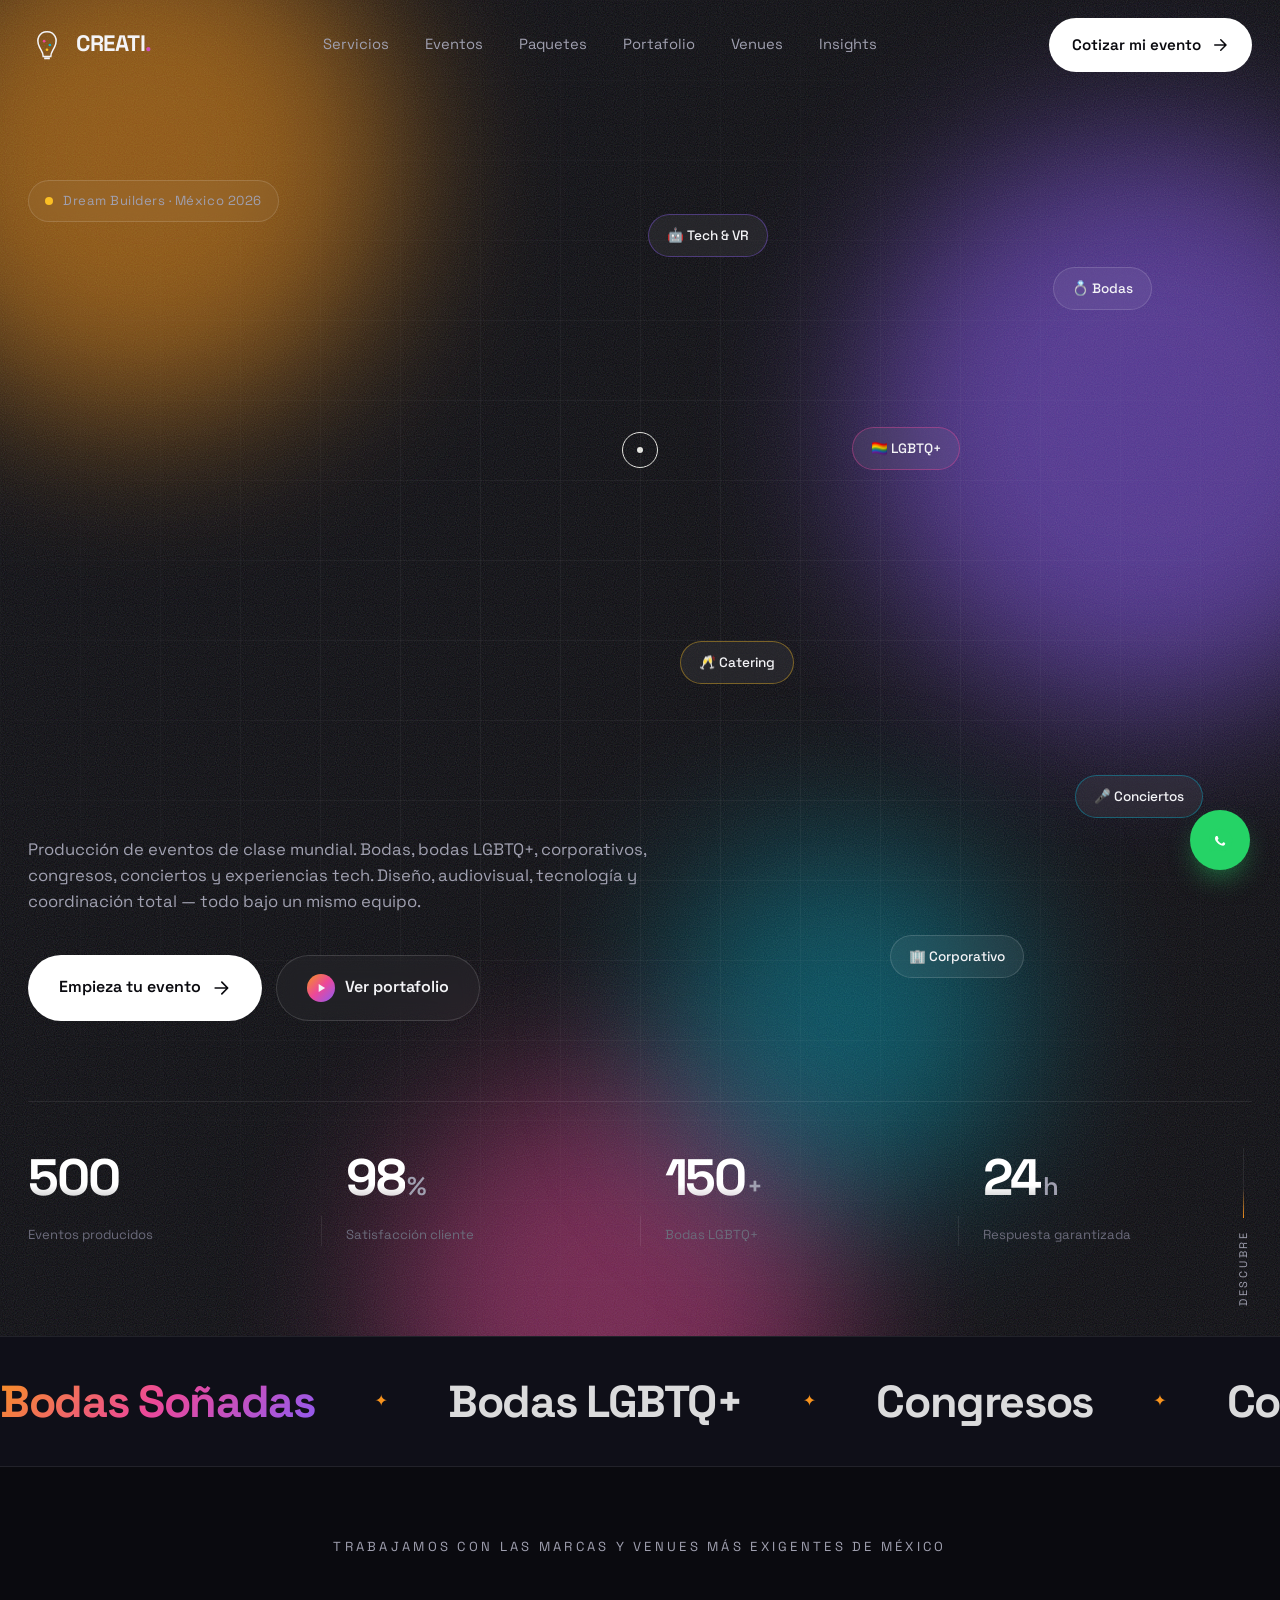
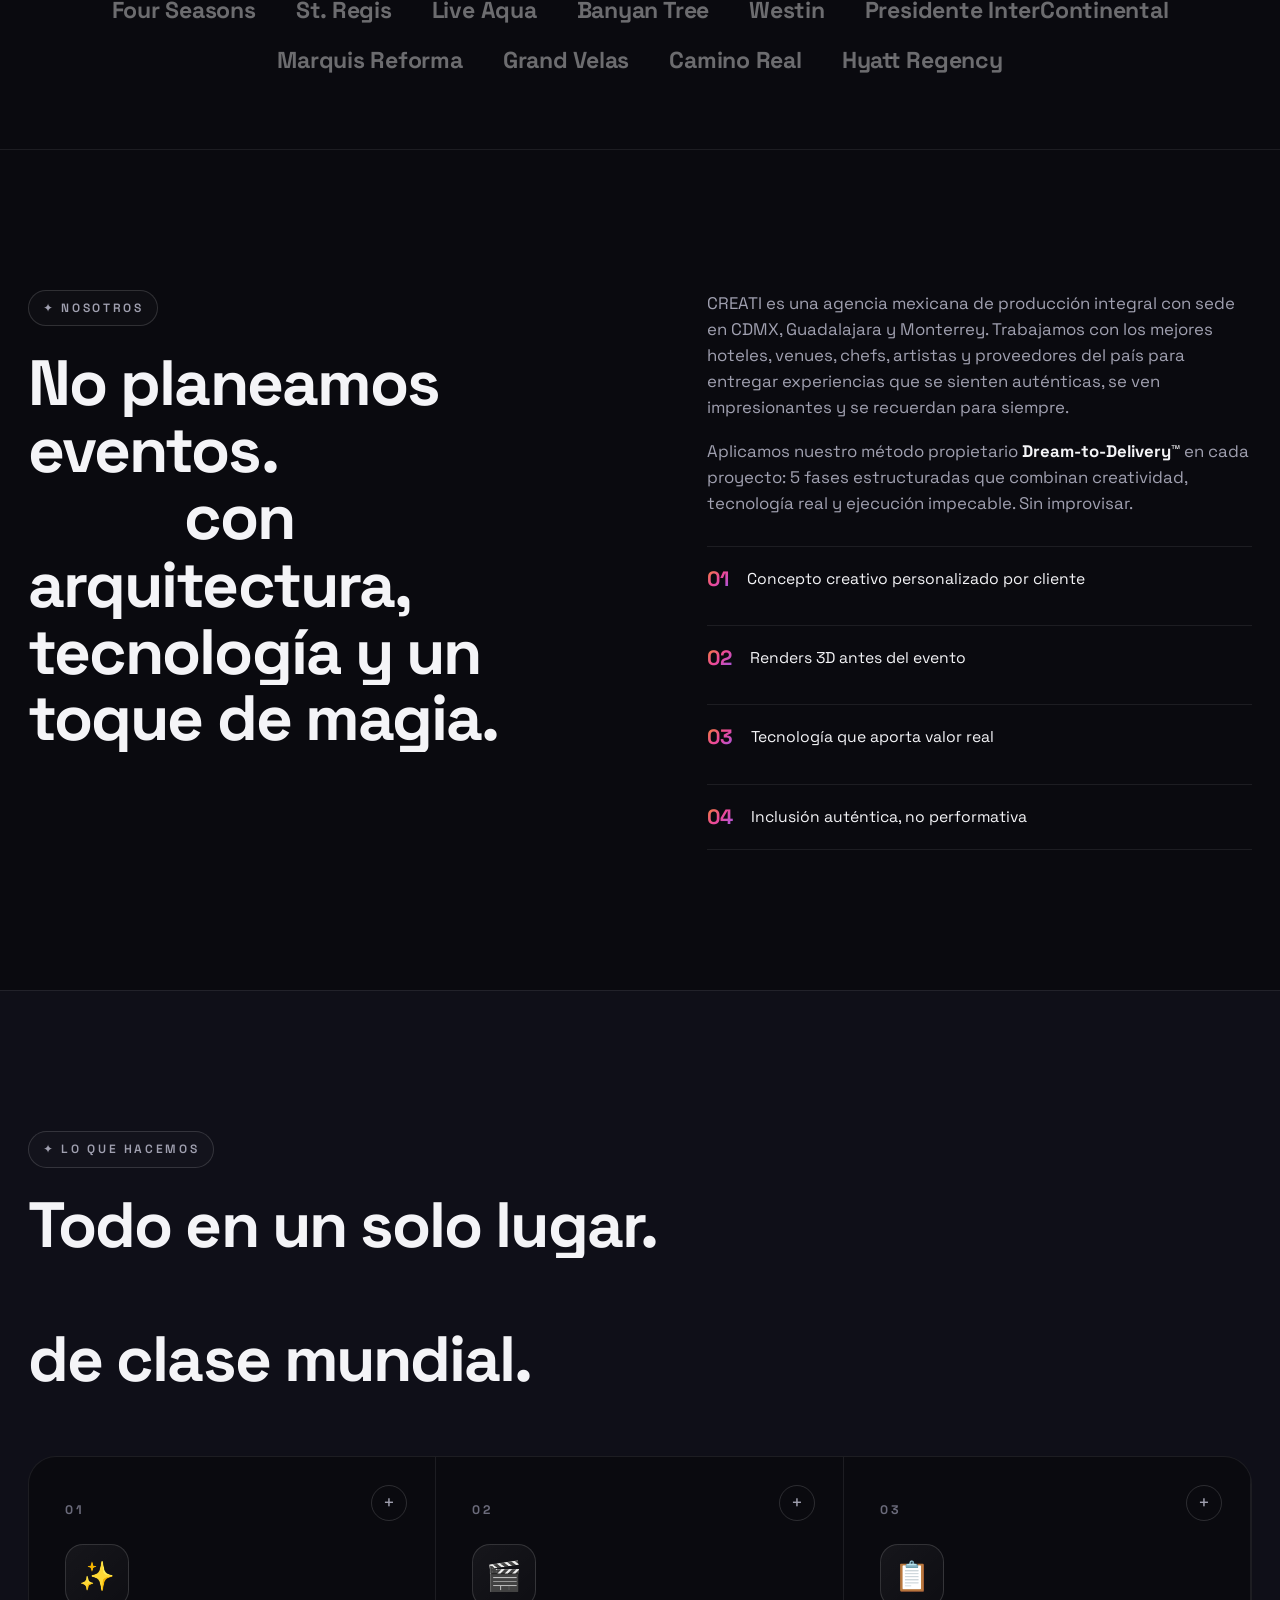
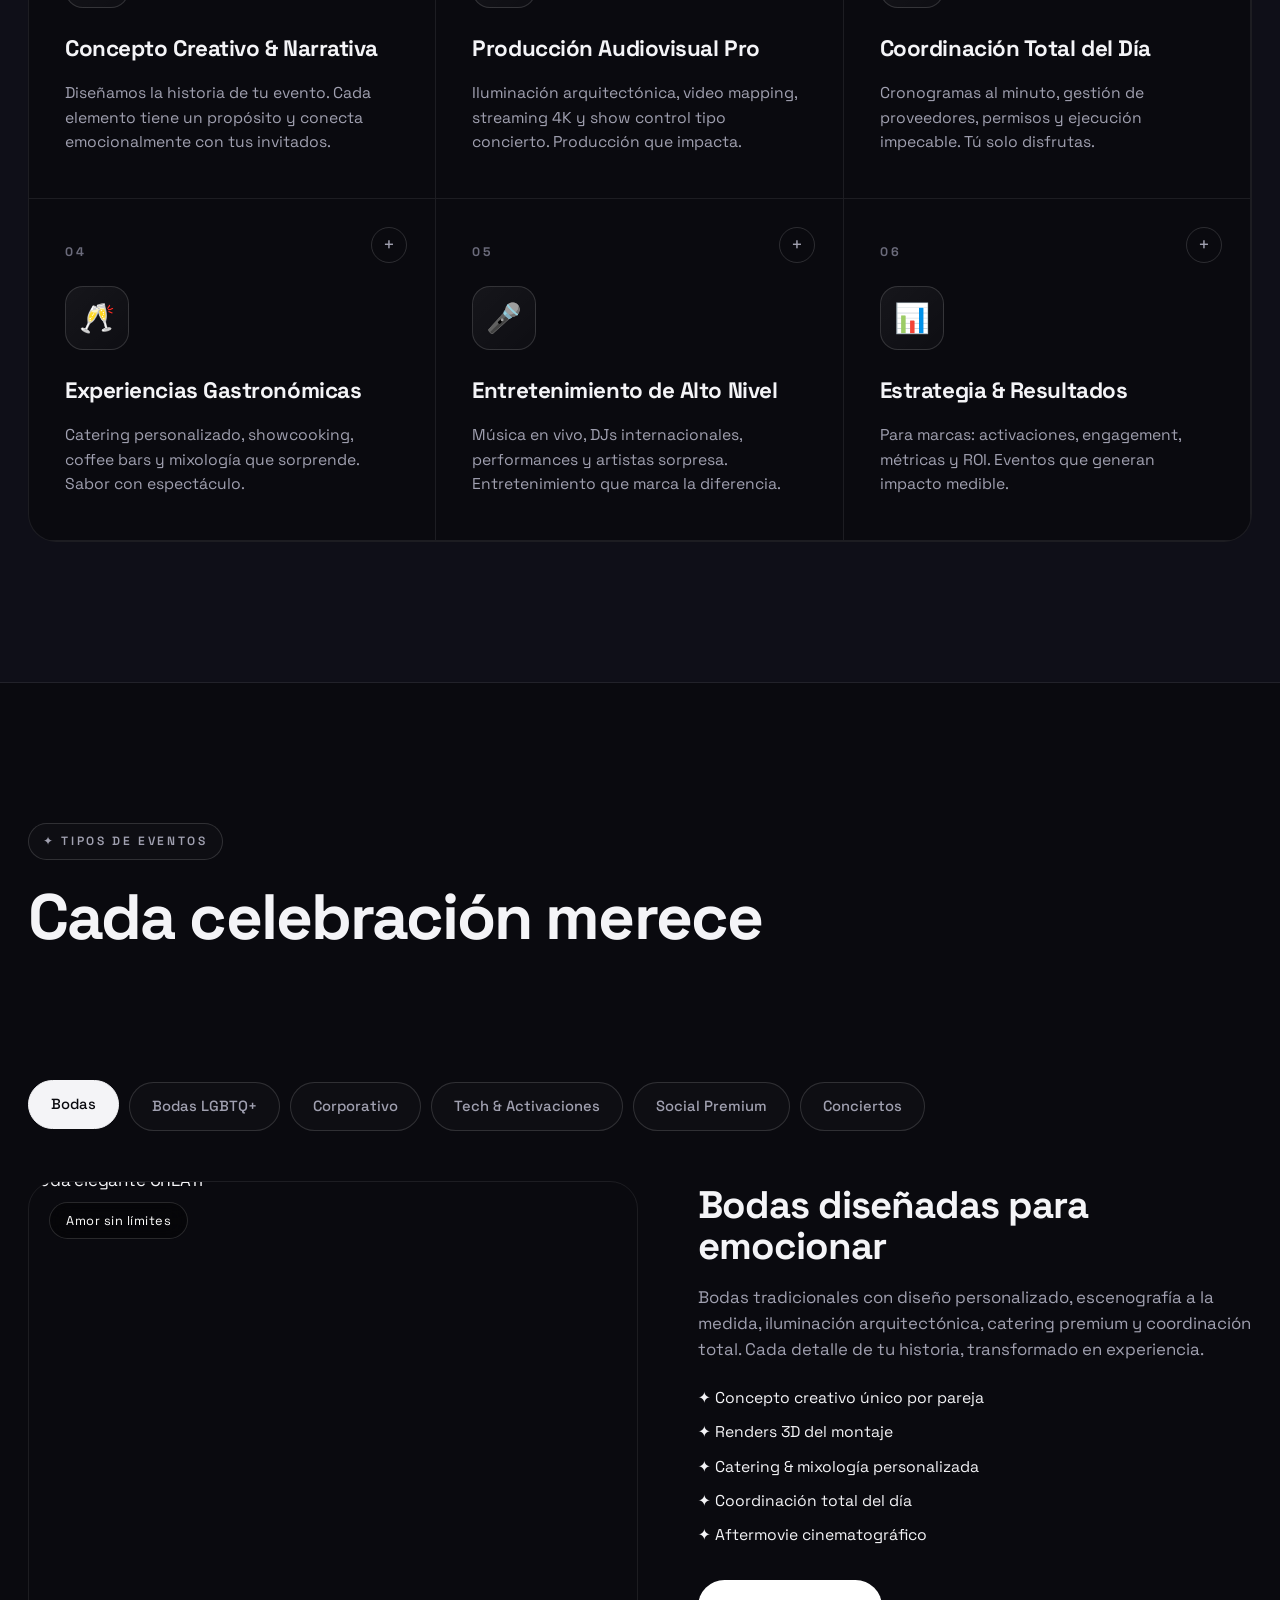
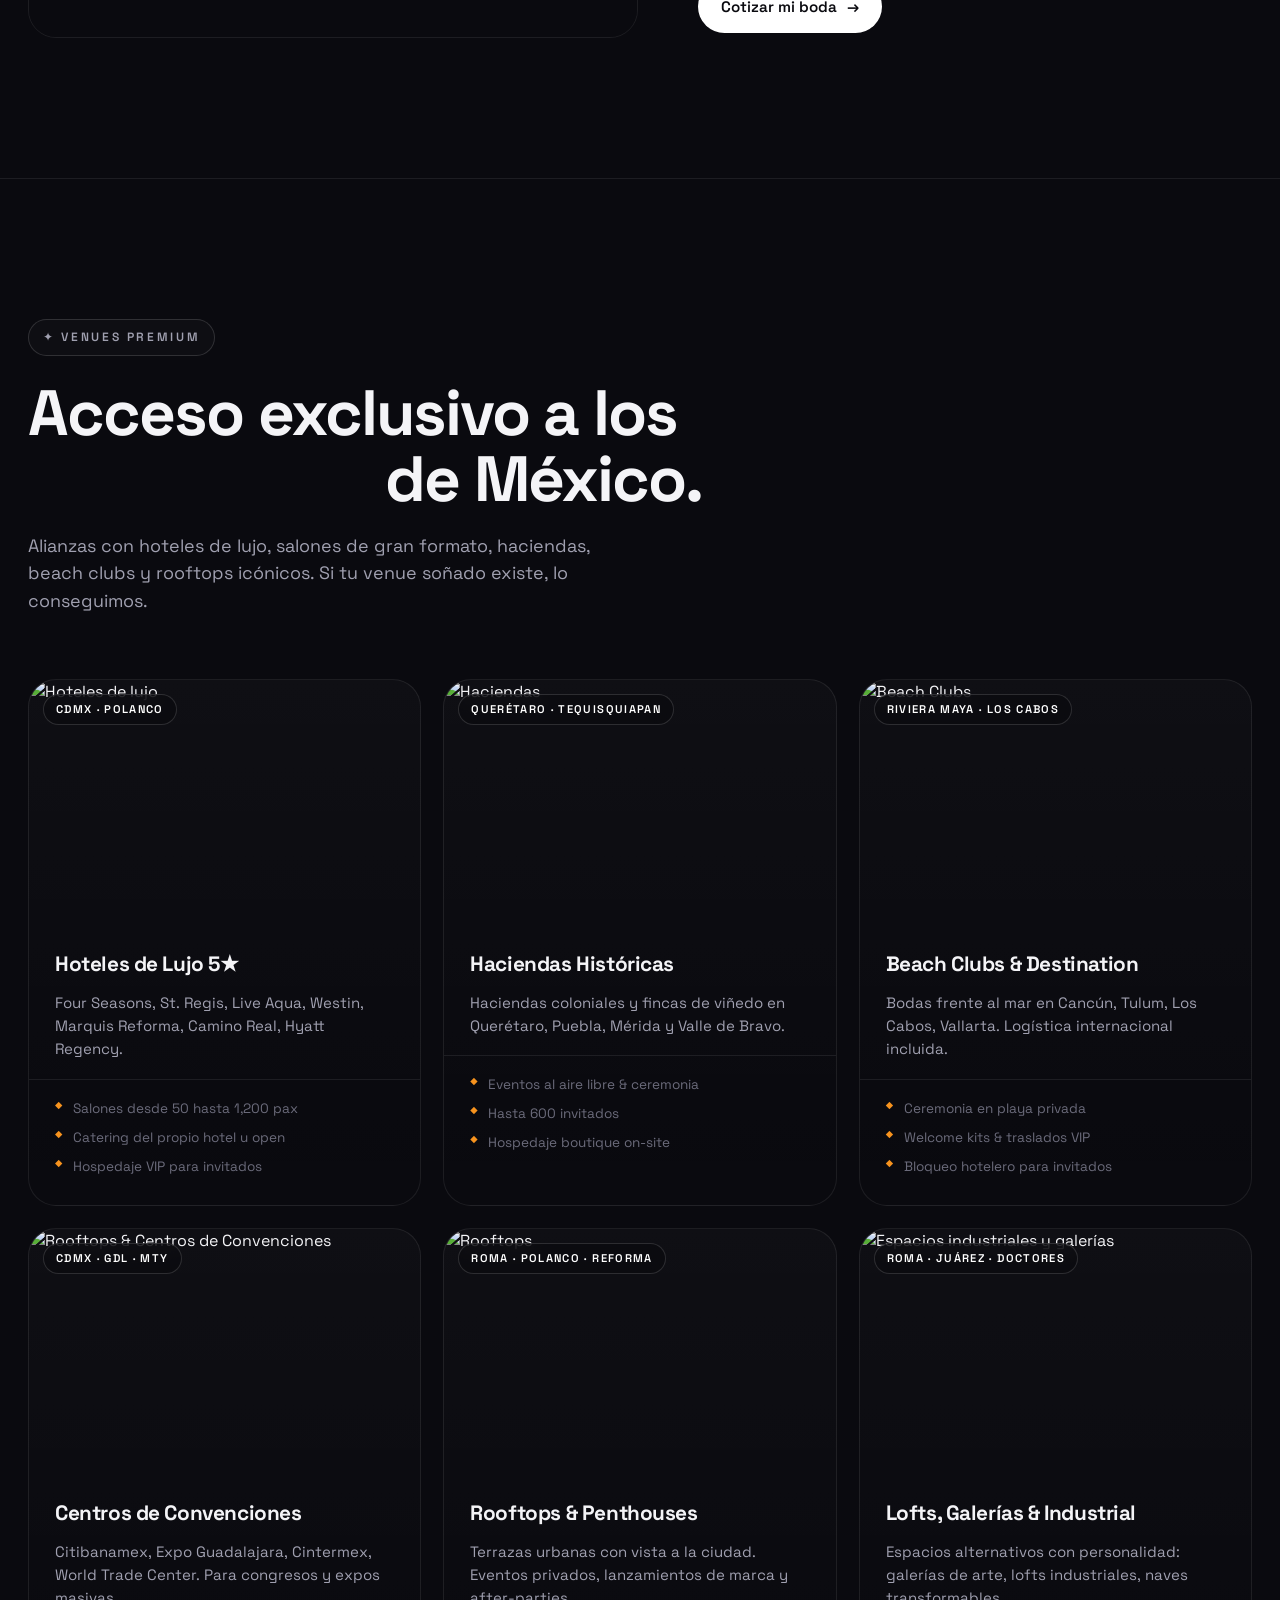
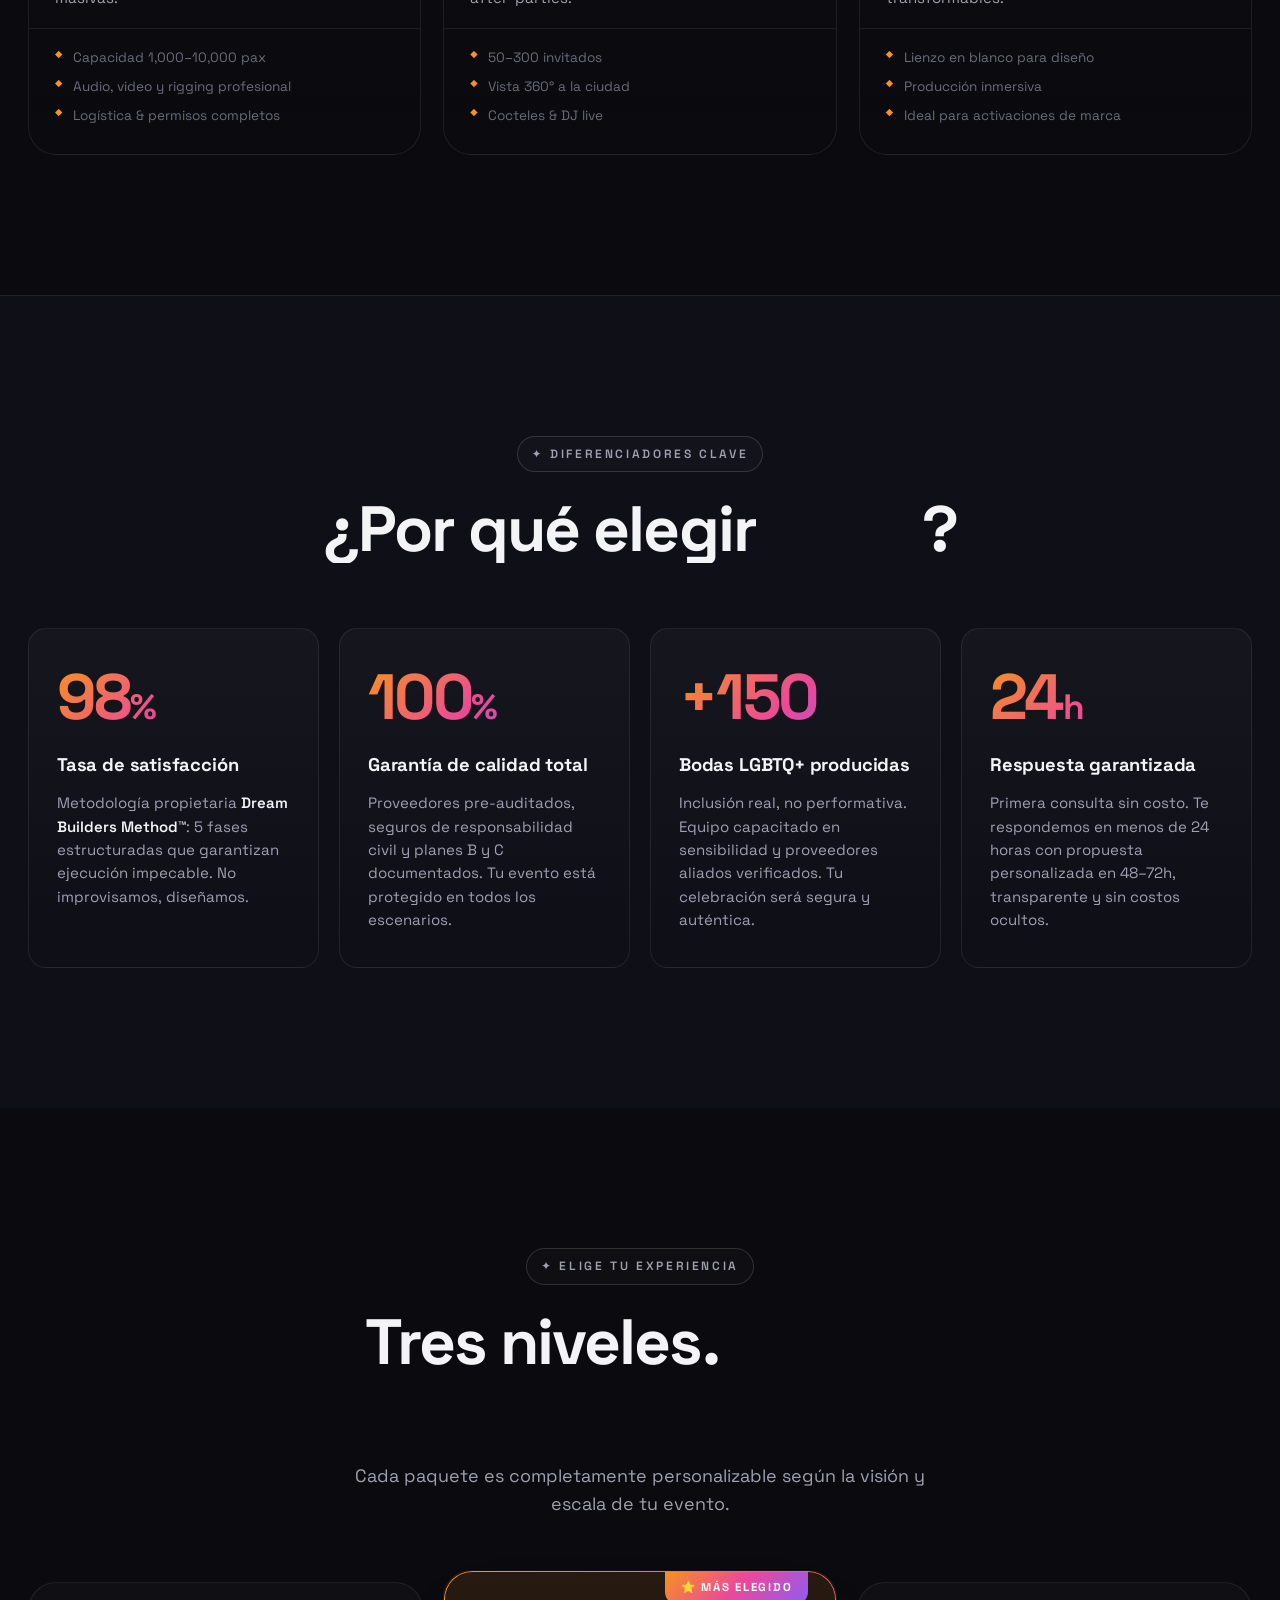
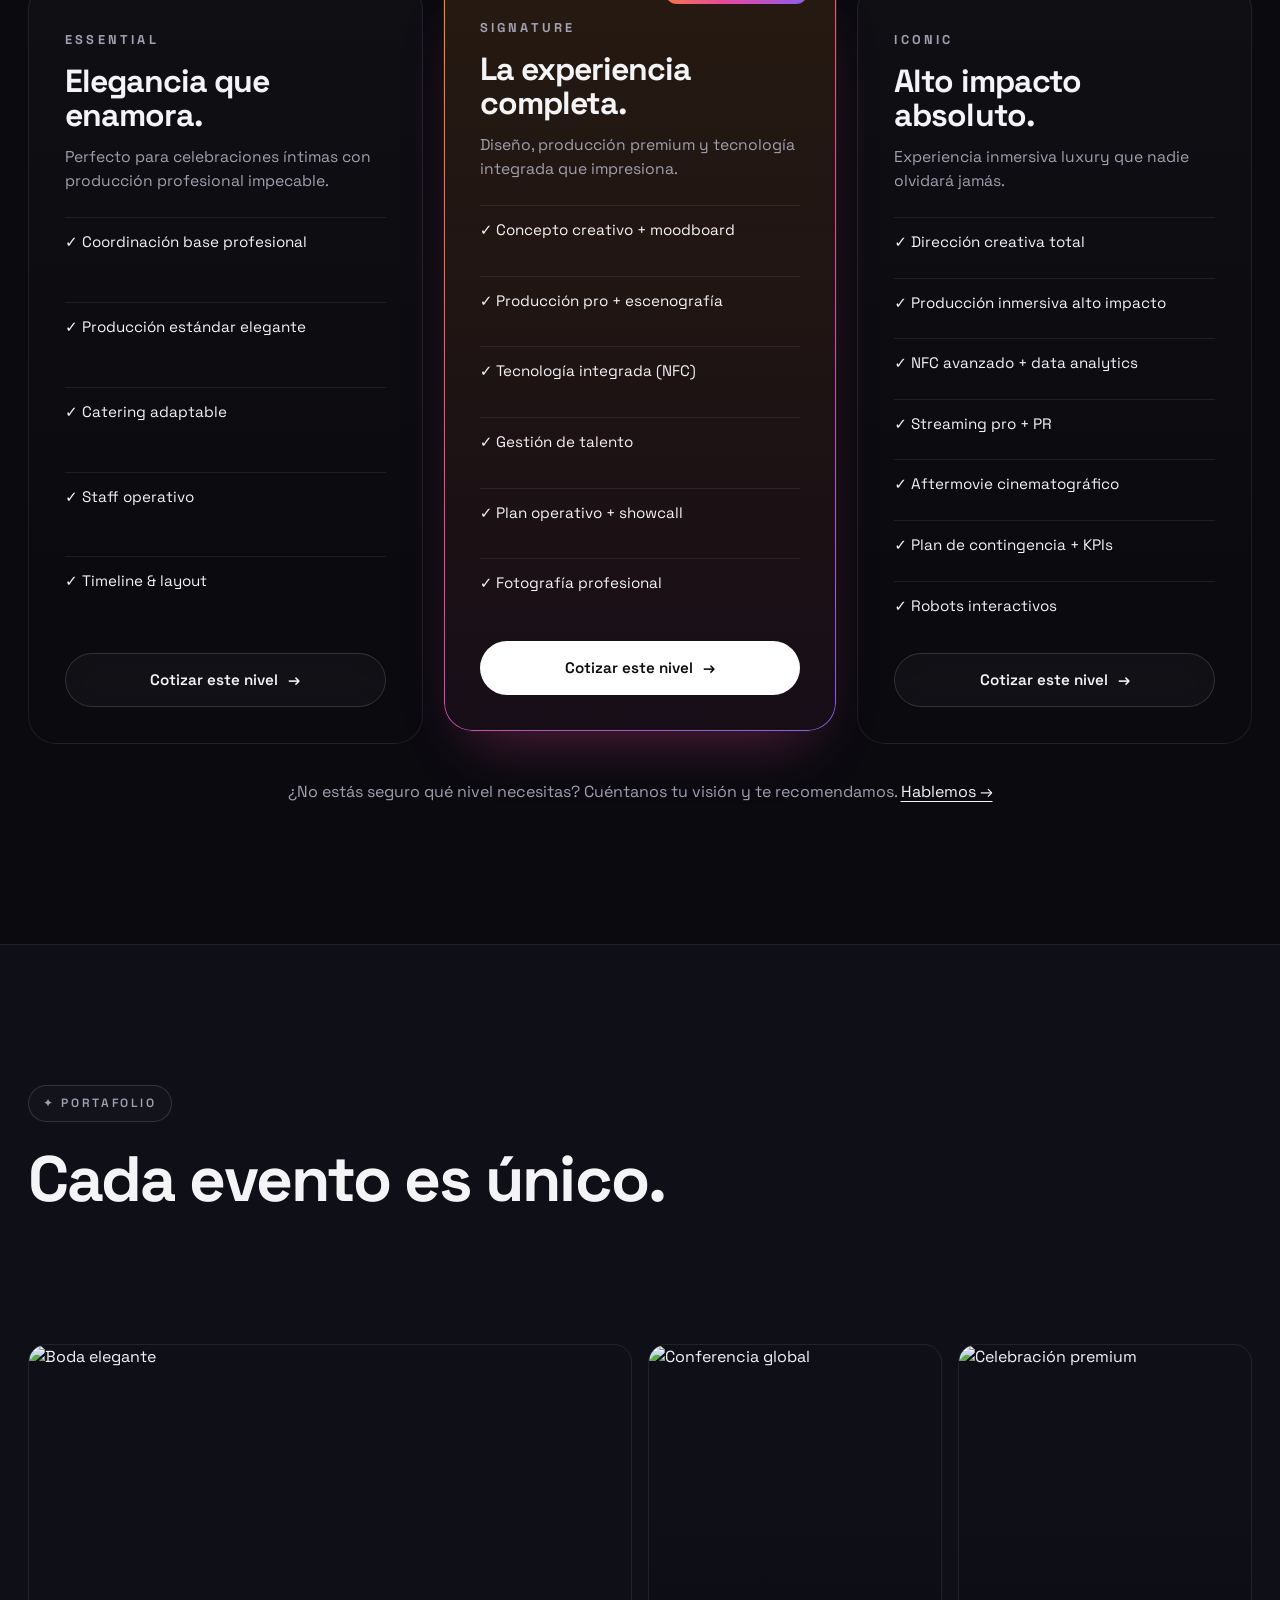
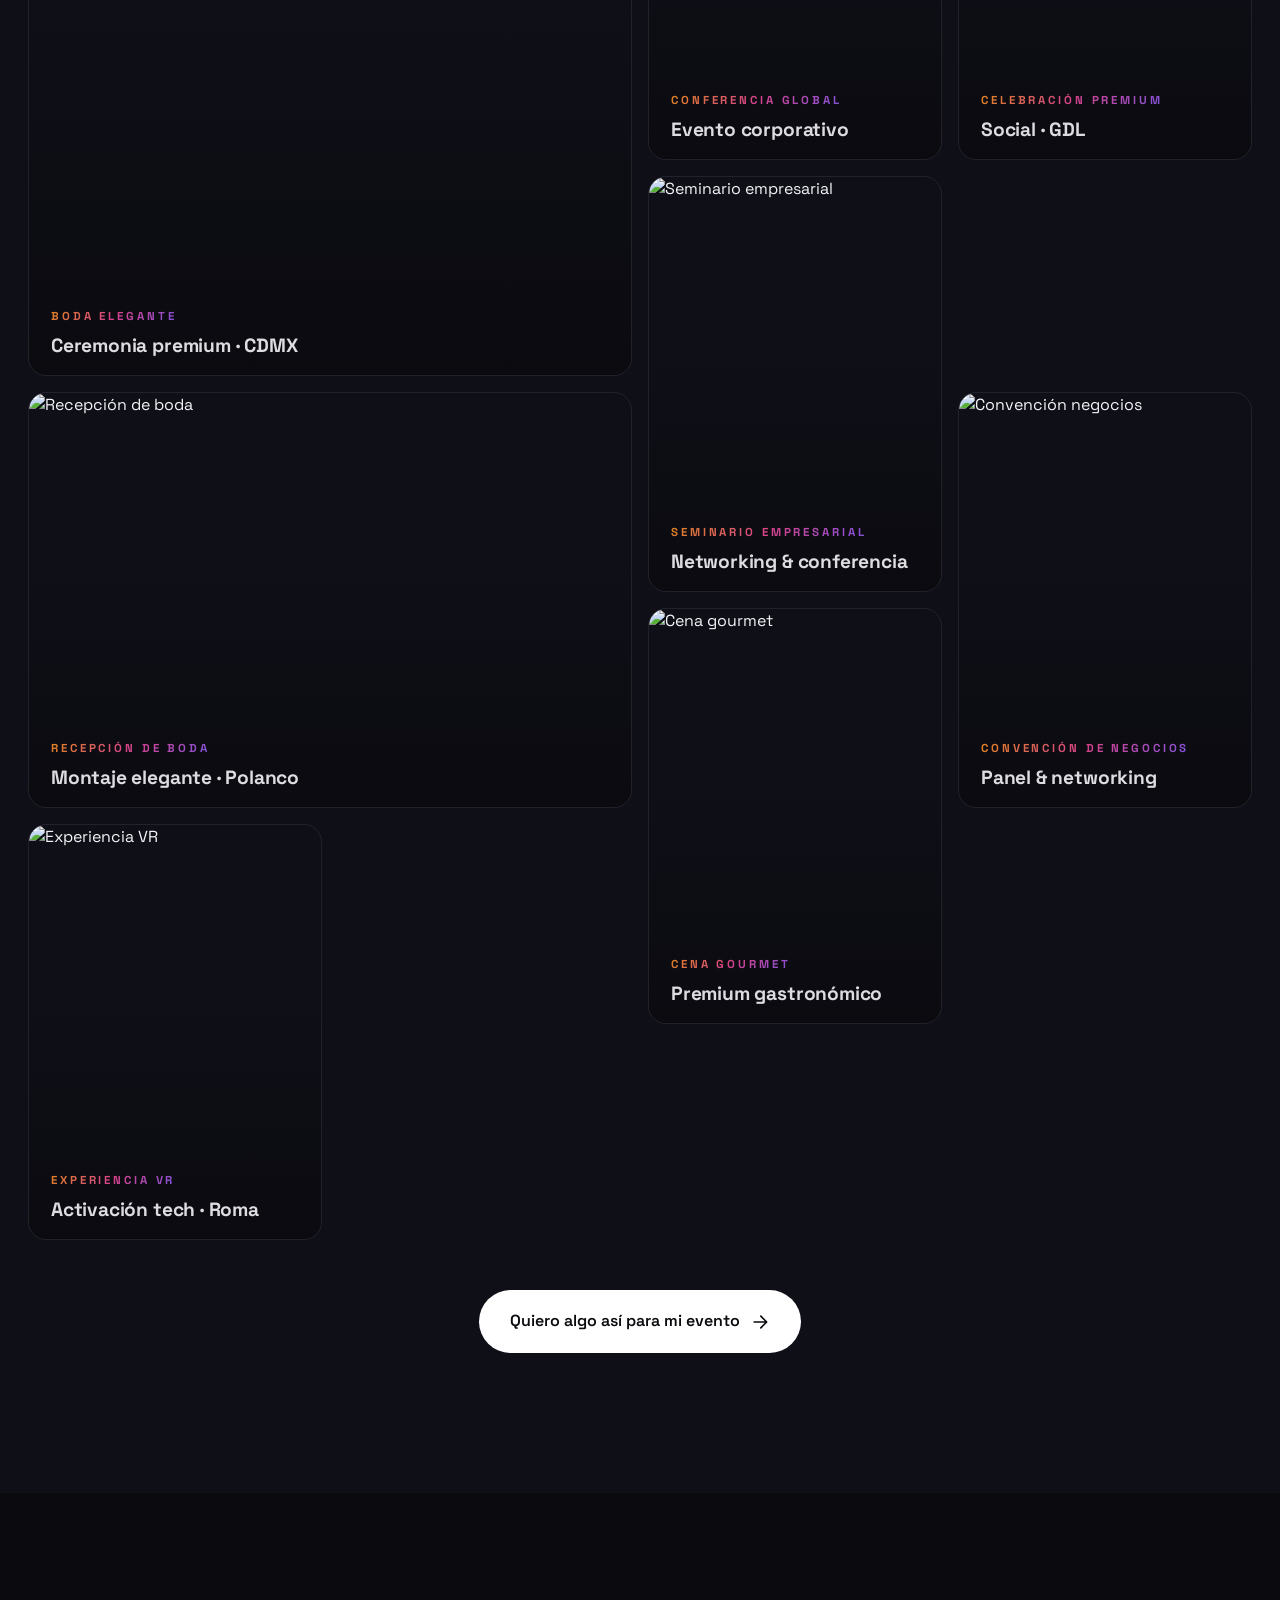
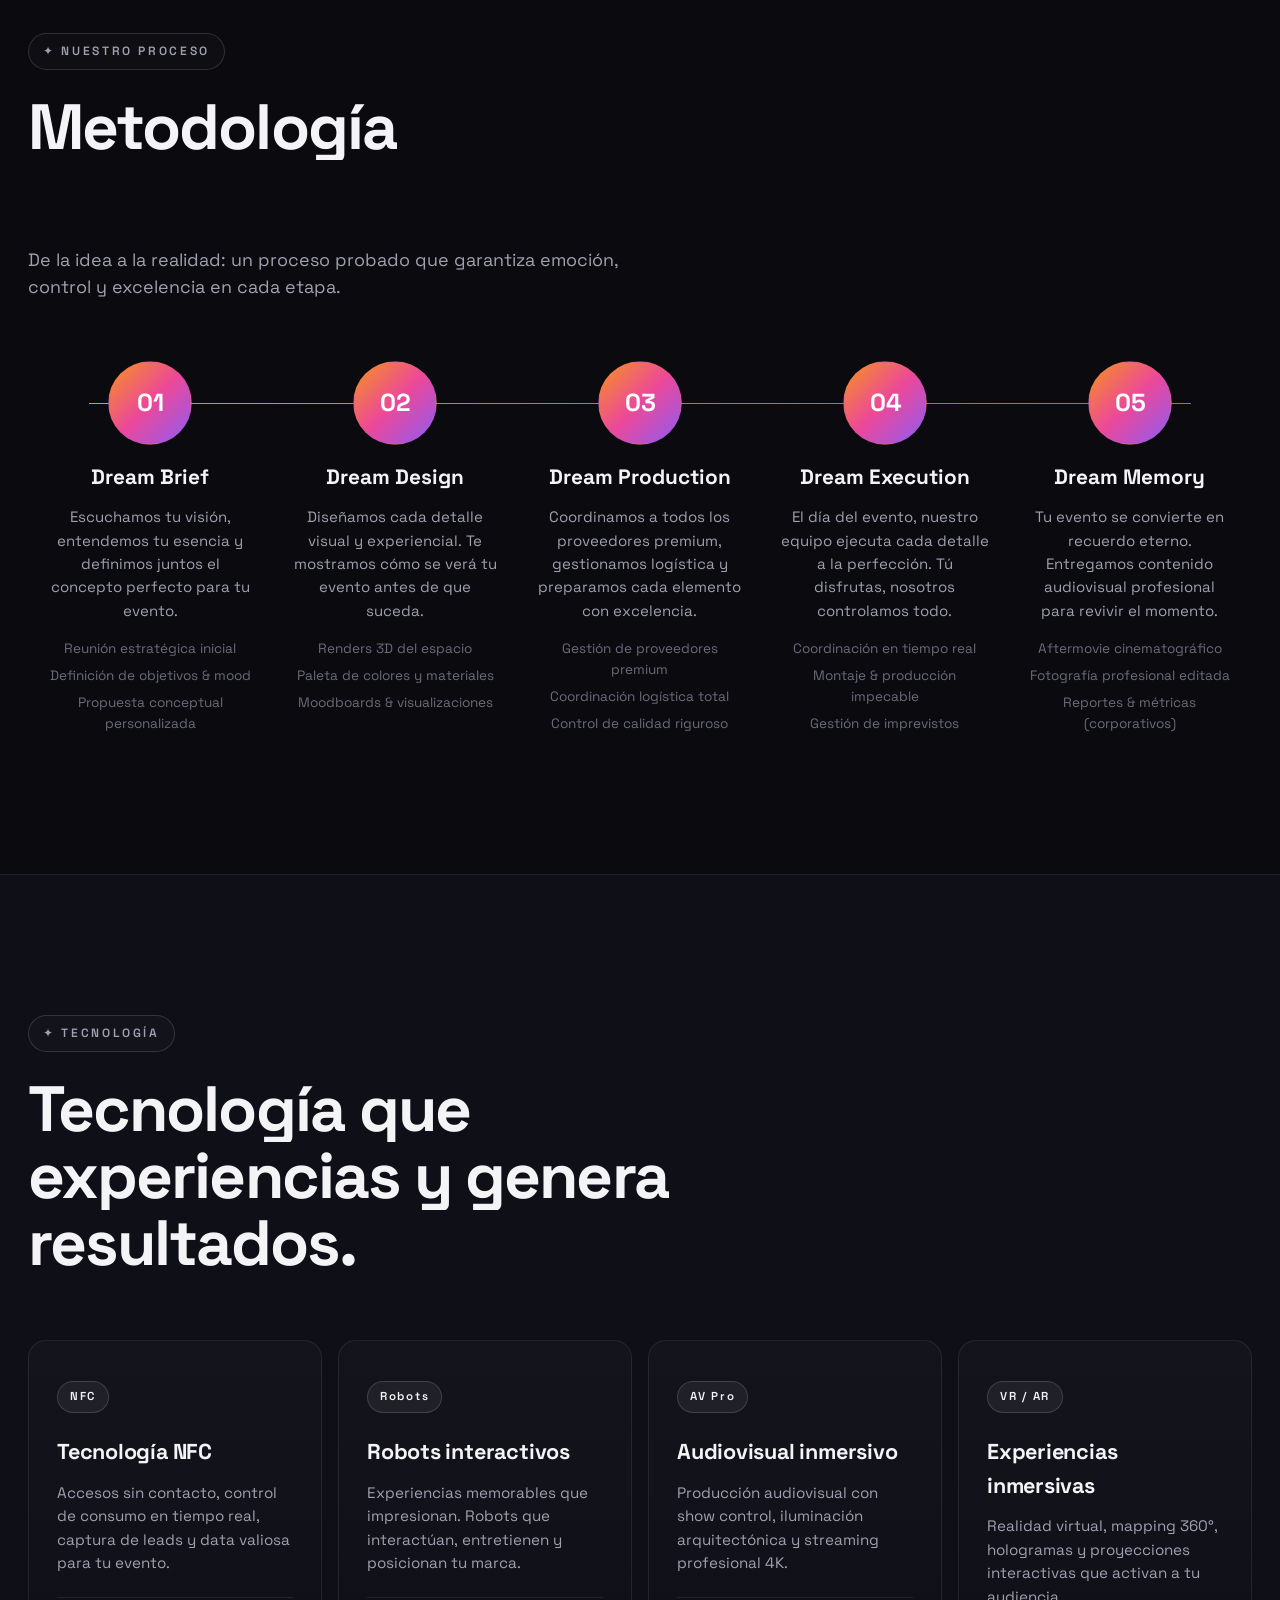
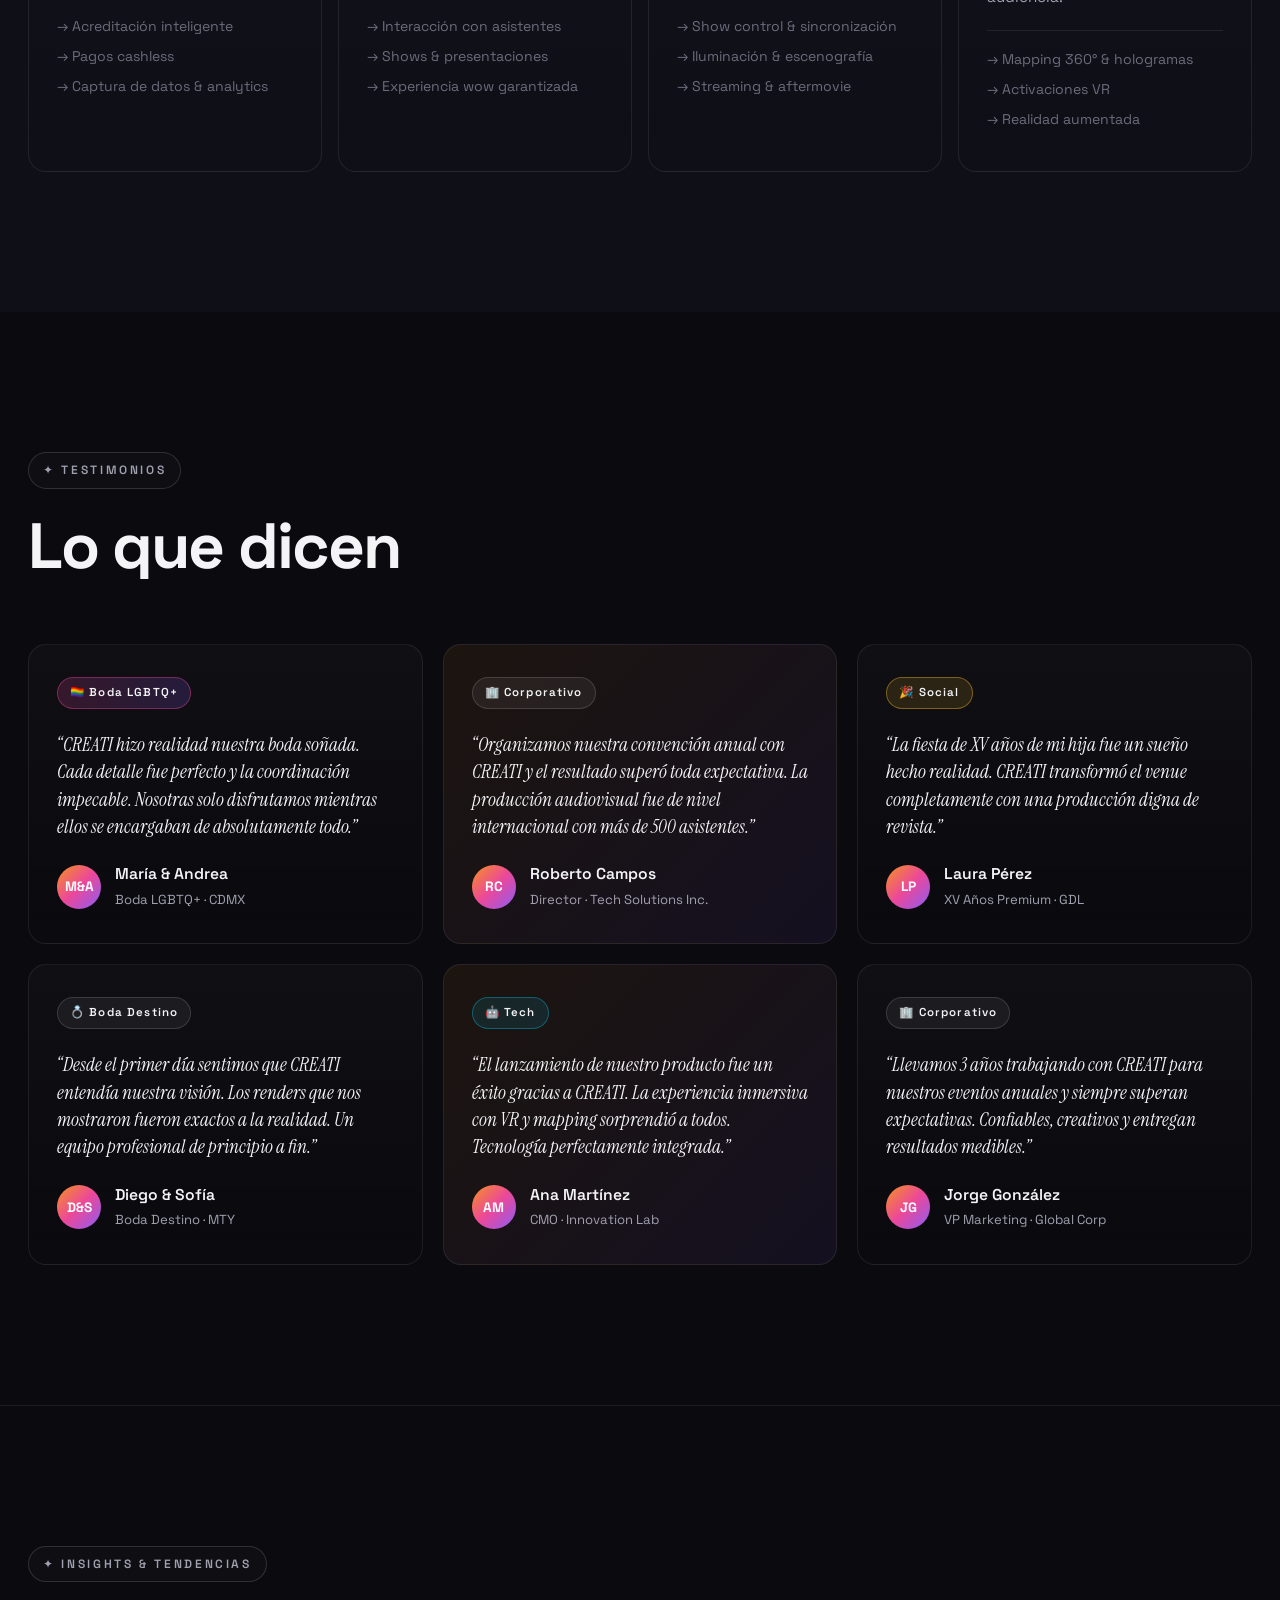
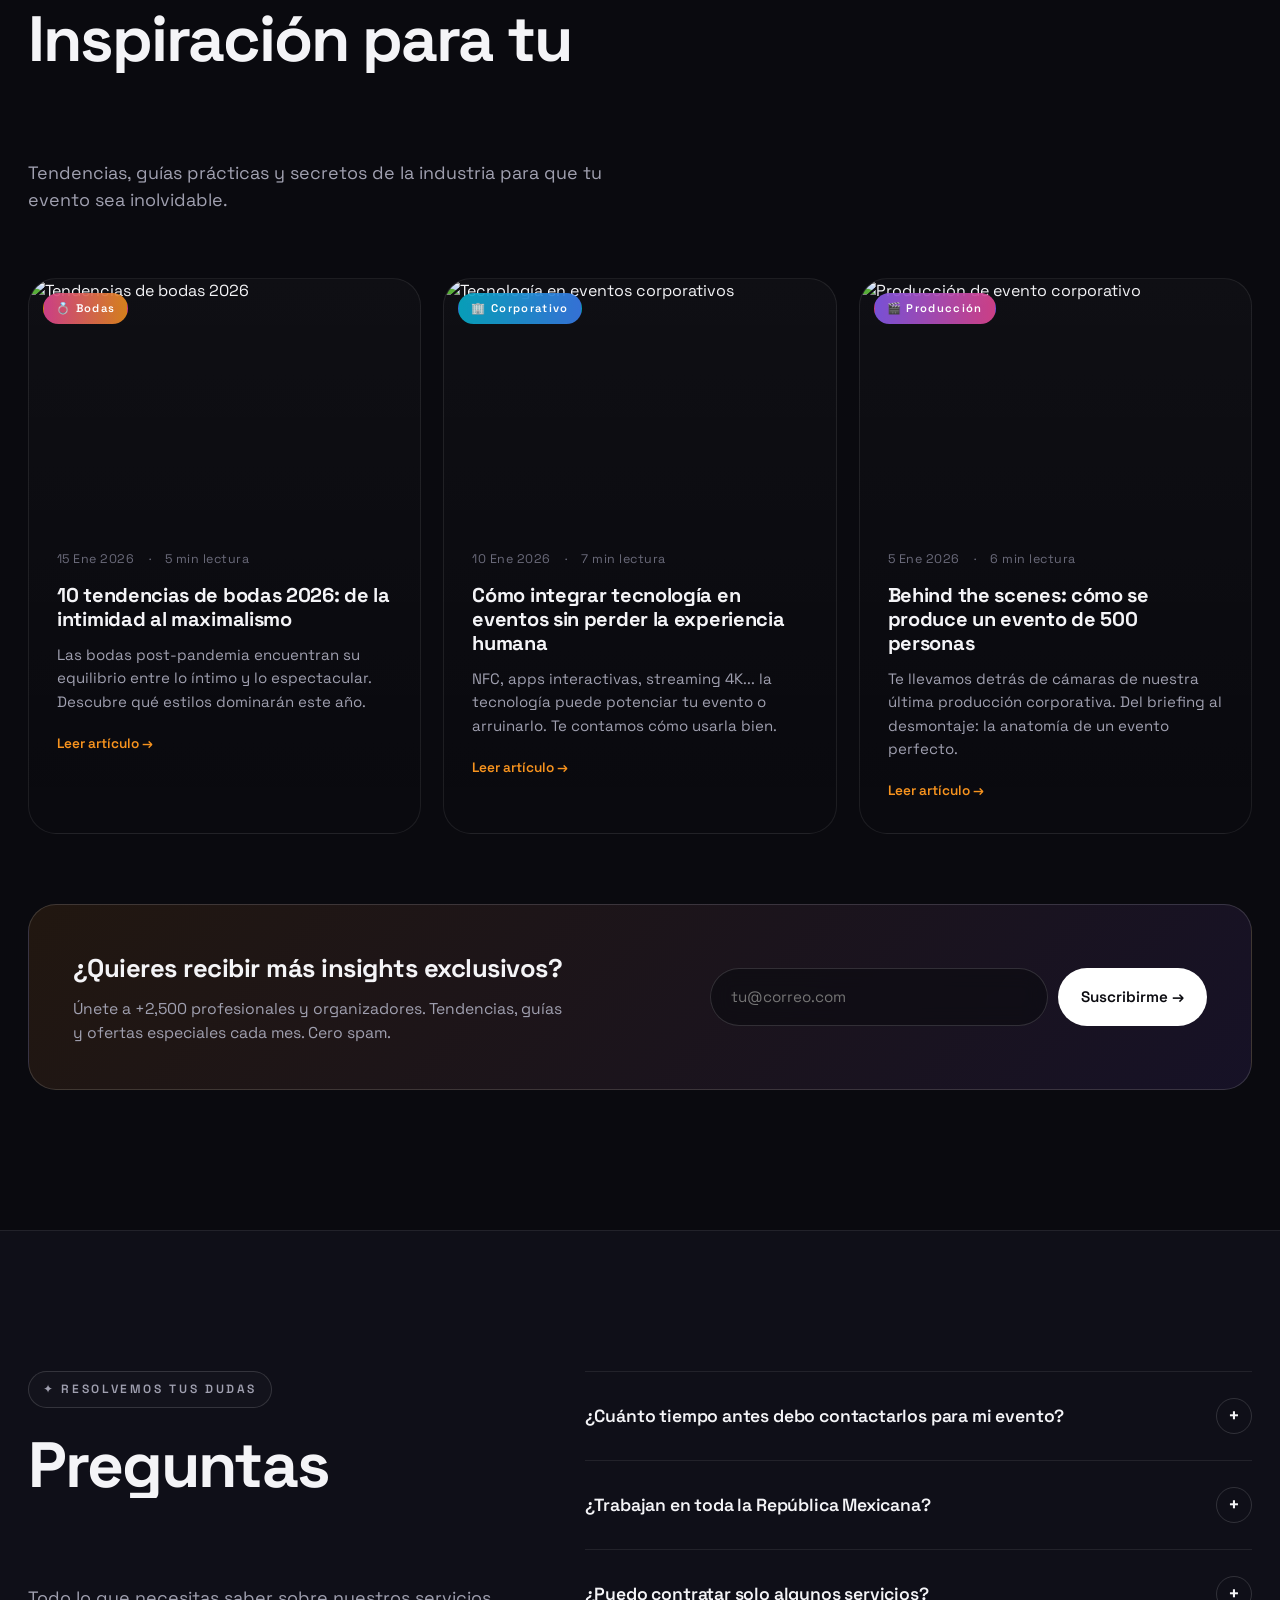
==== index.html @ 7d37e31e "feat: initial CREATI website World-class events agency website featuring: - Hero with parallax orbs," ====
<!DOCTYPE html>
<html lang="es">
<head>
  <meta charset="UTF-8" />
  <meta name="viewport" content="width=device-width, initial-scale=1.0" />
  <title>CREATI · Eventos, Congresos y Convenciones | Dream Builders México</title>
  <meta name="description" content="Producción de eventos de clase mundial en México. Bodas, bodas LGBTQ+, congresos, conciertos, corporativos. Tecnología, audiovisual, montaje y planeación premium." />
  <meta name="theme-color" content="#0A0A0F" />
  <meta name="keywords" content="eventos México, bodas, bodas LGBTQ, congresos, conciertos, producción de eventos, CDMX, Guadalajara, Monterrey, catering premium, audiovisual, video mapping, NFC, agencia de eventos" />
  <meta name="author" content="CREATI · Dream Builders" />
  <link rel="icon" type="image/svg+xml" href="/favicon.svg" />
  <link rel="apple-touch-icon" href="/favicon.svg" />
  <link rel="canonical" href="https://creati.mx/" />

  <!-- Open Graph -->
  <meta property="og:type" content="website" />
  <meta property="og:title" content="CREATI · Producción de Eventos de Clase Mundial en México" />
  <meta property="og:description" content="Bodas, bodas LGBTQ+, congresos, conciertos y experiencias tech. Diseño, audiovisual, tecnología y coordinación total. Dream Builders México." />
  <meta property="og:url" content="https://creati.mx/" />
  <meta property="og:image" content="https://creati.mx/og-image.jpg" />
  <meta property="og:locale" content="es_MX" />
  <meta property="og:site_name" content="CREATI" />

  <!-- Twitter -->
  <meta name="twitter:card" content="summary_large_image" />
  <meta name="twitter:title" content="CREATI · Producción de Eventos de Clase Mundial" />
  <meta name="twitter:description" content="Bodas, bodas LGBTQ+, congresos, conciertos y experiencias tech en México." />
  <meta name="twitter:image" content="https://creati.mx/og-image.jpg" />

  <!-- JSON-LD Schema -->
  <script type="application/ld+json">
  {
    "@context": "https://schema.org",
    "@type": "EventVenue",
    "name": "CREATI",
    "alternateName": "CREATI Dream Builders",
    "description": "Agencia mexicana de producción integral de eventos: bodas, bodas LGBTQ+, congresos, conciertos, corporativo y experiencias tech.",
    "url": "https://creati.mx",
    "telephone": "+52-55-1234-5678",
    "email": "hola@creati.mx",
    "address": [
      {"@type":"PostalAddress","addressLocality":"CDMX","addressCountry":"MX"},
      {"@type":"PostalAddress","addressLocality":"Guadalajara","addressCountry":"MX"},
      {"@type":"PostalAddress","addressLocality":"Monterrey","addressCountry":"MX"}
    ],
    "sameAs": ["https://instagram.com/creati.mx","https://tiktok.com/@creati.mx"],
    "aggregateRating": {"@type":"AggregateRating","ratingValue":"4.9","reviewCount":"500"}
  }
  </script>

  <link rel="preconnect" href="https://fonts.googleapis.com" />
  <link rel="preconnect" href="https://fonts.gstatic.com" crossorigin />
  <link href="https://fonts.googleapis.com/css2?family=Cabinet+Grotesk:wght@400;500;700;800;900&family=Instrument+Serif:ital@0;1&family=Space+Grotesk:wght@300;400;500;600;700&display=swap" rel="stylesheet" />
  <link rel="stylesheet" href="styles.css" />
  <script src="https://cdnjs.cloudflare.com/ajax/libs/gsap/3.12.5/gsap.min.js"></script>
  <script src="https://cdnjs.cloudflare.com/ajax/libs/gsap/3.12.5/ScrollTrigger.min.js"></script>
  <script src="https://cdnjs.cloudflare.com/ajax/libs/gsap/3.12.5/SplitText.min.js"></script>
  <script src="https://cdn.jsdelivr.net/npm/lenis@1.1.13/dist/lenis.min.js"></script>
</head>
<body>

  <!-- ╔══════════════════════════════════════ LOADER ══════════════════════════════════════╗ -->
  <div class="loader" id="loader">
    <div class="loader__inner">
      <div class="loader__bulb">
        <svg viewBox="0 0 100 140" xmlns="http://www.w3.org/2000/svg">
          <g class="bulb-rays">
            <line x1="50" y1="5" x2="50" y2="18" stroke="#F7931E" stroke-width="3" stroke-linecap="round"/>
            <line x1="20" y1="20" x2="28" y2="30" stroke="#EC4899" stroke-width="3" stroke-linecap="round"/>
            <line x1="80" y1="20" x2="72" y2="30" stroke="#06B6D4" stroke-width="3" stroke-linecap="round"/>
            <line x1="10" y1="50" x2="22" y2="50" stroke="#8B5CF6" stroke-width="3" stroke-linecap="round"/>
            <line x1="90" y1="50" x2="78" y2="50" stroke="#FBBF24" stroke-width="3" stroke-linecap="round"/>
          </g>
          <path d="M50 30 C 30 30, 22 50, 30 70 C 35 80, 40 85, 40 95 L60 95 C60 85, 65 80, 70 70 C 78 50, 70 30, 50 30 Z" fill="rgba(255,255,255,0.06)" stroke="#fff" stroke-width="1.5"/>
          <rect x="42" y="100" width="16" height="6" fill="#0A0A0F" stroke="#fff" stroke-width="1.5"/>
          <rect x="44" y="108" width="12" height="6" fill="#0A0A0F" stroke="#fff" stroke-width="1.5"/>
          <circle cx="42" cy="55" r="2" fill="#EC4899"/>
          <circle cx="58" cy="65" r="2" fill="#06B6D4"/>
          <circle cx="50" cy="78" r="2" fill="#FBBF24"/>
          <circle cx="38" cy="70" r="2" fill="#8B5CF6"/>
        </svg>
      </div>
      <div class="loader__bar"><span></span></div>
      <p class="loader__text">Encendiendo la magia<span class="dots"><i>.</i><i>.</i><i>.</i></span></p>
    </div>
  </div>

  <!-- ╔══════════════════════════════════════ CURSOR ══════════════════════════════════════╗ -->
  <div class="cursor" id="cursor"></div>
  <div class="cursor-dot" id="cursorDot"></div>

  <!-- ╔══════════════════════════════════════ NAV ══════════════════════════════════════╗ -->
  <header class="nav" id="nav">
    <div class="nav__inner">
      <a href="#top" class="nav__logo">
        <span class="logo-mark">
          <svg viewBox="0 0 40 40" xmlns="http://www.w3.org/2000/svg">
            <path d="M20 6 C 12 6, 8 14, 12 22 C 14 26, 16 28, 16 32 L24 32 C 24 28, 26 26, 28 22 C 32 14, 28 6, 20 6 Z" fill="none" stroke="currentColor" stroke-width="1.6"/>
            <rect x="17" y="33" width="6" height="2" fill="currentColor"/>
            <circle cx="17" cy="16" r="1.4" fill="#EC4899"/>
            <circle cx="23" cy="20" r="1.4" fill="#06B6D4"/>
            <circle cx="20" cy="25" r="1.4" fill="#FBBF24"/>
          </svg>
        </span>
        <span class="logo-text">CREATI<i>.</i></span>
      </a>

      <nav class="nav__links">
        <a href="#servicios" data-link>Servicios</a>
        <a href="#eventos" data-link>Eventos</a>
        <a href="#paquetes" data-link>Paquetes</a>
        <a href="#portafolio" data-link>Portafolio</a>
        <a href="#venues" data-link>Venues</a>
        <a href="#insights" data-link>Insights</a>
      </nav>

      <a href="#contacto" class="btn btn--primary nav__cta" data-magnetic>
        <span>Cotizar mi evento</span>
        <svg viewBox="0 0 24 24" width="18" height="18"><path d="M5 12h14M13 5l7 7-7 7" fill="none" stroke="currentColor" stroke-width="2" stroke-linecap="round" stroke-linejoin="round"/></svg>
      </a>

      <button class="nav__burger" id="burger" aria-label="Menú">
        <span></span><span></span>
      </button>
    </div>
  </header>

  <!-- Mobile menu -->
  <div class="mobile-menu" id="mobileMenu">
    <nav>
      <a href="#servicios">Servicios</a>
      <a href="#eventos">Eventos</a>
      <a href="#paquetes">Paquetes</a>
      <a href="#portafolio">Portafolio</a>
      <a href="#venues">Venues</a>
      <a href="#proceso">Proceso</a>
      <a href="#insights">Insights</a>
      <a href="#contacto">Contacto</a>
    </nav>
    <a href="#contacto" class="btn btn--primary">Cotizar mi evento →</a>
  </div>

  <main id="top">

    <!-- ╔══════════════════════════════════════ HERO ══════════════════════════════════════╗ -->
    <section class="hero">
      <div class="hero__bg">
        <div class="orb orb--1"></div>
        <div class="orb orb--2"></div>
        <div class="orb orb--3"></div>
        <div class="orb orb--4"></div>
        <div class="grid-overlay"></div>
        <div class="noise"></div>
      </div>

      <div class="hero__inner">
        <div class="hero__badge" data-reveal>
          <span class="pulse"></span>
          <span>Dream Builders · México 2026</span>
        </div>

        <h1 class="hero__title">
          <span class="line"><span>Diseñamos</span></span>
          <span class="line"><span>experiencias <em>extraordinarias</em></span></span>
          <span class="line"><span>que se quedan</span></span>
          <span class="line"><span>en la <span class="grad-text">memoria</span> para siempre.</span></span>
        </h1>

        <p class="hero__sub" data-reveal>
          Producción de eventos de clase mundial. Bodas, bodas LGBTQ+, corporativos, congresos, conciertos y experiencias tech. Diseño, audiovisual, tecnología y coordinación total — todo bajo un mismo equipo.
        </p>

        <div class="hero__ctas" data-reveal>
          <a href="#contacto" class="btn btn--primary btn--lg" data-magnetic>
            <span>Empieza tu evento</span>
            <svg viewBox="0 0 24 24" width="20" height="20"><path d="M5 12h14M13 5l7 7-7 7" fill="none" stroke="currentColor" stroke-width="2" stroke-linecap="round" stroke-linejoin="round"/></svg>
          </a>
          <a href="#portafolio" class="btn btn--ghost btn--lg" data-magnetic>
            <span class="play"><svg viewBox="0 0 24 24" width="14" height="14"><path d="M8 5v14l11-7z" fill="currentColor"/></svg></span>
            Ver portafolio
          </a>
        </div>

        <div class="hero__stats" data-reveal>
          <div><b data-count="500">0</b><span>Eventos producidos</span></div>
          <div class="div"></div>
          <div><b data-count="98">0</b><i>%</i><span>Satisfacción cliente</span></div>
          <div class="div"></div>
          <div><b data-count="150">0</b><i>+</i><span>Bodas LGBTQ+</span></div>
          <div class="div"></div>
          <div><b data-count="24">0</b><i>h</i><span>Respuesta garantizada</span></div>
        </div>

        <div class="hero__scroll">
          <span>Descubre</span>
          <div class="scroll-line"><div></div></div>
        </div>
      </div>

      <!-- Floating chips -->
      <div class="float-chips">
        <div class="chip chip--1">💍 Bodas</div>
        <div class="chip chip--2">🏳️‍🌈 LGBTQ+</div>
        <div class="chip chip--3">🎤 Conciertos</div>
        <div class="chip chip--4">🏢 Corporativo</div>
        <div class="chip chip--5">🤖 Tech & VR</div>
        <div class="chip chip--6">🥂 Catering</div>
      </div>
    </section>

    <!-- ╔══════════════════════════════════════ MARQUEE ══════════════════════════════════════╗ -->
    <section class="marquee">
      <div class="marquee__track">
        <div class="marquee__group">
          <span>Bodas Soñadas</span><i>✦</i>
          <span>Bodas LGBTQ+</span><i>✦</i>
          <span>Congresos</span><i>✦</i>
          <span>Conciertos</span><i>✦</i>
          <span>Activaciones de Marca</span><i>✦</i>
          <span>Tecnología NFC</span><i>✦</i>
          <span>Mapping 360°</span><i>✦</i>
          <span>Catering Premium</span><i>✦</i>
          <span>Iluminación Arquitectónica</span><i>✦</i>
        </div>
        <div class="marquee__group" aria-hidden="true">
          <span>Bodas Soñadas</span><i>✦</i>
          <span>Bodas LGBTQ+</span><i>✦</i>
          <span>Congresos</span><i>✦</i>
          <span>Conciertos</span><i>✦</i>
          <span>Activaciones de Marca</span><i>✦</i>
          <span>Tecnología NFC</span><i>✦</i>
          <span>Mapping 360°</span><i>✦</i>
          <span>Catering Premium</span><i>✦</i>
          <span>Iluminación Arquitectónica</span><i>✦</i>
        </div>
      </div>
    </section>

    <!-- ╔══════════════════════════════════════ TRUSTED BY ══════════════════════════════════════╗ -->
    <section class="trust">
      <div class="container">
        <p class="trust__title" data-reveal>Trabajamos con las marcas y venues más exigentes de México</p>
        <div class="trust__logos">
          <span>Four Seasons</span>
          <span>St. Regis</span>
          <span>Live Aqua</span>
          <span>Banyan Tree</span>
          <span>Westin</span>
          <span>Presidente InterContinental</span>
          <span>Marquis Reforma</span>
          <span>Grand Velas</span>
          <span>Camino Real</span>
          <span>Hyatt Regency</span>
        </div>
      </div>
    </section>

    <!-- ╔══════════════════════════════════════ INTRO / NOSOTROS ══════════════════════════════════════╗ -->
    <section class="intro" id="nosotros">
      <div class="container">
        <div class="intro__grid">
          <div>
            <span class="eyebrow" data-reveal>✦ Nosotros</span>
            <h2 class="h2" data-reveal-words>
              No planeamos eventos.
              <em>Construimos sueños</em> con arquitectura,
              tecnología y un toque de magia.
            </h2>
          </div>
          <div class="intro__copy">
            <p data-reveal>
              CREATI es una agencia mexicana de producción integral con sede en CDMX, Guadalajara y Monterrey. Trabajamos con los mejores hoteles, venues, chefs, artistas y proveedores del país para entregar experiencias que se sienten auténticas, se ven impresionantes y se recuerdan para siempre.
            </p>
            <p data-reveal>
              Aplicamos nuestro método propietario <b>Dream-to-Delivery™</b> en cada proyecto: 5 fases estructuradas que combinan creatividad, tecnología real y ejecución impecable. Sin improvisar.
            </p>
            <ul class="intro__list" data-reveal>
              <li><span>01</span> Concepto creativo personalizado por cliente</li>
              <li><span>02</span> Renders 3D antes del evento</li>
              <li><span>03</span> Tecnología que aporta valor real</li>
              <li><span>04</span> Inclusión auténtica, no performativa</li>
            </ul>
          </div>
        </div>
      </div>
    </section>

    <!-- ╔══════════════════════════════════════ SERVICIOS ══════════════════════════════════════╗ -->
    <section class="services" id="servicios">
      <div class="container">
        <header class="section-head">
          <span class="eyebrow" data-reveal>✦ Lo que hacemos</span>
          <h2 class="h2" data-reveal-words>
            Todo en un solo lugar.
            <em>Concepto, producción y ejecución</em> de clase mundial.
          </h2>
        </header>

        <div class="services__grid">
          <article class="service-card" data-tilt>
            <div class="service-card__num">01</div>
            <div class="service-card__icon"><span>✨</span></div>
            <h3>Concepto Creativo & Narrativa</h3>
            <p>Diseñamos la historia de tu evento. Cada elemento tiene un propósito y conecta emocionalmente con tus invitados.</p>
            <span class="service-card__plus">+</span>
          </article>

          <article class="service-card" data-tilt>
            <div class="service-card__num">02</div>
            <div class="service-card__icon"><span>🎬</span></div>
            <h3>Producción Audiovisual Pro</h3>
            <p>Iluminación arquitectónica, video mapping, streaming 4K y show control tipo concierto. Producción que impacta.</p>
            <span class="service-card__plus">+</span>
          </article>

          <article class="service-card" data-tilt>
            <div class="service-card__num">03</div>
            <div class="service-card__icon"><span>📋</span></div>
            <h3>Coordinación Total del Día</h3>
            <p>Cronogramas al minuto, gestión de proveedores, permisos y ejecución impecable. Tú solo disfrutas.</p>
            <span class="service-card__plus">+</span>
          </article>

          <article class="service-card" data-tilt>
            <div class="service-card__num">04</div>
            <div class="service-card__icon"><span>🥂</span></div>
            <h3>Experiencias Gastronómicas</h3>
            <p>Catering personalizado, showcooking, coffee bars y mixología que sorprende. Sabor con espectáculo.</p>
            <span class="service-card__plus">+</span>
          </article>

          <article class="service-card" data-tilt>
            <div class="service-card__num">05</div>
            <div class="service-card__icon"><span>🎤</span></div>
            <h3>Entretenimiento de Alto Nivel</h3>
            <p>Música en vivo, DJs internacionales, performances y artistas sorpresa. Entretenimiento que marca la diferencia.</p>
            <span class="service-card__plus">+</span>
          </article>

          <article class="service-card" data-tilt>
            <div class="service-card__num">06</div>
            <div class="service-card__icon"><span>📊</span></div>
            <h3>Estrategia & Resultados</h3>
            <p>Para marcas: activaciones, engagement, métricas y ROI. Eventos que generan impacto medible.</p>
            <span class="service-card__plus">+</span>
          </article>
        </div>
      </div>
    </section>

    <!-- ╔══════════════════════════════════════ TIPOS DE EVENTOS ══════════════════════════════════════╗ -->
    <section class="events" id="eventos">
      <div class="container">
        <header class="section-head">
          <span class="eyebrow" data-reveal>✦ Tipos de eventos</span>
          <h2 class="h2" data-reveal-words>
            Cada celebración merece <em>su propio universo.</em>
          </h2>
        </header>

        <div class="events__tabs" id="eventTabs">
          <button class="tab is-active" data-tab="bodas">Bodas</button>
          <button class="tab" data-tab="lgbt">Bodas LGBTQ+</button>
          <button class="tab" data-tab="corp">Corporativo</button>
          <button class="tab" data-tab="tech">Tech & Activaciones</button>
          <button class="tab" data-tab="social">Social Premium</button>
          <button class="tab" data-tab="conciertos">Conciertos</button>
        </div>

        <div class="events__panels">
          <div class="event-panel is-active" data-panel="bodas">
            <div class="event-panel__media">
              <img src="https://images.unsplash.com/photo-1519741497674-611481863552?w=1400&q=80" alt="Boda elegante CREATI" loading="lazy"/>
              <div class="event-panel__overlay"></div>
              <span class="event-panel__tag">Amor sin límites</span>
            </div>
            <div class="event-panel__copy">
              <h3>Bodas diseñadas para emocionar</h3>
              <p>Bodas tradicionales con diseño personalizado, escenografía a la medida, iluminación arquitectónica, catering premium y coordinación total. Cada detalle de tu historia, transformado en experiencia.</p>
              <ul>
                <li>✦ Concepto creativo único por pareja</li>
                <li>✦ Renders 3D del montaje</li>
                <li>✦ Catering & mixología personalizada</li>
                <li>✦ Coordinación total del día</li>
                <li>✦ Aftermovie cinematográfico</li>
              </ul>
              <a href="#contacto" class="btn btn--primary" data-magnetic><span>Cotizar mi boda</span> →</a>
            </div>
          </div>

          <div class="event-panel" data-panel="lgbt">
            <div class="event-panel__media">
              <img src="https://images.unsplash.com/photo-1583939003579-730e3918a45a?w=1400&q=80" alt="Boda LGBTQ+ CREATI" loading="lazy"/>
              <div class="event-panel__overlay"></div>
              <span class="event-panel__tag">🏳️‍🌈 Pride · Real Inclusion</span>
            </div>
            <div class="event-panel__copy">
              <h3>Bodas LGBTQ+ con orgullo y elegancia</h3>
              <p>+150 bodas LGBTQ+ producidas. Equipo capacitado en sensibilidad, proveedores aliados verificados y un ambiente seguro, celebratorio y auténtico para que cada invitado brille.</p>
              <ul>
                <li>✦ Equipo aliado certificado</li>
                <li>✦ Proveedores LGBTQ+ friendly verificados</li>
                <li>✦ Diseño que celebra su historia</li>
                <li>✦ Venues que reciben con orgullo</li>
                <li>✦ Cobertura editorial y aftermovie</li>
              </ul>
              <a href="#contacto" class="btn btn--primary" data-magnetic><span>Diseñar nuestra boda</span> →</a>
            </div>
          </div>

          <div class="event-panel" data-panel="corp">
            <div class="event-panel__media">
              <img src="https://images.unsplash.com/photo-1591115765373-5207764f72e7?w=1400&q=80" alt="Evento corporativo CREATI" loading="lazy"/>
              <div class="event-panel__overlay"></div>
              <span class="event-panel__tag">500+ asistentes</span>
            </div>
            <div class="event-panel__copy">
              <h3>Eventos que posicionan marcas</h3>
              <p>Congresos, convenciones, lanzamientos y experiencias internas con producción de nivel internacional. Streaming, mapping, escenarios a medida y métricas de engagement en tiempo real.</p>
              <ul>
                <li>✦ Pantallas LED & proyección mapping</li>
                <li>✦ Streaming multi-cámara 4K</li>
                <li>✦ Registro NFC & check-in inteligente</li>
                <li>✦ Gestión de speakers & talento</li>
                <li>✦ Reportes & data analytics</li>
              </ul>
              <a href="#contacto" class="btn btn--primary" data-magnetic><span>Cotizar evento corporativo</span> →</a>
            </div>
          </div>

          <div class="event-panel" data-panel="tech">
            <div class="event-panel__media">
              <img src="https://images.unsplash.com/photo-1626379953822-baec19c3accd?w=1400&q=80" alt="Experiencia tech VR" loading="lazy"/>
              <div class="event-panel__overlay"></div>
              <span class="event-panel__tag">Next Gen Experience</span>
            </div>
            <div class="event-panel__copy">
              <h3>Innovación que se vive</h3>
              <p>Robots interactivos, brazaletes NFC, realidad virtual, hologramas, mapping 360° y escenarios tipo festival. Tecnología real que amplifica la experiencia y deja huella.</p>
              <ul>
                <li>✦ Robots de bienvenida & bartender</li>
                <li>✦ Pagos cashless con NFC</li>
                <li>✦ Activaciones VR & AR inmersivas</li>
                <li>✦ Mapping 360° & hologramas</li>
                <li>✦ Heatmaps & analytics post-evento</li>
              </ul>
              <a href="#contacto" class="btn btn--primary" data-magnetic><span>Diseñar experiencia tech</span> →</a>
            </div>
          </div>

          <div class="event-panel" data-panel="social">
            <div class="event-panel__media">
              <img src="https://images.unsplash.com/photo-1530023367847-a683933f4172?w=1400&q=80" alt="Evento social premium" loading="lazy"/>
              <div class="event-panel__overlay"></div>
              <span class="event-panel__tag">Premium Social</span>
            </div>
            <div class="event-panel__copy">
              <h3>Celebraciones que marcan momentos</h3>
              <p>Graduaciones, cumpleaños premium, fiestas temáticas, XV años, aniversarios y eventos privados con dirección creativa, producción musical y experiencias interactivas que sorprenden.</p>
              <ul>
                <li>✦ Diseño temático 360°</li>
                <li>✦ DJs y bandas en vivo</li>
                <li>✦ Iluminación dinámica & efectos</li>
                <li>✦ Photobooth premium & activaciones</li>
                <li>✦ Aftermovie cinematográfico</li>
              </ul>
              <a href="#contacto" class="btn btn--primary" data-magnetic><span>Cotizar mi celebración</span> →</a>
            </div>
          </div>

          <div class="event-panel" data-panel="conciertos">
            <div class="event-panel__media">
              <img src="https://images.unsplash.com/photo-1470229722913-7c0e2dbbafd3?w=1400&q=80" alt="Conciertos CREATI" loading="lazy"/>
              <div class="event-panel__overlay"></div>
              <span class="event-panel__tag">Live Production</span>
            </div>
            <div class="event-panel__copy">
              <h3>Conciertos & festivales nivel internacional</h3>
              <p>Producción en vivo con escenario, line array, riggings, video walls, control de show y logística total. Manejamos desde shows íntimos hasta festivales de gran formato.</p>
              <ul>
                <li>✦ Escenarios modulares & rigging</li>
                <li>✦ Audio line array profesional</li>
                <li>✦ Video walls & cámaras IMAG</li>
                <li>✦ Booking & gestión de artistas</li>
                <li>✦ Permisos, seguridad & logística</li>
              </ul>
              <a href="#contacto" class="btn btn--primary" data-magnetic><span>Cotizar mi concierto</span> →</a>
            </div>
          </div>
        </div>
      </div>
    </section>

    <!-- ╔══════════════════════════════════════ VENUES ══════════════════════════════════════╗ -->
    <section class="venues" id="venues">
      <div class="container">
        <header class="section-head">
          <span class="eyebrow" data-reveal>✦ Venues premium</span>
          <h2 class="h2" data-reveal-words>
            Acceso exclusivo a los <em>mejores espacios</em> de México.
          </h2>
          <p class="lead" data-reveal>Alianzas con hoteles de lujo, salones de gran formato, haciendas, beach clubs y rooftops icónicos. Si tu venue soñado existe, lo conseguimos.</p>
        </header>

        <div class="venues__grid">
          <article class="venue" data-tilt>
            <div class="venue__img">
              <img src="https://images.unsplash.com/photo-1566073771259-6a8506099945?w=900&q=80" alt="Hoteles de lujo" loading="lazy"/>
              <span class="venue__loc">CDMX · Polanco</span>
            </div>
            <h3>Hoteles de Lujo 5★</h3>
            <p>Four Seasons, St. Regis, Live Aqua, Westin, Marquis Reforma, Camino Real, Hyatt Regency.</p>
            <ul>
              <li>Salones desde 50 hasta 1,200 pax</li>
              <li>Catering del propio hotel u open</li>
              <li>Hospedaje VIP para invitados</li>
            </ul>
          </article>

          <article class="venue" data-tilt>
            <div class="venue__img">
              <img src="https://images.unsplash.com/photo-1464366400600-7168b8af9bc3?w=900&q=80" alt="Haciendas" loading="lazy"/>
              <span class="venue__loc">Querétaro · Tequisquiapan</span>
            </div>
            <h3>Haciendas Históricas</h3>
            <p>Haciendas coloniales y fincas de viñedo en Querétaro, Puebla, Mérida y Valle de Bravo.</p>
            <ul>
              <li>Eventos al aire libre & ceremonia</li>
              <li>Hasta 600 invitados</li>
              <li>Hospedaje boutique on-site</li>
            </ul>
          </article>

          <article class="venue" data-tilt>
            <div class="venue__img">
              <img src="https://images.unsplash.com/photo-1571902943202-507ec2618e8f?w=900&q=80" alt="Beach Clubs" loading="lazy"/>
              <span class="venue__loc">Riviera Maya · Los Cabos</span>
            </div>
            <h3>Beach Clubs & Destination</h3>
            <p>Bodas frente al mar en Cancún, Tulum, Los Cabos, Vallarta. Logística internacional incluida.</p>
            <ul>
              <li>Ceremonia en playa privada</li>
              <li>Welcome kits & traslados VIP</li>
              <li>Bloqueo hotelero para invitados</li>
            </ul>
          </article>

          <article class="venue" data-tilt>
            <div class="venue__img">
              <img src="https://images.unsplash.com/photo-1517457373958-b7bdd4587205?w=900&q=80" alt="Rooftops & Centros de Convenciones" loading="lazy"/>
              <span class="venue__loc">CDMX · GDL · MTY</span>
            </div>
            <h3>Centros de Convenciones</h3>
            <p>Citibanamex, Expo Guadalajara, Cintermex, World Trade Center. Para congresos y expos masivas.</p>
            <ul>
              <li>Capacidad 1,000–10,000 pax</li>
              <li>Audio, video y rigging profesional</li>
              <li>Logística & permisos completos</li>
            </ul>
          </article>

          <article class="venue" data-tilt>
            <div class="venue__img">
              <img src="https://images.unsplash.com/photo-1519225421980-715cb0215aed?w=900&q=80" alt="Rooftops" loading="lazy"/>
              <span class="venue__loc">Roma · Polanco · Reforma</span>
            </div>
            <h3>Rooftops & Penthouses</h3>
            <p>Terrazas urbanas con vista a la ciudad. Eventos privados, lanzamientos de marca y after-parties.</p>
            <ul>
              <li>50–300 invitados</li>
              <li>Vista 360° a la ciudad</li>
              <li>Cocteles & DJ live</li>
            </ul>
          </article>

          <article class="venue" data-tilt>
            <div class="venue__img">
              <img src="https://images.unsplash.com/photo-1505236858219-8359eb29e329?w=900&q=80" alt="Espacios industriales y galerías" loading="lazy"/>
              <span class="venue__loc">Roma · Juárez · Doctores</span>
            </div>
            <h3>Lofts, Galerías & Industrial</h3>
            <p>Espacios alternativos con personalidad: galerías de arte, lofts industriales, naves transformables.</p>
            <ul>
              <li>Lienzo en blanco para diseño</li>
              <li>Producción inmersiva</li>
              <li>Ideal para activaciones de marca</li>
            </ul>
          </article>
        </div>
      </div>
    </section>

    <!-- ╔══════════════════════════════════════ DIFERENCIADORES ══════════════════════════════════════╗ -->
    <section class="diff">
      <div class="container">
        <header class="section-head section-head--center">
          <span class="eyebrow" data-reveal>✦ Diferenciadores clave</span>
          <h2 class="h2" data-reveal-words>
            ¿Por qué elegir <em>CREATI</em>?
          </h2>
        </header>

        <div class="diff__grid">
          <div class="diff-card">
            <div class="diff-card__num">98<i>%</i></div>
            <h3>Tasa de satisfacción</h3>
            <p>Metodología propietaria <b>Dream Builders Method™</b>: 5 fases estructuradas que garantizan ejecución impecable. No improvisamos, diseñamos.</p>
          </div>
          <div class="diff-card">
            <div class="diff-card__num">100<i>%</i></div>
            <h3>Garantía de calidad total</h3>
            <p>Proveedores pre-auditados, seguros de responsabilidad civil y planes B y C documentados. Tu evento está protegido en todos los escenarios.</p>
          </div>
          <div class="diff-card">
            <div class="diff-card__num">+150</div>
            <h3>Bodas LGBTQ+ producidas</h3>
            <p>Inclusión real, no performativa. Equipo capacitado en sensibilidad y proveedores aliados verificados. Tu celebración será segura y auténtica.</p>
          </div>
          <div class="diff-card">
            <div class="diff-card__num">24<i>h</i></div>
            <h3>Respuesta garantizada</h3>
            <p>Primera consulta sin costo. Te respondemos en menos de 24 horas con propuesta personalizada en 48–72h, transparente y sin costos ocultos.</p>
          </div>
        </div>
      </div>
    </section>

    <!-- ╔══════════════════════════════════════ PAQUETES ══════════════════════════════════════╗ -->
    <section class="packages" id="paquetes">
      <div class="container">
        <header class="section-head section-head--center">
          <span class="eyebrow" data-reveal>✦ Elige tu experiencia</span>
          <h2 class="h2" data-reveal-words>
            Tres niveles. <em>Infinitas posibilidades.</em>
          </h2>
          <p class="lead" data-reveal>Cada paquete es completamente personalizable según la visión y escala de tu evento.</p>
        </header>

        <div class="pkg-grid">

          <article class="pkg pkg--essential" data-tilt>
            <header>
              <span class="pkg__tag">Essential</span>
              <h3>Elegancia que enamora.</h3>
              <p>Perfecto para celebraciones íntimas con producción profesional impecable.</p>
            </header>
            <ul>
              <li>✓ Coordinación base profesional</li>
              <li>✓ Producción estándar elegante</li>
              <li>✓ Catering adaptable</li>
              <li>✓ Staff operativo</li>
              <li>✓ Timeline & layout</li>
            </ul>
            <a href="#contacto" class="btn btn--ghost" data-magnetic><span>Cotizar este nivel</span> →</a>
          </article>

          <article class="pkg pkg--signature" data-tilt>
            <div class="pkg__star">⭐ Más elegido</div>
            <header>
              <span class="pkg__tag">Signature</span>
              <h3>La experiencia completa.</h3>
              <p>Diseño, producción premium y tecnología integrada que impresiona.</p>
            </header>
            <ul>
              <li>✓ Concepto creativo + moodboard</li>
              <li>✓ Producción pro + escenografía</li>
              <li>✓ Tecnología integrada (NFC)</li>
              <li>✓ Gestión de talento</li>
              <li>✓ Plan operativo + showcall</li>
              <li>✓ Fotografía profesional</li>
            </ul>
            <a href="#contacto" class="btn btn--primary" data-magnetic><span>Cotizar este nivel</span> →</a>
          </article>

          <article class="pkg pkg--iconic" data-tilt>
            <header>
              <span class="pkg__tag">Iconic</span>
              <h3>Alto impacto absoluto.</h3>
              <p>Experiencia inmersiva luxury que nadie olvidará jamás.</p>
            </header>
            <ul>
              <li>✓ Dirección creativa total</li>
              <li>✓ Producción inmersiva alto impacto</li>
              <li>✓ NFC avanzado + data analytics</li>
              <li>✓ Streaming pro + PR</li>
              <li>✓ Aftermovie cinematográfico</li>
              <li>✓ Plan de contingencia + KPIs</li>
              <li>✓ Robots interactivos</li>
            </ul>
            <a href="#contacto" class="btn btn--ghost" data-magnetic><span>Cotizar este nivel</span> →</a>
          </article>
        </div>

        <p class="pkg-foot" data-reveal>¿No estás seguro qué nivel necesitas? Cuéntanos tu visión y te recomendamos. <a href="#contacto">Hablemos →</a></p>
      </div>
    </section>

    <!-- ╔══════════════════════════════════════ PORTAFOLIO ══════════════════════════════════════╗ -->
    <section class="portfolio" id="portafolio">
      <div class="container">
        <header class="section-head">
          <span class="eyebrow" data-reveal>✦ Portafolio</span>
          <h2 class="h2" data-reveal-words>
            Cada evento es único. <em>Cada experiencia es irrepetible.</em>
          </h2>
        </header>

        <div class="port-grid">
          <a class="port-item port-item--lg" href="#contacto" data-tilt>
            <img src="https://images.unsplash.com/photo-1519741497674-611481863552?w=1200&q=80" alt="Boda elegante" loading="lazy"/>
            <div class="port-item__info">
              <span>Boda Elegante</span>
              <h4>Ceremonia premium · CDMX</h4>
            </div>
          </a>
          <a class="port-item" href="#contacto" data-tilt>
            <img src="https://images.unsplash.com/photo-1591115765373-5207764f72e7?w=900&q=80" alt="Conferencia global" loading="lazy"/>
            <div class="port-item__info">
              <span>Conferencia Global</span>
              <h4>Evento corporativo</h4>
            </div>
          </a>
          <a class="port-item" href="#contacto" data-tilt>
            <img src="https://images.unsplash.com/photo-1530023367847-a683933f4172?w=900&q=80" alt="Celebración premium" loading="lazy"/>
            <div class="port-item__info">
              <span>Celebración Premium</span>
              <h4>Social · GDL</h4>
            </div>
          </a>
          <a class="port-item" href="#contacto" data-tilt>
            <img src="https://images.unsplash.com/photo-1540575467063-178a50c2df87?w=900&q=80" alt="Seminario empresarial" loading="lazy"/>
            <div class="port-item__info">
              <span>Seminario Empresarial</span>
              <h4>Networking & conferencia</h4>
            </div>
          </a>
          <a class="port-item port-item--md" href="#contacto" data-tilt>
            <img src="https://images.unsplash.com/photo-1511795409834-ef04bbd61622?w=1200&q=80" alt="Recepción de boda" loading="lazy"/>
            <div class="port-item__info">
              <span>Recepción de Boda</span>
              <h4>Montaje elegante · Polanco</h4>
            </div>
          </a>
          <a class="port-item" href="#contacto" data-tilt>
            <img src="https://images.unsplash.com/photo-1505373877841-8d25f7d46678?w=900&q=80" alt="Convención negocios" loading="lazy"/>
            <div class="port-item__info">
              <span>Convención de Negocios</span>
              <h4>Panel & networking</h4>
            </div>
          </a>
          <a class="port-item" href="#contacto" data-tilt>
            <img src="https://images.unsplash.com/photo-1414235077428-338989a2e8c0?w=900&q=80" alt="Cena gourmet" loading="lazy"/>
            <div class="port-item__info">
              <span>Cena Gourmet</span>
              <h4>Premium gastronómico</h4>
            </div>
          </a>
          <a class="port-item" href="#contacto" data-tilt>
            <img src="https://images.unsplash.com/photo-1626379953822-baec19c3accd?w=900&q=80" alt="Experiencia VR" loading="lazy"/>
            <div class="port-item__info">
              <span>Experiencia VR</span>
              <h4>Activación tech · Roma</h4>
            </div>
          </a>
        </div>

        <div class="portfolio__cta" data-reveal>
          <a href="#contacto" class="btn btn--primary btn--lg" data-magnetic>
            <span>Quiero algo así para mi evento</span>
            <svg viewBox="0 0 24 24" width="20" height="20"><path d="M5 12h14M13 5l7 7-7 7" fill="none" stroke="currentColor" stroke-width="2" stroke-linecap="round" stroke-linejoin="round"/></svg>
          </a>
        </div>
      </div>
    </section>

    <!-- ╔══════════════════════════════════════ PROCESO ══════════════════════════════════════╗ -->
    <section class="process" id="proceso">
      <div class="container">
        <header class="section-head">
          <span class="eyebrow" data-reveal>✦ Nuestro proceso</span>
          <h2 class="h2" data-reveal-words>
            Metodología <em>Dream-to-Delivery™</em>
          </h2>
          <p class="lead" data-reveal>De la idea a la realidad: un proceso probado que garantiza emoción, control y excelencia en cada etapa.</p>
        </header>

        <div class="process__timeline" id="processTL">
          <div class="process__bar"><span></span></div>

          <div class="step" data-step="1">
            <div class="step__num">01</div>
            <h3>Dream Brief</h3>
            <p>Escuchamos tu visión, entendemos tu esencia y definimos juntos el concepto perfecto para tu evento.</p>
            <ul>
              <li>Reunión estratégica inicial</li>
              <li>Definición de objetivos & mood</li>
              <li>Propuesta conceptual personalizada</li>
            </ul>
          </div>

          <div class="step" data-step="2">
            <div class="step__num">02</div>
            <h3>Dream Design</h3>
            <p>Diseñamos cada detalle visual y experiencial. Te mostramos cómo se verá tu evento antes de que suceda.</p>
            <ul>
              <li>Renders 3D del espacio</li>
              <li>Paleta de colores y materiales</li>
              <li>Moodboards & visualizaciones</li>
            </ul>
          </div>

          <div class="step" data-step="3">
            <div class="step__num">03</div>
            <h3>Dream Production</h3>
            <p>Coordinamos a todos los proveedores premium, gestionamos logística y preparamos cada elemento con excelencia.</p>
            <ul>
              <li>Gestión de proveedores premium</li>
              <li>Coordinación logística total</li>
              <li>Control de calidad riguroso</li>
            </ul>
          </div>

          <div class="step" data-step="4">
            <div class="step__num">04</div>
            <h3>Dream Execution</h3>
            <p>El día del evento, nuestro equipo ejecuta cada detalle a la perfección. Tú disfrutas, nosotros controlamos todo.</p>
            <ul>
              <li>Coordinación en tiempo real</li>
              <li>Montaje & producción impecable</li>
              <li>Gestión de imprevistos</li>
            </ul>
          </div>

          <div class="step" data-step="5">
            <div class="step__num">05</div>
            <h3>Dream Memory</h3>
            <p>Tu evento se convierte en recuerdo eterno. Entregamos contenido audiovisual profesional para revivir el momento.</p>
            <ul>
              <li>Aftermovie cinematográfico</li>
              <li>Fotografía profesional editada</li>
              <li>Reportes & métricas (corporativos)</li>
            </ul>
          </div>
        </div>
      </div>
    </section>

    <!-- ╔══════════════════════════════════════ TECNOLOGÍA ══════════════════════════════════════╗ -->
    <section class="tech">
      <div class="container">
        <header class="section-head">
          <span class="eyebrow" data-reveal>✦ Tecnología</span>
          <h2 class="h2" data-reveal-words>
            Tecnología que <em>transforma</em> experiencias y genera resultados.
          </h2>
        </header>

        <div class="tech__grid">
          <div class="tech-card" data-tilt>
            <span class="tech-card__chip">NFC</span>
            <h3>Tecnología NFC</h3>
            <p>Accesos sin contacto, control de consumo en tiempo real, captura de leads y data valiosa para tu evento.</p>
            <ul>
              <li>→ Acreditación inteligente</li>
              <li>→ Pagos cashless</li>
              <li>→ Captura de datos & analytics</li>
            </ul>
          </div>
          <div class="tech-card" data-tilt>
            <span class="tech-card__chip">Robots</span>
            <h3>Robots interactivos</h3>
            <p>Experiencias memorables que impresionan. Robots que interactúan, entretienen y posicionan tu marca.</p>
            <ul>
              <li>→ Interacción con asistentes</li>
              <li>→ Shows & presentaciones</li>
              <li>→ Experiencia wow garantizada</li>
            </ul>
          </div>
          <div class="tech-card" data-tilt>
            <span class="tech-card__chip">AV Pro</span>
            <h3>Audiovisual inmersivo</h3>
            <p>Producción audiovisual con show control, iluminación arquitectónica y streaming profesional 4K.</p>
            <ul>
              <li>→ Show control & sincronización</li>
              <li>→ Iluminación & escenografía</li>
              <li>→ Streaming & aftermovie</li>
            </ul>
          </div>
          <div class="tech-card" data-tilt>
            <span class="tech-card__chip">VR / AR</span>
            <h3>Experiencias inmersivas</h3>
            <p>Realidad virtual, mapping 360°, hologramas y proyecciones interactivas que activan a tu audiencia.</p>
            <ul>
              <li>→ Mapping 360° & hologramas</li>
              <li>→ Activaciones VR</li>
              <li>→ Realidad aumentada</li>
            </ul>
          </div>
        </div>
      </div>
    </section>

    <!-- ╔══════════════════════════════════════ TESTIMONIOS ══════════════════════════════════════╗ -->
    <section class="testimonials">
      <div class="container">
        <header class="section-head">
          <span class="eyebrow" data-reveal>✦ Testimonios</span>
          <h2 class="h2" data-reveal-words>
            Lo que dicen <em>nuestros clientes.</em>
          </h2>
        </header>

        <div class="t-grid">
          <article class="t-card">
            <span class="t-tag t-tag--lgbt">🏳️‍🌈 Boda LGBTQ+</span>
            <p>“CREATI hizo realidad nuestra boda soñada. Cada detalle fue perfecto y la coordinación impecable. Nosotras solo disfrutamos mientras ellos se encargaban de absolutamente todo.”</p>
            <footer>
              <div class="t-avatar">M&A</div>
              <div><b>María & Andrea</b><span>Boda LGBTQ+ · CDMX</span></div>
            </footer>
          </article>

          <article class="t-card t-card--featured">
            <span class="t-tag">🏢 Corporativo</span>
            <p>“Organizamos nuestra convención anual con CREATI y el resultado superó toda expectativa. La producción audiovisual fue de nivel internacional con más de 500 asistentes.”</p>
            <footer>
              <div class="t-avatar">RC</div>
              <div><b>Roberto Campos</b><span>Director · Tech Solutions Inc.</span></div>
            </footer>
          </article>

          <article class="t-card">
            <span class="t-tag t-tag--social">🎉 Social</span>
            <p>“La fiesta de XV años de mi hija fue un sueño hecho realidad. CREATI transformó el venue completamente con una producción digna de revista.”</p>
            <footer>
              <div class="t-avatar">LP</div>
              <div><b>Laura Pérez</b><span>XV Años Premium · GDL</span></div>
            </footer>
          </article>

          <article class="t-card">
            <span class="t-tag">💍 Boda Destino</span>
            <p>“Desde el primer día sentimos que CREATI entendía nuestra visión. Los renders que nos mostraron fueron exactos a la realidad. Un equipo profesional de principio a fin.”</p>
            <footer>
              <div class="t-avatar">D&S</div>
              <div><b>Diego & Sofía</b><span>Boda Destino · MTY</span></div>
            </footer>
          </article>

          <article class="t-card t-card--featured">
            <span class="t-tag t-tag--tech">🤖 Tech</span>
            <p>“El lanzamiento de nuestro producto fue un éxito gracias a CREATI. La experiencia inmersiva con VR y mapping sorprendió a todos. Tecnología perfectamente integrada.”</p>
            <footer>
              <div class="t-avatar">AM</div>
              <div><b>Ana Martínez</b><span>CMO · Innovation Lab</span></div>
            </footer>
          </article>

          <article class="t-card">
            <span class="t-tag">🏢 Corporativo</span>
            <p>“Llevamos 3 años trabajando con CREATI para nuestros eventos anuales y siempre superan expectativas. Confiables, creativos y entregan resultados medibles.”</p>
            <footer>
              <div class="t-avatar">JG</div>
              <div><b>Jorge González</b><span>VP Marketing · Global Corp</span></div>
            </footer>
          </article>
        </div>
      </div>
    </section>

    <!-- ╔══════════════════════════════════════ INSIGHTS / BLOG ══════════════════════════════════════╗ -->
    <section class="insights" id="insights">
      <div class="container">
        <header class="section-head">
          <span class="eyebrow" data-reveal>✦ Insights & tendencias</span>
          <h2 class="h2" data-reveal-words>
            Inspiración para tu <em>próximo evento.</em>
          </h2>
          <p class="lead" data-reveal>Tendencias, guías prácticas y secretos de la industria para que tu evento sea inolvidable.</p>
        </header>

        <div class="insights__grid">
          <a href="#contacto" class="insight" data-tilt>
            <div class="insight__media">
              <img src="https://images.unsplash.com/photo-1519225421980-715cb0215aed?w=900&q=80" alt="Tendencias de bodas 2026" loading="lazy"/>
              <span class="insight__cat insight__cat--bodas">💍 Bodas</span>
            </div>
            <div class="insight__body">
              <div class="insight__meta"><time>15 Ene 2026</time><span>5 min lectura</span></div>
              <h3>10 tendencias de bodas 2026: de la intimidad al maximalismo</h3>
              <p>Las bodas post-pandemia encuentran su equilibrio entre lo íntimo y lo espectacular. Descubre qué estilos dominarán este año.</p>
              <span class="insight__more">Leer artículo →</span>
            </div>
          </a>

          <a href="#contacto" class="insight" data-tilt>
            <div class="insight__media">
              <img src="https://images.unsplash.com/photo-1505236858219-8359eb29e329?w=900&q=80" alt="Tecnología en eventos corporativos" loading="lazy"/>
              <span class="insight__cat insight__cat--corp">🏢 Corporativo</span>
            </div>
            <div class="insight__body">
              <div class="insight__meta"><time>10 Ene 2026</time><span>7 min lectura</span></div>
              <h3>Cómo integrar tecnología en eventos sin perder la experiencia humana</h3>
              <p>NFC, apps interactivas, streaming 4K... la tecnología puede potenciar tu evento o arruinarlo. Te contamos cómo usarla bien.</p>
              <span class="insight__more">Leer artículo →</span>
            </div>
          </a>

          <a href="#contacto" class="insight" data-tilt>
            <div class="insight__media">
              <img src="https://images.unsplash.com/photo-1493225457124-a3eb161ffa5f?w=900&q=80" alt="Producción de evento corporativo" loading="lazy"/>
              <span class="insight__cat insight__cat--prod">🎬 Producción</span>
            </div>
            <div class="insight__body">
              <div class="insight__meta"><time>5 Ene 2026</time><span>6 min lectura</span></div>
              <h3>Behind the scenes: cómo se produce un evento de 500 personas</h3>
              <p>Te llevamos detrás de cámaras de nuestra última producción corporativa. Del briefing al desmontaje: la anatomía de un evento perfecto.</p>
              <span class="insight__more">Leer artículo →</span>
            </div>
          </a>
        </div>

        <div class="newsletter" data-reveal>
          <div>
            <h3>¿Quieres recibir más insights exclusivos?</h3>
            <p>Únete a +2,500 profesionales y organizadores. Tendencias, guías y ofertas especiales cada mes. Cero spam.</p>
          </div>
          <form class="newsletter__form" onsubmit="event.preventDefault(); alert('¡Gracias! Recibirás nuestro próximo insight.'); this.reset();">
            <input type="email" required placeholder="tu@correo.com" />
            <button type="submit" class="btn btn--primary" data-magnetic>Suscribirme →</button>
          </form>
        </div>
      </div>
    </section>

    <!-- ╔══════════════════════════════════════ FAQ ══════════════════════════════════════╗ -->
    <section class="faq" id="faq">
      <div class="container">
        <div class="faq__grid">
          <header>
            <span class="eyebrow" data-reveal>✦ Resolvemos tus dudas</span>
            <h2 class="h2" data-reveal-words>Preguntas <em>frecuentes</em></h2>
            <p class="lead">Todo lo que necesitas saber sobre nuestros servicios y proceso de producción.</p>
            <a href="#contacto" class="btn btn--primary" data-magnetic><span>Hablar con un asesor</span> →</a>
          </header>

          <div class="faq__list">
            <details>
              <summary>¿Cuánto tiempo antes debo contactarlos para mi evento?<span>+</span></summary>
              <div>Lo ideal es contactarnos con 6–12 meses de anticipación para eventos grandes (bodas, congresos, corporativos +200 personas). Para eventos más pequeños o sociales, 3–4 meses es suficiente. También manejamos producciones exprés según disponibilidad.</div>
            </details>
            <details>
              <summary>¿Trabajan en toda la República Mexicana?<span>+</span></summary>
              <div>Sí, producimos eventos en todo México. Bases principales en CDMX, Guadalajara y Monterrey, con red de proveedores certificados en destinos clave (Cancún, Los Cabos, Vallarta) y ciudades principales.</div>
            </details>
            <details>
              <summary>¿Puedo contratar solo algunos servicios?<span>+</span></summary>
              <div>Totalmente flexible. Puedes contratar módulos individuales (audiovisual, coordinación, diseño floral) o producción integral. Los paquetes Essential, Signature e Iconic son personalizables.</div>
            </details>
            <details>
              <summary>¿Cómo funciona el proceso de cotización?<span>+</span></summary>
              <div>1) Completas el formulario o nos contactas por WhatsApp. 2) Agendamos videollamada de diagnóstico (30 min). 3) Te enviamos propuesta personalizada en 48–72 h. 4) Refinamos detalles y cerramos contrato. Todo transparente, sin costos ocultos.</div>
            </details>
            <details>
              <summary>¿Qué incluye la coordinación el día del evento?<span>+</span></summary>
              <div>Coordinador general + asistentes según el tamaño, montaje y supervisión de proveedores, timeline ejecutivo al minuto, resolución de imprevistos en tiempo real y desmontaje supervisado. Tú disfrutas, nosotros ejecutamos.</div>
            </details>
            <details>
              <summary>¿Tienen experiencia con eventos LGBTQ+?<span>+</span></summary>
              <div>Absolutamente. +150 bodas y eventos LGBTQ+ producidos con sensibilidad, respeto y creatividad. Equipo capacitado en inclusión real y red de proveedores aliados verificados que garantizan un ambiente seguro y celebratorio.</div>
            </details>
          </div>
        </div>
      </div>
    </section>

    <!-- ╔══════════════════════════════════════ CTA / CONTACTO ══════════════════════════════════════╗ -->
    <section class="cta" id="contacto">
      <div class="container">
        <div class="cta__inner">
          <div class="cta__copy">
            <span class="eyebrow" data-reveal>✦ Tu momento es ahora</span>
            <h2 class="h2 h2--xl" data-reveal-words>
              Tu evento merece algo <em>extraordinario.</em>
            </h2>
            <p class="lead">Agenda hoy la planeación y comienza a diseñar una experiencia inolvidable. Primera consulta sin costo.</p>

            <div class="cta__contact">
              <a href="https://wa.me/525512345678" class="cta__contact-card" data-magnetic>
                <span class="ico">💬</span>
                <div><b>WhatsApp</b><i>+52 55 1234 5678</i></div>
              </a>
              <a href="mailto:hola@creati.mx" class="cta__contact-card" data-magnetic>
                <span class="ico">✉</span>
                <div><b>Email</b><i>hola@creati.mx</i></div>
              </a>
              <div class="cta__contact-card" data-magnetic>
                <span class="ico">📍</span>
                <div><b>Bases</b><i>CDMX · GDL · MTY</i></div>
              </div>
            </div>
          </div>

          <form class="quote-form" onsubmit="event.preventDefault(); alert('¡Gracias! Te contactaremos en menos de 24 horas.'); this.reset();">
            <h3>Cotiza en 2 minutos</h3>
            <div class="row">
              <label><input type="text" required placeholder=" "/><span>Nombre completo</span></label>
            </div>
            <div class="row row--2">
              <label><input type="email" required placeholder=" "/><span>Email</span></label>
              <label><input type="tel" required placeholder=" "/><span>WhatsApp</span></label>
            </div>
            <div class="row">
              <label class="select">
                <select required>
                  <option value="">Tipo de evento</option>
                  <option>Boda</option>
                  <option>Boda LGBTQ+</option>
                  <option>Corporativo / Congreso</option>
                  <option>Social / XV / Cumpleaños</option>
                  <option>Concierto / Festival</option>
                  <option>Tech / Activación de marca</option>
                </select>
                <span>Tipo de evento</span>
              </label>
            </div>
            <div class="row row--2">
              <label><input type="text" placeholder=" "/><span>Ciudad / venue</span></label>
              <label><input type="text" placeholder=" "/><span>Fecha aproximada</span></label>
            </div>
            <div class="row">
              <label><textarea rows="3" placeholder=" "></textarea><span>Cuéntanos tu visión</span></label>
            </div>
            <button class="btn btn--primary btn--lg" type="submit" data-magnetic>
              <span>Enviar cotización</span>
              <svg viewBox="0 0 24 24" width="20" height="20"><path d="M5 12h14M13 5l7 7-7 7" fill="none" stroke="currentColor" stroke-width="2" stroke-linecap="round" stroke-linejoin="round"/></svg>
            </button>
            <p class="form-note">🔒 Respuesta en menos de 24 horas. Cero spam.</p>
          </form>
        </div>
      </div>
    </section>
  </main>

  <!-- ╔══════════════════════════════════════ FOOTER ══════════════════════════════════════╗ -->
  <footer class="footer">
    <div class="container">
      <div class="footer__top">
        <h2 class="footer__big">
          <span>Construyamos</span>
          <span><em>juntos</em> tu próxima</span>
          <span>experiencia <i>extraordinaria.</i></span>
        </h2>
        <a href="#contacto" class="btn btn--primary btn--lg" data-magnetic>
          <span>Empezar ahora</span>
          <svg viewBox="0 0 24 24" width="20" height="20"><path d="M5 12h14M13 5l7 7-7 7" fill="none" stroke="currentColor" stroke-width="2" stroke-linecap="round" stroke-linejoin="round"/></svg>
        </a>
      </div>

      <div class="footer__grid">
        <div class="footer__brand">
          <a href="#top" class="nav__logo">
            <span class="logo-mark">
              <svg viewBox="0 0 40 40" xmlns="http://www.w3.org/2000/svg">
                <path d="M20 6 C 12 6, 8 14, 12 22 C 14 26, 16 28, 16 32 L24 32 C 24 28, 26 26, 28 22 C 32 14, 28 6, 20 6 Z" fill="none" stroke="currentColor" stroke-width="1.6"/>
                <rect x="17" y="33" width="6" height="2" fill="currentColor"/>
              </svg>
            </span>
            <span class="logo-text">CREATI<i>.</i></span>
          </a>
          <p>Dream Builders. Transformamos sueños en experiencias inolvidables con creatividad, estructura y tecnología.</p>
          <div class="socials">
            <a href="#" aria-label="Instagram"><svg viewBox="0 0 24 24" width="18" height="18"><rect x="3" y="3" width="18" height="18" rx="5" fill="none" stroke="currentColor" stroke-width="1.6"/><circle cx="12" cy="12" r="4" fill="none" stroke="currentColor" stroke-width="1.6"/><circle cx="17.5" cy="6.5" r="1" fill="currentColor"/></svg></a>
            <a href="#" aria-label="TikTok"><svg viewBox="0 0 24 24" width="18" height="18"><path d="M14 4v9.2a3.8 3.8 0 1 1-3.8-3.8h.8M14 4h3a4 4 0 0 0 4 4" fill="none" stroke="currentColor" stroke-width="1.6" stroke-linecap="round"/></svg></a>
            <a href="#" aria-label="YouTube"><svg viewBox="0 0 24 24" width="18" height="18"><rect x="2.5" y="6" width="19" height="12" rx="3" fill="none" stroke="currentColor" stroke-width="1.6"/><path d="M10 9.5v5l4.5-2.5z" fill="currentColor"/></svg></a>
            <a href="#" aria-label="LinkedIn"><svg viewBox="0 0 24 24" width="18" height="18"><rect x="3" y="3" width="18" height="18" rx="3" fill="none" stroke="currentColor" stroke-width="1.6"/><path d="M7 10v7M7 7v.01M11 17v-4a2 2 0 0 1 4 0v4M11 10v7" stroke="currentColor" stroke-width="1.6" stroke-linecap="round" fill="none"/></svg></a>
          </div>
        </div>

        <div class="footer__col">
          <h4>Navegación</h4>
          <a href="#servicios">Servicios</a>
          <a href="#eventos">Eventos</a>
          <a href="#paquetes">Paquetes</a>
          <a href="#portafolio">Portafolio</a>
          <a href="#proceso">Proceso</a>
        </div>
        <div class="footer__col">
          <h4>Eventos</h4>
          <a href="#eventos">Bodas</a>
          <a href="#eventos">Bodas LGBTQ+</a>
          <a href="#eventos">Corporativo</a>
          <a href="#eventos">Conciertos</a>
          <a href="#eventos">Tech & VR</a>
        </div>
        <div class="footer__col">
          <h4>Contacto</h4>
          <a href="mailto:hola@creati.mx">hola@creati.mx</a>
          <a href="tel:+525512345678">+52 55 1234 5678</a>
          <span>CDMX · GDL · MTY</span>
          <a href="https://wa.me/525512345678" class="wa">WhatsApp directo →</a>
        </div>
      </div>

      <div class="footer__bottom">
        <span>© 2026 CREATI. Todos los derechos reservados.</span>
        <span>Hecho con <span class="heart">♥</span> en México · Para crear experiencias extraordinarias</span>
      </div>
    </div>

    <div class="footer__big-bg" aria-hidden="true">CREATI</div>
  </footer>

  <!-- WhatsApp floating -->
  <a href="https://wa.me/525512345678" class="wa-float" aria-label="WhatsApp">
    <svg viewBox="0 0 32 32" width="28" height="28"><path d="M16 3C9.4 3 4 8.4 4 15c0 2.4.7 4.6 2 6.5L4 29l7.7-2c1.8 1 3.8 1.5 5.9 1.5h.4C24.6 28.5 30 23.1 30 16.5S24.6 4 16 4z" fill="#25D366"/><path d="M22.4 19.6c-.3-.2-1.9-.9-2.2-1-.3-.1-.5-.2-.7.2-.2.3-.8 1-1 1.2-.2.2-.4.2-.7.1-.3-.2-1.4-.5-2.6-1.6-.9-.8-1.6-1.9-1.8-2.2-.2-.3 0-.5.1-.6l.5-.5c.2-.2.2-.3.3-.5 0-.2 0-.4 0-.5l-.9-2.3c-.2-.5-.5-.5-.7-.5h-.6c-.2 0-.5.1-.8.4s-1 1-1 2.5 1 2.9 1.2 3.1c.1.2 2 3.1 4.9 4.4.7.3 1.2.5 1.6.6.7.2 1.3.2 1.8.1.5-.1 1.6-.7 1.8-1.3.2-.6.2-1.2.2-1.3-.1-.1-.3-.2-.6-.3z" fill="#fff"/></svg>
  </a>

  <script src="script.js"></script>
</body>
</html>
---- styles.css ----
/* ============================================================
   CREATI — World-class events agency
   Design system + interactions
   ============================================================ */

:root{
  /* brand */
  --orange: #F7931E;
  --orange-2: #FF6B35;
  --purple: #8B5CF6;
  --purple-2: #7B2CBF;
  --blue:   #06B6D4;
  --blue-2: #3B82F6;
  --pink:   #EC4899;
  --pink-2: #FF1493;
  --yellow: #FBBF24;

  /* base */
  --bg:      #0A0A0F;
  --bg-2:    #0F0F18;
  --bg-3:    #15151F;
  --line:    rgba(255,255,255,0.08);
  --line-2:  rgba(255,255,255,0.14);
  --text:    #F4F4F7;
  --muted:   #A0A0B0;
  --muted-2: #6B6B7B;

  /* typography */
  --font-display: 'Cabinet Grotesk','Space Grotesk', sans-serif;
  --font-sans:    'Space Grotesk', system-ui, sans-serif;
  --font-serif:   'Instrument Serif', Georgia, serif;

  /* layout */
  --container: 1320px;
  --radius:    18px;
  --radius-lg: 28px;

  /* gradients */
  --grad-1: linear-gradient(135deg, var(--orange) 0%, var(--pink) 50%, var(--purple) 100%);
  --grad-2: linear-gradient(135deg, var(--blue) 0%, var(--purple) 100%);
  --grad-3: linear-gradient(135deg, var(--yellow) 0%, var(--orange) 100%);
  --grad-mesh: radial-gradient(60% 60% at 30% 20%, rgba(247,147,30,.35), transparent 60%),
               radial-gradient(60% 60% at 80% 30%, rgba(236,72,153,.30), transparent 60%),
               radial-gradient(60% 60% at 50% 80%, rgba(139,92,246,.30), transparent 60%),
               radial-gradient(40% 40% at 80% 90%, rgba(6,182,212,.25), transparent 60%);
}

/* ============================== RESET ============================== */
*,*::before,*::after{ box-sizing: border-box; margin: 0; padding: 0; }
html,body{ background: var(--bg); color: var(--text); }
html{ scroll-behavior: smooth; }
body{
  font-family: var(--font-sans);
  font-size: 16px;
  line-height: 1.55;
  -webkit-font-smoothing: antialiased;
  text-rendering: optimizeLegibility;
  overflow-x: hidden;
  cursor: none;
}
@media (max-width: 900px){ body{ cursor: auto; } }
img{ max-width: 100%; display: block; }
a{ color: inherit; text-decoration: none; }
button{ font: inherit; color: inherit; background: none; border: 0; cursor: pointer; }
ul{ list-style: none; }
::selection{ background: var(--pink); color: #fff; }

/* ============================== UTILS ============================== */
.container{ max-width: var(--container); margin: 0 auto; padding: 0 28px; }
@media (max-width: 720px){ .container{ padding: 0 20px; } }

.eyebrow{
  display: inline-flex; align-items: center; gap: 8px;
  font-size: 12px; font-weight: 600; letter-spacing: .22em;
  text-transform: uppercase; color: var(--muted);
  padding: 8px 14px; border: 1px solid var(--line-2);
  border-radius: 999px; background: rgba(255,255,255,0.02);
  margin-bottom: 24px;
}
.h2{
  font-family: var(--font-display);
  font-weight: 800;
  font-size: clamp(2.2rem, 5vw, 4.4rem);
  line-height: 1.04;
  letter-spacing: -0.03em;
  color: var(--text);
  max-width: 18ch;
}
.h2 em{
  font-style: normal;
  background: var(--grad-1);
  -webkit-background-clip: text; background-clip: text;
  color: transparent;
  font-family: var(--font-serif); font-weight: 400; font-style: italic;
}
.h2--xl{ font-size: clamp(2.6rem, 7vw, 6rem); max-width: 16ch; }
.lead{ font-size: clamp(1rem, 1.4vw, 1.18rem); color: var(--muted); max-width: 56ch; margin-top: 18px; }
.grad-text{
  background: var(--grad-1);
  -webkit-background-clip: text; background-clip: text;
  color: transparent;
}

.section-head{ margin-bottom: 64px; }
.section-head--center{ text-align: center; display: flex; flex-direction: column; align-items: center; }
.section-head--center .h2{ margin-inline: auto; }

section{ padding: 140px 0; position: relative; }
@media (max-width: 720px){ section{ padding: 90px 0; } }

/* ============================== BUTTONS ============================== */
.btn{
  display: inline-flex; align-items: center; gap: 10px;
  padding: 14px 22px; border-radius: 999px;
  font-weight: 600; font-size: .95rem;
  position: relative; overflow: hidden;
  transition: transform .25s ease, color .25s ease, background .25s ease, border-color .25s ease;
  white-space: nowrap;
}
.btn--lg{ padding: 18px 30px; font-size: 1rem; }
.btn--primary{
  color: #0A0A0F;
  background: linear-gradient(135deg, #fff, #fff);
  border: 1px solid transparent;
}
.btn--primary::before{
  content: ''; position: absolute; inset: 0;
  background: var(--grad-1); opacity: 0; transition: opacity .35s ease;
}
.btn--primary:hover{ color: #fff; transform: translateY(-2px); }
.btn--primary:hover::before{ opacity: 1; }
.btn--primary > *{ position: relative; z-index: 1; }

.btn--ghost{
  color: var(--text);
  background: rgba(255,255,255,0.03);
  border: 1px solid var(--line-2);
  backdrop-filter: blur(10px);
}
.btn--ghost:hover{ background: rgba(255,255,255,0.08); transform: translateY(-2px); }
.btn--ghost .play{
  display: grid; place-items: center; width: 28px; height: 28px;
  background: var(--grad-1); border-radius: 50%;
}

/* ============================== LOADER ============================== */
.loader{
  position: fixed; inset: 0; z-index: 9999;
  background: var(--bg);
  display: grid; place-items: center;
  transition: opacity .6s ease, visibility .6s;
}
.loader.is-done{ opacity: 0; visibility: hidden; }
.loader__inner{ width: min(90vw, 360px); text-align: center; }
.loader__bulb svg{ width: 90px; margin: 0 auto 28px; display: block; }
.loader__bulb svg .bulb-rays line{
  transform-origin: 50px 50px;
  animation: rays 1.4s ease-in-out infinite alternate;
}
.loader__bulb svg .bulb-rays line:nth-child(1){ animation-delay: 0s; }
.loader__bulb svg .bulb-rays line:nth-child(2){ animation-delay: .1s; }
.loader__bulb svg .bulb-rays line:nth-child(3){ animation-delay: .2s; }
.loader__bulb svg .bulb-rays line:nth-child(4){ animation-delay: .3s; }
.loader__bulb svg .bulb-rays line:nth-child(5){ animation-delay: .4s; }
@keyframes rays{ from{opacity:.2; transform: scale(.85);} to{opacity:1; transform: scale(1.15);} }

.loader__bar{
  width: 100%; height: 2px; background: var(--line); border-radius: 99px; overflow: hidden;
}
.loader__bar span{
  display: block; height: 100%; width: 0%;
  background: var(--grad-1);
  animation: load 1.6s ease-out forwards;
}
@keyframes load{ to{ width: 100%; } }
.loader__text{
  margin-top: 18px; color: var(--muted); font-size: 13px; letter-spacing: .2em; text-transform: uppercase;
}
.dots i{ animation: dots 1.4s infinite; opacity: 0; }
.dots i:nth-child(2){ animation-delay: .15s; }
.dots i:nth-child(3){ animation-delay: .3s; }
@keyframes dots{ 0%,80%,100%{opacity:0;} 40%{opacity:1;} }

/* ============================== CURSOR ============================== */
.cursor, .cursor-dot{
  position: fixed; top: 0; left: 0; pointer-events: none; z-index: 10000;
  border-radius: 50%;
  transition: transform .22s cubic-bezier(.2,.8,.2,1), width .25s, height .25s, background .25s, border-color .25s;
  mix-blend-mode: difference;
}
.cursor{
  width: 36px; height: 36px;
  border: 1.5px solid #fff;
  transform: translate(-50%, -50%);
}
.cursor-dot{
  width: 6px; height: 6px;
  background: #fff;
  transform: translate(-50%, -50%);
}
.cursor.is-hover{ width: 64px; height: 64px; background: rgba(255,255,255,.12); border-color: transparent; }
.cursor.is-hidden{ opacity: 0; }
@media (max-width: 900px){ .cursor, .cursor-dot{ display: none; } }

/* ============================== NAV ============================== */
.nav{
  position: fixed; top: 0; left: 0; right: 0;
  z-index: 100; padding: 18px 0;
  transition: background .35s ease, backdrop-filter .35s ease, padding .35s ease, border-color .35s;
  border-bottom: 1px solid transparent;
}
.nav.is-scrolled{
  background: rgba(10,10,15,.7);
  backdrop-filter: blur(20px) saturate(180%);
  padding: 12px 0;
  border-bottom-color: var(--line);
}
.nav__inner{
  max-width: var(--container); margin: 0 auto; padding: 0 28px;
  display: flex; align-items: center; justify-content: space-between; gap: 20px;
}
.nav__logo{
  display: flex; align-items: center; gap: 10px;
  color: var(--text);
}
.logo-mark{ display: grid; place-items: center; width: 38px; height: 38px; }
.logo-mark svg{ width: 100%; height: 100%; }
.logo-text{
  font-family: var(--font-display);
  font-weight: 800; font-size: 1.4rem; letter-spacing: -0.02em;
}
.logo-text i{
  background: var(--grad-1);
  -webkit-background-clip: text; background-clip: text; color: transparent;
  font-style: normal;
}

.nav__links{
  display: flex; align-items: center; gap: 36px;
}
.nav__links a{
  position: relative; font-size: .92rem; color: var(--muted);
  transition: color .25s;
}
.nav__links a::after{
  content: ''; position: absolute; left: 0; bottom: -6px; width: 0; height: 1px;
  background: var(--grad-1); transition: width .35s cubic-bezier(.2,.8,.2,1);
}
.nav__links a:hover{ color: var(--text); }
.nav__links a:hover::after{ width: 100%; }

.nav__burger{
  display: none; width: 40px; height: 40px;
  flex-direction: column; align-items: center; justify-content: center; gap: 5px;
  border: 1px solid var(--line-2); border-radius: 50%;
}
.nav__burger span{ width: 16px; height: 1.5px; background: #fff; transition: transform .3s; }
.nav__burger.is-open span:first-child{ transform: translateY(3.5px) rotate(45deg); }
.nav__burger.is-open span:last-child{  transform: translateY(-3.5px) rotate(-45deg); }

@media (max-width: 1000px){
  .nav__links, .nav__cta{ display: none; }
  .nav__burger{ display: flex; }
}

/* mobile menu */
.mobile-menu{
  position: fixed; inset: 0; z-index: 90;
  background: rgba(10,10,15,.97);
  backdrop-filter: blur(20px);
  display: flex; flex-direction: column; align-items: center; justify-content: center;
  gap: 30px;
  opacity: 0; visibility: hidden; transition: opacity .35s, visibility .35s;
}
.mobile-menu.is-open{ opacity: 1; visibility: visible; }
.mobile-menu nav{ display: flex; flex-direction: column; gap: 18px; text-align: center; }
.mobile-menu nav a{
  font-family: var(--font-display); font-weight: 700;
  font-size: 2rem; letter-spacing: -.02em;
}

/* ============================== HERO ============================== */
.hero{
  position: relative; min-height: 100vh; padding: 0;
  display: flex; flex-direction: column; justify-content: flex-end;
  overflow: hidden;
}
.hero__bg{ position: absolute; inset: 0; z-index: 0; }
.orb{
  position: absolute; border-radius: 50%; filter: blur(80px);
  opacity: .55; will-change: transform;
}
.orb--1{ width: 520px; height: 520px; left: -120px; top: -100px; background: var(--orange); animation: float1 18s ease-in-out infinite; }
.orb--2{ width: 580px; height: 580px; right: -160px; top: 10%; background: var(--purple); animation: float2 22s ease-in-out infinite; }
.orb--3{ width: 460px; height: 460px; left: 30%; bottom: -200px; background: var(--pink); animation: float3 20s ease-in-out infinite; opacity: .45; }
.orb--4{ width: 360px; height: 360px; right: 20%; bottom: 10%; background: var(--blue); animation: float1 26s ease-in-out infinite reverse; opacity: .4; }
@keyframes float1{ 0%,100%{transform: translate(0,0) scale(1);} 50%{transform: translate(60px,40px) scale(1.1);} }
@keyframes float2{ 0%,100%{transform: translate(0,0) scale(1);} 50%{transform: translate(-80px,60px) scale(1.05);} }
@keyframes float3{ 0%,100%{transform: translate(0,0) scale(1);} 50%{transform: translate(40px,-50px) scale(1.08);} }

.grid-overlay{
  position: absolute; inset: 0;
  background-image:
    linear-gradient(rgba(255,255,255,.04) 1px, transparent 1px),
    linear-gradient(90deg, rgba(255,255,255,.04) 1px, transparent 1px);
  background-size: 80px 80px;
  mask-image: radial-gradient(circle at 50% 50%, #000 30%, transparent 80%);
}
.noise{
  position: absolute; inset: 0; opacity: .35; mix-blend-mode: overlay; pointer-events: none;
  background-image: url("data:image/svg+xml;utf8,<svg xmlns='http://www.w3.org/2000/svg' width='120' height='120'><filter id='n'><feTurbulence type='fractalNoise' baseFrequency='.9' numOctaves='2' stitchTiles='stitch'/></filter><rect width='100%' height='100%' filter='url(%23n)' opacity='.5'/></svg>");
}

.hero__inner{
  position: relative; z-index: 2;
  max-width: var(--container); width: 100%;
  margin: 0 auto; padding: 0 28px 90px;
  padding-top: 180px;
}
.hero__badge{
  display: inline-flex; align-items: center; gap: 10px;
  padding: 10px 16px; border-radius: 999px;
  background: rgba(255,255,255,0.04); border: 1px solid var(--line-2);
  backdrop-filter: blur(10px);
  font-size: .82rem; letter-spacing: .04em; color: var(--muted);
  margin-bottom: 32px;
}
.pulse{
  width: 8px; height: 8px; border-radius: 50%;
  background: var(--yellow);
  box-shadow: 0 0 0 0 rgba(251,191,36,.6);
  animation: pulse 1.8s ease-out infinite;
}
@keyframes pulse{
  0%{ box-shadow: 0 0 0 0 rgba(251,191,36,.6); }
  100%{ box-shadow: 0 0 0 16px rgba(251,191,36,0); }
}

.hero__title{
  font-family: var(--font-display);
  font-weight: 900;
  font-size: clamp(2.6rem, 7.5vw, 8rem);
  line-height: 0.95;
  letter-spacing: -0.045em;
  margin: 0 0 36px;
  max-width: 16ch;
}
.hero__title em{
  font-family: var(--font-serif); font-style: italic; font-weight: 400;
  background: var(--grad-1);
  -webkit-background-clip: text; background-clip: text; color: transparent;
  letter-spacing: -0.02em;
}
.hero__title .line{ display: block; overflow: hidden; }
.hero__title .line > span{ display: block; transform: translateY(110%); }

.hero__sub{
  max-width: 58ch; color: var(--muted);
  font-size: clamp(1rem, 1.3vw, 1.18rem);
  margin-bottom: 40px;
}

.hero__ctas{
  display: flex; gap: 14px; flex-wrap: wrap;
  margin-bottom: 80px;
}

.hero__stats{
  display: grid; grid-template-columns: 1fr auto 1fr auto 1fr auto 1fr;
  align-items: end; gap: 24px;
  padding-top: 36px; border-top: 1px solid var(--line);
}
.hero__stats > div:not(.div){ display: flex; align-items: baseline; flex-wrap: wrap; gap: 4px; }
.hero__stats b{
  font-family: var(--font-display); font-weight: 800;
  font-size: clamp(2.2rem, 4vw, 3.4rem);
  letter-spacing: -.04em;
  background: linear-gradient(180deg, #fff 0%, #fff 60%, rgba(255,255,255,.5) 100%);
  -webkit-background-clip: text; background-clip: text; color: transparent;
}
.hero__stats i{
  font-style: normal; font-size: 1.6rem; font-weight: 600; color: var(--muted);
  margin-left: -2px;
}
.hero__stats span{
  flex-basis: 100%; font-size: .82rem; color: var(--muted-2); margin-top: 4px;
}
.hero__stats .div{ width: 1px; height: 30px; background: var(--line); justify-self: center; }
@media (max-width: 900px){
  .hero__stats{ grid-template-columns: 1fr 1fr; gap: 30px; }
  .hero__stats .div{ display: none; }
}

.hero__scroll{
  position: absolute; bottom: 30px; right: 28px; display: flex; align-items: center; gap: 12px;
  font-size: 11px; color: var(--muted); letter-spacing: .25em; text-transform: uppercase;
  writing-mode: vertical-rl; transform: rotate(180deg);
}
.scroll-line{ width: 1px; height: 70px; background: var(--line); position: relative; overflow: hidden; }
.scroll-line div{
  position: absolute; left: 0; top: 0; width: 100%; height: 30px;
  background: linear-gradient(180deg, var(--orange), transparent);
  animation: scrollLine 1.8s ease-in-out infinite;
}
@keyframes scrollLine{
  0%{ transform: translateY(-100%); }
  100%{ transform: translateY(300%); }
}

/* floating chips */
.float-chips{
  position: absolute; inset: 0; pointer-events: none; z-index: 1;
}
.chip{
  position: absolute; padding: 10px 18px; border-radius: 999px;
  background: rgba(255,255,255,0.06); border: 1px solid var(--line-2);
  backdrop-filter: blur(20px);
  font-size: .85rem; font-weight: 500;
  white-space: nowrap;
  animation: floatChip 8s ease-in-out infinite;
}
.chip--1{ top: 20%; right: 10%; animation-delay: 0s; }
.chip--2{ top: 32%; right: 25%; animation-delay: .8s; border-color: rgba(236,72,153,.4); }
.chip--3{ top: 58%; right: 6%; animation-delay: 1.6s; border-color: rgba(6,182,212,.4); }
.chip--4{ top: 70%; right: 20%; animation-delay: 2.4s; }
.chip--5{ top: 16%; right: 40%; animation-delay: 3.2s; border-color: rgba(139,92,246,.4); }
.chip--6{ top: 48%; right: 38%; animation-delay: 1.2s; border-color: rgba(251,191,36,.4); }
@keyframes floatChip{
  0%,100%{ transform: translateY(0) rotate(-2deg); }
  50%{ transform: translateY(-14px) rotate(2deg); }
}
@media (max-width: 1100px){ .float-chips{ display: none; } }

/* ============================== MARQUEE ============================== */
.marquee{
  padding: 30px 0;
  border-top: 1px solid var(--line);
  border-bottom: 1px solid var(--line);
  background: var(--bg-2);
  overflow: hidden;
}
.marquee__track{ display: flex; width: max-content; animation: marquee 40s linear infinite; }
.marquee__group{ display: flex; align-items: center; gap: 60px; padding-right: 60px; }
.marquee__group span{
  font-family: var(--font-display); font-weight: 800;
  font-size: clamp(1.8rem, 3.5vw, 3rem); letter-spacing: -.03em;
  color: rgba(255,255,255,.85);
}
.marquee__group span:nth-child(1){ background: var(--grad-1); -webkit-background-clip: text; background-clip: text; color: transparent; }
.marquee__group i{ color: var(--orange); font-style: normal; }
@keyframes marquee{ to{ transform: translateX(-50%); } }

/* ============================== TRUST STRIP ============================== */
.trust{
  padding: 70px 0; background: var(--bg);
  border-bottom: 1px solid var(--line);
}
.trust__title{
  text-align: center; font-size: .82rem; letter-spacing: .25em; text-transform: uppercase;
  color: var(--muted); margin-bottom: 36px;
}
.trust__logos{
  display: flex; flex-wrap: wrap; justify-content: center; align-items: center;
  gap: 14px 40px;
}
.trust__logos span{
  font-family: var(--font-display); font-weight: 700;
  font-size: clamp(1.1rem, 1.8vw, 1.6rem);
  color: rgba(255,255,255,.4);
  letter-spacing: -.01em;
  transition: color .3s, transform .3s;
  cursor: default;
}
.trust__logos span:hover{ color: var(--text); transform: translateY(-3px); }

/* ============================== VENUES ============================== */
.venues{ background: var(--bg); border-top: 1px solid var(--line); }
.venues__grid{
  display: grid; grid-template-columns: repeat(3, 1fr); gap: 22px;
}
@media (max-width: 1000px){ .venues__grid{ grid-template-columns: repeat(2,1fr); } }
@media (max-width: 640px){ .venues__grid{ grid-template-columns: 1fr; } }
.venue{
  border: 1px solid var(--line); border-radius: var(--radius-lg);
  background: linear-gradient(180deg, rgba(255,255,255,.025), rgba(255,255,255,0));
  padding: 0 0 28px;
  overflow: hidden;
  transition: border-color .35s, transform .35s;
  display: flex; flex-direction: column;
}
.venue:hover{ border-color: var(--line-2); }
.venue__img{
  position: relative; aspect-ratio: 16/10; overflow: hidden;
}
.venue__img img{
  width: 100%; height: 100%; object-fit: cover;
  transition: transform 1s cubic-bezier(.2,.8,.2,1);
}
.venue:hover .venue__img img{ transform: scale(1.06); }
.venue__loc{
  position: absolute; top: 14px; left: 14px;
  padding: 6px 12px; border-radius: 99px;
  background: rgba(10,10,15,.7); backdrop-filter: blur(10px);
  border: 1px solid var(--line-2);
  font-size: .7rem; letter-spacing: .12em; text-transform: uppercase; color: #fff; font-weight: 600;
}
.venue h3{
  font-family: var(--font-display); font-weight: 700;
  font-size: 1.3rem; letter-spacing: -.02em;
  padding: 24px 26px 10px;
}
.venue p{
  padding: 0 26px 18px; color: var(--muted); font-size: .94rem;
}
.venue ul{
  padding: 18px 26px 0; border-top: 1px solid var(--line);
  display: grid; gap: 8px;
}
.venue ul li{
  font-size: .85rem; color: var(--muted-2); padding-left: 18px; position: relative;
}
.venue ul li::before{
  content: '◆'; position: absolute; left: 0; top: 0;
  color: var(--orange); font-size: .6rem; line-height: 1.6;
}

/* ============================== INSIGHTS / BLOG ============================== */
.insights{ background: var(--bg); border-top: 1px solid var(--line); }
.insights__grid{
  display: grid; grid-template-columns: repeat(3, 1fr); gap: 22px;
  margin-bottom: 70px;
}
@media (max-width: 1000px){ .insights__grid{ grid-template-columns: 1fr; } }
.insight{
  display: flex; flex-direction: column;
  border: 1px solid var(--line); border-radius: var(--radius-lg);
  overflow: hidden;
  background: linear-gradient(180deg, rgba(255,255,255,.025), rgba(255,255,255,0));
  transition: transform .35s, border-color .35s;
}
.insight:hover{ border-color: var(--line-2); }
.insight__media{
  position: relative; aspect-ratio: 16/10; overflow: hidden;
}
.insight__media img{
  width: 100%; height: 100%; object-fit: cover;
  transition: transform 1s cubic-bezier(.2,.8,.2,1);
}
.insight:hover .insight__media img{ transform: scale(1.06); }
.insight__cat{
  position: absolute; top: 14px; left: 14px;
  padding: 6px 12px; border-radius: 99px;
  background: rgba(10,10,15,.75); backdrop-filter: blur(10px);
  border: 1px solid var(--line-2);
  font-size: .7rem; letter-spacing: .12em; color: #fff; font-weight: 600;
}
.insight__cat--bodas{ background: linear-gradient(90deg, rgba(236,72,153,.85), rgba(247,147,30,.85)); border-color: transparent; }
.insight__cat--corp{ background: linear-gradient(90deg, rgba(6,182,212,.85), rgba(59,130,246,.85)); border-color: transparent; }
.insight__cat--prod{ background: linear-gradient(90deg, rgba(139,92,246,.85), rgba(236,72,153,.85)); border-color: transparent; }
.insight__body{ padding: 26px 28px 30px; }
.insight__meta{
  display: flex; gap: 14px; font-size: .78rem; color: var(--muted-2); margin-bottom: 14px;
  letter-spacing: .04em;
}
.insight__meta time::after{ content: '·'; margin-left: 14px; color: var(--muted-2); }
.insight h3{
  font-family: var(--font-display); font-weight: 700;
  font-size: 1.25rem; letter-spacing: -.015em; line-height: 1.2;
  margin-bottom: 12px;
}
.insight p{ color: var(--muted); font-size: .94rem; margin-bottom: 18px; }
.insight__more{
  font-size: .85rem; font-weight: 600; color: var(--orange);
  transition: gap .3s;
}
.insight:hover .insight__more{ color: var(--pink); }

/* Newsletter */
.newsletter{
  display: grid; grid-template-columns: 1.2fr 1fr; gap: 40px; align-items: center;
  padding: 44px;
  border-radius: var(--radius-lg);
  background: linear-gradient(135deg, rgba(247,147,30,.1), rgba(139,92,246,.1));
  border: 1px solid var(--line-2);
}
@media (max-width: 800px){ .newsletter{ grid-template-columns: 1fr; padding: 32px; } }
.newsletter h3{
  font-family: var(--font-display); font-weight: 800;
  font-size: 1.6rem; letter-spacing: -.02em; margin-bottom: 8px;
}
.newsletter p{ color: var(--muted); font-size: .98rem; max-width: 50ch; }
.newsletter__form{
  display: flex; gap: 10px;
}
.newsletter__form input{
  flex: 1;
  padding: 16px 20px;
  background: rgba(10,10,15,.6); backdrop-filter: blur(10px);
  border: 1px solid var(--line-2);
  border-radius: 99px;
  color: var(--text); font: inherit; font-size: .95rem;
  outline: none; transition: border-color .25s;
}
.newsletter__form input:focus{ border-color: var(--orange); }
@media (max-width: 540px){ .newsletter__form{ flex-direction: column; } .newsletter__form .btn{ justify-content: center; } }

/* ============================== INTRO / NOSOTROS ============================== */
.intro{ background: var(--bg); }
.intro__grid{
  display: grid; grid-template-columns: 1.1fr 1fr; gap: 80px; align-items: start;
}
@media (max-width: 900px){ .intro__grid{ grid-template-columns: 1fr; gap: 40px; } }
.intro__copy p{ color: var(--muted); margin-bottom: 18px; font-size: 1.05rem; max-width: 50ch; }
.intro__copy p b{ color: var(--text); }
.intro__list{ margin-top: 30px; display: grid; gap: 14px; }
.intro__list li{
  display: grid; grid-template-columns: auto 1fr; align-items: center; gap: 18px;
  padding: 16px 0; border-top: 1px solid var(--line);
  font-size: .98rem;
}
.intro__list li:last-child{ border-bottom: 1px solid var(--line); }
.intro__list li span{
  font-family: var(--font-display); font-weight: 700;
  background: var(--grad-1);
  -webkit-background-clip: text; background-clip: text; color: transparent;
  font-size: 1.3rem;
}

/* ============================== SERVICES ============================== */
.services{ background: var(--bg-2); border-top: 1px solid var(--line); border-bottom: 1px solid var(--line); }
.services__grid{
  display: grid; grid-template-columns: repeat(3, 1fr); gap: 0;
  border: 1px solid var(--line); border-radius: var(--radius-lg);
  overflow: hidden;
  background: var(--bg);
}
@media (max-width: 1000px){ .services__grid{ grid-template-columns: repeat(2,1fr); } }
@media (max-width: 640px){ .services__grid{ grid-template-columns: 1fr; } }

.service-card{
  position: relative;
  padding: 44px 36px;
  border-right: 1px solid var(--line);
  border-bottom: 1px solid var(--line);
  transition: background .35s ease;
  overflow: hidden;
  cursor: none;
}
.service-card:hover{ background: linear-gradient(135deg, rgba(247,147,30,.08), rgba(139,92,246,.08)); }
.service-card::before{
  content: ''; position: absolute; left: 0; right: 0; bottom: 0; height: 2px;
  background: var(--grad-1);
  transform: scaleX(0); transform-origin: left;
  transition: transform .5s cubic-bezier(.2,.8,.2,1);
}
.service-card:hover::before{ transform: scaleX(1); }
.service-card__num{
  font-family: var(--font-display); font-weight: 800;
  font-size: 0.78rem; letter-spacing: .25em;
  color: var(--muted-2); margin-bottom: 24px;
}
.service-card__icon{
  width: 64px; height: 64px; border-radius: 18px;
  display: grid; place-items: center;
  background: linear-gradient(135deg, rgba(255,255,255,.05), rgba(255,255,255,.02));
  border: 1px solid var(--line-2);
  font-size: 1.8rem; margin-bottom: 24px;
  transition: transform .4s, background .4s;
}
.service-card:hover .service-card__icon{ transform: rotate(-8deg) scale(1.05); }
.service-card h3{
  font-family: var(--font-display); font-weight: 700;
  font-size: 1.4rem; letter-spacing: -.02em;
  margin-bottom: 14px;
}
.service-card p{ color: var(--muted); font-size: .98rem; }
.service-card__plus{
  position: absolute; top: 28px; right: 28px;
  width: 36px; height: 36px; border-radius: 50%;
  display: grid; place-items: center;
  border: 1px solid var(--line-2);
  font-size: 1.2rem; color: var(--muted);
  transition: background .35s, color .35s, transform .35s, border-color .35s;
}
.service-card:hover .service-card__plus{ background: var(--text); color: var(--bg); border-color: var(--text); transform: rotate(90deg); }

/* ============================== EVENTS / TABS ============================== */
.events{ background: var(--bg); }
.events__tabs{
  display: flex; flex-wrap: wrap; gap: 10px; margin-bottom: 50px;
}
.tab{
  padding: 12px 22px; border-radius: 999px;
  border: 1px solid var(--line-2); background: rgba(255,255,255,.02);
  font-weight: 500; font-size: .92rem; color: var(--muted);
  transition: color .25s, background .25s, border-color .25s, transform .25s;
}
.tab:hover{ color: var(--text); }
.tab.is-active{
  background: var(--text); color: var(--bg); border-color: var(--text);
  transform: translateY(-2px);
}

.event-panel{
  display: none;
  grid-template-columns: 1.1fr 1fr;
  gap: 60px;
  align-items: center;
  animation: fadeIn .6s ease;
}
.event-panel.is-active{ display: grid; }
@media (max-width: 900px){ .event-panel{ grid-template-columns: 1fr; gap: 30px; } }
@keyframes fadeIn{ from{opacity:0; transform: translateY(20px);} to{opacity:1; transform: none;} }

.event-panel__media{
  position: relative; aspect-ratio: 4/3; border-radius: var(--radius-lg);
  overflow: hidden;
  border: 1px solid var(--line);
}
.event-panel__media img{
  width: 100%; height: 100%; object-fit: cover;
  transition: transform 1.2s cubic-bezier(.2,.8,.2,1);
}
.event-panel.is-active .event-panel__media img{ transform: scale(1.06); }
.event-panel__overlay{
  position: absolute; inset: 0;
  background: linear-gradient(180deg, transparent 50%, rgba(10,10,15,.85));
}
.event-panel__tag{
  position: absolute; top: 20px; left: 20px;
  padding: 8px 16px; border-radius: 999px;
  background: rgba(0,0,0,.4); backdrop-filter: blur(10px);
  border: 1px solid var(--line-2);
  font-size: .8rem; letter-spacing: .04em; color: #fff;
}
.event-panel__copy h3{
  font-family: var(--font-display); font-weight: 800;
  font-size: clamp(1.8rem, 3vw, 2.6rem);
  letter-spacing: -.025em; line-height: 1.05;
  margin-bottom: 18px;
}
.event-panel__copy p{ color: var(--muted); font-size: 1.05rem; max-width: 52ch; margin-bottom: 24px; }
.event-panel__copy ul{ display: grid; gap: 10px; margin-bottom: 32px; }
.event-panel__copy ul li{ color: var(--text); font-size: .98rem; }

/* ============================== DIFF ============================== */
.diff{ background: var(--bg-2); border-top: 1px solid var(--line); }
.diff__grid{
  display: grid; grid-template-columns: repeat(4, 1fr); gap: 20px;
}
@media (max-width: 1000px){ .diff__grid{ grid-template-columns: repeat(2,1fr); } }
@media (max-width: 640px){ .diff__grid{ grid-template-columns: 1fr; } }
.diff-card{
  padding: 36px 28px; border-radius: var(--radius);
  border: 1px solid var(--line);
  background: linear-gradient(180deg, rgba(255,255,255,.03), rgba(255,255,255,0));
  transition: transform .35s, border-color .35s;
}
.diff-card:hover{ transform: translateY(-6px); border-color: var(--line-2); }
.diff-card__num{
  font-family: var(--font-display); font-weight: 900;
  font-size: clamp(2.6rem, 5vw, 4rem);
  letter-spacing: -.04em; line-height: 1;
  background: var(--grad-1);
  -webkit-background-clip: text; background-clip: text; color: transparent;
  margin-bottom: 22px;
}
.diff-card__num i{ font-style: normal; font-size: .55em; }
.diff-card h3{
  font-family: var(--font-display); font-weight: 700;
  font-size: 1.15rem; margin-bottom: 12px; letter-spacing: -.01em;
}
.diff-card p{ color: var(--muted); font-size: .94rem; }
.diff-card p b{ color: var(--text); font-weight: 600; }

/* ============================== PACKAGES ============================== */
.packages{ background: var(--bg); }
.pkg-grid{
  display: grid; grid-template-columns: repeat(3, 1fr); gap: 20px;
  margin-top: 30px;
}
@media (max-width: 1000px){ .pkg-grid{ grid-template-columns: 1fr; } }

.pkg{
  position: relative;
  padding: 44px 36px 36px;
  border-radius: var(--radius-lg);
  border: 1px solid var(--line);
  background: linear-gradient(180deg, rgba(255,255,255,.025), rgba(255,255,255,0));
  display: flex; flex-direction: column; gap: 24px;
  transition: transform .35s, border-color .35s;
  overflow: hidden;
}
.pkg::before{
  content: ''; position: absolute; inset: -1px; border-radius: inherit;
  background: var(--grad-1);
  opacity: 0; transition: opacity .35s; z-index: -1;
}
.pkg:hover{ transform: translateY(-8px); }
.pkg__tag{
  display: inline-block; font-family: var(--font-display);
  font-weight: 800; font-size: .8rem; letter-spacing: .25em; text-transform: uppercase;
  color: var(--muted); margin-bottom: 16px;
}
.pkg h3{
  font-family: var(--font-display); font-weight: 800;
  font-size: 2rem; letter-spacing: -.03em; line-height: 1.05;
  margin-bottom: 12px;
}
.pkg header p{ color: var(--muted); font-size: .98rem; }
.pkg ul{ display: grid; gap: 12px; margin: 0; flex: 1; }
.pkg ul li{
  padding: 12px 0; border-top: 1px solid var(--line);
  font-size: .95rem; color: var(--text);
}
.pkg .btn{ align-self: stretch; justify-content: center; }

.pkg--signature{
  border-color: transparent;
  background: linear-gradient(180deg, rgba(247,147,30,.12), rgba(236,72,153,.06));
  position: relative;
  transform: translateY(-12px);
  box-shadow: 0 30px 60px -30px rgba(236,72,153,.4);
}
.pkg--signature::after{
  content: ''; position: absolute; inset: 0; border-radius: inherit;
  padding: 1px; background: var(--grad-1);
  -webkit-mask: linear-gradient(#fff 0 0) content-box, linear-gradient(#fff 0 0);
  -webkit-mask-composite: xor; mask-composite: exclude;
  pointer-events: none;
}
.pkg__star{
  position: absolute; top: 0; right: 28px;
  background: var(--grad-1);
  color: #fff; font-weight: 700; font-size: .72rem; letter-spacing: .15em; text-transform: uppercase;
  padding: 8px 16px; border-radius: 0 0 12px 12px;
}
.pkg-foot{
  text-align: center; margin-top: 36px; color: var(--muted);
}
.pkg-foot a{ color: var(--text); text-decoration: underline; text-underline-offset: 4px; }

/* ============================== PORTFOLIO ============================== */
.portfolio{ background: var(--bg-2); border-top: 1px solid var(--line); }
.port-grid{
  display: grid;
  grid-template-columns: repeat(4, 1fr);
  grid-auto-rows: 200px;
  gap: 16px;
}
@media (max-width: 900px){ .port-grid{ grid-template-columns: repeat(2,1fr); grid-auto-rows: 180px; } }
@media (max-width: 540px){ .port-grid{ grid-template-columns: 1fr; } }

.port-item{
  position: relative; overflow: hidden; border-radius: var(--radius);
  grid-row: span 2;
  cursor: none;
  border: 1px solid var(--line);
}
.port-item--lg{ grid-column: span 2; grid-row: span 3; }
.port-item--md{ grid-column: span 2; grid-row: span 2; }
@media (max-width: 900px){
  .port-item, .port-item--lg, .port-item--md{ grid-column: auto; grid-row: span 2; }
}
.port-item img{
  position: absolute; inset: 0; width: 100%; height: 100%; object-fit: cover;
  transition: transform .9s cubic-bezier(.2,.8,.2,1);
}
.port-item:hover img{ transform: scale(1.08); }
.port-item__info{
  position: absolute; left: 22px; right: 22px; bottom: 22px;
  z-index: 2;
  transform: translateY(8px); opacity: .9; transition: transform .4s, opacity .4s;
}
.port-item::before{
  content: ''; position: absolute; inset: 0;
  background: linear-gradient(180deg, transparent 40%, rgba(10,10,15,.92));
  z-index: 1;
}
.port-item:hover .port-item__info{ transform: translateY(0); opacity: 1; }
.port-item__info span{
  display: inline-block; font-size: .72rem; letter-spacing: .25em; text-transform: uppercase;
  background: var(--grad-1); -webkit-background-clip: text; background-clip: text; color: transparent;
  font-weight: 700; margin-bottom: 6px;
}
.port-item__info h4{
  font-family: var(--font-display); font-weight: 700;
  font-size: 1.2rem; letter-spacing: -.01em;
}
.portfolio__cta{ text-align: center; margin-top: 50px; }

/* ============================== PROCESS ============================== */
.process{ background: var(--bg); }
.process__timeline{
  position: relative;
  display: grid; grid-template-columns: repeat(5, 1fr); gap: 0;
  margin-top: 30px;
}
@media (max-width: 900px){ .process__timeline{ grid-template-columns: 1fr; } }

.process__bar{
  position: absolute; top: 38px; left: 5%; right: 5%; height: 1px;
  background: var(--line); z-index: 0;
}
.process__bar span{
  display: block; height: 100%; width: 0;
  background: var(--grad-1);
  transition: width 1s ease;
}
@media (max-width: 900px){ .process__bar{ display: none; } }

.step{
  position: relative; padding: 0 18px;
  text-align: center;
}
@media (max-width: 900px){ .step{ text-align: left; padding: 30px 0; border-top: 1px solid var(--line); } }
.step__num{
  position: relative; z-index: 1;
  width: 76px; height: 76px; margin: 0 auto 20px;
  display: grid; place-items: center;
  border-radius: 50%;
  background: var(--bg);
  border: 1px solid var(--line-2);
  font-family: var(--font-display); font-weight: 800;
  font-size: 1.4rem; letter-spacing: -.02em;
  color: var(--text);
  transition: background .4s, border-color .4s, transform .4s;
}
.step.is-active .step__num{
  background: var(--grad-1);
  border-color: transparent;
  color: #fff;
  transform: scale(1.1);
}
@media (max-width: 900px){ .step__num{ margin: 0 0 16px; } }
.step h3{
  font-family: var(--font-display); font-weight: 700;
  font-size: 1.3rem; margin-bottom: 12px;
}
.step p{ color: var(--muted); font-size: .94rem; max-width: 30ch; margin: 0 auto 16px; }
@media (max-width: 900px){ .step p{ margin: 0 0 16px; } }
.step ul{ display: grid; gap: 6px; font-size: .85rem; color: var(--muted-2); }

/* ============================== TECH ============================== */
.tech{ background: var(--bg-2); border-top: 1px solid var(--line); }
.tech__grid{
  display: grid; grid-template-columns: repeat(4, 1fr); gap: 16px;
}
@media (max-width: 1000px){ .tech__grid{ grid-template-columns: repeat(2,1fr); } }
@media (max-width: 600px){ .tech__grid{ grid-template-columns: 1fr; } }
.tech-card{
  position: relative; padding: 40px 28px;
  border-radius: var(--radius); border: 1px solid var(--line);
  background: linear-gradient(180deg, rgba(255,255,255,.025), rgba(255,255,255,0));
  transition: transform .35s, border-color .35s, background .35s;
  overflow: hidden;
}
.tech-card:hover{ transform: translateY(-6px); border-color: var(--line-2); }
.tech-card::before{
  content: ''; position: absolute; top: -1px; left: 0; right: 0; height: 2px;
  background: var(--grad-1); transform: scaleX(0); transform-origin: left; transition: transform .5s;
}
.tech-card:hover::before{ transform: scaleX(1); }
.tech-card__chip{
  display: inline-block; padding: 6px 12px; border-radius: 99px;
  background: rgba(255,255,255,.06); border: 1px solid var(--line-2);
  font-size: .72rem; letter-spacing: .15em; color: var(--text); font-weight: 600;
  margin-bottom: 22px;
}
.tech-card h3{
  font-family: var(--font-display); font-weight: 700;
  font-size: 1.35rem; letter-spacing: -.01em; margin-bottom: 12px;
}
.tech-card p{ color: var(--muted); font-size: .95rem; margin-bottom: 22px; }
.tech-card ul{ display: grid; gap: 8px; font-size: .88rem; color: var(--muted-2); border-top: 1px solid var(--line); padding-top: 18px; }

/* ============================== TESTIMONIALS ============================== */
.testimonials{ background: var(--bg); }
.t-grid{
  display: grid; grid-template-columns: repeat(3, 1fr); gap: 20px;
}
@media (max-width: 900px){ .t-grid{ grid-template-columns: 1fr; } }
.t-card{
  padding: 32px 28px; border-radius: var(--radius);
  border: 1px solid var(--line);
  background: linear-gradient(180deg, rgba(255,255,255,.025), rgba(255,255,255,0));
  transition: transform .35s, border-color .35s;
  display: flex; flex-direction: column; gap: 22px;
}
.t-card:hover{ transform: translateY(-6px); border-color: var(--line-2); }
.t-card--featured{
  background: linear-gradient(135deg, rgba(247,147,30,.08), rgba(139,92,246,.08));
}
.t-tag{
  display: inline-block; align-self: flex-start;
  padding: 6px 12px; border-radius: 99px;
  background: rgba(255,255,255,.06); border: 1px solid var(--line-2);
  font-size: .72rem; letter-spacing: .1em; font-weight: 600;
}
.t-tag--lgbt{ background: linear-gradient(90deg, rgba(236,72,153,.18), rgba(139,92,246,.18)); border-color: rgba(236,72,153,.4); }
.t-tag--social{ background: rgba(251,191,36,.12); border-color: rgba(251,191,36,.4); }
.t-tag--tech{ background: rgba(6,182,212,.12); border-color: rgba(6,182,212,.4); }
.t-card p{
  font-family: var(--font-serif); font-style: italic;
  font-size: 1.18rem; line-height: 1.45; color: var(--text);
  flex: 1;
}
.t-card footer{ display: flex; align-items: center; gap: 14px; }
.t-avatar{
  width: 44px; height: 44px; border-radius: 50%;
  display: grid; place-items: center;
  background: var(--grad-1);
  font-weight: 700; font-size: .85rem; color: #fff;
}
.t-card footer b{ display: block; font-weight: 600; font-size: .98rem; }
.t-card footer span{ font-size: .82rem; color: var(--muted); }

/* ============================== FAQ ============================== */
.faq{ background: var(--bg-2); border-top: 1px solid var(--line); }
.faq__grid{
  display: grid; grid-template-columns: 1fr 1.4fr; gap: 80px; align-items: start;
}
@media (max-width: 900px){ .faq__grid{ grid-template-columns: 1fr; gap: 40px; } }
.faq__grid header .btn{ margin-top: 30px; }
.faq__list details{
  border-top: 1px solid var(--line);
  overflow: hidden;
}
.faq__list details:last-child{ border-bottom: 1px solid var(--line); }
.faq__list summary{
  list-style: none;
  display: flex; align-items: center; justify-content: space-between; gap: 16px;
  padding: 26px 0; cursor: none;
  font-family: var(--font-display); font-weight: 600;
  font-size: 1.1rem; letter-spacing: -.01em;
  transition: color .25s;
}
.faq__list summary::-webkit-details-marker{ display: none; }
.faq__list summary span{
  width: 36px; height: 36px; border-radius: 50%; flex-shrink: 0;
  display: grid; place-items: center;
  border: 1px solid var(--line-2);
  font-size: 1.2rem; transition: background .35s, color .35s, transform .35s, border-color .35s;
}
.faq__list details[open] summary span{
  background: var(--text); color: var(--bg); border-color: var(--text); transform: rotate(45deg);
}
.faq__list details[open] summary{ color: var(--text); }
.faq__list details > div{
  padding-bottom: 26px; color: var(--muted); font-size: 1rem; max-width: 70ch;
}

/* ============================== CTA ============================== */
.cta{ background: var(--bg); position: relative; overflow: hidden; }
.cta::before{
  content: ''; position: absolute; inset: 0;
  background: var(--grad-mesh);
  opacity: .35;
}
.cta__inner{
  position: relative;
  display: grid; grid-template-columns: 1fr 1fr; gap: 80px;
  align-items: start;
}
@media (max-width: 900px){ .cta__inner{ grid-template-columns: 1fr; gap: 50px; } }

.cta__contact{ display: grid; gap: 12px; margin-top: 40px; }
.cta__contact-card{
  display: flex; align-items: center; gap: 16px;
  padding: 18px 22px; border-radius: var(--radius);
  border: 1px solid var(--line-2); background: rgba(10,10,15,.5);
  backdrop-filter: blur(10px);
  transition: background .25s, transform .25s, border-color .25s;
}
.cta__contact-card:hover{ background: rgba(10,10,15,.8); border-color: var(--text); transform: translateX(6px); }
.cta__contact-card .ico{
  width: 44px; height: 44px; border-radius: 12px;
  display: grid; place-items: center;
  background: rgba(255,255,255,.06); font-size: 1.2rem;
}
.cta__contact-card b{ display: block; font-weight: 600; font-size: .92rem; }
.cta__contact-card i{ font-style: normal; font-size: .82rem; color: var(--muted); }

.quote-form{
  padding: 36px;
  background: rgba(10,10,15,.6); backdrop-filter: blur(20px);
  border: 1px solid var(--line-2);
  border-radius: var(--radius-lg);
  display: grid; gap: 16px;
}
.quote-form h3{
  font-family: var(--font-display); font-weight: 800;
  font-size: 1.6rem; letter-spacing: -.02em; margin-bottom: 10px;
}
.row{ display: grid; gap: 16px; }
.row--2{ grid-template-columns: 1fr 1fr; }
@media (max-width: 600px){ .row--2{ grid-template-columns: 1fr; } }
.quote-form label{
  position: relative; display: block;
}
.quote-form input,
.quote-form select,
.quote-form textarea{
  width: 100%;
  padding: 18px 18px 8px;
  background: rgba(255,255,255,.03);
  border: 1px solid var(--line-2);
  border-radius: 12px;
  color: var(--text); font: inherit; font-size: .95rem;
  outline: none; transition: border-color .25s, background .25s;
}
.quote-form textarea{ resize: vertical; padding-top: 22px; }
.quote-form input:focus,
.quote-form select:focus,
.quote-form textarea:focus{ border-color: var(--orange); background: rgba(255,255,255,.06); }
.quote-form label > span{
  position: absolute; left: 18px; top: 18px;
  font-size: .95rem; color: var(--muted-2);
  pointer-events: none;
  transition: top .2s, font-size .2s, color .2s;
}
.quote-form input:focus + span,
.quote-form input:not(:placeholder-shown) + span,
.quote-form textarea:focus + span,
.quote-form textarea:not(:placeholder-shown) + span,
.quote-form select:focus + span,
.quote-form select:valid + span{
  top: 6px; font-size: .68rem; letter-spacing: .12em; text-transform: uppercase; color: var(--muted);
}
.quote-form select{
  appearance: none;
  background-image: url("data:image/svg+xml;utf8,<svg xmlns='http://www.w3.org/2000/svg' width='12' height='8' viewBox='0 0 12 8'><path d='M1 1l5 5 5-5' fill='none' stroke='%23A0A0B0' stroke-width='1.5' stroke-linecap='round'/></svg>");
  background-repeat: no-repeat; background-position: right 18px center;
  padding-right: 40px;
}
.form-note{ font-size: .78rem; color: var(--muted-2); text-align: center; margin-top: 6px; }

/* ============================== FOOTER ============================== */
.footer{
  background: var(--bg-2); border-top: 1px solid var(--line);
  position: relative; overflow: hidden;
  padding: 100px 0 30px;
}
.footer__top{
  display: grid; grid-template-columns: 1fr auto; align-items: end; gap: 40px;
  margin-bottom: 80px;
}
@media (max-width: 900px){ .footer__top{ grid-template-columns: 1fr; align-items: start; } }
.footer__big{
  font-family: var(--font-display); font-weight: 900;
  font-size: clamp(2.2rem, 5.5vw, 5rem);
  line-height: 1; letter-spacing: -.04em;
}
.footer__big span{ display: block; }
.footer__big em{
  font-family: var(--font-serif); font-style: italic; font-weight: 400;
  background: var(--grad-1);
  -webkit-background-clip: text; background-clip: text; color: transparent;
}
.footer__big i{ color: var(--orange); font-style: normal; }

.footer__grid{
  display: grid; grid-template-columns: 1.4fr 1fr 1fr 1fr; gap: 40px;
  padding: 50px 0; border-top: 1px solid var(--line); border-bottom: 1px solid var(--line);
}
@media (max-width: 900px){ .footer__grid{ grid-template-columns: 1fr 1fr; } }
@media (max-width: 540px){ .footer__grid{ grid-template-columns: 1fr; } }

.footer__brand p{ color: var(--muted); font-size: .94rem; max-width: 36ch; margin: 16px 0 24px; }
.socials{ display: flex; gap: 10px; }
.socials a{
  width: 40px; height: 40px; border-radius: 50%;
  display: grid; place-items: center;
  border: 1px solid var(--line-2); color: var(--muted);
  transition: background .25s, color .25s, border-color .25s, transform .25s;
}
.socials a:hover{ background: var(--text); color: var(--bg); border-color: var(--text); transform: translateY(-3px); }

.footer__col h4{
  font-family: var(--font-display); font-weight: 700;
  font-size: .82rem; letter-spacing: .25em; text-transform: uppercase;
  color: var(--muted); margin-bottom: 18px;
}
.footer__col a, .footer__col span{
  display: block; padding: 6px 0; color: var(--text); font-size: .94rem;
  transition: color .25s, transform .25s;
}
.footer__col a:hover{ color: var(--orange); transform: translateX(4px); }
.footer__col .wa{ color: var(--orange); margin-top: 6px; }

.footer__bottom{
  display: flex; justify-content: space-between; flex-wrap: wrap; gap: 20px;
  margin-top: 30px;
  font-size: .82rem; color: var(--muted-2);
}
.footer__bottom .heart{ color: var(--pink); }

.footer__big-bg{
  position: absolute; left: -2%; right: -2%; bottom: -5%; pointer-events: none;
  font-family: var(--font-display); font-weight: 900;
  font-size: clamp(8rem, 28vw, 28rem); line-height: .8; letter-spacing: -.05em;
  text-align: center;
  background: linear-gradient(180deg, rgba(255,255,255,.04), transparent);
  -webkit-background-clip: text; background-clip: text; color: transparent;
  user-select: none;
}

/* ============================== WhatsApp Float ============================== */
.wa-float{
  position: fixed; bottom: 30px; right: 30px; z-index: 80;
  width: 60px; height: 60px; border-radius: 50%;
  display: grid; place-items: center;
  background: #25D366;
  box-shadow: 0 12px 28px -8px rgba(37,211,102,.6);
  transition: transform .3s;
  animation: pulseWA 2.5s ease-in-out infinite;
}
.wa-float:hover{ transform: scale(1.08) rotate(-6deg); }
@keyframes pulseWA{
  0%,100%{ box-shadow: 0 12px 28px -8px rgba(37,211,102,.6), 0 0 0 0 rgba(37,211,102,.5); }
  50%{    box-shadow: 0 12px 28px -8px rgba(37,211,102,.6), 0 0 0 18px rgba(37,211,102,0); }
}

/* ============================== REVEAL ANIMATIONS ============================== */
[data-reveal]{ opacity: 0; transform: translateY(30px); transition: opacity .9s ease, transform .9s cubic-bezier(.2,.8,.2,1); }
[data-reveal].is-in{ opacity: 1; transform: none; }

[data-reveal-words]{ overflow: hidden; }
[data-reveal-words] .word{
  display: inline-block; transform: translateY(110%);
  transition: transform .9s cubic-bezier(.2,.8,.2,1);
}
[data-reveal-words].is-in .word{ transform: translateY(0); }

/* ============================== RESPONSIVE NAV TWEAKS ============================== */
@media (max-width: 1200px){
  .nav__links{ gap: 24px; }
}

/* ============================== MOTION REDUCED ============================== */
@media (prefers-reduced-motion: reduce){
  *{ animation-duration: .01ms !important; transition-duration: .01ms !important; }
}
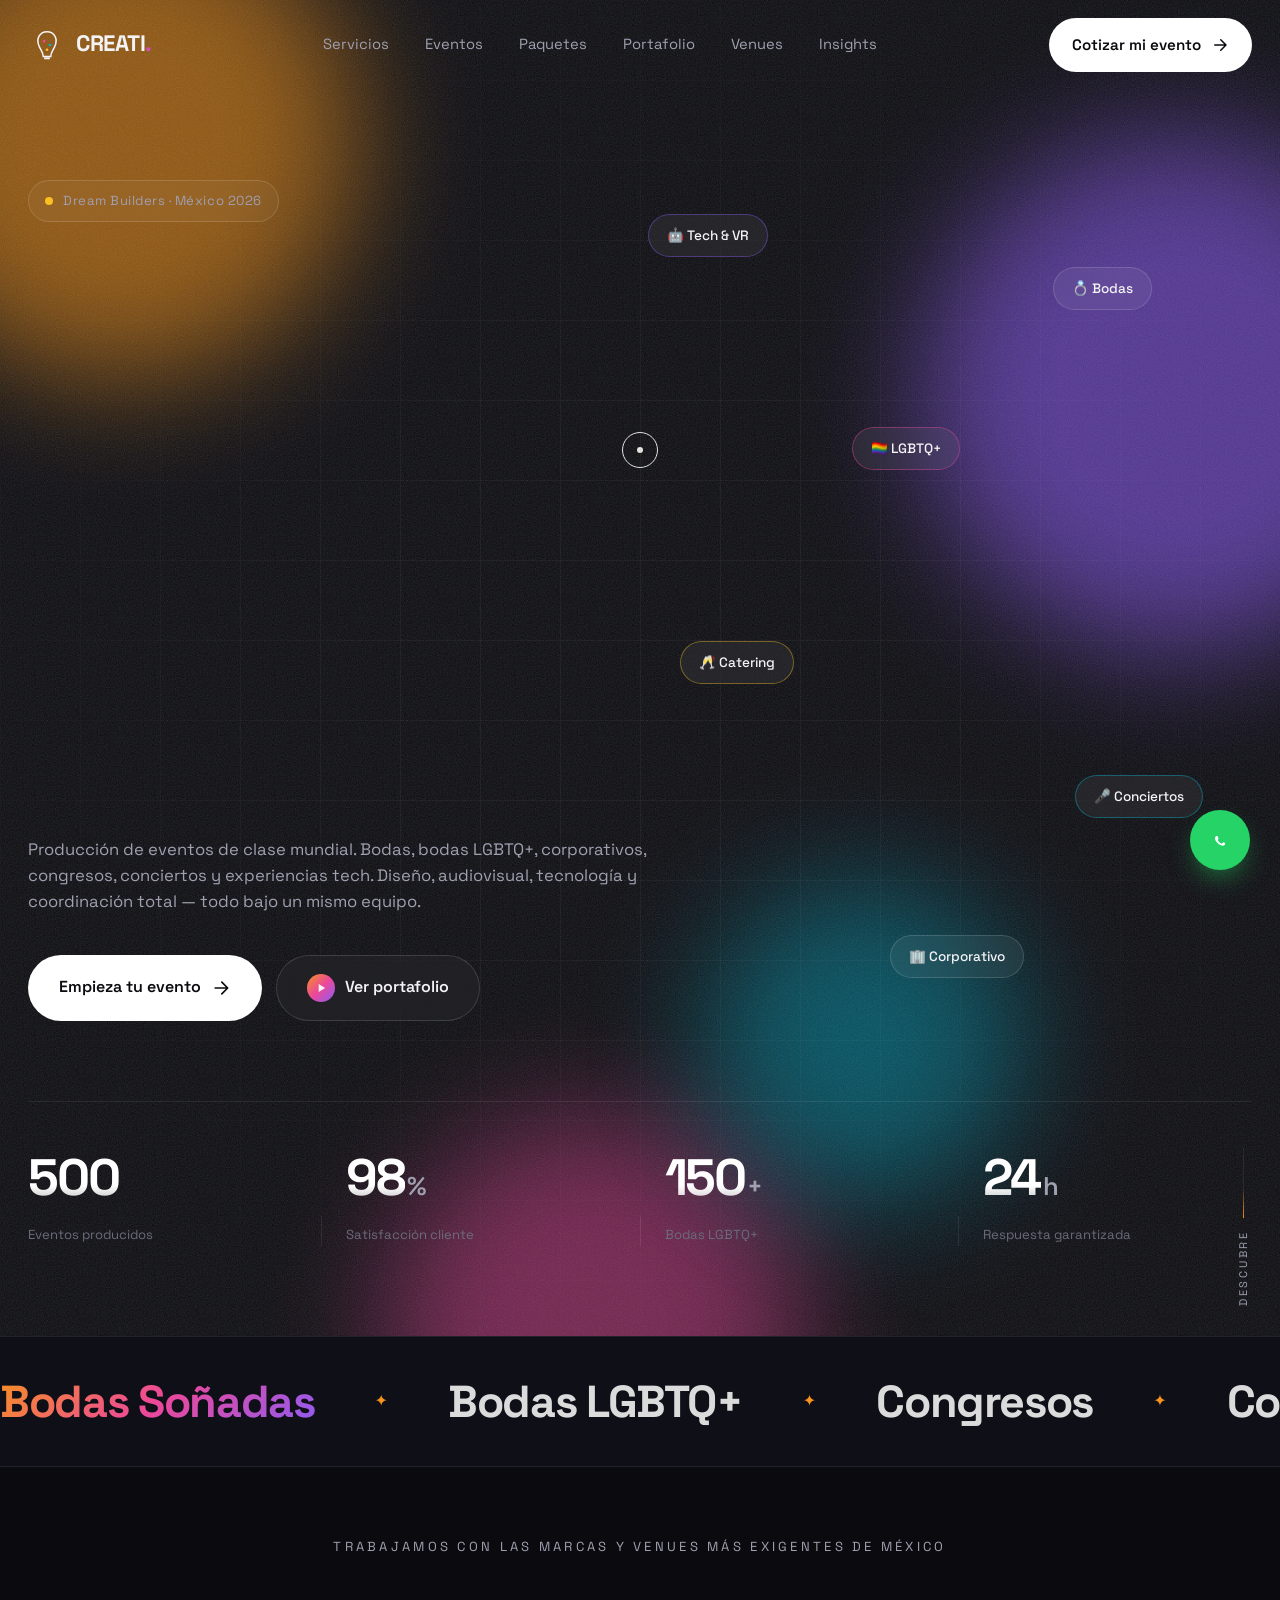
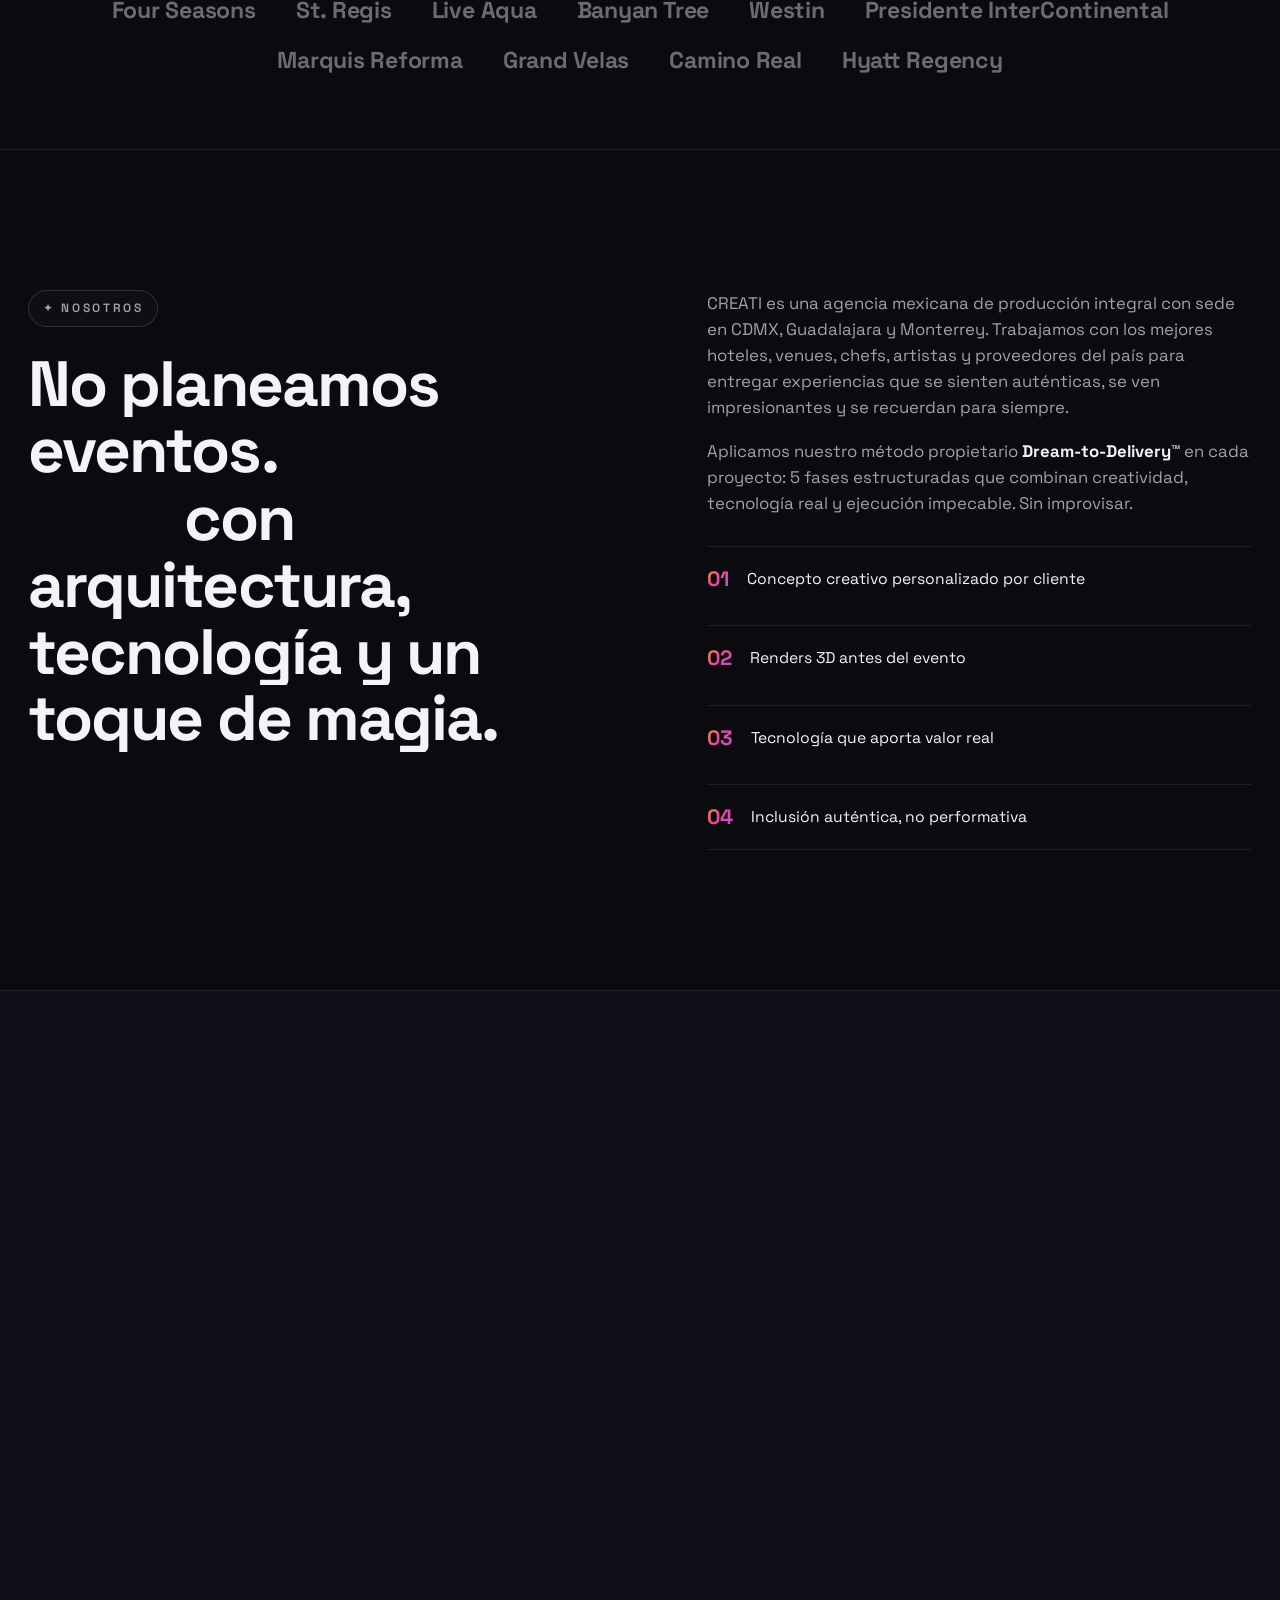
==== commit b904948d: "feat: massive content expansion + scroll perf + 2 new sections Performance - Lenis: switch from dura" ====
--- a/index.html
+++ b/index.html
@@ -301,7 +301,14 @@
             <div class="service-card__num">01</div>
             <div class="service-card__icon"><span>✨</span></div>
             <h3>Concepto Creativo & Narrativa</h3>
-            <p>Diseñamos la historia de tu evento. Cada elemento tiene un propósito y conecta emocionalmente con tus invitados.</p>
+            <p>Diseñamos la historia de tu evento. Cada elemento tiene un propósito narrativo y conecta emocionalmente con tus invitados.</p>
+            <ul class="service-card__bullets">
+              <li>Brief estratégico + investigación de marca</li>
+              <li>Moodboards & paletas conceptuales</li>
+              <li>Renders 3D fotorrealistas del montaje</li>
+              <li>Storytelling para invitaciones, save-the-date y RRSS</li>
+            </ul>
+            <div class="service-card__tag">Ideal para: bodas, lanzamientos, aniversarios</div>
             <span class="service-card__plus">+</span>
           </article>
 
@@ -309,7 +316,15 @@
             <div class="service-card__num">02</div>
             <div class="service-card__icon"><span>🎬</span></div>
             <h3>Producción Audiovisual Pro</h3>
-            <p>Iluminación arquitectónica, video mapping, streaming 4K y show control tipo concierto. Producción que impacta.</p>
+            <p>Iluminación arquitectónica, video mapping, streaming 4K, show control y rigging tipo concierto internacional.</p>
+            <ul class="service-card__bullets">
+              <li>Pantallas LED P2.6 / P3.9 indoor & outdoor</li>
+              <li>Iluminación robótica (Robe, Martin, Ayrton)</li>
+              <li>Video mapping & proyección 4K</li>
+              <li>Streaming multi-cámara, switcher ATEM</li>
+              <li>Audio line array L-Acoustics / d&b</li>
+            </ul>
+            <div class="service-card__tag">Ideal para: congresos, conciertos, lanzamientos</div>
             <span class="service-card__plus">+</span>
           </article>
 
@@ -317,7 +332,15 @@
             <div class="service-card__num">03</div>
             <div class="service-card__icon"><span>📋</span></div>
             <h3>Coordinación Total del Día</h3>
-            <p>Cronogramas al minuto, gestión de proveedores, permisos y ejecución impecable. Tú solo disfrutas.</p>
+            <p>Cronogramas al minuto, gestión de proveedores, permisos, seguridad y ejecución impecable. Tú solo disfrutas.</p>
+            <ul class="service-card__bullets">
+              <li>Showcall ejecutivo minuto a minuto</li>
+              <li>Coordinador líder + equipo de asistentes</li>
+              <li>Gestión de protección civil y permisos</li>
+              <li>Protocolo VIP & gestión de invitados</li>
+              <li>Plan de contingencia A, B y C documentado</li>
+            </ul>
+            <div class="service-card__tag">Incluido en: Essential · Signature · Iconic</div>
             <span class="service-card__plus">+</span>
           </article>
 
@@ -325,7 +348,15 @@
             <div class="service-card__num">04</div>
             <div class="service-card__icon"><span>🥂</span></div>
             <h3>Experiencias Gastronómicas</h3>
-            <p>Catering personalizado, showcooking, coffee bars y mixología que sorprende. Sabor con espectáculo.</p>
+            <p>Catering personalizado por chefs reconocidos, showcooking en vivo, coffee bars temáticos y mixología que sorprende.</p>
+            <ul class="service-card__bullets">
+              <li>Menús de autor diseñados con chef ejecutivo</li>
+              <li>Showcooking & estaciones temáticas</li>
+              <li>Bar de mixología premium con cocteles signature</li>
+              <li>Maridaje de vinos & sommelier dedicado</li>
+              <li>Opciones veganas, kosher, sin gluten y halal</li>
+            </ul>
+            <div class="service-card__tag">Aliados: chefs Michelin & Bocuse d'Or MX</div>
             <span class="service-card__plus">+</span>
           </article>
 
@@ -333,7 +364,15 @@
             <div class="service-card__num">05</div>
             <div class="service-card__icon"><span>🎤</span></div>
             <h3>Entretenimiento de Alto Nivel</h3>
-            <p>Música en vivo, DJs internacionales, performances y artistas sorpresa. Entretenimiento que marca la diferencia.</p>
+            <p>Música en vivo, DJs internacionales, performances y artistas sorpresa que conviertan tu evento en un show inolvidable.</p>
+            <ul class="service-card__bullets">
+              <li>Booking de DJs nacionales e internacionales</li>
+              <li>Bandas en vivo, mariachi, jazz, soul, electrónica</li>
+              <li>Performance: drag, danza, acrobacia aérea</li>
+              <li>Artistas sorpresa & cameos</li>
+              <li>Tributos exclusivos por encargo</li>
+            </ul>
+            <div class="service-card__tag">Catálogo de +200 artistas verificados</div>
             <span class="service-card__plus">+</span>
           </article>
 
@@ -341,7 +380,63 @@
             <div class="service-card__num">06</div>
             <div class="service-card__icon"><span>📊</span></div>
             <h3>Estrategia & Resultados</h3>
-            <p>Para marcas: activaciones, engagement, métricas y ROI. Eventos que generan impacto medible.</p>
+            <p>Para marcas: activaciones experienciales, engagement medible, captura de leads y reportes de ROI post-evento.</p>
+            <ul class="service-card__bullets">
+              <li>KPIs definidos antes del evento</li>
+              <li>Captura de leads vía NFC + integración a CRM</li>
+              <li>Heatmaps de zonas más visitadas</li>
+              <li>Engagement metrics: dwell time, interacciones</li>
+              <li>Reporte ejecutivo + recomendaciones</li>
+            </ul>
+            <div class="service-card__tag">Integración con HubSpot, Salesforce, Mailchimp</div>
+            <span class="service-card__plus">+</span>
+          </article>
+
+          <article class="service-card" data-tilt>
+            <div class="service-card__num">07</div>
+            <div class="service-card__icon"><span>📸</span></div>
+            <h3>Cobertura Editorial</h3>
+            <p>Fotografía, video, drone, aftermovie cinematográfico y reels editoriales listos para publicar al día siguiente.</p>
+            <ul class="service-card__bullets">
+              <li>Equipo de 2–6 fotógrafos / videógrafos</li>
+              <li>Drone & estabilizador Ronin</li>
+              <li>Aftermovie 60–90 seg con color grading</li>
+              <li>Reels verticales editados en 24 hrs</li>
+              <li>Galería privada online entregada en 7 días</li>
+            </ul>
+            <div class="service-card__tag">Ganadores PhotoMx · ISPWP</div>
+            <span class="service-card__plus">+</span>
+          </article>
+
+          <article class="service-card" data-tilt>
+            <div class="service-card__num">08</div>
+            <div class="service-card__icon"><span>🌿</span></div>
+            <h3>Diseño Floral & Escenografía</h3>
+            <p>Arquitectura floral a la medida con flor importada y nacional, instalaciones suspendidas y backdrops de gran formato.</p>
+            <ul class="service-card__bullets">
+              <li>Diseñadores florales internos</li>
+              <li>Flor de Holanda, Ecuador y nacional sustentable</li>
+              <li>Instalaciones suspendidas & arcos esculturales</li>
+              <li>Backdrops textiles y arquitectónicos</li>
+              <li>Plan de upcycling post-evento</li>
+            </ul>
+            <div class="service-card__tag">Sustentable · Donamos flor a hospitales</div>
+            <span class="service-card__plus">+</span>
+          </article>
+
+          <article class="service-card" data-tilt>
+            <div class="service-card__num">09</div>
+            <div class="service-card__icon"><span>🚐</span></div>
+            <h3>Logística & Hospitality</h3>
+            <p>Traslados VIP, hospedaje bloqueado, welcome kits, concierge dedicado y gestión integral de invitados internacionales.</p>
+            <ul class="service-card__bullets">
+              <li>Traslados aeropuerto–venue con flotilla premium</li>
+              <li>Bloqueo y negociación hotelera VIP</li>
+              <li>Welcome kits personalizados con regalos locales</li>
+              <li>Concierge bilingüe 24/7 durante el evento</li>
+              <li>Asistencia de visa & travel para invitados int.</li>
+            </ul>
+            <div class="service-card__tag">White Glove Service · 5★</div>
             <span class="service-card__plus">+</span>
           </article>
         </div>
@@ -376,14 +471,24 @@
             </div>
             <div class="event-panel__copy">
               <h3>Bodas diseñadas para emocionar</h3>
-              <p>Bodas tradicionales con diseño personalizado, escenografía a la medida, iluminación arquitectónica, catering premium y coordinación total. Cada detalle de tu historia, transformado en experiencia.</p>
+              <p>De la propuesta al brindis final: diseñamos bodas con personalidad. Trabajamos con cada pareja durante 6–12 meses para descubrir su historia y traducirla en una experiencia visual, gastronómica y emocional única, con renders 3D que te muestran exactamente cómo se verá cada rincón.</p>
+              <div class="event-panel__stats">
+                <div><b>50–500</b><span>Invitados típicos</span></div>
+                <div><b>6–12 meses</b><span>Planeación ideal</span></div>
+                <div><b>200+</b><span>Bodas producidas</span></div>
+              </div>
+              <h4>Qué incluye</h4>
               <ul>
-                <li>✦ Concepto creativo único por pareja</li>
-                <li>✦ Renders 3D del montaje</li>
-                <li>✦ Catering & mixología personalizada</li>
-                <li>✦ Coordinación total del día</li>
-                <li>✦ Aftermovie cinematográfico</li>
+                <li>Concepto creativo y dirección de arte personalizada</li>
+                <li>Renders 3D del venue en pre-producción</li>
+                <li>Diseño floral & escenografía premium</li>
+                <li>Catering de autor + mixología signature</li>
+                <li>Iluminación arquitectónica + DJ / banda en vivo</li>
+                <li>Coordinación total: ceremonia, recepción, despedida</li>
+                <li>Fotografía, video y aftermovie cinematográfico</li>
               </ul>
+              <h4>Ideal para</h4>
+              <p class="muted-line">Bodas tradicionales, civiles, religiosas, destination, intimate weddings y micro-bodas premium en CDMX, Riviera Maya, Los Cabos, Querétaro y Valle de Bravo.</p>
               <a href="#contacto" class="btn btn--primary" data-magnetic><span>Cotizar mi boda</span> →</a>
             </div>
           </div>
@@ -396,14 +501,24 @@
             </div>
             <div class="event-panel__copy">
               <h3>Bodas LGBTQ+ con orgullo y elegancia</h3>
-              <p>+150 bodas LGBTQ+ producidas. Equipo capacitado en sensibilidad, proveedores aliados verificados y un ambiente seguro, celebratorio y auténtico para que cada invitado brille.</p>
+              <p>+150 bodas LGBTQ+ producidas. Somos una de las pocas agencias en México con equipo entrenado en sensibilidad y red de proveedores aliados verificados — desde el florista hasta el meserx. Tu boda no es "como las demás con dos novias / dos novios": es <em>tu</em> boda, contada con tu voz.</p>
+              <div class="event-panel__stats">
+                <div><b>+150</b><span>Bodas LGBTQ+</span></div>
+                <div><b>100%</b><span>Proveedores aliados</span></div>
+                <div><b>0</b><span>Compromisos en inclusión</span></div>
+              </div>
+              <h4>Qué incluye</h4>
               <ul>
-                <li>✦ Equipo aliado certificado</li>
-                <li>✦ Proveedores LGBTQ+ friendly verificados</li>
-                <li>✦ Diseño que celebra su historia</li>
-                <li>✦ Venues que reciben con orgullo</li>
-                <li>✦ Cobertura editorial y aftermovie</li>
+                <li>Equipo planner aliado certificado en sensibilidad</li>
+                <li>Red de florerías, fotógrafxs, chefs y DJs LGBTQ+</li>
+                <li>Venues pre-validados que reciben con orgullo real</li>
+                <li>Diseño que celebra su historia, no la disfraza</li>
+                <li>Lenguaje neutro o gendered según su elección</li>
+                <li>Cobertura editorial respetuosa para RRSS</li>
+                <li>Asesoría legal para matrimonio igualitario por estado</li>
               </ul>
+              <h4>Nuestro compromiso</h4>
+              <p class="muted-line">No hacemos pinkwashing. Donamos parte de cada producción LGBTQ+ a Yaaj México y Casa Frida. Nuestra inclusión es estructural, no de marketing.</p>
               <a href="#contacto" class="btn btn--primary" data-magnetic><span>Diseñar nuestra boda</span> →</a>
             </div>
           </div>
@@ -415,15 +530,26 @@
               <span class="event-panel__tag">500+ asistentes</span>
             </div>
             <div class="event-panel__copy">
-              <h3>Eventos que posicionan marcas</h3>
-              <p>Congresos, convenciones, lanzamientos y experiencias internas con producción de nivel internacional. Streaming, mapping, escenarios a medida y métricas de engagement en tiempo real.</p>
+              <h3>Eventos corporativos que posicionan marcas</h3>
+              <p>Congresos, convenciones, lanzamientos de producto, kick-offs anuales, asambleas, town halls y experiencias internas con producción de nivel internacional. Tu marca merece una experiencia que tus clientes y empleados recuerden y compartan.</p>
+              <div class="event-panel__stats">
+                <div><b>50–10,000</b><span>Asistentes</span></div>
+                <div><b>4K</b><span>Streaming multi-cámara</span></div>
+                <div><b>NFC</b><span>Acreditación inteligente</span></div>
+              </div>
+              <h4>Qué incluye</h4>
               <ul>
-                <li>✦ Pantallas LED & proyección mapping</li>
-                <li>✦ Streaming multi-cámara 4K</li>
-                <li>✦ Registro NFC & check-in inteligente</li>
-                <li>✦ Gestión de speakers & talento</li>
-                <li>✦ Reportes & data analytics</li>
+                <li>Pantallas LED P2.6, mapping y proyección 4K</li>
+                <li>Streaming multi-cámara con switcher ATEM</li>
+                <li>Registro NFC, check-in en menos de 8 segundos</li>
+                <li>Plataforma híbrida (presencial + remoto)</li>
+                <li>Coordinación de speakers, talent y moderadores</li>
+                <li>App propia del evento (agenda, networking, polls)</li>
+                <li>Reportes de engagement, leads y ROI</li>
+                <li>Integración con HubSpot, Salesforce, Marketo</li>
               </ul>
+              <h4>Tipos de evento</h4>
+              <p class="muted-line">Congresos médicos, kick-offs comerciales, convenciones anuales, lanzamientos de producto, asambleas de socios, capacitaciones masivas, premiaciones, town halls y juntas de accionistas.</p>
               <a href="#contacto" class="btn btn--primary" data-magnetic><span>Cotizar evento corporativo</span> →</a>
             </div>
           </div>
@@ -436,14 +562,24 @@
             </div>
             <div class="event-panel__copy">
               <h3>Innovación que se vive</h3>
-              <p>Robots interactivos, brazaletes NFC, realidad virtual, hologramas, mapping 360° y escenarios tipo festival. Tecnología real que amplifica la experiencia y deja huella.</p>
+              <p>No es tecnología por tecnología. Integramos tech real que amplifica la experiencia y genera data: robots interactivos, brazaletes NFC, realidad virtual, hologramas, mapping 360° y dashboards en tiempo real. Tu marca posicionada como pionera, con métricas para demostrarlo.</p>
+              <div class="event-panel__stats">
+                <div><b>90%</b><span>Engagement vs evento tradicional</span></div>
+                <div><b>3x</b><span>Tiempo en activación</span></div>
+                <div><b>Real-time</b><span>Dashboard de métricas</span></div>
+              </div>
+              <h4>Qué incluye</h4>
               <ul>
-                <li>✦ Robots de bienvenida & bartender</li>
-                <li>✦ Pagos cashless con NFC</li>
-                <li>✦ Activaciones VR & AR inmersivas</li>
-                <li>✦ Mapping 360° & hologramas</li>
-                <li>✦ Heatmaps & analytics post-evento</li>
+                <li>Robots Pepper / NAO de bienvenida y bartender robots</li>
+                <li>Brazaletes NFC: pagos cashless + captura de leads</li>
+                <li>Activaciones VR Oculus / Meta Quest 3 inmersivas</li>
+                <li>Mapping 360° proyectado en domos y cilindros</li>
+                <li>Hologramas tipo Pepper's Ghost para keynotes</li>
+                <li>Heatmaps de zona y dwell time analytics</li>
+                <li>Dashboard ejecutivo en vivo durante el evento</li>
               </ul>
+              <h4>Casos de uso</h4>
+              <p class="muted-line">Lanzamientos de producto, activaciones de marca en festivales, ferias B2B, experiencias inmersivas para retail premium y galas con efecto wow.</p>
               <a href="#contacto" class="btn btn--primary" data-magnetic><span>Diseñar experiencia tech</span> →</a>
             </div>
           </div>
@@ -456,14 +592,24 @@
             </div>
             <div class="event-panel__copy">
               <h3>Celebraciones que marcan momentos</h3>
-              <p>Graduaciones, cumpleaños premium, fiestas temáticas, XV años, aniversarios y eventos privados con dirección creativa, producción musical y experiencias interactivas que sorprenden.</p>
+              <p>Graduaciones, XV años, cumpleaños premium, fiestas temáticas, baby showers, despedidas de soltera y aniversarios privados con dirección creativa, producción musical de festival y experiencias interactivas que tus invitados van a postear durante semanas.</p>
+              <div class="event-panel__stats">
+                <div><b>50–800</b><span>Invitados</span></div>
+                <div><b>360°</b><span>Diseño temático</span></div>
+                <div><b>Aftermovie</b><span>Listo en 7 días</span></div>
+              </div>
+              <h4>Qué incluye</h4>
               <ul>
-                <li>✦ Diseño temático 360°</li>
-                <li>✦ DJs y bandas en vivo</li>
-                <li>✦ Iluminación dinámica & efectos</li>
-                <li>✦ Photobooth premium & activaciones</li>
-                <li>✦ Aftermovie cinematográfico</li>
+                <li>Concepto temático 360° con diseño escenográfico</li>
+                <li>DJs y bandas en vivo, line-up curado</li>
+                <li>Iluminación dinámica + efectos especiales (CO₂, confeti, chispas frías)</li>
+                <li>Photobooth premium 360° + cabina de impresión</li>
+                <li>Estaciones de comida y mixología signature</li>
+                <li>Activaciones interactivas y elementos sorpresa</li>
+                <li>Aftermovie cinematográfico + reels para RRSS</li>
               </ul>
+              <h4>Eventos que producimos</h4>
+              <p class="muted-line">XV años premium, cumpleaños 30/40/50/60, graduaciones de prepa y universidad, fiestas temáticas (Met Gala, Gran Gatsby, Studio 54), baby showers, gender reveals, despedidas y aniversarios.</p>
               <a href="#contacto" class="btn btn--primary" data-magnetic><span>Cotizar mi celebración</span> →</a>
             </div>
           </div>
@@ -476,14 +622,25 @@
             </div>
             <div class="event-panel__copy">
               <h3>Conciertos & festivales nivel internacional</h3>
-              <p>Producción en vivo con escenario, line array, riggings, video walls, control de show y logística total. Manejamos desde shows íntimos hasta festivales de gran formato.</p>
+              <p>Producción en vivo con escenario modular, line array, riggings, video walls, cámaras IMAG, control de show y logística total — desde shows íntimos hasta festivales de gran formato. Trabajamos con productoras de tour internacional y conocemos los riders más exigentes.</p>
+              <div class="event-panel__stats">
+                <div><b>500–50K</b><span>Asistentes</span></div>
+                <div><b>L-Acoustics</b><span>K1 / K2 line array</span></div>
+                <div><b>Tier-1</b><span>Booking internacional</span></div>
+              </div>
+              <h4>Qué incluye</h4>
               <ul>
-                <li>✦ Escenarios modulares & rigging</li>
-                <li>✦ Audio line array profesional</li>
-                <li>✦ Video walls & cámaras IMAG</li>
-                <li>✦ Booking & gestión de artistas</li>
-                <li>✦ Permisos, seguridad & logística</li>
+                <li>Escenarios modulares Layher / Total Structures</li>
+                <li>Rigging certificado + ingeniería estructural</li>
+                <li>Audio line array L-Acoustics K1/K2 o d&b J/V</li>
+                <li>Video walls LED + cámaras IMAG broadcast</li>
+                <li>Booking, contratación y rider de artistas</li>
+                <li>Permisos, protección civil y seguridad privada</li>
+                <li>Boletera digital + control de aforos</li>
+                <li>Backstage hospitality nivel tour internacional</li>
               </ul>
+              <h4>Tipos de show</h4>
+              <p class="muted-line">Conciertos privados, festivales urbanos, shows acústicos curados, after-parties de premiere, conciertos corporativos para empleados y residencias VIP.</p>
               <a href="#contacto" class="btn btn--primary" data-magnetic><span>Cotizar mi concierto</span> →</a>
             </div>
           </div>
@@ -509,11 +666,12 @@
               <span class="venue__loc">CDMX · Polanco</span>
             </div>
             <h3>Hoteles de Lujo 5★</h3>
-            <p>Four Seasons, St. Regis, Live Aqua, Westin, Marquis Reforma, Camino Real, Hyatt Regency.</p>
-            <ul>
-              <li>Salones desde 50 hasta 1,200 pax</li>
-              <li>Catering del propio hotel u open</li>
-              <li>Hospedaje VIP para invitados</li>
+            <p>Salones de gran formato con servicios completos del hotel. Ideal cuando buscas elegancia clásica, hospedaje on-site y operación impecable.</p>
+            <ul>
+              <li><b>Capacidad:</b> 50–1,200 invitados</li>
+              <li><b>Aliados:</b> Four Seasons, St. Regis, Live Aqua, Westin, Marquis, Camino Real, Hyatt</li>
+              <li><b>Servicios:</b> catering propio, banquetes, valet</li>
+              <li><b>Bloqueo hotelero:</b> tarifas preferenciales para invitados</li>
             </ul>
           </article>
 
@@ -523,11 +681,12 @@
               <span class="venue__loc">Querétaro · Tequisquiapan</span>
             </div>
             <h3>Haciendas Históricas</h3>
-            <p>Haciendas coloniales y fincas de viñedo en Querétaro, Puebla, Mérida y Valle de Bravo.</p>
-            <ul>
-              <li>Eventos al aire libre & ceremonia</li>
-              <li>Hasta 600 invitados</li>
-              <li>Hospedaje boutique on-site</li>
+            <p>Haciendas coloniales del siglo XVI–XVIII y fincas de viñedo en Querétaro, Puebla, Mérida, Valle de Bravo y San Miguel de Allende.</p>
+            <ul>
+              <li><b>Capacidad:</b> hasta 600 invitados</li>
+              <li><b>Famoso por:</b> ceremonia outdoor con cielo abierto</li>
+              <li><b>Servicios:</b> hospedaje boutique on-site</li>
+              <li><b>Catas de vino & mezcal incluidas</b></li>
             </ul>
           </article>
 
@@ -537,25 +696,27 @@
               <span class="venue__loc">Riviera Maya · Los Cabos</span>
             </div>
             <h3>Beach Clubs & Destination</h3>
-            <p>Bodas frente al mar en Cancún, Tulum, Los Cabos, Vallarta. Logística internacional incluida.</p>
-            <ul>
-              <li>Ceremonia en playa privada</li>
-              <li>Welcome kits & traslados VIP</li>
-              <li>Bloqueo hotelero para invitados</li>
+            <p>Bodas frente al mar en Cancún, Tulum, Los Cabos, Vallarta y Holbox. Logística internacional completa para invitados extranjeros.</p>
+            <ul>
+              <li><b>Capacidad:</b> 30–400 invitados</li>
+              <li><b>Famoso por:</b> ceremonia en playa privada al atardecer</li>
+              <li><b>Welcome kits</b> con productos locales sustentables</li>
+              <li><b>Asistencia visa & travel</b> para invitados int.</li>
             </ul>
           </article>
 
           <article class="venue" data-tilt>
             <div class="venue__img">
-              <img src="https://images.unsplash.com/photo-1517457373958-b7bdd4587205?w=900&q=80" alt="Rooftops & Centros de Convenciones" loading="lazy"/>
+              <img src="https://images.unsplash.com/photo-1517457373958-b7bdd4587205?w=900&q=80" alt="Centros de Convenciones" loading="lazy"/>
               <span class="venue__loc">CDMX · GDL · MTY</span>
             </div>
             <h3>Centros de Convenciones</h3>
-            <p>Citibanamex, Expo Guadalajara, Cintermex, World Trade Center. Para congresos y expos masivas.</p>
-            <ul>
-              <li>Capacidad 1,000–10,000 pax</li>
-              <li>Audio, video y rigging profesional</li>
-              <li>Logística & permisos completos</li>
+            <p>Citibanamex, Expo Guadalajara, Cintermex, World Trade Center, Pepsi Center. Infraestructura de gran escala para congresos y expos masivas.</p>
+            <ul>
+              <li><b>Capacidad:</b> 1,000–10,000 invitados</li>
+              <li><b>Audio, video y rigging</b> de tour internacional</li>
+              <li><b>Permisos & logística:</b> incluidos</li>
+              <li><b>Gestión hotelera</b> para 500+ asistentes</li>
             </ul>
           </article>
 
@@ -565,11 +726,12 @@
               <span class="venue__loc">Roma · Polanco · Reforma</span>
             </div>
             <h3>Rooftops & Penthouses</h3>
-            <p>Terrazas urbanas con vista a la ciudad. Eventos privados, lanzamientos de marca y after-parties.</p>
-            <ul>
-              <li>50–300 invitados</li>
-              <li>Vista 360° a la ciudad</li>
-              <li>Cocteles & DJ live</li>
+            <p>Terrazas urbanas con vista 360° a la ciudad. Lanzamientos de marca, after-parties exclusivos, cenas íntimas y eventos editoriales.</p>
+            <ul>
+              <li><b>Capacidad:</b> 50–300 invitados</li>
+              <li><b>Famoso por:</b> golden hour con CDMX de fondo</li>
+              <li><b>Cocteles signature</b> y DJ live</li>
+              <li><b>Plan B:</b> carpa cristal para clima adverso</li>
             </ul>
           </article>
 
@@ -579,13 +741,49 @@
               <span class="venue__loc">Roma · Juárez · Doctores</span>
             </div>
             <h3>Lofts, Galerías & Industrial</h3>
-            <p>Espacios alternativos con personalidad: galerías de arte, lofts industriales, naves transformables.</p>
-            <ul>
-              <li>Lienzo en blanco para diseño</li>
-              <li>Producción inmersiva</li>
-              <li>Ideal para activaciones de marca</li>
-            </ul>
-          </article>
+            <p>Espacios alternativos con personalidad cruda: galerías de arte, lofts industriales y naves transformables. El lienzo perfecto para diseño 360°.</p>
+            <ul>
+              <li><b>Capacidad:</b> 80–500 invitados</li>
+              <li><b>Lienzo en blanco</b> para producción inmersiva</li>
+              <li><b>Ideal para:</b> activaciones de marca, lanzamientos</li>
+              <li><b>Permisos para alcohol & música</b> incluidos</li>
+            </ul>
+          </article>
+
+          <article class="venue" data-tilt>
+            <div class="venue__img">
+              <img src="https://images.unsplash.com/photo-1530103862676-de8c9debad1d?w=900&q=80" alt="Castillos & venues europeos" loading="lazy"/>
+              <span class="venue__loc">Europa · Caribe · Bali</span>
+            </div>
+            <h3>Destination Internacional</h3>
+            <p>Castillos europeos, villas en la Toscana, retreats en Bali y resorts privados. Para bodas destination de altísimo nivel y retreats corporativos exclusivos.</p>
+            <ul>
+              <li><b>Locaciones:</b> Italia, Francia, España, Bali, Marruecos</li>
+              <li><b>Coordinación trilingüe</b> on-ground</li>
+              <li><b>Concierge dedicado</b> 24/7 durante el viaje</li>
+              <li><b>Logística internacional</b> de proveedores</li>
+            </ul>
+          </article>
+
+          <article class="venue" data-tilt>
+            <div class="venue__img">
+              <img src="https://images.unsplash.com/photo-1519167758481-83f550bb49b3?w=900&q=80" alt="Jardines & espacios naturales" loading="lazy"/>
+              <span class="venue__loc">Valle · Avándaro · Tepoztlán</span>
+            </div>
+            <h3>Jardines & Reservas Naturales</h3>
+            <p>Jardines botánicos, reservas naturales y haciendas en bosque o montaña. Para ceremonias outdoor con foliage y luz mágica.</p>
+            <ul>
+              <li><b>Capacidad:</b> 60–350 invitados</li>
+              <li><b>Famoso por:</b> ceremonia entre árboles centenarios</li>
+              <li><b>Glamping</b> opcional para invitados</li>
+              <li><b>Plan de evento eco-friendly</b> certificado</li>
+            </ul>
+          </article>
+        </div>
+
+        <div class="venues__cta" data-reveal>
+          <p>¿Buscas un venue específico? Tenemos acceso a más de <b>+200 espacios</b> exclusivos en México y el extranjero. Si tu venue soñado existe, lo conseguimos.</p>
+          <a href="#contacto" class="btn btn--ghost" data-magnetic><span>Hablar con un asesor de venues</span> →</a>
         </div>
       </div>
     </section>
@@ -642,16 +840,24 @@
             <header>
               <span class="pkg__tag">Essential</span>
               <h3>Elegancia que enamora.</h3>
-              <p>Perfecto para celebraciones íntimas con producción profesional impecable.</p>
+              <p>Producción profesional impecable para celebraciones íntimas. Sin compromisos en calidad, optimizado en escala.</p>
             </header>
-            <ul>
-              <li>✓ Coordinación base profesional</li>
-              <li>✓ Producción estándar elegante</li>
-              <li>✓ Catering adaptable</li>
-              <li>✓ Staff operativo</li>
-              <li>✓ Timeline & layout</li>
-            </ul>
-            <a href="#contacto" class="btn btn--ghost" data-magnetic><span>Cotizar este nivel</span> →</a>
+            <div class="pkg__meta">
+              <div><span>Invitados</span><b>50–150</b></div>
+              <div><span>Planeación</span><b>3–4 meses</b></div>
+            </div>
+            <ul>
+              <li>Coordinación profesional el día del evento</li>
+              <li>Producción estándar con escenografía elegante</li>
+              <li>Catering personalizable + servicio de meseros</li>
+              <li>Audio profesional + iluminación base</li>
+              <li>Staff operativo capacitado</li>
+              <li>Timeline ejecutivo + layout del venue</li>
+              <li>Selección curada de proveedores</li>
+              <li>1 reunión presencial + 4 calls de seguimiento</li>
+            </ul>
+            <div class="pkg__ideal"><b>Ideal para:</b> bodas íntimas, cumpleaños premium, cenas privadas, eventos corporativos chicos.</div>
+            <a href="#contacto" class="btn btn--ghost" data-magnetic><span>Cotizar Essential</span> →</a>
           </article>
 
           <article class="pkg pkg--signature" data-tilt>
@@ -659,35 +865,53 @@
             <header>
               <span class="pkg__tag">Signature</span>
               <h3>La experiencia completa.</h3>
-              <p>Diseño, producción premium y tecnología integrada que impresiona.</p>
+              <p>Diseño conceptual, producción premium y tecnología integrada. La experiencia favorita de nuestros clientes.</p>
             </header>
-            <ul>
-              <li>✓ Concepto creativo + moodboard</li>
-              <li>✓ Producción pro + escenografía</li>
-              <li>✓ Tecnología integrada (NFC)</li>
-              <li>✓ Gestión de talento</li>
-              <li>✓ Plan operativo + showcall</li>
-              <li>✓ Fotografía profesional</li>
-            </ul>
-            <a href="#contacto" class="btn btn--primary" data-magnetic><span>Cotizar este nivel</span> →</a>
+            <div class="pkg__meta">
+              <div><span>Invitados</span><b>100–400</b></div>
+              <div><span>Planeación</span><b>6–9 meses</b></div>
+            </div>
+            <ul>
+              <li>Concepto creativo + moodboard + renders 3D</li>
+              <li>Producción audiovisual pro + escenografía a medida</li>
+              <li>Iluminación arquitectónica + DJ profesional</li>
+              <li>Catering de autor + bar de mixología signature</li>
+              <li>Tecnología NFC: acreditación y pagos cashless</li>
+              <li>Gestión de talento e invitados VIP</li>
+              <li>Plan operativo + showcall minuto a minuto</li>
+              <li>Fotografía profesional + reels editados</li>
+              <li>Plan B y C documentado</li>
+              <li>Reuniones ilimitadas + project manager dedicado</li>
+            </ul>
+            <div class="pkg__ideal"><b>Ideal para:</b> bodas premium, lanzamientos de marca, congresos medianos, XV años, eventos sociales de alto perfil.</div>
+            <a href="#contacto" class="btn btn--primary" data-magnetic><span>Cotizar Signature</span> →</a>
           </article>
 
           <article class="pkg pkg--iconic" data-tilt>
             <header>
               <span class="pkg__tag">Iconic</span>
               <h3>Alto impacto absoluto.</h3>
-              <p>Experiencia inmersiva luxury que nadie olvidará jamás.</p>
+              <p>Experiencia inmersiva luxury de nivel internacional. Para eventos que aspiran a entrar en la conversación cultural.</p>
             </header>
-            <ul>
-              <li>✓ Dirección creativa total</li>
-              <li>✓ Producción inmersiva alto impacto</li>
-              <li>✓ NFC avanzado + data analytics</li>
-              <li>✓ Streaming pro + PR</li>
-              <li>✓ Aftermovie cinematográfico</li>
-              <li>✓ Plan de contingencia + KPIs</li>
-              <li>✓ Robots interactivos</li>
-            </ul>
-            <a href="#contacto" class="btn btn--ghost" data-magnetic><span>Cotizar este nivel</span> →</a>
+            <div class="pkg__meta">
+              <div><span>Invitados</span><b>200–10,000</b></div>
+              <div><span>Planeación</span><b>9–12 meses</b></div>
+            </div>
+            <ul>
+              <li>Dirección creativa total con director artístico</li>
+              <li>Producción inmersiva con mapping 360° y FX</li>
+              <li>NFC avanzado + dashboard analytics en vivo</li>
+              <li>Streaming profesional 4K + estrategia PR</li>
+              <li>Aftermovie cinematográfico + reportaje editorial</li>
+              <li>Plan de contingencia documentado + seguros</li>
+              <li>Robots interactivos + activaciones VR / AR</li>
+              <li>Hospitality white-glove para invitados VIP</li>
+              <li>Concierge dedicado 24/7</li>
+              <li>Reportes ejecutivos + medición de KPIs y ROI</li>
+              <li>Equipo de hasta 30+ profesionales en sitio</li>
+            </ul>
+            <div class="pkg__ideal"><b>Ideal para:</b> bodas destination de alto perfil, galas corporativas, congresos masivos, lanzamientos globales, festivales privados.</div>
+            <a href="#contacto" class="btn btn--ghost" data-magnetic><span>Cotizar Iconic</span> →</a>
           </article>
         </div>
 
@@ -859,43 +1083,263 @@
           <div class="tech-card" data-tilt>
             <span class="tech-card__chip">NFC</span>
             <h3>Tecnología NFC</h3>
-            <p>Accesos sin contacto, control de consumo en tiempo real, captura de leads y data valiosa para tu evento.</p>
-            <ul>
-              <li>→ Acreditación inteligente</li>
-              <li>→ Pagos cashless</li>
-              <li>→ Captura de datos & analytics</li>
-            </ul>
-          </div>
+            <p>Brazaletes, pulseras y tarjetas NFC programables que reemplazan boletos, dinero y filas. Cada interacción es data accionable para tu marca.</p>
+            <ul>
+              <li>→ Acreditación inteligente: check-in en 8 segundos</li>
+              <li>→ Pagos cashless con recarga online</li>
+              <li>→ Captura de leads automática a tu CRM</li>
+              <li>→ Acceso por zona (VIP, backstage, niveles)</li>
+            </ul>
+            <div class="tech-card__use"><b>Caso real:</b> 3,200 invitados, 0 efectivo, +18% upsell en bar.</div>
+          </div>
+
           <div class="tech-card" data-tilt>
             <span class="tech-card__chip">Robots</span>
             <h3>Robots interactivos</h3>
-            <p>Experiencias memorables que impresionan. Robots que interactúan, entretienen y posicionan tu marca.</p>
-            <ul>
-              <li>→ Interacción con asistentes</li>
-              <li>→ Shows & presentaciones</li>
-              <li>→ Experiencia wow garantizada</li>
-            </ul>
-          </div>
+            <p>Robots Pepper, NAO y bartenders robóticos que reciben, entretienen, sirven y son contenido viral garantizado en RRSS.</p>
+            <ul>
+              <li>→ Robot host bilingüe en entrada</li>
+              <li>→ Bartender robótico con 80 cocteles</li>
+              <li>→ Performance coreografiado durante show</li>
+              <li>→ Branding personalizado en pantalla del robot</li>
+            </ul>
+            <div class="tech-card__use"><b>Caso real:</b> +320% impresiones orgánicas vs evento sin robot.</div>
+          </div>
+
           <div class="tech-card" data-tilt>
             <span class="tech-card__chip">AV Pro</span>
             <h3>Audiovisual inmersivo</h3>
-            <p>Producción audiovisual con show control, iluminación arquitectónica y streaming profesional 4K.</p>
-            <ul>
-              <li>→ Show control & sincronización</li>
-              <li>→ Iluminación & escenografía</li>
-              <li>→ Streaming & aftermovie</li>
-            </ul>
-          </div>
+            <p>Show control sincronizado al milisegundo: audio, luces, video y efectos especiales operando como un solo sistema. Calidad de festival internacional.</p>
+            <ul>
+              <li>→ Show control con timecode SMPTE</li>
+              <li>→ Iluminación robótica Robe / Martin / Ayrton</li>
+              <li>→ Pantallas LED P2.6 indoor / P3.9 outdoor</li>
+              <li>→ Streaming 4K multi-cámara con switcher ATEM</li>
+            </ul>
+            <div class="tech-card__use"><b>Stack:</b> grandMA3, Resolume, MadMapper, Notch.</div>
+          </div>
+
           <div class="tech-card" data-tilt>
             <span class="tech-card__chip">VR / AR</span>
-            <h3>Experiencias inmersivas</h3>
-            <p>Realidad virtual, mapping 360°, hologramas y proyecciones interactivas que activan a tu audiencia.</p>
-            <ul>
-              <li>→ Mapping 360° & hologramas</li>
-              <li>→ Activaciones VR</li>
-              <li>→ Realidad aumentada</li>
-            </ul>
-          </div>
+            <h3>Realidad inmersiva</h3>
+            <p>Realidad virtual con Meta Quest 3, mapping 360° en domos, hologramas Pepper's Ghost y filtros AR personalizados para tu marca.</p>
+            <ul>
+              <li>→ Estaciones VR colaborativas hasta 24 personas</li>
+              <li>→ Mapping 360° en domos geodésicos</li>
+              <li>→ Hologramas para keynotes y artistas</li>
+              <li>→ Filtros AR para Instagram & TikTok del evento</li>
+            </ul>
+            <div class="tech-card__use"><b>Casos:</b> lanzamiento auto, gala farmacéutica, Met-style.</div>
+          </div>
+
+          <div class="tech-card" data-tilt>
+            <span class="tech-card__chip">App</span>
+            <h3>App nativa del evento</h3>
+            <p>App white-label en iOS y Android con tu marca. Agenda, networking, polls en vivo, ponentes, mapas y notificaciones push.</p>
+            <ul>
+              <li>→ Agenda personalizada por asistente</li>
+              <li>→ Networking inteligente (matchmaking AI)</li>
+              <li>→ Polls, Q&A y encuestas en vivo</li>
+              <li>→ Mapa interactivo del venue</li>
+            </ul>
+            <div class="tech-card__use"><b>Tasa de adopción promedio:</b> 87% de asistentes.</div>
+          </div>
+
+          <div class="tech-card" data-tilt>
+            <span class="tech-card__chip">Data</span>
+            <h3>Analytics & Dashboard</h3>
+            <p>Dashboard ejecutivo en tiempo real durante el evento. Heatmaps, dwell time, engagement por activación y reporte ROI post-evento.</p>
+            <ul>
+              <li>→ Heatmap de zonas más visitadas</li>
+              <li>→ Dwell time por activación / stand</li>
+              <li>→ Engagement metrics y sentiment</li>
+              <li>→ Reporte ejecutivo + recomendaciones</li>
+            </ul>
+            <div class="tech-card__use"><b>Integraciones:</b> HubSpot, Salesforce, Marketo, Notion.</div>
+          </div>
+
+          <div class="tech-card" data-tilt>
+            <span class="tech-card__chip">Drone</span>
+            <h3>Cobertura aérea</h3>
+            <p>Drones cinematográficos para venues exteriores: tomas aéreas para aftermovie y light-shows con flotas sincronizadas.</p>
+            <ul>
+              <li>→ DJI Inspire 3 con cámara 8K</li>
+              <li>→ Pilotos certificados AFAC</li>
+              <li>→ Light-show con 100–500 drones</li>
+              <li>→ FPV racing drones para tomas íntimas</li>
+            </ul>
+            <div class="tech-card__use"><b>Wow factor:</b> light-show de drones reemplazando pirotecnia.</div>
+          </div>
+
+          <div class="tech-card" data-tilt>
+            <span class="tech-card__chip">FX</span>
+            <h3>Efectos especiales</h3>
+            <p>CO₂ jets, pirotecnia fría, confeti coreografiado, niebla baja, llamas controladas y géiseres de chispas — todo con permisos y operadores certificados.</p>
+            <ul>
+              <li>→ Cold sparks (chispas frías indoor)</li>
+              <li>→ CO₂ jets y cañones de confeti</li>
+              <li>→ Niebla baja (dry ice) para ceremonia</li>
+              <li>→ Pirotecnia exterior con aval Sedena</li>
+            </ul>
+            <div class="tech-card__use"><b>Permisos:</b> gestionamos todo trámite ante autoridades.</div>
+          </div>
+        </div>
+      </div>
+    </section>
+
+    <!-- ╔══════════════════════════════════════ ALIADOS / NETWORK ══════════════════════════════════════╗ -->
+    <section class="network">
+      <div class="container">
+        <header class="section-head">
+          <span class="eyebrow" data-reveal>✦ Red de aliados premium</span>
+          <h2 class="h2" data-reveal-words>
+            Lo mejor de cada gremio, <em>curado bajo un solo techo.</em>
+          </h2>
+          <p class="lead" data-reveal>Trabajamos con +400 proveedores pre-auditados: chefs reconocidos, DJs internacionales, fotógrafos editoriales, diseñadores florales, mixólogos y artistas. Tú no tienes que buscar a nadie — nosotros ya lo hicimos.</p>
+        </header>
+
+        <div class="network__grid">
+          <div class="net-card">
+            <span class="net-card__num">120+</span>
+            <div class="net-card__icon">👨‍🍳</div>
+            <h3>Chefs & Catering</h3>
+            <p>Chefs reconocidos en guías Michelin, Bocuse d'Or MX y 50 Best Latin America. Catering de autor con menús degustación de 5–9 tiempos.</p>
+            <div class="net-card__list">
+              <span>Cocina mexicana de autor</span>
+              <span>Mediterránea</span>
+              <span>Asiática contemporánea</span>
+              <span>Plant-based</span>
+              <span>Pastry de gala</span>
+            </div>
+          </div>
+
+          <div class="net-card">
+            <span class="net-card__num">80+</span>
+            <div class="net-card__icon">🎧</div>
+            <h3>DJs & Artistas</h3>
+            <p>DJs residentes en circuitos internacionales, bandas en vivo, mariachis premium, jazz combos y artistas tributo. Booking exclusivo para tu evento.</p>
+            <div class="net-card__list">
+              <span>House & techno</span>
+              <span>Latin & reggaetón</span>
+              <span>Jazz & soul</span>
+              <span>Mariachi premium</span>
+              <span>Tributos</span>
+            </div>
+          </div>
+
+          <div class="net-card">
+            <span class="net-card__num">60+</span>
+            <div class="net-card__icon">📷</div>
+            <h3>Fotografía & Video</h3>
+            <p>Equipos editoriales con publicaciones en Vogue, Elle, Vanity Fair y The Knot. Ganadores ISPWP, PhotoMx y Junebug Weddings.</p>
+            <div class="net-card__list">
+              <span>Editorial bodas</span>
+              <span>Reportaje corporativo</span>
+              <span>Aftermovie cinematográfico</span>
+              <span>Drone certificado</span>
+            </div>
+          </div>
+
+          <div class="net-card">
+            <span class="net-card__num">45+</span>
+            <div class="net-card__icon">🌸</div>
+            <h3>Diseño Floral</h3>
+            <p>Diseñadores florales con experiencia en NY Botanical, Chelsea Flower Show y bodas de alto perfil. Flor importada y sustentable nacional.</p>
+            <div class="net-card__list">
+              <span>Instalaciones suspendidas</span>
+              <span>Arcos esculturales</span>
+              <span>Centros de mesa hand-built</span>
+              <span>Upcycling post-evento</span>
+            </div>
+          </div>
+
+          <div class="net-card">
+            <span class="net-card__num">35+</span>
+            <div class="net-card__icon">🍸</div>
+            <h3>Mixología & Bar</h3>
+            <p>Mixólogos premiados (World's 50 Best Bars MX). Cocteles signature creados para tu evento, bar de mezcal de autor, sommeliers dedicados.</p>
+            <div class="net-card__list">
+              <span>Cocteles signature</span>
+              <span>Bar de mezcal</span>
+              <span>Carta de vinos curada</span>
+              <span>Bar de café especialidad</span>
+            </div>
+          </div>
+
+          <div class="net-card">
+            <span class="net-card__num">90+</span>
+            <div class="net-card__icon">🎨</div>
+            <h3>Diseño & Branding</h3>
+            <p>Estudios de diseño que crean tu identidad visual del evento: invitaciones, save-the-dates, señalética, branding de venue y kits VIP.</p>
+            <div class="net-card__list">
+              <span>Invitaciones letterpress</span>
+              <span>Identidad visual</span>
+              <span>Señalética arquitectónica</span>
+              <span>Welcome kits</span>
+            </div>
+          </div>
+        </div>
+      </div>
+    </section>
+
+    <!-- ╔══════════════════════════════════════ INCLUSIÓN & SUSTENTABILIDAD ══════════════════════════════════════╗ -->
+    <section class="values">
+      <div class="container">
+        <header class="section-head">
+          <span class="eyebrow" data-reveal>✦ Nuestros valores</span>
+          <h2 class="h2" data-reveal-words>
+            Eventos con propósito, <em>no solo con presupuesto.</em>
+          </h2>
+        </header>
+
+        <div class="values__grid">
+          <article class="value-card value-card--lgbt">
+            <div class="value-card__icon">🏳️‍🌈</div>
+            <h3>Inclusión real, no performativa</h3>
+            <p>+150 bodas LGBTQ+ producidas. Equipo certificado en sensibilidad. Red de proveedores aliados verificados. Lenguaje neutro o gendered según tu elección.</p>
+            <ul>
+              <li>Capacitación interna anual en sensibilidad LGBTQ+</li>
+              <li>Proveedores aliados pre-validados</li>
+              <li>Donamos % de cada producción a Yaaj México y Casa Frida</li>
+              <li>Asesoría legal en matrimonio igualitario por estado</li>
+              <li>Cobertura editorial respetuosa para RRSS</li>
+            </ul>
+            <div class="value-card__quote">
+              <em>"No celebramos la diversidad porque está de moda. La celebramos porque es la realidad de nuestro equipo y de México."</em>
+            </div>
+          </article>
+
+          <article class="value-card value-card--eco">
+            <div class="value-card__icon">🌱</div>
+            <h3>Sustentabilidad sin sacrificar lujo</h3>
+            <p>Eventos con huella reducida sin bajar el nivel. Medimos CO₂, compensamos y donamos sobrante. Producción responsable certificada.</p>
+            <ul>
+              <li>Cálculo de huella de carbono por evento</li>
+              <li>Compensación con reforestación en México</li>
+              <li>Proveedores locales y de temporada</li>
+              <li>Plan zero-waste: donación de comida y flor</li>
+              <li>Eliminación total de plástico de un solo uso</li>
+            </ul>
+            <div class="value-card__quote">
+              <em>"Donamos flor a hospitales geriátricos y comida sobrante a refugios. Cero al basurero."</em>
+            </div>
+          </article>
+
+          <article class="value-card value-card--quality">
+            <div class="value-card__icon">🛡️</div>
+            <h3>Garantía de calidad total</h3>
+            <p>Plan de contingencia documentado. Seguro de responsabilidad civil. Proveedores con auditoría anual. Tu evento está protegido en todos los escenarios.</p>
+            <ul>
+              <li>Plan A, B y C documentado para clima e imprevistos</li>
+              <li>Seguro de responsabilidad civil hasta $5M MXN</li>
+              <li>Auditoría anual a proveedores premium</li>
+              <li>Protocolo de emergencias con protección civil</li>
+              <li>Backup de equipos críticos in-situ</li>
+            </ul>
+            <div class="value-card__quote">
+              <em>"Si llueve, tenemos carpa. Si falla audio, tenemos respaldo. Si pasa algo imposible, ya lo previmos."</em>
+            </div>
+          </article>
         </div>
       </div>
     </section>
--- a/styles.css
+++ b/styles.css
@@ -48,7 +48,7 @@
 /* ============================== RESET ============================== */
 *,*::before,*::after{ box-sizing: border-box; margin: 0; padding: 0; }
 html,body{ background: var(--bg); color: var(--text); }
-html{ scroll-behavior: smooth; }
+html{ scroll-behavior: auto; } /* Lenis maneja el smooth scroll */
 body{
   font-family: var(--font-sans);
   font-size: 16px;
@@ -56,9 +56,16 @@
   -webkit-font-smoothing: antialiased;
   text-rendering: optimizeLegibility;
   overflow-x: hidden;
-  cursor: none;
-}
-@media (max-width: 900px){ body{ cursor: auto; } }
+  /* Performance hints */
+  text-size-adjust: 100%;
+}
+/* Cursor solo en interactivos en desktop */
+@media (min-width: 901px){
+  body, a, button, [data-magnetic], summary{ cursor: none; }
+}
+
+/* Aislar repintado por sección — clave para scroll fluido */
+section{ contain: layout style paint; content-visibility: auto; contain-intrinsic-size: auto 800px; }
 img{ max-width: 100%; display: block; }
 a{ color: inherit; text-decoration: none; }
 button{ font: inherit; color: inherit; background: none; border: 0; cursor: pointer; }
@@ -185,8 +192,9 @@
 .cursor, .cursor-dot{
   position: fixed; top: 0; left: 0; pointer-events: none; z-index: 10000;
   border-radius: 50%;
-  transition: transform .22s cubic-bezier(.2,.8,.2,1), width .25s, height .25s, background .25s, border-color .25s;
+  transition: width .25s, height .25s, background .25s, border-color .25s;
   mix-blend-mode: difference;
+  will-change: transform;
 }
 .cursor{
   width: 36px; height: 36px;
@@ -287,13 +295,16 @@
 }
 .hero__bg{ position: absolute; inset: 0; z-index: 0; }
 .orb{
-  position: absolute; border-radius: 50%; filter: blur(80px);
-  opacity: .55; will-change: transform;
-}
-.orb--1{ width: 520px; height: 520px; left: -120px; top: -100px; background: var(--orange); animation: float1 18s ease-in-out infinite; }
-.orb--2{ width: 580px; height: 580px; right: -160px; top: 10%; background: var(--purple); animation: float2 22s ease-in-out infinite; }
-.orb--3{ width: 460px; height: 460px; left: 30%; bottom: -200px; background: var(--pink); animation: float3 20s ease-in-out infinite; opacity: .45; }
-.orb--4{ width: 360px; height: 360px; right: 20%; bottom: 10%; background: var(--blue); animation: float1 26s ease-in-out infinite reverse; opacity: .4; }
+  position: absolute; border-radius: 50%;
+  filter: blur(60px);
+  opacity: .55;
+  will-change: transform;
+  transform: translateZ(0); /* promueve a capa GPU */
+}
+.orb--1{ width: 480px; height: 480px; left: -120px; top: -100px; background: var(--orange); animation: float1 18s ease-in-out infinite; }
+.orb--2{ width: 520px; height: 520px; right: -160px; top: 10%; background: var(--purple); animation: float2 22s ease-in-out infinite; }
+.orb--3{ width: 420px; height: 420px; left: 30%; bottom: -200px; background: var(--pink); animation: float3 20s ease-in-out infinite; opacity: .45; }
+.orb--4{ width: 320px; height: 320px; right: 20%; bottom: 10%; background: var(--blue); animation: float1 26s ease-in-out infinite reverse; opacity: .4; }
 @keyframes float1{ 0%,100%{transform: translate(0,0) scale(1);} 50%{transform: translate(60px,40px) scale(1.1);} }
 @keyframes float2{ 0%,100%{transform: translate(0,0) scale(1);} 50%{transform: translate(-80px,60px) scale(1.05);} }
 @keyframes float3{ 0%,100%{transform: translate(0,0) scale(1);} 50%{transform: translate(40px,-50px) scale(1.08);} }
@@ -523,6 +534,18 @@
   content: '◆'; position: absolute; left: 0; top: 0;
   color: var(--orange); font-size: .6rem; line-height: 1.6;
 }
+.venue ul li b{ color: var(--text); font-weight: 600; margin-right: 4px; }
+
+.venues__cta{
+  margin-top: 48px;
+  padding: 32px 36px;
+  border-radius: var(--radius);
+  background: linear-gradient(135deg, rgba(247,147,30,.08), rgba(139,92,246,.08));
+  border: 1px solid var(--line-2);
+  display: flex; flex-wrap: wrap; align-items: center; justify-content: space-between; gap: 20px;
+}
+.venues__cta p{ color: var(--muted); max-width: 60ch; font-size: .98rem; }
+.venues__cta b{ color: var(--text); }
 
 /* ============================== INSIGHTS / BLOG ============================== */
 .insights{ background: var(--bg); border-top: 1px solid var(--line); }
@@ -683,6 +706,63 @@
   transition: background .35s, color .35s, transform .35s, border-color .35s;
 }
 .service-card:hover .service-card__plus{ background: var(--text); color: var(--bg); border-color: var(--text); transform: rotate(90deg); }
+
+.service-card__bullets{
+  margin-top: 20px; display: grid; gap: 8px;
+  border-top: 1px solid var(--line); padding-top: 18px;
+}
+.service-card__bullets li{
+  position: relative; padding-left: 18px;
+  font-size: .88rem; color: var(--muted);
+  line-height: 1.5;
+}
+.service-card__bullets li::before{
+  content: ''; position: absolute; left: 0; top: 9px;
+  width: 8px; height: 1px; background: var(--orange);
+}
+.service-card__tag{
+  margin-top: 20px;
+  font-size: .72rem; letter-spacing: .12em; text-transform: uppercase;
+  color: var(--muted-2); font-weight: 600;
+  padding: 8px 12px; border-radius: 8px;
+  background: rgba(255,255,255,.03);
+  border: 1px solid var(--line);
+  display: inline-block;
+}
+
+/* Event panel — extra blocks */
+.event-panel__stats{
+  display: grid; grid-template-columns: repeat(3, 1fr);
+  gap: 18px; margin: 22px 0 28px;
+  padding: 22px 0;
+  border-top: 1px solid var(--line);
+  border-bottom: 1px solid var(--line);
+}
+.event-panel__stats > div{ display: flex; flex-direction: column; gap: 4px; }
+.event-panel__stats b{
+  font-family: var(--font-display); font-weight: 800;
+  font-size: 1.4rem; letter-spacing: -.02em;
+  background: var(--grad-1);
+  -webkit-background-clip: text; background-clip: text; color: transparent;
+}
+.event-panel__stats span{ font-size: .72rem; color: var(--muted); letter-spacing: .04em; }
+@media (max-width: 600px){ .event-panel__stats{ grid-template-columns: 1fr 1fr; } }
+
+.event-panel__copy h4{
+  font-family: var(--font-display); font-weight: 700;
+  font-size: .82rem; letter-spacing: .2em; text-transform: uppercase;
+  color: var(--muted); margin: 18px 0 12px;
+}
+.event-panel__copy h4:first-of-type{ margin-top: 0; }
+.event-panel__copy p.muted-line{
+  font-size: .92rem; color: var(--muted);
+  margin-bottom: 28px;
+}
+.event-panel__copy em{
+  font-style: italic; font-family: var(--font-serif);
+  background: var(--grad-1);
+  -webkit-background-clip: text; background-clip: text; color: transparent;
+}
 
 /* ============================== EVENTS / TABS ============================== */
 .events{ background: var(--bg); }
@@ -808,11 +888,43 @@
   margin-bottom: 12px;
 }
 .pkg header p{ color: var(--muted); font-size: .98rem; }
-.pkg ul{ display: grid; gap: 12px; margin: 0; flex: 1; }
+.pkg__meta{
+  display: grid; grid-template-columns: 1fr 1fr; gap: 14px;
+  padding: 16px 18px;
+  background: rgba(0,0,0,.25);
+  border-radius: 12px;
+  border: 1px solid var(--line);
+}
+.pkg__meta > div{ display: flex; flex-direction: column; gap: 4px; }
+.pkg__meta span{ font-size: .68rem; color: var(--muted); letter-spacing: .15em; text-transform: uppercase; }
+.pkg__meta b{
+  font-family: var(--font-display); font-weight: 800;
+  font-size: 1.15rem; letter-spacing: -.02em;
+  background: var(--grad-1);
+  -webkit-background-clip: text; background-clip: text; color: transparent;
+}
+
+.pkg ul{ display: grid; gap: 0; margin: 0; flex: 1; }
 .pkg ul li{
-  padding: 12px 0; border-top: 1px solid var(--line);
-  font-size: .95rem; color: var(--text);
-}
+  padding: 11px 0 11px 22px; border-top: 1px solid var(--line);
+  font-size: .92rem; color: var(--text);
+  position: relative; line-height: 1.4;
+}
+.pkg ul li::before{
+  content: '✓';
+  position: absolute; left: 0; top: 11px;
+  font-weight: 700;
+  background: var(--grad-1);
+  -webkit-background-clip: text; background-clip: text; color: transparent;
+}
+.pkg__ideal{
+  font-size: .82rem; color: var(--muted); line-height: 1.5;
+  padding: 14px 16px;
+  background: rgba(247,147,30,.05);
+  border: 1px solid rgba(247,147,30,.18);
+  border-radius: 10px;
+}
+.pkg__ideal b{ color: var(--text); font-weight: 600; }
 .pkg .btn{ align-self: stretch; justify-content: center; }
 
 .pkg--signature{
@@ -972,7 +1084,139 @@
   font-size: 1.35rem; letter-spacing: -.01em; margin-bottom: 12px;
 }
 .tech-card p{ color: var(--muted); font-size: .95rem; margin-bottom: 22px; }
-.tech-card ul{ display: grid; gap: 8px; font-size: .88rem; color: var(--muted-2); border-top: 1px solid var(--line); padding-top: 18px; }
+.tech-card ul{ display: grid; gap: 8px; font-size: .88rem; color: var(--muted-2); border-top: 1px solid var(--line); padding-top: 18px; margin-bottom: 18px; }
+.tech-card__use{
+  font-size: .8rem; color: var(--muted);
+  padding: 12px 14px; border-radius: 10px;
+  background: rgba(247,147,30,.06);
+  border: 1px solid rgba(247,147,30,.2);
+  line-height: 1.5;
+}
+.tech-card__use b{ color: var(--orange); font-weight: 700; }
+
+/* ============================== NETWORK / ALIADOS ============================== */
+.network{ background: var(--bg); border-top: 1px solid var(--line); }
+.network__grid{
+  display: grid; grid-template-columns: repeat(3, 1fr); gap: 18px;
+}
+@media (max-width: 1000px){ .network__grid{ grid-template-columns: 1fr 1fr; } }
+@media (max-width: 600px){ .network__grid{ grid-template-columns: 1fr; } }
+
+.net-card{
+  position: relative;
+  padding: 32px 28px;
+  border: 1px solid var(--line);
+  border-radius: var(--radius);
+  background: linear-gradient(180deg, rgba(255,255,255,.025), rgba(255,255,255,0));
+  transition: border-color .35s, transform .35s;
+  overflow: hidden;
+}
+.net-card::before{
+  content: ''; position: absolute; left: 0; top: 0; bottom: 0; width: 2px;
+  background: var(--grad-1);
+  transform: scaleY(0); transform-origin: top;
+  transition: transform .5s cubic-bezier(.2,.8,.2,1);
+}
+.net-card:hover{ border-color: var(--line-2); transform: translateY(-4px); }
+.net-card:hover::before{ transform: scaleY(1); }
+.net-card__num{
+  position: absolute; top: 24px; right: 24px;
+  font-family: var(--font-display); font-weight: 800;
+  font-size: 1rem; letter-spacing: -.02em;
+  background: var(--grad-1);
+  -webkit-background-clip: text; background-clip: text; color: transparent;
+}
+.net-card__icon{
+  font-size: 1.8rem; margin-bottom: 18px;
+  width: 56px; height: 56px;
+  display: grid; place-items: center;
+  border-radius: 14px;
+  background: rgba(255,255,255,.04);
+  border: 1px solid var(--line-2);
+}
+.net-card h3{
+  font-family: var(--font-display); font-weight: 700;
+  font-size: 1.2rem; letter-spacing: -.01em;
+  margin-bottom: 10px;
+}
+.net-card p{ color: var(--muted); font-size: .9rem; margin-bottom: 18px; }
+.net-card__list{
+  display: flex; flex-wrap: wrap; gap: 6px;
+  padding-top: 16px; border-top: 1px solid var(--line);
+}
+.net-card__list span{
+  padding: 5px 11px; border-radius: 99px;
+  background: rgba(255,255,255,.04);
+  border: 1px solid var(--line-2);
+  font-size: .74rem; color: var(--muted);
+}
+
+/* ============================== VALUES ============================== */
+.values{ background: var(--bg-2); border-top: 1px solid var(--line); }
+.values__grid{
+  display: grid; grid-template-columns: repeat(3, 1fr); gap: 22px;
+}
+@media (max-width: 1000px){ .values__grid{ grid-template-columns: 1fr; } }
+
+.value-card{
+  position: relative;
+  padding: 38px 32px;
+  border: 1px solid var(--line);
+  border-radius: var(--radius-lg);
+  background: linear-gradient(180deg, rgba(255,255,255,.03), rgba(255,255,255,0));
+  display: flex; flex-direction: column; gap: 20px;
+  overflow: hidden;
+  transition: transform .35s, border-color .35s;
+}
+.value-card:hover{ transform: translateY(-6px); border-color: var(--line-2); }
+.value-card--lgbt{
+  background: linear-gradient(160deg, rgba(236,72,153,.08), rgba(139,92,246,.08), rgba(6,182,212,.06));
+}
+.value-card--eco{
+  background: linear-gradient(160deg, rgba(34,197,94,.08), rgba(251,191,36,.06));
+}
+.value-card--quality{
+  background: linear-gradient(160deg, rgba(247,147,30,.08), rgba(236,72,153,.04));
+}
+.value-card__icon{
+  font-size: 2.4rem; line-height: 1;
+}
+.value-card h3{
+  font-family: var(--font-display); font-weight: 800;
+  font-size: 1.5rem; letter-spacing: -.02em; line-height: 1.15;
+}
+.value-card p{ color: var(--muted); font-size: .98rem; line-height: 1.55; }
+.value-card ul{
+  display: grid; gap: 10px;
+  padding-top: 18px; border-top: 1px solid var(--line);
+  flex: 1;
+}
+.value-card ul li{
+  position: relative; padding-left: 22px;
+  font-size: .9rem; color: var(--text);
+  line-height: 1.5;
+}
+.value-card ul li::before{
+  content: '✓';
+  position: absolute; left: 0; top: 0;
+  font-weight: 700;
+  background: var(--grad-1);
+  -webkit-background-clip: text; background-clip: text; color: transparent;
+}
+.value-card__quote{
+  margin-top: auto;
+  padding: 18px 20px;
+  background: rgba(0,0,0,.25);
+  border-left: 2px solid var(--orange);
+  border-radius: 0 12px 12px 0;
+}
+.value-card__quote em{
+  font-family: var(--font-serif);
+  font-style: italic;
+  font-size: .98rem;
+  color: var(--text);
+  line-height: 1.45;
+}
 
 /* ============================== TESTIMONIALS ============================== */
 .testimonials{ background: var(--bg); }
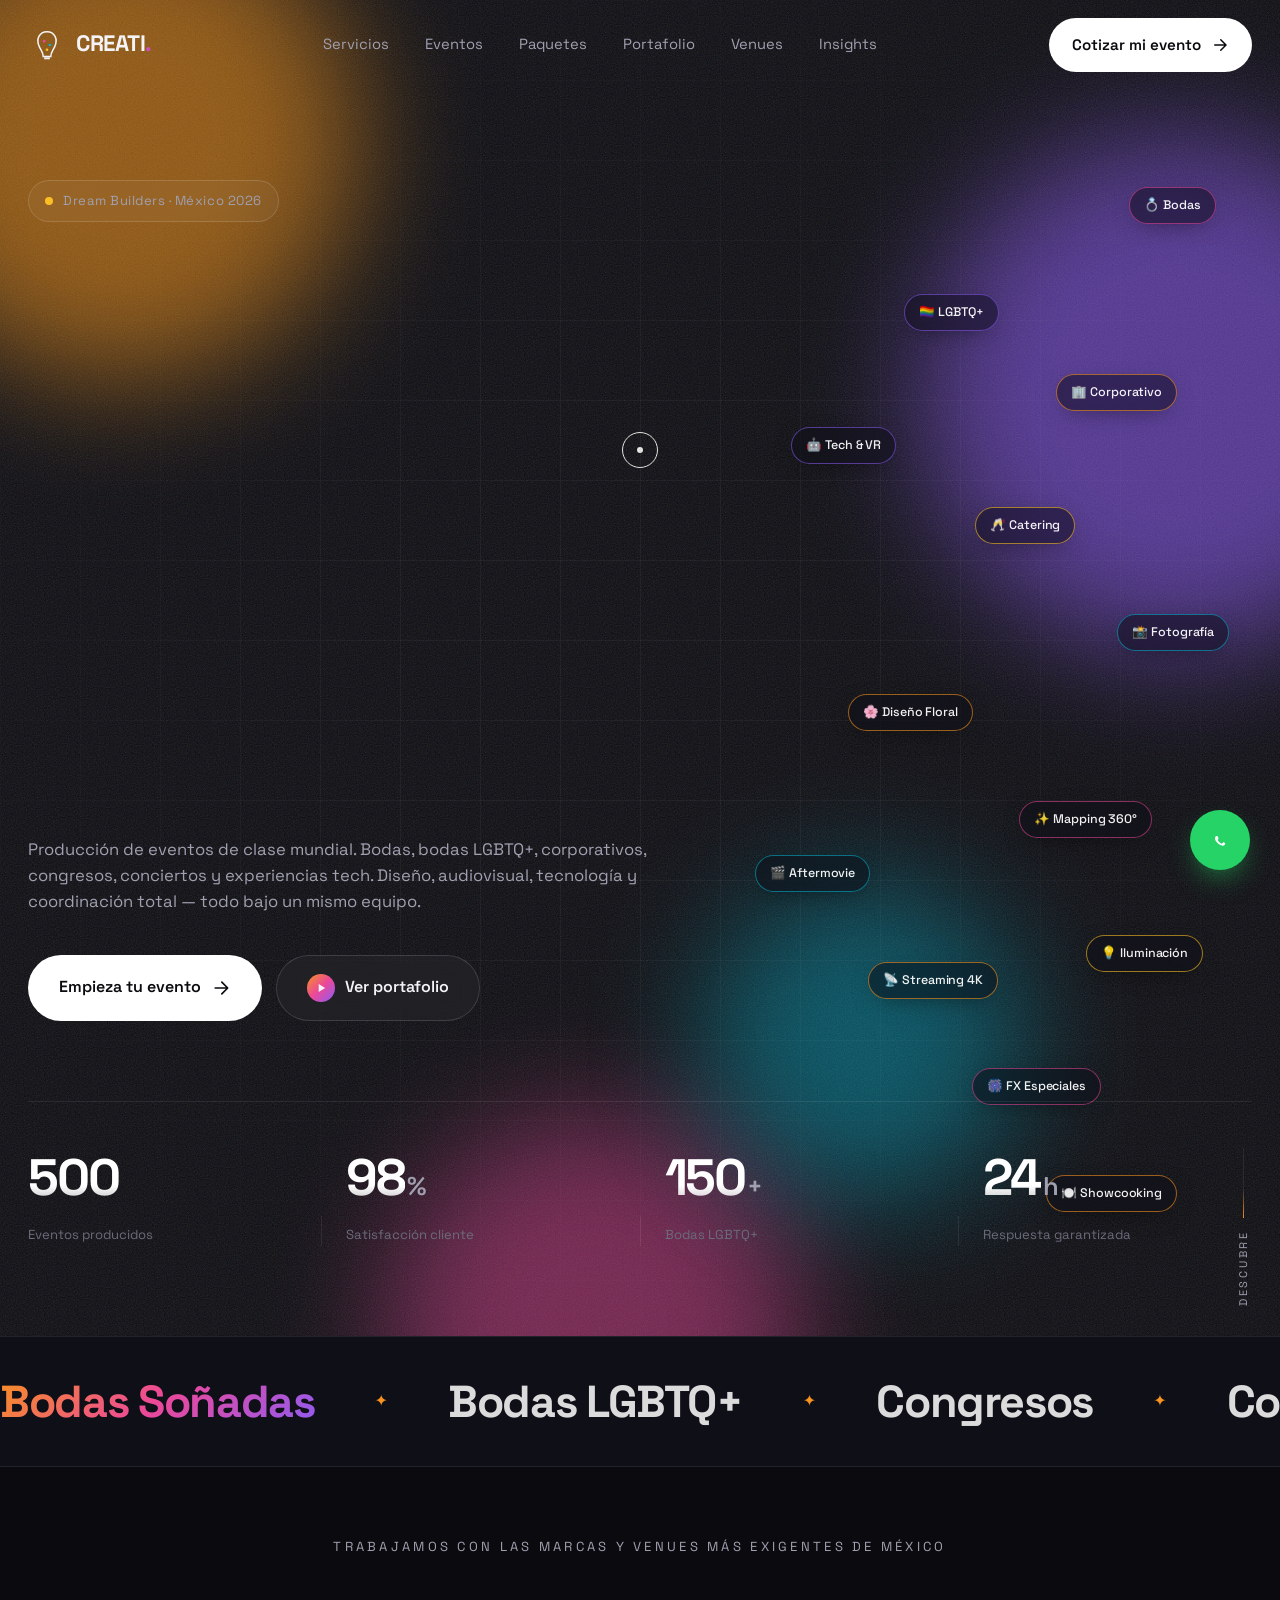
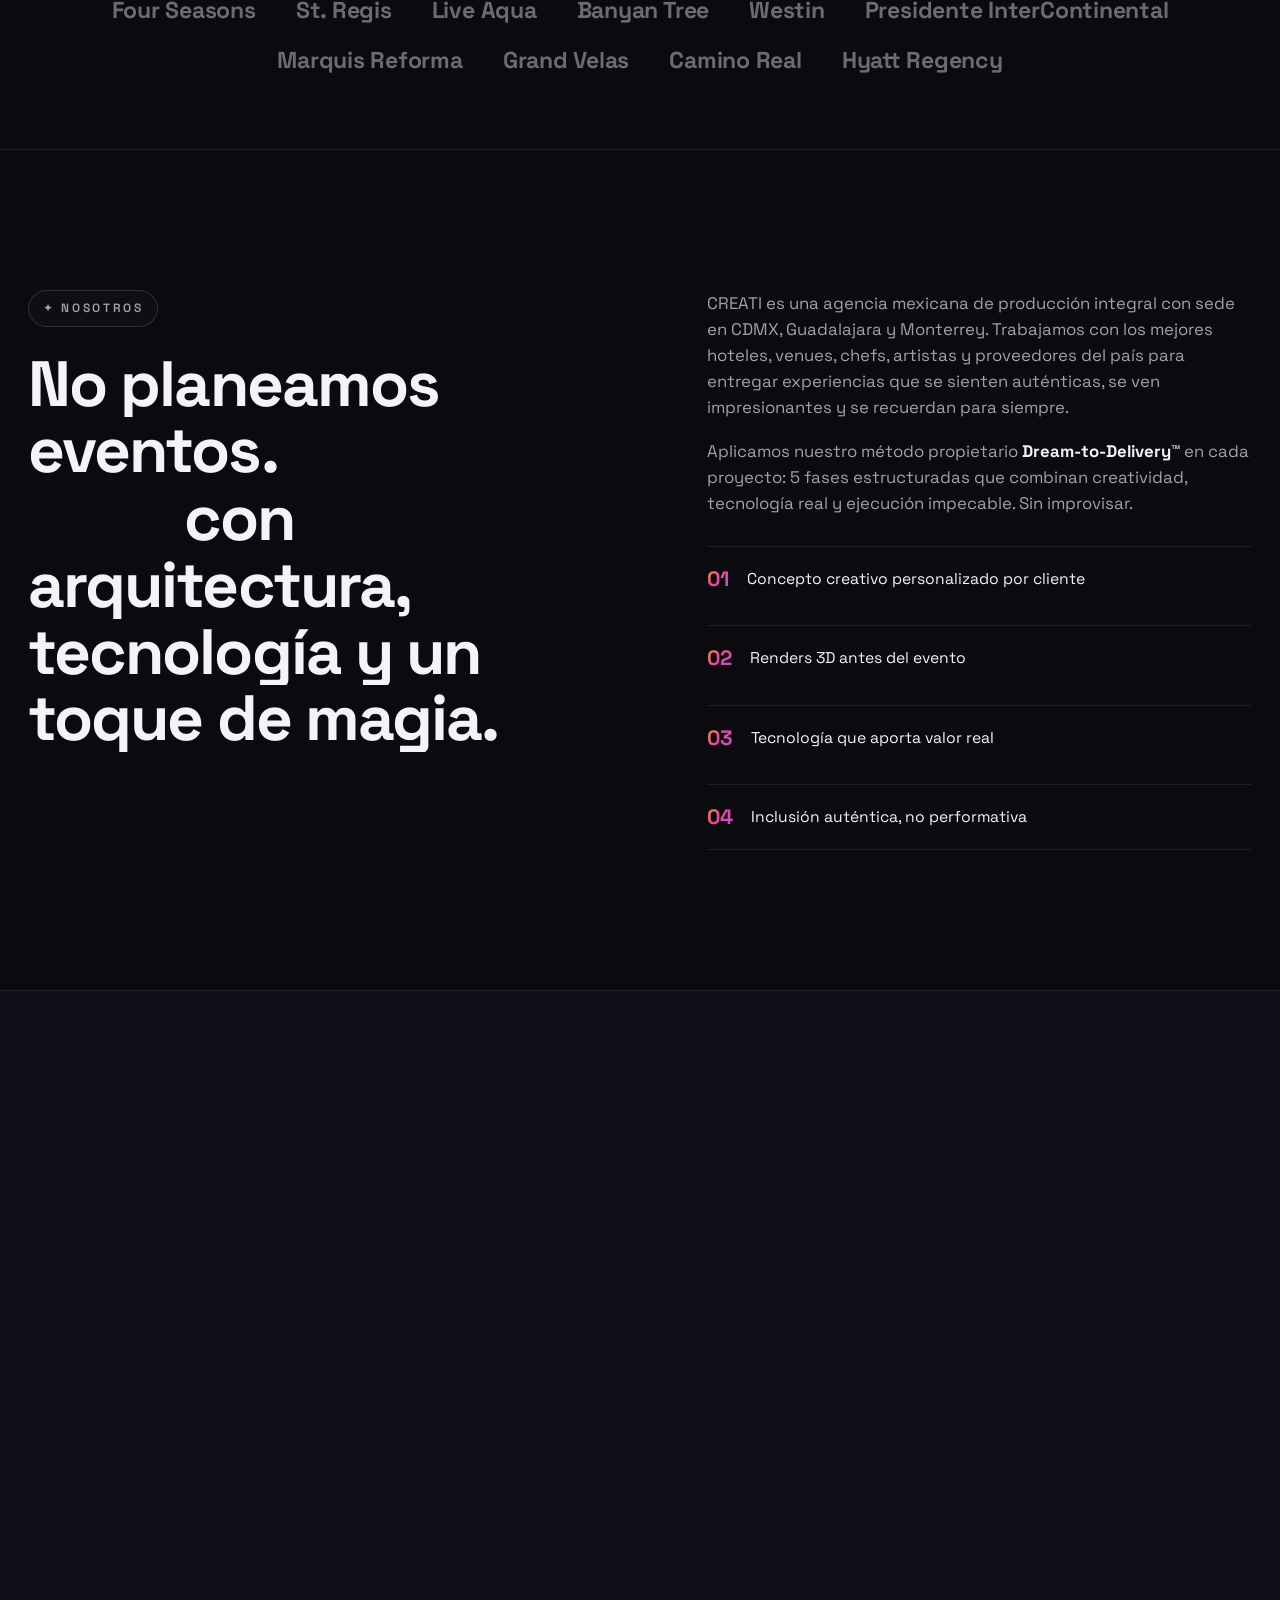
==== commit e1f18e3c: "feat(hero): expand floating chips 6→18 with full service list - Adds DJ, Fotografía, Floral, Mixolog" ====
--- a/index.html
+++ b/index.html
@@ -203,8 +203,20 @@
         <div class="chip chip--2">🏳️‍🌈 LGBTQ+</div>
         <div class="chip chip--3">🎤 Conciertos</div>
         <div class="chip chip--4">🏢 Corporativo</div>
-        <div class="chip chip--5">🤖 Tech & VR</div>
+        <div class="chip chip--5">🤖 Tech &amp; VR</div>
         <div class="chip chip--6">🥂 Catering</div>
+        <div class="chip chip--7">🎧 DJ &amp; Música</div>
+        <div class="chip chip--8">📸 Fotografía</div>
+        <div class="chip chip--9">🌸 Diseño Floral</div>
+        <div class="chip chip--10">🍸 Mixología</div>
+        <div class="chip chip--11">✨ Mapping 360°</div>
+        <div class="chip chip--12">🎬 Aftermovie</div>
+        <div class="chip chip--13">💡 Iluminación</div>
+        <div class="chip chip--14">📡 Streaming 4K</div>
+        <div class="chip chip--15">🚁 Drones</div>
+        <div class="chip chip--16">🎆 FX Especiales</div>
+        <div class="chip chip--17">🎭 Performance</div>
+        <div class="chip chip--18">🍽️ Showcooking</div>
       </div>
     </section>
 
--- a/styles.css
+++ b/styles.css
@@ -423,22 +423,55 @@
   position: absolute; inset: 0; pointer-events: none; z-index: 1;
 }
 .chip{
-  position: absolute; padding: 10px 18px; border-radius: 999px;
-  background: rgba(255,255,255,0.06); border: 1px solid var(--line-2);
-  backdrop-filter: blur(20px);
-  font-size: .85rem; font-weight: 500;
+  --chip-color: rgba(255,255,255,.4);
+  position: absolute;
+  padding: 9px 16px;
+  border-radius: 999px;
+  background: rgba(15,15,24,.55);
+  border: 1px solid var(--chip-color);
+  backdrop-filter: blur(20px) saturate(140%);
+  -webkit-backdrop-filter: blur(20px) saturate(140%);
+  font-size: .82rem; font-weight: 500;
+  letter-spacing: -.005em;
   white-space: nowrap;
-  animation: floatChip 8s ease-in-out infinite;
-}
-.chip--1{ top: 20%; right: 10%; animation-delay: 0s; }
-.chip--2{ top: 32%; right: 25%; animation-delay: .8s; border-color: rgba(236,72,153,.4); }
-.chip--3{ top: 58%; right: 6%; animation-delay: 1.6s; border-color: rgba(6,182,212,.4); }
-.chip--4{ top: 70%; right: 20%; animation-delay: 2.4s; }
-.chip--5{ top: 16%; right: 40%; animation-delay: 3.2s; border-color: rgba(139,92,246,.4); }
-.chip--6{ top: 48%; right: 38%; animation-delay: 1.2s; border-color: rgba(251,191,36,.4); }
+  color: rgba(255,255,255,.94);
+  box-shadow: 0 6px 24px -10px rgba(0,0,0,.6),
+              0 0 0 0 var(--chip-color);
+  animation: floatChip 9s ease-in-out infinite;
+  will-change: transform;
+  transform: translateZ(0);
+}
+
+/* Posiciones — distribuidas en el lado derecho del hero,
+   evitando el área de título (izquierda) y stats (centro-bajo) */
+.chip--1 { top: 14%; right: 5%;  --chip-color: rgba(236,72,153,.55);  animation-delay: 0s;    }
+.chip--2 { top: 22%; right: 22%; --chip-color: rgba(139,92,246,.55);  animation-delay: 1.1s;  }
+.chip--3 { top: 18%; right: 39%; --chip-color: rgba(6,182,212,.55);   animation-delay: 2.2s;  }
+.chip--4 { top: 28%; right: 8%;  --chip-color: rgba(247,147,30,.6);   animation-delay: 3.3s;  }
+.chip--5 { top: 32%; right: 30%; --chip-color: rgba(139,92,246,.55);  animation-delay: .6s;   }
+.chip--6 { top: 38%; right: 16%; --chip-color: rgba(251,191,36,.6);   animation-delay: 1.7s;  }
+.chip--7 { top: 42%; right: 36%; --chip-color: rgba(236,72,153,.55);  animation-delay: 2.8s;  }
+.chip--8 { top: 46%; right: 4%;  --chip-color: rgba(6,182,212,.55);   animation-delay: 4s;    }
+.chip--9 { top: 52%; right: 24%; --chip-color: rgba(247,147,30,.6);   animation-delay: 1.4s;  }
+.chip--10{ top: 56%; right: 42%; --chip-color: rgba(139,92,246,.55);  animation-delay: 2.5s;  }
+.chip--11{ top: 60%; right: 10%; --chip-color: rgba(236,72,153,.55);  animation-delay: 3.6s;  }
+.chip--12{ top: 64%; right: 32%; --chip-color: rgba(6,182,212,.55);   animation-delay: .9s;   }
+.chip--13{ top: 70%; right: 6%;  --chip-color: rgba(251,191,36,.6);   animation-delay: 2s;    }
+.chip--14{ top: 72%; right: 22%; --chip-color: rgba(247,147,30,.6);   animation-delay: 3.1s;  }
+.chip--15{ top: 76%; right: 40%; --chip-color: rgba(139,92,246,.55);  animation-delay: 4.2s;  }
+.chip--16{ top: 80%; right: 14%; --chip-color: rgba(236,72,153,.55);  animation-delay: 1.3s;  }
+.chip--17{ top: 84%; right: 30%; --chip-color: rgba(6,182,212,.55);   animation-delay: 2.4s;  }
+.chip--18{ top: 88%; right: 8%;  --chip-color: rgba(247,147,30,.6);   animation-delay: 3.5s;  }
+
 @keyframes floatChip{
-  0%,100%{ transform: translateY(0) rotate(-2deg); }
-  50%{ transform: translateY(-14px) rotate(2deg); }
+  0%,100%{ transform: translateY(0) rotate(-1.5deg); }
+  50%    { transform: translateY(-12px) rotate(1.5deg); }
+}
+
+@media (max-width: 1280px){
+  /* Pantallas medianas: ocultamos los más cercanos al título */
+  .chip--3, .chip--7, .chip--10, .chip--15, .chip--17{ display: none; }
+  .chip{ font-size: .78rem; padding: 8px 14px; }
 }
 @media (max-width: 1100px){ .float-chips{ display: none; } }
 
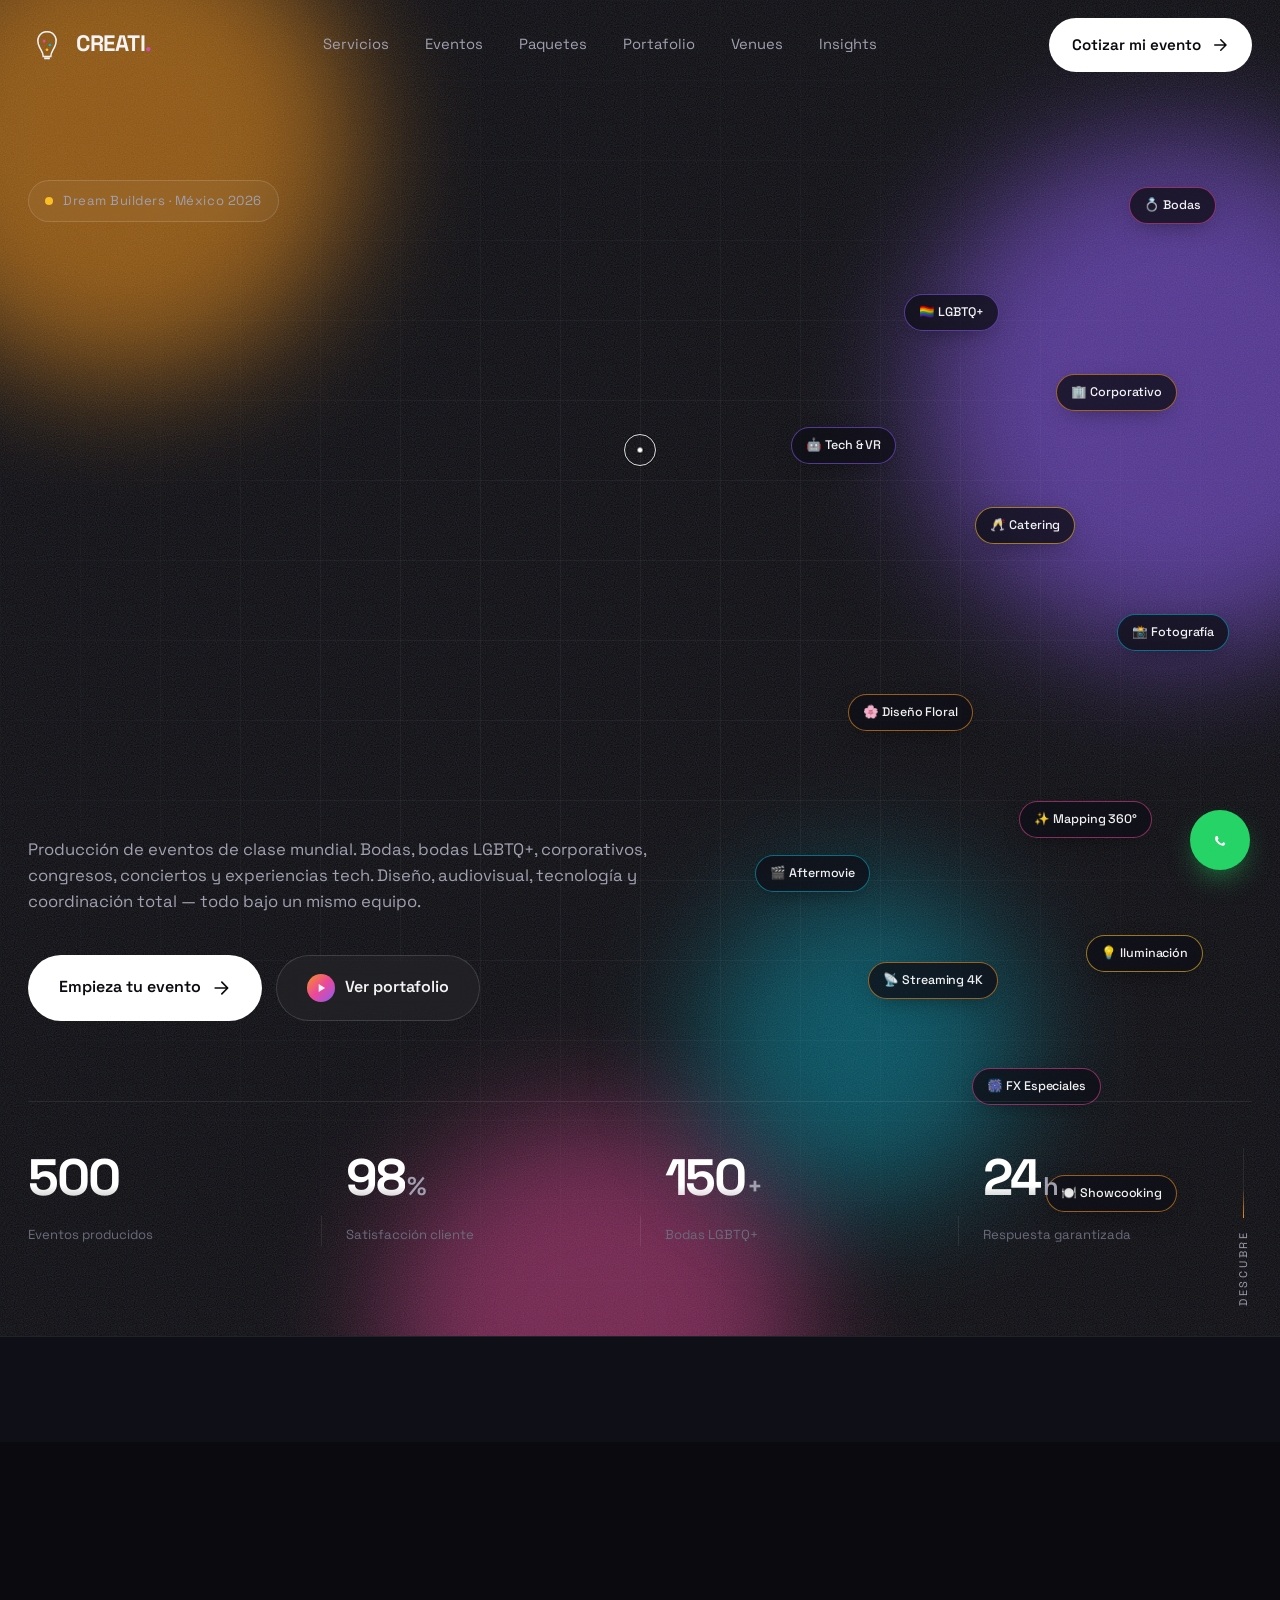
==== commit a06e315c: "feat: real articles + scroll perf overhaul Performance — root causes of scroll lag: - Removed mix-bl" ====
--- a/index.html
+++ b/index.html
@@ -1436,7 +1436,7 @@
         </header>
 
         <div class="insights__grid">
-          <a href="#contacto" class="insight" data-tilt>
+          <a href="/articulos/tendencias-bodas-2026" class="insight" data-tilt>
             <div class="insight__media">
               <img src="https://images.unsplash.com/photo-1519225421980-715cb0215aed?w=900&q=80" alt="Tendencias de bodas 2026" loading="lazy"/>
               <span class="insight__cat insight__cat--bodas">💍 Bodas</span>
@@ -1449,7 +1449,7 @@
             </div>
           </a>
 
-          <a href="#contacto" class="insight" data-tilt>
+          <a href="/articulos/tecnologia-eventos-corporativos" class="insight" data-tilt>
             <div class="insight__media">
               <img src="https://images.unsplash.com/photo-1505236858219-8359eb29e329?w=900&q=80" alt="Tecnología en eventos corporativos" loading="lazy"/>
               <span class="insight__cat insight__cat--corp">🏢 Corporativo</span>
@@ -1462,7 +1462,7 @@
             </div>
           </a>
 
-          <a href="#contacto" class="insight" data-tilt>
+          <a href="/articulos/produccion-evento-500-personas" class="insight" data-tilt>
             <div class="insight__media">
               <img src="https://images.unsplash.com/photo-1493225457124-a3eb161ffa5f?w=900&q=80" alt="Producción de evento corporativo" loading="lazy"/>
               <span class="insight__cat insight__cat--prod">🎬 Producción</span>
--- a/styles.css
+++ b/styles.css
@@ -64,8 +64,10 @@
   body, a, button, [data-magnetic], summary{ cursor: none; }
 }
 
-/* Aislar repintado por sección — clave para scroll fluido */
-section{ contain: layout style paint; content-visibility: auto; contain-intrinsic-size: auto 800px; }
+/* Aislar repintado por sección — clave para scroll fluido.
+   intrinsic-size más grande evita "salto" del scrollbar al renderizar al vuelo. */
+section{ contain: layout paint; content-visibility: auto; contain-intrinsic-size: auto 1400px; }
+.hero{ content-visibility: visible; } /* hero siempre renderizado: evita pop-in al cargar */
 img{ max-width: 100%; display: block; }
 a{ color: inherit; text-decoration: none; }
 button{ font: inherit; color: inherit; background: none; border: 0; cursor: pointer; }
@@ -189,24 +191,26 @@
 @keyframes dots{ 0%,80%,100%{opacity:0;} 40%{opacity:1;} }
 
 /* ============================== CURSOR ============================== */
+/* Cursor: sin mix-blend-mode (causaba repaint del viewport en cada movimiento) */
 .cursor, .cursor-dot{
   position: fixed; top: 0; left: 0; pointer-events: none; z-index: 10000;
   border-radius: 50%;
-  transition: width .25s, height .25s, background .25s, border-color .25s;
-  mix-blend-mode: difference;
+  transition: width .25s, height .25s, background .25s, border-color .25s, opacity .2s;
   will-change: transform;
 }
 .cursor{
-  width: 36px; height: 36px;
-  border: 1.5px solid #fff;
+  width: 32px; height: 32px;
+  border: 1.5px solid rgba(255,255,255,.85);
   transform: translate(-50%, -50%);
+  box-shadow: 0 0 0 1px rgba(0,0,0,.25);
 }
 .cursor-dot{
-  width: 6px; height: 6px;
+  width: 5px; height: 5px;
   background: #fff;
   transform: translate(-50%, -50%);
-}
-.cursor.is-hover{ width: 64px; height: 64px; background: rgba(255,255,255,.12); border-color: transparent; }
+  box-shadow: 0 0 0 1px rgba(0,0,0,.4);
+}
+.cursor.is-hover{ width: 56px; height: 56px; background: rgba(255,255,255,.1); border-color: rgba(255,255,255,.95); }
 .cursor.is-hidden{ opacity: 0; }
 @media (max-width: 900px){ .cursor, .cursor-dot{ display: none; } }
 
@@ -427,16 +431,14 @@
   position: absolute;
   padding: 9px 16px;
   border-radius: 999px;
-  background: rgba(15,15,24,.55);
+  /* sin backdrop-filter: con 18 chips eran 18 capas de composite ⇒ scroll lag */
+  background: rgba(15,15,24,.78);
   border: 1px solid var(--chip-color);
-  backdrop-filter: blur(20px) saturate(140%);
-  -webkit-backdrop-filter: blur(20px) saturate(140%);
   font-size: .82rem; font-weight: 500;
   letter-spacing: -.005em;
   white-space: nowrap;
   color: rgba(255,255,255,.94);
-  box-shadow: 0 6px 24px -10px rgba(0,0,0,.6),
-              0 0 0 0 var(--chip-color);
+  box-shadow: 0 6px 24px -10px rgba(0,0,0,.6);
   animation: floatChip 9s ease-in-out infinite;
   will-change: transform;
   transform: translateZ(0);
@@ -1480,6 +1482,7 @@
   background: linear-gradient(180deg, rgba(255,255,255,.04), transparent);
   -webkit-background-clip: text; background-clip: text; color: transparent;
   user-select: none;
+  will-change: transform;
 }
 
 /* ============================== WhatsApp Float ============================== */
@@ -1518,3 +1521,255 @@
 @media (prefers-reduced-motion: reduce){
   *{ animation-duration: .01ms !important; transition-duration: .01ms !important; }
 }
+
+/* ============================== ARTICLE PAGES ============================== */
+.container--narrow{ max-width: 820px; }
+
+/* Hero del artículo */
+.article-hero{
+  position: relative;
+  padding: 160px 0 60px;
+  border-bottom: 1px solid var(--line);
+  background: var(--bg);
+}
+.article-hero::before{
+  content: ''; position: absolute; inset: 0; pointer-events: none;
+  background: radial-gradient(60% 60% at 30% 0%, rgba(247,147,30,.18), transparent 70%),
+              radial-gradient(50% 50% at 80% 0%, rgba(139,92,246,.18), transparent 70%);
+  opacity: .8;
+}
+.article-hero > .container{ position: relative; z-index: 1; }
+
+.breadcrumb{
+  display: flex; flex-wrap: wrap; align-items: center; gap: 8px;
+  font-size: .82rem; color: var(--muted); letter-spacing: .04em;
+  margin-bottom: 28px;
+}
+.breadcrumb a{ color: var(--muted); transition: color .25s; }
+.breadcrumb a:hover{ color: var(--orange); }
+.breadcrumb span.sep{ color: var(--muted-2); }
+
+.article-cat{
+  display: inline-block;
+  padding: 7px 14px; border-radius: 999px;
+  font-size: .76rem; font-weight: 700; letter-spacing: .12em;
+  color: #fff;
+  margin-bottom: 28px;
+}
+.article-cat--bodas{ background: linear-gradient(90deg, #EC4899, #F7931E); }
+.article-cat--corp{  background: linear-gradient(90deg, #06B6D4, #3B82F6); }
+.article-cat--prod{  background: linear-gradient(90deg, #8B5CF6, #EC4899); }
+
+.article-hero h1{
+  font-family: var(--font-display); font-weight: 900;
+  font-size: clamp(2rem, 5vw, 3.6rem);
+  letter-spacing: -.035em; line-height: 1.05;
+  margin-bottom: 28px;
+}
+.article-hero h1 em{
+  font-family: var(--font-serif); font-style: italic; font-weight: 400;
+  background: var(--grad-1);
+  -webkit-background-clip: text; background-clip: text; color: transparent;
+}
+
+.article-meta{
+  display: flex; flex-wrap: wrap; gap: 18px;
+  padding: 22px 0;
+  border-top: 1px solid var(--line);
+  border-bottom: 1px solid var(--line);
+  font-size: .85rem; color: var(--muted);
+  margin-bottom: 40px;
+}
+.article-meta > div{ display: flex; align-items: center; gap: 10px; }
+.article-meta b{ color: var(--text); font-weight: 600; }
+.article-meta__author{
+  display: flex; align-items: center; gap: 12px;
+  margin-right: auto;
+}
+.article-meta__avatar{
+  width: 36px; height: 36px; border-radius: 50%;
+  background: var(--grad-1);
+  display: grid; place-items: center;
+  font-weight: 700; font-size: .82rem; color: #fff;
+}
+
+.article-cover{
+  margin: 0 0 0; padding: 0;
+  border-radius: var(--radius-lg);
+  overflow: hidden;
+  border: 1px solid var(--line);
+}
+.article-cover img{ width: 100%; height: auto; display: block; aspect-ratio: 16/9; object-fit: cover; }
+.article-cover figcaption{
+  padding: 14px 22px; font-size: .8rem; color: var(--muted-2);
+  background: var(--bg-2);
+  border-top: 1px solid var(--line);
+}
+
+/* Body */
+.article-body{ padding: 80px 0 100px; background: var(--bg); }
+.article-body .lead{
+  font-family: var(--font-serif); font-style: italic;
+  font-size: clamp(1.15rem, 1.6vw, 1.45rem); line-height: 1.5;
+  color: var(--text);
+  border-left: 2px solid var(--orange);
+  padding: 4px 0 4px 22px;
+  margin: 0 0 40px;
+}
+.article-body h2{
+  font-family: var(--font-display); font-weight: 800;
+  font-size: clamp(1.6rem, 3vw, 2.2rem);
+  letter-spacing: -.02em; line-height: 1.15;
+  margin: 56px 0 18px;
+  scroll-margin-top: 100px;
+}
+.article-body h2 .num{
+  display: inline-block;
+  background: var(--grad-1);
+  -webkit-background-clip: text; background-clip: text; color: transparent;
+  margin-right: 12px; font-weight: 900;
+}
+.article-body h3{
+  font-family: var(--font-display); font-weight: 700;
+  font-size: 1.35rem; letter-spacing: -.015em;
+  margin: 36px 0 14px;
+}
+.article-body p{
+  font-size: 1.06rem; line-height: 1.7;
+  color: var(--text);
+  margin: 0 0 18px;
+}
+.article-body p strong{ color: #fff; font-weight: 600; }
+.article-body p em{
+  font-family: var(--font-serif); font-style: italic;
+  background: var(--grad-1);
+  -webkit-background-clip: text; background-clip: text; color: transparent;
+}
+.article-body a{ color: var(--orange); text-decoration: underline; text-underline-offset: 4px; }
+.article-body a:hover{ color: var(--pink); }
+.article-body ul, .article-body ol{
+  margin: 12px 0 24px;
+  padding-left: 0;
+  display: grid; gap: 8px;
+}
+.article-body ul li, .article-body ol li{
+  position: relative; padding-left: 26px;
+  font-size: 1.02rem; line-height: 1.6; color: var(--text);
+  list-style: none;
+}
+.article-body ul li::before{
+  content: '◆'; position: absolute; left: 4px; top: 6px;
+  color: var(--orange); font-size: .65rem;
+}
+.article-body ol{ counter-reset: ol; }
+.article-body ol li{ counter-increment: ol; }
+.article-body ol li::before{
+  content: counter(ol);
+  position: absolute; left: 0; top: 0;
+  font-family: var(--font-display); font-weight: 800;
+  font-size: .8rem;
+  color: var(--orange);
+  width: 20px; text-align: right;
+}
+.article-body blockquote{
+  margin: 32px 0;
+  padding: 28px 32px;
+  border-radius: var(--radius);
+  background: linear-gradient(135deg, rgba(247,147,30,.08), rgba(139,92,246,.08));
+  border-left: 3px solid var(--orange);
+  font-family: var(--font-serif); font-style: italic;
+  font-size: 1.18rem; line-height: 1.5;
+  color: var(--text);
+}
+.article-body blockquote cite{
+  display: block; margin-top: 14px;
+  font-family: var(--font-sans); font-style: normal;
+  font-size: .85rem; color: var(--muted); letter-spacing: .04em;
+}
+.article-body figure{
+  margin: 36px 0;
+  border-radius: var(--radius);
+  overflow: hidden;
+  border: 1px solid var(--line);
+}
+.article-body figure img{ width: 100%; aspect-ratio: 16/9; object-fit: cover; display: block; }
+.article-body figcaption{
+  padding: 14px 22px; font-size: .85rem; color: var(--muted);
+  background: var(--bg-2);
+  border-top: 1px solid var(--line);
+}
+
+/* Callout box */
+.callout{
+  margin: 32px 0;
+  padding: 24px 28px;
+  border-radius: var(--radius);
+  background: rgba(247,147,30,.06);
+  border: 1px solid rgba(247,147,30,.25);
+}
+.callout h4{
+  font-family: var(--font-display); font-weight: 700;
+  font-size: 1rem; letter-spacing: -.01em; margin-bottom: 8px;
+  color: var(--orange);
+}
+.callout p{ font-size: .98rem; margin-bottom: 0; }
+
+/* Share */
+.article-share{
+  display: flex; align-items: center; gap: 14px;
+  margin-top: 60px;
+  padding: 22px 0;
+  border-top: 1px solid var(--line);
+  border-bottom: 1px solid var(--line);
+}
+.article-share span{ font-size: .82rem; color: var(--muted); letter-spacing: .12em; text-transform: uppercase; }
+.article-share a{
+  width: 38px; height: 38px; border-radius: 50%;
+  display: grid; place-items: center;
+  border: 1px solid var(--line-2); color: var(--muted);
+  transition: background .25s, color .25s, border-color .25s, transform .25s;
+}
+.article-share a:hover{ background: var(--text); color: var(--bg); border-color: var(--text); transform: translateY(-3px); }
+
+/* Related articles */
+.article-related{
+  background: var(--bg-2); padding: 80px 0;
+  border-top: 1px solid var(--line);
+}
+.article-related h2{
+  font-family: var(--font-display); font-weight: 800;
+  font-size: clamp(1.5rem, 3vw, 2.2rem); letter-spacing: -.02em;
+  margin-bottom: 32px;
+}
+.article-related__grid{
+  display: grid; grid-template-columns: 1fr 1fr; gap: 22px;
+}
+@media (max-width: 800px){ .article-related__grid{ grid-template-columns: 1fr; } }
+
+/* Article CTA */
+.article-cta{
+  position: relative;
+  padding: 80px 0;
+  background: var(--bg);
+  border-top: 1px solid var(--line);
+}
+.article-cta::before{
+  content: ''; position: absolute; inset: 0; pointer-events: none;
+  background: var(--grad-mesh); opacity: .3;
+}
+.article-cta__inner{
+  position: relative; text-align: center;
+  display: flex; flex-direction: column; align-items: center; gap: 26px;
+}
+.article-cta h2{
+  font-family: var(--font-display); font-weight: 800;
+  font-size: clamp(1.8rem, 4vw, 3rem);
+  letter-spacing: -.02em; line-height: 1.1;
+  max-width: 22ch;
+}
+.article-cta h2 em{
+  font-family: var(--font-serif); font-style: italic; font-weight: 400;
+  background: var(--grad-1);
+  -webkit-background-clip: text; background-clip: text; color: transparent;
+}
+.article-cta p{ color: var(--muted); max-width: 50ch; font-size: 1.05rem; }
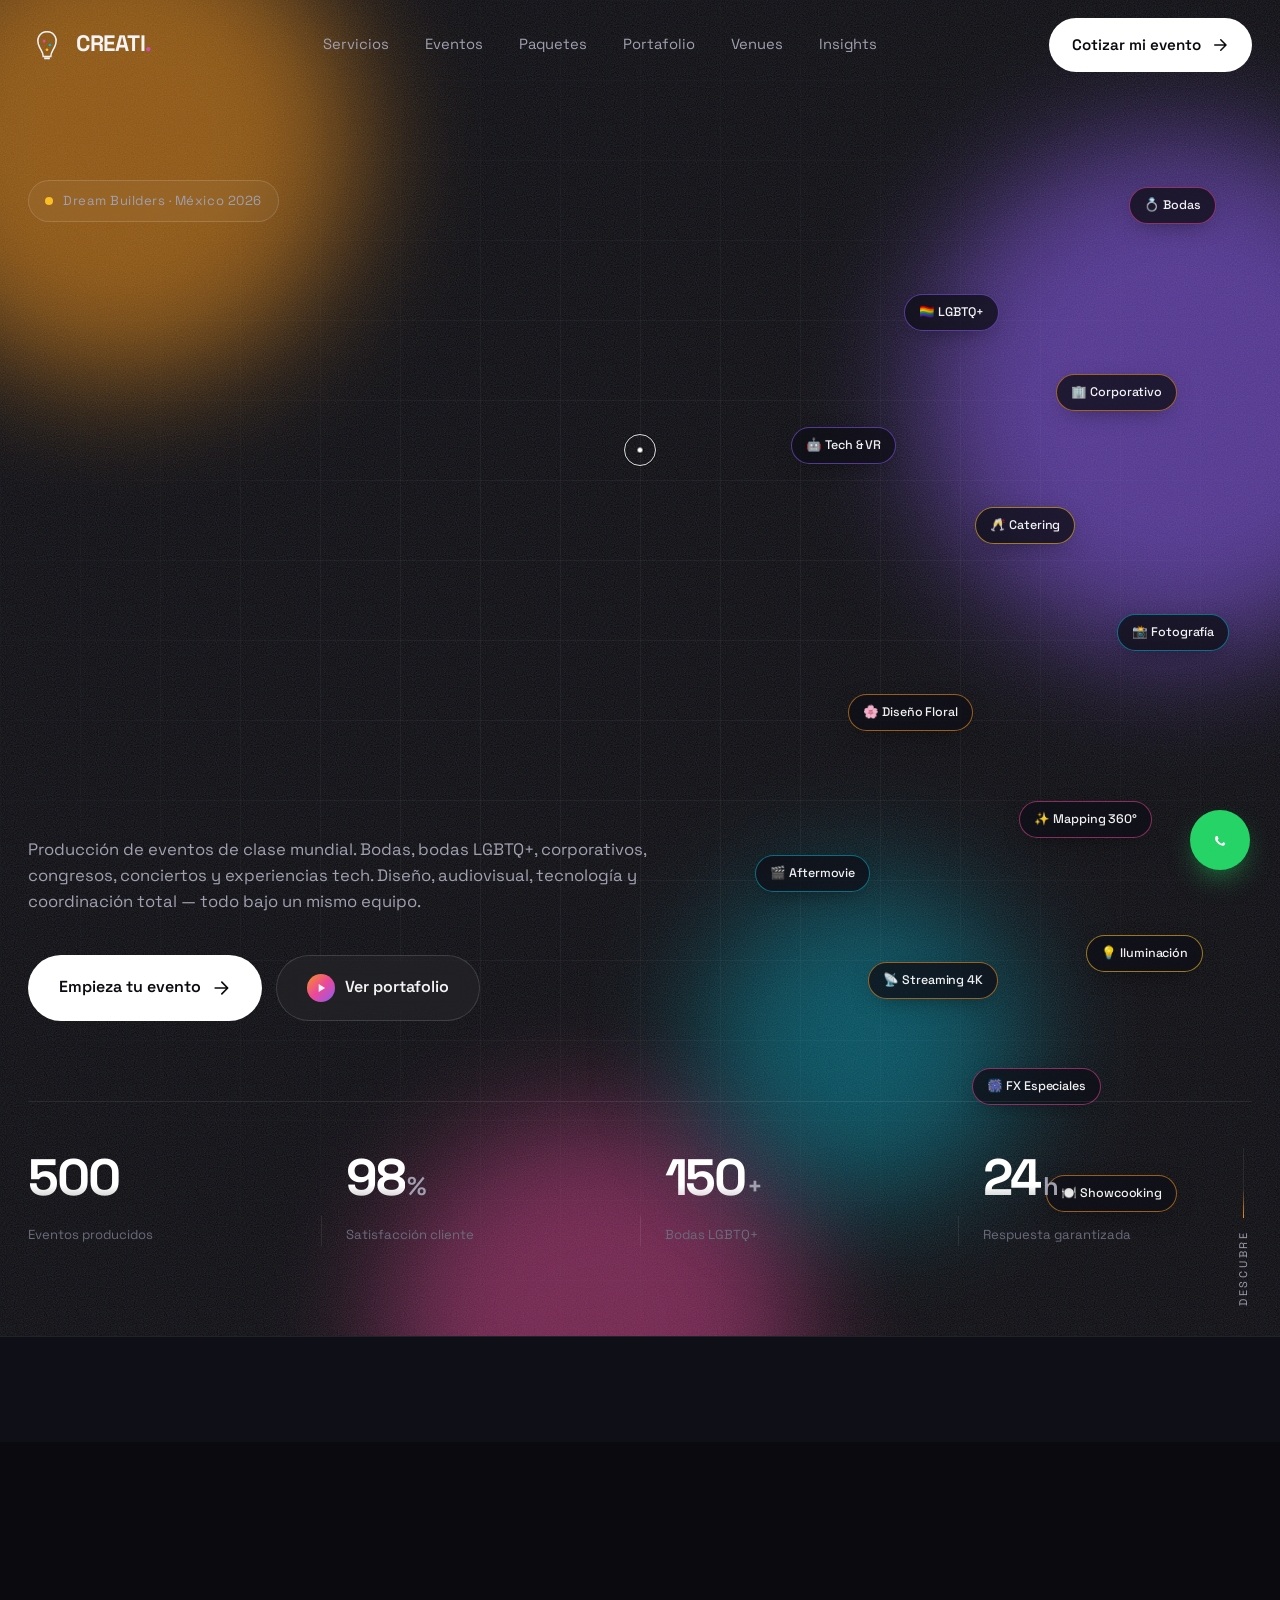
==== commit 673cc973: "refactor: reduce text 60%, add image-first design across all sections UX rationale: people don't rea" ====
--- a/index.html
+++ b/index.html
@@ -275,22 +275,15 @@
             <span class="eyebrow" data-reveal>✦ Nosotros</span>
             <h2 class="h2" data-reveal-words>
               No planeamos eventos.
-              <em>Construimos sueños</em> con arquitectura,
-              tecnología y un toque de magia.
+              <em>Construimos sueños.</em>
             </h2>
           </div>
           <div class="intro__copy">
-            <p data-reveal>
-              CREATI es una agencia mexicana de producción integral con sede en CDMX, Guadalajara y Monterrey. Trabajamos con los mejores hoteles, venues, chefs, artistas y proveedores del país para entregar experiencias que se sienten auténticas, se ven impresionantes y se recuerdan para siempre.
-            </p>
-            <p data-reveal>
-              Aplicamos nuestro método propietario <b>Dream-to-Delivery™</b> en cada proyecto: 5 fases estructuradas que combinan creatividad, tecnología real y ejecución impecable. Sin improvisar.
-            </p>
+            <p data-reveal>Agencia mexicana de producción integral. Sede en CDMX, Guadalajara y Monterrey. Método propietario <b>Dream-to-Delivery™</b>: 5 fases que combinan creatividad, tecnología real y ejecución impecable.</p>
             <ul class="intro__list" data-reveal>
-              <li><span>01</span> Concepto creativo personalizado por cliente</li>
-              <li><span>02</span> Renders 3D antes del evento</li>
-              <li><span>03</span> Tecnología que aporta valor real</li>
-              <li><span>04</span> Inclusión auténtica, no performativa</li>
+              <li><span>01</span> Renders 3D antes del evento</li>
+              <li><span>02</span> Tecnología con valor medible</li>
+              <li><span>03</span> Inclusión real, no performativa</li>
             </ul>
           </div>
         </div>
@@ -308,149 +301,72 @@
           </h2>
         </header>
 
-        <div class="services__grid">
-          <article class="service-card" data-tilt>
-            <div class="service-card__num">01</div>
-            <div class="service-card__icon"><span>✨</span></div>
-            <h3>Concepto Creativo & Narrativa</h3>
-            <p>Diseñamos la historia de tu evento. Cada elemento tiene un propósito narrativo y conecta emocionalmente con tus invitados.</p>
-            <ul class="service-card__bullets">
-              <li>Brief estratégico + investigación de marca</li>
-              <li>Moodboards & paletas conceptuales</li>
-              <li>Renders 3D fotorrealistas del montaje</li>
-              <li>Storytelling para invitaciones, save-the-date y RRSS</li>
-            </ul>
-            <div class="service-card__tag">Ideal para: bodas, lanzamientos, aniversarios</div>
-            <span class="service-card__plus">+</span>
-          </article>
-
-          <article class="service-card" data-tilt>
-            <div class="service-card__num">02</div>
-            <div class="service-card__icon"><span>🎬</span></div>
-            <h3>Producción Audiovisual Pro</h3>
-            <p>Iluminación arquitectónica, video mapping, streaming 4K, show control y rigging tipo concierto internacional.</p>
-            <ul class="service-card__bullets">
-              <li>Pantallas LED P2.6 / P3.9 indoor & outdoor</li>
-              <li>Iluminación robótica (Robe, Martin, Ayrton)</li>
-              <li>Video mapping & proyección 4K</li>
-              <li>Streaming multi-cámara, switcher ATEM</li>
-              <li>Audio line array L-Acoustics / d&b</li>
-            </ul>
-            <div class="service-card__tag">Ideal para: congresos, conciertos, lanzamientos</div>
-            <span class="service-card__plus">+</span>
-          </article>
-
-          <article class="service-card" data-tilt>
-            <div class="service-card__num">03</div>
-            <div class="service-card__icon"><span>📋</span></div>
-            <h3>Coordinación Total del Día</h3>
-            <p>Cronogramas al minuto, gestión de proveedores, permisos, seguridad y ejecución impecable. Tú solo disfrutas.</p>
-            <ul class="service-card__bullets">
-              <li>Showcall ejecutivo minuto a minuto</li>
-              <li>Coordinador líder + equipo de asistentes</li>
-              <li>Gestión de protección civil y permisos</li>
-              <li>Protocolo VIP & gestión de invitados</li>
-              <li>Plan de contingencia A, B y C documentado</li>
-            </ul>
-            <div class="service-card__tag">Incluido en: Essential · Signature · Iconic</div>
-            <span class="service-card__plus">+</span>
-          </article>
-
-          <article class="service-card" data-tilt>
-            <div class="service-card__num">04</div>
-            <div class="service-card__icon"><span>🥂</span></div>
-            <h3>Experiencias Gastronómicas</h3>
-            <p>Catering personalizado por chefs reconocidos, showcooking en vivo, coffee bars temáticos y mixología que sorprende.</p>
-            <ul class="service-card__bullets">
-              <li>Menús de autor diseñados con chef ejecutivo</li>
-              <li>Showcooking & estaciones temáticas</li>
-              <li>Bar de mixología premium con cocteles signature</li>
-              <li>Maridaje de vinos & sommelier dedicado</li>
-              <li>Opciones veganas, kosher, sin gluten y halal</li>
-            </ul>
-            <div class="service-card__tag">Aliados: chefs Michelin & Bocuse d'Or MX</div>
-            <span class="service-card__plus">+</span>
-          </article>
-
-          <article class="service-card" data-tilt>
-            <div class="service-card__num">05</div>
-            <div class="service-card__icon"><span>🎤</span></div>
-            <h3>Entretenimiento de Alto Nivel</h3>
-            <p>Música en vivo, DJs internacionales, performances y artistas sorpresa que conviertan tu evento en un show inolvidable.</p>
-            <ul class="service-card__bullets">
-              <li>Booking de DJs nacionales e internacionales</li>
-              <li>Bandas en vivo, mariachi, jazz, soul, electrónica</li>
-              <li>Performance: drag, danza, acrobacia aérea</li>
-              <li>Artistas sorpresa & cameos</li>
-              <li>Tributos exclusivos por encargo</li>
-            </ul>
-            <div class="service-card__tag">Catálogo de +200 artistas verificados</div>
-            <span class="service-card__plus">+</span>
-          </article>
-
-          <article class="service-card" data-tilt>
-            <div class="service-card__num">06</div>
-            <div class="service-card__icon"><span>📊</span></div>
-            <h3>Estrategia & Resultados</h3>
-            <p>Para marcas: activaciones experienciales, engagement medible, captura de leads y reportes de ROI post-evento.</p>
-            <ul class="service-card__bullets">
-              <li>KPIs definidos antes del evento</li>
-              <li>Captura de leads vía NFC + integración a CRM</li>
-              <li>Heatmaps de zonas más visitadas</li>
-              <li>Engagement metrics: dwell time, interacciones</li>
-              <li>Reporte ejecutivo + recomendaciones</li>
-            </ul>
-            <div class="service-card__tag">Integración con HubSpot, Salesforce, Mailchimp</div>
-            <span class="service-card__plus">+</span>
-          </article>
-
-          <article class="service-card" data-tilt>
-            <div class="service-card__num">07</div>
-            <div class="service-card__icon"><span>📸</span></div>
-            <h3>Cobertura Editorial</h3>
-            <p>Fotografía, video, drone, aftermovie cinematográfico y reels editoriales listos para publicar al día siguiente.</p>
-            <ul class="service-card__bullets">
-              <li>Equipo de 2–6 fotógrafos / videógrafos</li>
-              <li>Drone & estabilizador Ronin</li>
-              <li>Aftermovie 60–90 seg con color grading</li>
-              <li>Reels verticales editados en 24 hrs</li>
-              <li>Galería privada online entregada en 7 días</li>
-            </ul>
-            <div class="service-card__tag">Ganadores PhotoMx · ISPWP</div>
-            <span class="service-card__plus">+</span>
-          </article>
-
-          <article class="service-card" data-tilt>
-            <div class="service-card__num">08</div>
-            <div class="service-card__icon"><span>🌿</span></div>
-            <h3>Diseño Floral & Escenografía</h3>
-            <p>Arquitectura floral a la medida con flor importada y nacional, instalaciones suspendidas y backdrops de gran formato.</p>
-            <ul class="service-card__bullets">
-              <li>Diseñadores florales internos</li>
-              <li>Flor de Holanda, Ecuador y nacional sustentable</li>
-              <li>Instalaciones suspendidas & arcos esculturales</li>
-              <li>Backdrops textiles y arquitectónicos</li>
-              <li>Plan de upcycling post-evento</li>
-            </ul>
-            <div class="service-card__tag">Sustentable · Donamos flor a hospitales</div>
-            <span class="service-card__plus">+</span>
-          </article>
-
-          <article class="service-card" data-tilt>
-            <div class="service-card__num">09</div>
-            <div class="service-card__icon"><span>🚐</span></div>
-            <h3>Logística & Hospitality</h3>
-            <p>Traslados VIP, hospedaje bloqueado, welcome kits, concierge dedicado y gestión integral de invitados internacionales.</p>
-            <ul class="service-card__bullets">
-              <li>Traslados aeropuerto–venue con flotilla premium</li>
-              <li>Bloqueo y negociación hotelera VIP</li>
-              <li>Welcome kits personalizados con regalos locales</li>
-              <li>Concierge bilingüe 24/7 durante el evento</li>
-              <li>Asistencia de visa & travel para invitados int.</li>
-            </ul>
-            <div class="service-card__tag">White Glove Service · 5★</div>
-            <span class="service-card__plus">+</span>
-          </article>
+        <div class="srv-grid">
+          <a href="#contacto" class="srv">
+            <div class="srv__img">
+              <img src="https://images.unsplash.com/photo-1517245386807-bb43f82c33c4?w=800&q=80" alt="Concepto creativo & moodboards" loading="lazy"/>
+            </div>
+            <div class="srv__body">
+              <span class="srv__num">01</span>
+              <h3>Concepto Creativo</h3>
+              <p>Tu historia, traducida en diseño. Moodboards y renders 3D antes de empezar.</p>
+            </div>
+          </a>
+
+          <a href="#contacto" class="srv">
+            <div class="srv__img">
+              <img src="https://images.unsplash.com/photo-1470229722913-7c0e2dbbafd3?w=800&q=80" alt="Producción audiovisual con luces de concierto" loading="lazy"/>
+            </div>
+            <div class="srv__body">
+              <span class="srv__num">02</span>
+              <h3>Producción Audiovisual</h3>
+              <p>Pantallas LED, mapping, streaming 4K. Calidad de festival internacional.</p>
+            </div>
+          </a>
+
+          <a href="#contacto" class="srv">
+            <div class="srv__img">
+              <img src="https://images.unsplash.com/photo-1414235077428-338989a2e8c0?w=800&q=80" alt="Catering gourmet" loading="lazy"/>
+            </div>
+            <div class="srv__body">
+              <span class="srv__num">03</span>
+              <h3>Catering & Mixología</h3>
+              <p>Chefs reconocidos, menús de autor y cocteles signature. Sabor con espectáculo.</p>
+            </div>
+          </a>
+
+          <a href="#contacto" class="srv">
+            <div class="srv__img">
+              <img src="https://images.unsplash.com/photo-1571266028243-d220c6a52415?w=800&q=80" alt="DJ y entretenimiento en vivo" loading="lazy"/>
+            </div>
+            <div class="srv__body">
+              <span class="srv__num">04</span>
+              <h3>Entretenimiento</h3>
+              <p>+200 DJs, bandas y artistas verificados. Booking nacional e internacional.</p>
+            </div>
+          </a>
+
+          <a href="#contacto" class="srv">
+            <div class="srv__img">
+              <img src="https://images.unsplash.com/photo-1464366400600-7168b8af9bc3?w=800&q=80" alt="Diseño floral premium" loading="lazy"/>
+            </div>
+            <div class="srv__body">
+              <span class="srv__num">05</span>
+              <h3>Diseño Floral</h3>
+              <p>Instalaciones suspendidas y arquitectura floral a la medida.</p>
+            </div>
+          </a>
+
+          <a href="#contacto" class="srv">
+            <div class="srv__img">
+              <img src="https://images.unsplash.com/photo-1492691527719-9d1e07e534b4?w=800&q=80" alt="Cobertura editorial fotografía y video" loading="lazy"/>
+            </div>
+            <div class="srv__body">
+              <span class="srv__num">06</span>
+              <h3>Foto, Video & Aftermovie</h3>
+              <p>Cobertura editorial. Reels en 24 hrs, aftermovie cinematográfico en 7 días.</p>
+            </div>
+          </a>
         </div>
       </div>
     </section>
@@ -483,24 +399,21 @@
             </div>
             <div class="event-panel__copy">
               <h3>Bodas diseñadas para emocionar</h3>
-              <p>De la propuesta al brindis final: diseñamos bodas con personalidad. Trabajamos con cada pareja durante 6–12 meses para descubrir su historia y traducirla en una experiencia visual, gastronómica y emocional única, con renders 3D que te muestran exactamente cómo se verá cada rincón.</p>
+              <p>Tu historia, traducida en diseño. Renders 3D antes del día. Coordinación total para que solo disfrutes.</p>
               <div class="event-panel__stats">
-                <div><b>50–500</b><span>Invitados típicos</span></div>
-                <div><b>6–12 meses</b><span>Planeación ideal</span></div>
-                <div><b>200+</b><span>Bodas producidas</span></div>
+                <div><b>50–500</b><span>Invitados</span></div>
+                <div><b>6–12 m</b><span>Planeación</span></div>
+                <div><b>200+</b><span>Bodas</span></div>
               </div>
-              <h4>Qué incluye</h4>
-              <ul>
-                <li>Concepto creativo y dirección de arte personalizada</li>
-                <li>Renders 3D del venue en pre-producción</li>
-                <li>Diseño floral & escenografía premium</li>
-                <li>Catering de autor + mixología signature</li>
-                <li>Iluminación arquitectónica + DJ / banda en vivo</li>
-                <li>Coordinación total: ceremonia, recepción, despedida</li>
-                <li>Fotografía, video y aftermovie cinematográfico</li>
-              </ul>
-              <h4>Ideal para</h4>
-              <p class="muted-line">Bodas tradicionales, civiles, religiosas, destination, intimate weddings y micro-bodas premium en CDMX, Riviera Maya, Los Cabos, Querétaro y Valle de Bravo.</p>
+              <div class="ev-pills">
+                <span>Concepto creativo</span>
+                <span>Renders 3D</span>
+                <span>Diseño floral</span>
+                <span>Catering de autor</span>
+                <span>Mixología signature</span>
+                <span>Iluminación arq.</span>
+                <span>Aftermovie</span>
+              </div>
               <a href="#contacto" class="btn btn--primary" data-magnetic><span>Cotizar mi boda</span> →</a>
             </div>
           </div>
@@ -512,25 +425,20 @@
               <span class="event-panel__tag">🏳️‍🌈 Pride · Real Inclusion</span>
             </div>
             <div class="event-panel__copy">
-              <h3>Bodas LGBTQ+ con orgullo y elegancia</h3>
-              <p>+150 bodas LGBTQ+ producidas. Somos una de las pocas agencias en México con equipo entrenado en sensibilidad y red de proveedores aliados verificados — desde el florista hasta el meserx. Tu boda no es "como las demás con dos novias / dos novios": es <em>tu</em> boda, contada con tu voz.</p>
+              <h3>Bodas LGBTQ+ con orgullo</h3>
+              <p>+150 bodas LGBTQ+ producidas. Equipo y proveedores aliados verificados. Inclusión real, no performativa.</p>
               <div class="event-panel__stats">
                 <div><b>+150</b><span>Bodas LGBTQ+</span></div>
-                <div><b>100%</b><span>Proveedores aliados</span></div>
-                <div><b>0</b><span>Compromisos en inclusión</span></div>
+                <div><b>100%</b><span>Aliados</span></div>
+                <div><b>Yaaj MX</b><span>Donamos a</span></div>
               </div>
-              <h4>Qué incluye</h4>
-              <ul>
-                <li>Equipo planner aliado certificado en sensibilidad</li>
-                <li>Red de florerías, fotógrafxs, chefs y DJs LGBTQ+</li>
-                <li>Venues pre-validados que reciben con orgullo real</li>
-                <li>Diseño que celebra su historia, no la disfraza</li>
-                <li>Lenguaje neutro o gendered según su elección</li>
-                <li>Cobertura editorial respetuosa para RRSS</li>
-                <li>Asesoría legal para matrimonio igualitario por estado</li>
-              </ul>
-              <h4>Nuestro compromiso</h4>
-              <p class="muted-line">No hacemos pinkwashing. Donamos parte de cada producción LGBTQ+ a Yaaj México y Casa Frida. Nuestra inclusión es estructural, no de marketing.</p>
+              <div class="ev-pills">
+                <span>Equipo aliado certificado</span>
+                <span>Proveedores LGBTQ+ friendly</span>
+                <span>Lenguaje neutro o gendered</span>
+                <span>Asesoría legal por estado</span>
+                <span>Cobertura editorial</span>
+              </div>
               <a href="#contacto" class="btn btn--primary" data-magnetic><span>Diseñar nuestra boda</span> →</a>
             </div>
           </div>
@@ -542,26 +450,21 @@
               <span class="event-panel__tag">500+ asistentes</span>
             </div>
             <div class="event-panel__copy">
-              <h3>Eventos corporativos que posicionan marcas</h3>
-              <p>Congresos, convenciones, lanzamientos de producto, kick-offs anuales, asambleas, town halls y experiencias internas con producción de nivel internacional. Tu marca merece una experiencia que tus clientes y empleados recuerden y compartan.</p>
+              <h3>Eventos que posicionan marcas</h3>
+              <p>Congresos, lanzamientos y kick-offs con producción internacional. Streaming 4K, NFC y métricas de ROI en vivo.</p>
               <div class="event-panel__stats">
-                <div><b>50–10,000</b><span>Asistentes</span></div>
-                <div><b>4K</b><span>Streaming multi-cámara</span></div>
-                <div><b>NFC</b><span>Acreditación inteligente</span></div>
+                <div><b>50–10K</b><span>Asistentes</span></div>
+                <div><b>4K</b><span>Streaming</span></div>
+                <div><b>NFC</b><span>Check-in 8s</span></div>
               </div>
-              <h4>Qué incluye</h4>
-              <ul>
-                <li>Pantallas LED P2.6, mapping y proyección 4K</li>
-                <li>Streaming multi-cámara con switcher ATEM</li>
-                <li>Registro NFC, check-in en menos de 8 segundos</li>
-                <li>Plataforma híbrida (presencial + remoto)</li>
-                <li>Coordinación de speakers, talent y moderadores</li>
-                <li>App propia del evento (agenda, networking, polls)</li>
-                <li>Reportes de engagement, leads y ROI</li>
-                <li>Integración con HubSpot, Salesforce, Marketo</li>
-              </ul>
-              <h4>Tipos de evento</h4>
-              <p class="muted-line">Congresos médicos, kick-offs comerciales, convenciones anuales, lanzamientos de producto, asambleas de socios, capacitaciones masivas, premiaciones, town halls y juntas de accionistas.</p>
+              <div class="ev-pills">
+                <span>Pantallas LED P2.6</span>
+                <span>Streaming multi-cámara</span>
+                <span>App nativa del evento</span>
+                <span>Captura de leads NFC</span>
+                <span>Reporte ROI</span>
+                <span>Integración CRM</span>
+              </div>
               <a href="#contacto" class="btn btn--primary" data-magnetic><span>Cotizar evento corporativo</span> →</a>
             </div>
           </div>
@@ -574,24 +477,19 @@
             </div>
             <div class="event-panel__copy">
               <h3>Innovación que se vive</h3>
-              <p>No es tecnología por tecnología. Integramos tech real que amplifica la experiencia y genera data: robots interactivos, brazaletes NFC, realidad virtual, hologramas, mapping 360° y dashboards en tiempo real. Tu marca posicionada como pionera, con métricas para demostrarlo.</p>
+              <p>Robots, NFC, VR, mapping 360° y hologramas. Tech real que amplifica la experiencia y deja métricas.</p>
               <div class="event-panel__stats">
-                <div><b>90%</b><span>Engagement vs evento tradicional</span></div>
-                <div><b>3x</b><span>Tiempo en activación</span></div>
-                <div><b>Real-time</b><span>Dashboard de métricas</span></div>
+                <div><b>+90%</b><span>Engagement</span></div>
+                <div><b>3x</b><span>Dwell time</span></div>
+                <div><b>Live</b><span>Dashboard</span></div>
               </div>
-              <h4>Qué incluye</h4>
-              <ul>
-                <li>Robots Pepper / NAO de bienvenida y bartender robots</li>
-                <li>Brazaletes NFC: pagos cashless + captura de leads</li>
-                <li>Activaciones VR Oculus / Meta Quest 3 inmersivas</li>
-                <li>Mapping 360° proyectado en domos y cilindros</li>
-                <li>Hologramas tipo Pepper's Ghost para keynotes</li>
-                <li>Heatmaps de zona y dwell time analytics</li>
-                <li>Dashboard ejecutivo en vivo durante el evento</li>
-              </ul>
-              <h4>Casos de uso</h4>
-              <p class="muted-line">Lanzamientos de producto, activaciones de marca en festivales, ferias B2B, experiencias inmersivas para retail premium y galas con efecto wow.</p>
+              <div class="ev-pills">
+                <span>Robots Pepper / NAO</span>
+                <span>VR Meta Quest 3</span>
+                <span>Mapping 360° en domos</span>
+                <span>Hologramas Pepper's Ghost</span>
+                <span>Heatmaps & analytics</span>
+              </div>
               <a href="#contacto" class="btn btn--primary" data-magnetic><span>Diseñar experiencia tech</span> →</a>
             </div>
           </div>
@@ -603,25 +501,20 @@
               <span class="event-panel__tag">Premium Social</span>
             </div>
             <div class="event-panel__copy">
-              <h3>Celebraciones que marcan momentos</h3>
-              <p>Graduaciones, XV años, cumpleaños premium, fiestas temáticas, baby showers, despedidas de soltera y aniversarios privados con dirección creativa, producción musical de festival y experiencias interactivas que tus invitados van a postear durante semanas.</p>
+              <h3>Celebraciones que marcan</h3>
+              <p>XV años, cumpleaños premium, graduaciones y fiestas temáticas. Producción de festival, dirección creativa y aftermovie viral.</p>
               <div class="event-panel__stats">
                 <div><b>50–800</b><span>Invitados</span></div>
-                <div><b>360°</b><span>Diseño temático</span></div>
-                <div><b>Aftermovie</b><span>Listo en 7 días</span></div>
+                <div><b>360°</b><span>Diseño</span></div>
+                <div><b>7 días</b><span>Aftermovie</span></div>
               </div>
-              <h4>Qué incluye</h4>
-              <ul>
-                <li>Concepto temático 360° con diseño escenográfico</li>
-                <li>DJs y bandas en vivo, line-up curado</li>
-                <li>Iluminación dinámica + efectos especiales (CO₂, confeti, chispas frías)</li>
-                <li>Photobooth premium 360° + cabina de impresión</li>
-                <li>Estaciones de comida y mixología signature</li>
-                <li>Activaciones interactivas y elementos sorpresa</li>
-                <li>Aftermovie cinematográfico + reels para RRSS</li>
-              </ul>
-              <h4>Eventos que producimos</h4>
-              <p class="muted-line">XV años premium, cumpleaños 30/40/50/60, graduaciones de prepa y universidad, fiestas temáticas (Met Gala, Gran Gatsby, Studio 54), baby showers, gender reveals, despedidas y aniversarios.</p>
+              <div class="ev-pills">
+                <span>Diseño temático 360°</span>
+                <span>DJs & bandas curados</span>
+                <span>FX: CO₂, confeti, sparks</span>
+                <span>Photobooth 360°</span>
+                <span>Mixología signature</span>
+              </div>
               <a href="#contacto" class="btn btn--primary" data-magnetic><span>Cotizar mi celebración</span> →</a>
             </div>
           </div>
@@ -633,26 +526,21 @@
               <span class="event-panel__tag">Live Production</span>
             </div>
             <div class="event-panel__copy">
-              <h3>Conciertos & festivales nivel internacional</h3>
-              <p>Producción en vivo con escenario modular, line array, riggings, video walls, cámaras IMAG, control de show y logística total — desde shows íntimos hasta festivales de gran formato. Trabajamos con productoras de tour internacional y conocemos los riders más exigentes.</p>
+              <h3>Conciertos & festivales</h3>
+              <p>De shows íntimos a festivales masivos. Escenario, line array, video walls y booking internacional.</p>
               <div class="event-panel__stats">
                 <div><b>500–50K</b><span>Asistentes</span></div>
-                <div><b>L-Acoustics</b><span>K1 / K2 line array</span></div>
-                <div><b>Tier-1</b><span>Booking internacional</span></div>
+                <div><b>K1/K2</b><span>L-Acoustics</span></div>
+                <div><b>Tier-1</b><span>Booking</span></div>
               </div>
-              <h4>Qué incluye</h4>
-              <ul>
-                <li>Escenarios modulares Layher / Total Structures</li>
-                <li>Rigging certificado + ingeniería estructural</li>
-                <li>Audio line array L-Acoustics K1/K2 o d&b J/V</li>
-                <li>Video walls LED + cámaras IMAG broadcast</li>
-                <li>Booking, contratación y rider de artistas</li>
-                <li>Permisos, protección civil y seguridad privada</li>
-                <li>Boletera digital + control de aforos</li>
-                <li>Backstage hospitality nivel tour internacional</li>
-              </ul>
-              <h4>Tipos de show</h4>
-              <p class="muted-line">Conciertos privados, festivales urbanos, shows acústicos curados, after-parties de premiere, conciertos corporativos para empleados y residencias VIP.</p>
+              <div class="ev-pills">
+                <span>Escenarios modulares</span>
+                <span>Rigging certificado</span>
+                <span>Video walls + cámaras IMAG</span>
+                <span>Booking & rider</span>
+                <span>Protección civil</span>
+                <span>Boletera digital</span>
+              </div>
               <a href="#contacto" class="btn btn--primary" data-magnetic><span>Cotizar mi concierto</span> →</a>
             </div>
           </div>
@@ -672,130 +560,70 @@
         </header>
 
         <div class="venues__grid">
-          <article class="venue" data-tilt>
+          <article class="venue">
             <div class="venue__img">
-              <img src="https://images.unsplash.com/photo-1566073771259-6a8506099945?w=900&q=80" alt="Hoteles de lujo" loading="lazy"/>
+              <img src="https://images.unsplash.com/photo-1566073771259-6a8506099945?w=900&q=80" alt="Hoteles de lujo 5 estrellas" loading="lazy"/>
               <span class="venue__loc">CDMX · Polanco</span>
             </div>
-            <h3>Hoteles de Lujo 5★</h3>
-            <p>Salones de gran formato con servicios completos del hotel. Ideal cuando buscas elegancia clásica, hospedaje on-site y operación impecable.</p>
-            <ul>
-              <li><b>Capacidad:</b> 50–1,200 invitados</li>
-              <li><b>Aliados:</b> Four Seasons, St. Regis, Live Aqua, Westin, Marquis, Camino Real, Hyatt</li>
-              <li><b>Servicios:</b> catering propio, banquetes, valet</li>
-              <li><b>Bloqueo hotelero:</b> tarifas preferenciales para invitados</li>
-            </ul>
-          </article>
-
-          <article class="venue" data-tilt>
+            <h3>Hoteles 5★</h3>
+            <p>Four Seasons, St. Regis, Live Aqua, Westin, Marquis.</p>
+            <span class="venue__cap">50–1,200 invitados</span>
+          </article>
+
+          <article class="venue">
             <div class="venue__img">
-              <img src="https://images.unsplash.com/photo-1464366400600-7168b8af9bc3?w=900&q=80" alt="Haciendas" loading="lazy"/>
-              <span class="venue__loc">Querétaro · Tequisquiapan</span>
+              <img src="https://images.unsplash.com/photo-1464366400600-7168b8af9bc3?w=900&q=80" alt="Hacienda histórica para bodas" loading="lazy"/>
+              <span class="venue__loc">Querétaro · SMA · Mérida</span>
             </div>
             <h3>Haciendas Históricas</h3>
-            <p>Haciendas coloniales del siglo XVI–XVIII y fincas de viñedo en Querétaro, Puebla, Mérida, Valle de Bravo y San Miguel de Allende.</p>
-            <ul>
-              <li><b>Capacidad:</b> hasta 600 invitados</li>
-              <li><b>Famoso por:</b> ceremonia outdoor con cielo abierto</li>
-              <li><b>Servicios:</b> hospedaje boutique on-site</li>
-              <li><b>Catas de vino & mezcal incluidas</b></li>
-            </ul>
-          </article>
-
-          <article class="venue" data-tilt>
+            <p>Coloniales con hospedaje boutique on-site.</p>
+            <span class="venue__cap">Hasta 600 invitados</span>
+          </article>
+
+          <article class="venue">
             <div class="venue__img">
-              <img src="https://images.unsplash.com/photo-1571902943202-507ec2618e8f?w=900&q=80" alt="Beach Clubs" loading="lazy"/>
+              <img src="https://images.unsplash.com/photo-1571902943202-507ec2618e8f?w=900&q=80" alt="Boda en playa beach club" loading="lazy"/>
               <span class="venue__loc">Riviera Maya · Los Cabos</span>
             </div>
-            <h3>Beach Clubs & Destination</h3>
-            <p>Bodas frente al mar en Cancún, Tulum, Los Cabos, Vallarta y Holbox. Logística internacional completa para invitados extranjeros.</p>
-            <ul>
-              <li><b>Capacidad:</b> 30–400 invitados</li>
-              <li><b>Famoso por:</b> ceremonia en playa privada al atardecer</li>
-              <li><b>Welcome kits</b> con productos locales sustentables</li>
-              <li><b>Asistencia visa & travel</b> para invitados int.</li>
-            </ul>
-          </article>
-
-          <article class="venue" data-tilt>
+            <h3>Beach Clubs Destination</h3>
+            <p>Ceremonia frente al mar al atardecer.</p>
+            <span class="venue__cap">30–400 invitados</span>
+          </article>
+
+          <article class="venue">
             <div class="venue__img">
-              <img src="https://images.unsplash.com/photo-1517457373958-b7bdd4587205?w=900&q=80" alt="Centros de Convenciones" loading="lazy"/>
+              <img src="https://images.unsplash.com/photo-1517457373958-b7bdd4587205?w=900&q=80" alt="Centro de convenciones" loading="lazy"/>
               <span class="venue__loc">CDMX · GDL · MTY</span>
             </div>
             <h3>Centros de Convenciones</h3>
-            <p>Citibanamex, Expo Guadalajara, Cintermex, World Trade Center, Pepsi Center. Infraestructura de gran escala para congresos y expos masivas.</p>
-            <ul>
-              <li><b>Capacidad:</b> 1,000–10,000 invitados</li>
-              <li><b>Audio, video y rigging</b> de tour internacional</li>
-              <li><b>Permisos & logística:</b> incluidos</li>
-              <li><b>Gestión hotelera</b> para 500+ asistentes</li>
-            </ul>
-          </article>
-
-          <article class="venue" data-tilt>
+            <p>Citibanamex, Expo GDL, Cintermex, WTC.</p>
+            <span class="venue__cap">1K–10K asistentes</span>
+          </article>
+
+          <article class="venue">
             <div class="venue__img">
-              <img src="https://images.unsplash.com/photo-1519225421980-715cb0215aed?w=900&q=80" alt="Rooftops" loading="lazy"/>
-              <span class="venue__loc">Roma · Polanco · Reforma</span>
+              <img src="https://images.unsplash.com/photo-1519225421980-715cb0215aed?w=900&q=80" alt="Rooftop con vista urbana" loading="lazy"/>
+              <span class="venue__loc">Roma · Polanco</span>
             </div>
             <h3>Rooftops & Penthouses</h3>
-            <p>Terrazas urbanas con vista 360° a la ciudad. Lanzamientos de marca, after-parties exclusivos, cenas íntimas y eventos editoriales.</p>
-            <ul>
-              <li><b>Capacidad:</b> 50–300 invitados</li>
-              <li><b>Famoso por:</b> golden hour con CDMX de fondo</li>
-              <li><b>Cocteles signature</b> y DJ live</li>
-              <li><b>Plan B:</b> carpa cristal para clima adverso</li>
-            </ul>
-          </article>
-
-          <article class="venue" data-tilt>
+            <p>Vista 360° a CDMX en golden hour.</p>
+            <span class="venue__cap">50–300 invitados</span>
+          </article>
+
+          <article class="venue">
             <div class="venue__img">
-              <img src="https://images.unsplash.com/photo-1505236858219-8359eb29e329?w=900&q=80" alt="Espacios industriales y galerías" loading="lazy"/>
-              <span class="venue__loc">Roma · Juárez · Doctores</span>
-            </div>
-            <h3>Lofts, Galerías & Industrial</h3>
-            <p>Espacios alternativos con personalidad cruda: galerías de arte, lofts industriales y naves transformables. El lienzo perfecto para diseño 360°.</p>
-            <ul>
-              <li><b>Capacidad:</b> 80–500 invitados</li>
-              <li><b>Lienzo en blanco</b> para producción inmersiva</li>
-              <li><b>Ideal para:</b> activaciones de marca, lanzamientos</li>
-              <li><b>Permisos para alcohol & música</b> incluidos</li>
-            </ul>
-          </article>
-
-          <article class="venue" data-tilt>
-            <div class="venue__img">
-              <img src="https://images.unsplash.com/photo-1530103862676-de8c9debad1d?w=900&q=80" alt="Castillos & venues europeos" loading="lazy"/>
-              <span class="venue__loc">Europa · Caribe · Bali</span>
-            </div>
-            <h3>Destination Internacional</h3>
-            <p>Castillos europeos, villas en la Toscana, retreats en Bali y resorts privados. Para bodas destination de altísimo nivel y retreats corporativos exclusivos.</p>
-            <ul>
-              <li><b>Locaciones:</b> Italia, Francia, España, Bali, Marruecos</li>
-              <li><b>Coordinación trilingüe</b> on-ground</li>
-              <li><b>Concierge dedicado</b> 24/7 durante el viaje</li>
-              <li><b>Logística internacional</b> de proveedores</li>
-            </ul>
-          </article>
-
-          <article class="venue" data-tilt>
-            <div class="venue__img">
-              <img src="https://images.unsplash.com/photo-1519167758481-83f550bb49b3?w=900&q=80" alt="Jardines & espacios naturales" loading="lazy"/>
-              <span class="venue__loc">Valle · Avándaro · Tepoztlán</span>
-            </div>
-            <h3>Jardines & Reservas Naturales</h3>
-            <p>Jardines botánicos, reservas naturales y haciendas en bosque o montaña. Para ceremonias outdoor con foliage y luz mágica.</p>
-            <ul>
-              <li><b>Capacidad:</b> 60–350 invitados</li>
-              <li><b>Famoso por:</b> ceremonia entre árboles centenarios</li>
-              <li><b>Glamping</b> opcional para invitados</li>
-              <li><b>Plan de evento eco-friendly</b> certificado</li>
-            </ul>
+              <img src="https://images.unsplash.com/photo-1505236858219-8359eb29e329?w=900&q=80" alt="Loft industrial para evento" loading="lazy"/>
+              <span class="venue__loc">Roma · Juárez</span>
+            </div>
+            <h3>Lofts & Galerías</h3>
+            <p>Lienzo en blanco para producción inmersiva.</p>
+            <span class="venue__cap">80–500 invitados</span>
           </article>
         </div>
 
         <div class="venues__cta" data-reveal>
-          <p>¿Buscas un venue específico? Tenemos acceso a más de <b>+200 espacios</b> exclusivos en México y el extranjero. Si tu venue soñado existe, lo conseguimos.</p>
-          <a href="#contacto" class="btn btn--ghost" data-magnetic><span>Hablar con un asesor de venues</span> →</a>
+          <p>+200 espacios exclusivos en México y el extranjero. Si tu venue soñado existe, lo conseguimos.</p>
+          <a href="#contacto" class="btn btn--ghost" data-magnetic><span>Hablar con un asesor</span> →</a>
         </div>
       </div>
     </section>
@@ -852,23 +680,20 @@
             <header>
               <span class="pkg__tag">Essential</span>
               <h3>Elegancia que enamora.</h3>
-              <p>Producción profesional impecable para celebraciones íntimas. Sin compromisos en calidad, optimizado en escala.</p>
+              <p>Producción impecable para celebraciones íntimas.</p>
             </header>
             <div class="pkg__meta">
               <div><span>Invitados</span><b>50–150</b></div>
               <div><span>Planeación</span><b>3–4 meses</b></div>
             </div>
             <ul>
-              <li>Coordinación profesional el día del evento</li>
-              <li>Producción estándar con escenografía elegante</li>
-              <li>Catering personalizable + servicio de meseros</li>
-              <li>Audio profesional + iluminación base</li>
-              <li>Staff operativo capacitado</li>
-              <li>Timeline ejecutivo + layout del venue</li>
-              <li>Selección curada de proveedores</li>
-              <li>1 reunión presencial + 4 calls de seguimiento</li>
+              <li>Coordinación profesional</li>
+              <li>Escenografía & iluminación base</li>
+              <li>Catering + meseros</li>
+              <li>Timeline & layout</li>
+              <li>Proveedores curados</li>
             </ul>
-            <div class="pkg__ideal"><b>Ideal para:</b> bodas íntimas, cumpleaños premium, cenas privadas, eventos corporativos chicos.</div>
+            <div class="pkg__ideal"><b>Para:</b> bodas íntimas, cumpleaños, cenas privadas.</div>
             <a href="#contacto" class="btn btn--ghost" data-magnetic><span>Cotizar Essential</span> →</a>
           </article>
 
@@ -877,25 +702,21 @@
             <header>
               <span class="pkg__tag">Signature</span>
               <h3>La experiencia completa.</h3>
-              <p>Diseño conceptual, producción premium y tecnología integrada. La experiencia favorita de nuestros clientes.</p>
+              <p>Diseño, producción premium y tecnología integrada.</p>
             </header>
             <div class="pkg__meta">
               <div><span>Invitados</span><b>100–400</b></div>
               <div><span>Planeación</span><b>6–9 meses</b></div>
             </div>
             <ul>
-              <li>Concepto creativo + moodboard + renders 3D</li>
-              <li>Producción audiovisual pro + escenografía a medida</li>
-              <li>Iluminación arquitectónica + DJ profesional</li>
-              <li>Catering de autor + bar de mixología signature</li>
-              <li>Tecnología NFC: acreditación y pagos cashless</li>
-              <li>Gestión de talento e invitados VIP</li>
-              <li>Plan operativo + showcall minuto a minuto</li>
-              <li>Fotografía profesional + reels editados</li>
-              <li>Plan B y C documentado</li>
-              <li>Reuniones ilimitadas + project manager dedicado</li>
+              <li>Concepto + renders 3D</li>
+              <li>Producción AV pro + escenografía</li>
+              <li>Catering de autor + mixología</li>
+              <li>NFC + showcall ejecutivo</li>
+              <li>Fotografía pro + reels</li>
+              <li>Project manager dedicado</li>
             </ul>
-            <div class="pkg__ideal"><b>Ideal para:</b> bodas premium, lanzamientos de marca, congresos medianos, XV años, eventos sociales de alto perfil.</div>
+            <div class="pkg__ideal"><b>Para:</b> bodas premium, congresos, XV años, lanzamientos.</div>
             <a href="#contacto" class="btn btn--primary" data-magnetic><span>Cotizar Signature</span> →</a>
           </article>
 
@@ -903,26 +724,21 @@
             <header>
               <span class="pkg__tag">Iconic</span>
               <h3>Alto impacto absoluto.</h3>
-              <p>Experiencia inmersiva luxury de nivel internacional. Para eventos que aspiran a entrar en la conversación cultural.</p>
+              <p>Experiencia inmersiva luxury de nivel internacional.</p>
             </header>
             <div class="pkg__meta">
-              <div><span>Invitados</span><b>200–10,000</b></div>
+              <div><span>Invitados</span><b>200–10K</b></div>
               <div><span>Planeación</span><b>9–12 meses</b></div>
             </div>
             <ul>
-              <li>Dirección creativa total con director artístico</li>
-              <li>Producción inmersiva con mapping 360° y FX</li>
-              <li>NFC avanzado + dashboard analytics en vivo</li>
-              <li>Streaming profesional 4K + estrategia PR</li>
-              <li>Aftermovie cinematográfico + reportaje editorial</li>
-              <li>Plan de contingencia documentado + seguros</li>
-              <li>Robots interactivos + activaciones VR / AR</li>
-              <li>Hospitality white-glove para invitados VIP</li>
-              <li>Concierge dedicado 24/7</li>
-              <li>Reportes ejecutivos + medición de KPIs y ROI</li>
-              <li>Equipo de hasta 30+ profesionales en sitio</li>
+              <li>Dirección creativa total</li>
+              <li>Mapping 360° + FX inmersivos</li>
+              <li>Streaming 4K + estrategia PR</li>
+              <li>Robots & VR/AR</li>
+              <li>White-glove hospitality 24/7</li>
+              <li>Aftermovie cinematográfico</li>
             </ul>
-            <div class="pkg__ideal"><b>Ideal para:</b> bodas destination de alto perfil, galas corporativas, congresos masivos, lanzamientos globales, festivales privados.</div>
+            <div class="pkg__ideal"><b>Para:</b> bodas destination, galas, congresos masivos, festivales.</div>
             <a href="#contacto" class="btn btn--ghost" data-magnetic><span>Cotizar Iconic</span> →</a>
           </article>
         </div>
@@ -1025,57 +841,32 @@
 
           <div class="step" data-step="1">
             <div class="step__num">01</div>
-            <h3>Dream Brief</h3>
-            <p>Escuchamos tu visión, entendemos tu esencia y definimos juntos el concepto perfecto para tu evento.</p>
-            <ul>
-              <li>Reunión estratégica inicial</li>
-              <li>Definición de objetivos & mood</li>
-              <li>Propuesta conceptual personalizada</li>
-            </ul>
+            <h3>Brief</h3>
+            <p>Escuchamos tu visión y definimos el concepto.</p>
           </div>
 
           <div class="step" data-step="2">
             <div class="step__num">02</div>
-            <h3>Dream Design</h3>
-            <p>Diseñamos cada detalle visual y experiencial. Te mostramos cómo se verá tu evento antes de que suceda.</p>
-            <ul>
-              <li>Renders 3D del espacio</li>
-              <li>Paleta de colores y materiales</li>
-              <li>Moodboards & visualizaciones</li>
-            </ul>
+            <h3>Design</h3>
+            <p>Renders 3D y moodboards antes de que suceda.</p>
           </div>
 
           <div class="step" data-step="3">
             <div class="step__num">03</div>
-            <h3>Dream Production</h3>
-            <p>Coordinamos a todos los proveedores premium, gestionamos logística y preparamos cada elemento con excelencia.</p>
-            <ul>
-              <li>Gestión de proveedores premium</li>
-              <li>Coordinación logística total</li>
-              <li>Control de calidad riguroso</li>
-            </ul>
+            <h3>Production</h3>
+            <p>Proveedores premium y logística sin fallas.</p>
           </div>
 
           <div class="step" data-step="4">
             <div class="step__num">04</div>
-            <h3>Dream Execution</h3>
-            <p>El día del evento, nuestro equipo ejecuta cada detalle a la perfección. Tú disfrutas, nosotros controlamos todo.</p>
-            <ul>
-              <li>Coordinación en tiempo real</li>
-              <li>Montaje & producción impecable</li>
-              <li>Gestión de imprevistos</li>
-            </ul>
+            <h3>Execution</h3>
+            <p>El día del evento nosotros controlamos todo.</p>
           </div>
 
           <div class="step" data-step="5">
             <div class="step__num">05</div>
-            <h3>Dream Memory</h3>
-            <p>Tu evento se convierte en recuerdo eterno. Entregamos contenido audiovisual profesional para revivir el momento.</p>
-            <ul>
-              <li>Aftermovie cinematográfico</li>
-              <li>Fotografía profesional editada</li>
-              <li>Reportes & métricas (corporativos)</li>
-            </ul>
+            <h3>Memory</h3>
+            <p>Aftermovie y reportes para revivir el momento.</p>
           </div>
         </div>
       </div>
@@ -1091,110 +882,48 @@
           </h2>
         </header>
 
-        <div class="tech__grid">
-          <div class="tech-card" data-tilt>
-            <span class="tech-card__chip">NFC</span>
-            <h3>Tecnología NFC</h3>
-            <p>Brazaletes, pulseras y tarjetas NFC programables que reemplazan boletos, dinero y filas. Cada interacción es data accionable para tu marca.</p>
-            <ul>
-              <li>→ Acreditación inteligente: check-in en 8 segundos</li>
-              <li>→ Pagos cashless con recarga online</li>
-              <li>→ Captura de leads automática a tu CRM</li>
-              <li>→ Acceso por zona (VIP, backstage, niveles)</li>
-            </ul>
-            <div class="tech-card__use"><b>Caso real:</b> 3,200 invitados, 0 efectivo, +18% upsell en bar.</div>
-          </div>
-
-          <div class="tech-card" data-tilt>
-            <span class="tech-card__chip">Robots</span>
+        <div class="tech-grid">
+          <article class="tk">
+            <div class="tk__img"><img src="https://images.unsplash.com/photo-1556761175-5973dc0f32e7?w=800&q=80" alt="Brazaletes NFC para eventos" loading="lazy"/></div>
+            <span class="tk__chip">NFC</span>
+            <h3>Acceso & pagos cashless</h3>
+            <p>Check-in en 8 segundos. Captura de leads automática.</p>
+          </article>
+
+          <article class="tk">
+            <div class="tk__img"><img src="https://images.unsplash.com/photo-1535378917042-10a22c95931a?w=800&q=80" alt="Robot interactivo" loading="lazy"/></div>
+            <span class="tk__chip">Robots</span>
             <h3>Robots interactivos</h3>
-            <p>Robots Pepper, NAO y bartenders robóticos que reciben, entretienen, sirven y son contenido viral garantizado en RRSS.</p>
-            <ul>
-              <li>→ Robot host bilingüe en entrada</li>
-              <li>→ Bartender robótico con 80 cocteles</li>
-              <li>→ Performance coreografiado durante show</li>
-              <li>→ Branding personalizado en pantalla del robot</li>
-            </ul>
-            <div class="tech-card__use"><b>Caso real:</b> +320% impresiones orgánicas vs evento sin robot.</div>
-          </div>
-
-          <div class="tech-card" data-tilt>
-            <span class="tech-card__chip">AV Pro</span>
-            <h3>Audiovisual inmersivo</h3>
-            <p>Show control sincronizado al milisegundo: audio, luces, video y efectos especiales operando como un solo sistema. Calidad de festival internacional.</p>
-            <ul>
-              <li>→ Show control con timecode SMPTE</li>
-              <li>→ Iluminación robótica Robe / Martin / Ayrton</li>
-              <li>→ Pantallas LED P2.6 indoor / P3.9 outdoor</li>
-              <li>→ Streaming 4K multi-cámara con switcher ATEM</li>
-            </ul>
-            <div class="tech-card__use"><b>Stack:</b> grandMA3, Resolume, MadMapper, Notch.</div>
-          </div>
-
-          <div class="tech-card" data-tilt>
-            <span class="tech-card__chip">VR / AR</span>
+            <p>Hosts, bartenders y performers que se vuelven contenido viral.</p>
+          </article>
+
+          <article class="tk">
+            <div class="tk__img"><img src="https://images.unsplash.com/photo-1492691527719-9d1e07e534b4?w=800&q=80" alt="Iluminación profesional y mapping" loading="lazy"/></div>
+            <span class="tk__chip">AV Pro</span>
+            <h3>Mapping & show control</h3>
+            <p>Audio, luces y video sincronizados al milisegundo.</p>
+          </article>
+
+          <article class="tk">
+            <div class="tk__img"><img src="https://images.unsplash.com/photo-1626379953822-baec19c3accd?w=800&q=80" alt="Realidad virtual VR" loading="lazy"/></div>
+            <span class="tk__chip">VR / AR</span>
             <h3>Realidad inmersiva</h3>
-            <p>Realidad virtual con Meta Quest 3, mapping 360° en domos, hologramas Pepper's Ghost y filtros AR personalizados para tu marca.</p>
-            <ul>
-              <li>→ Estaciones VR colaborativas hasta 24 personas</li>
-              <li>→ Mapping 360° en domos geodésicos</li>
-              <li>→ Hologramas para keynotes y artistas</li>
-              <li>→ Filtros AR para Instagram & TikTok del evento</li>
-            </ul>
-            <div class="tech-card__use"><b>Casos:</b> lanzamiento auto, gala farmacéutica, Met-style.</div>
-          </div>
-
-          <div class="tech-card" data-tilt>
-            <span class="tech-card__chip">App</span>
-            <h3>App nativa del evento</h3>
-            <p>App white-label en iOS y Android con tu marca. Agenda, networking, polls en vivo, ponentes, mapas y notificaciones push.</p>
-            <ul>
-              <li>→ Agenda personalizada por asistente</li>
-              <li>→ Networking inteligente (matchmaking AI)</li>
-              <li>→ Polls, Q&A y encuestas en vivo</li>
-              <li>→ Mapa interactivo del venue</li>
-            </ul>
-            <div class="tech-card__use"><b>Tasa de adopción promedio:</b> 87% de asistentes.</div>
-          </div>
-
-          <div class="tech-card" data-tilt>
-            <span class="tech-card__chip">Data</span>
-            <h3>Analytics & Dashboard</h3>
-            <p>Dashboard ejecutivo en tiempo real durante el evento. Heatmaps, dwell time, engagement por activación y reporte ROI post-evento.</p>
-            <ul>
-              <li>→ Heatmap de zonas más visitadas</li>
-              <li>→ Dwell time por activación / stand</li>
-              <li>→ Engagement metrics y sentiment</li>
-              <li>→ Reporte ejecutivo + recomendaciones</li>
-            </ul>
-            <div class="tech-card__use"><b>Integraciones:</b> HubSpot, Salesforce, Marketo, Notion.</div>
-          </div>
-
-          <div class="tech-card" data-tilt>
-            <span class="tech-card__chip">Drone</span>
-            <h3>Cobertura aérea</h3>
-            <p>Drones cinematográficos para venues exteriores: tomas aéreas para aftermovie y light-shows con flotas sincronizadas.</p>
-            <ul>
-              <li>→ DJI Inspire 3 con cámara 8K</li>
-              <li>→ Pilotos certificados AFAC</li>
-              <li>→ Light-show con 100–500 drones</li>
-              <li>→ FPV racing drones para tomas íntimas</li>
-            </ul>
-            <div class="tech-card__use"><b>Wow factor:</b> light-show de drones reemplazando pirotecnia.</div>
-          </div>
-
-          <div class="tech-card" data-tilt>
-            <span class="tech-card__chip">FX</span>
+            <p>VR colaborativo, mapping 360°, hologramas y filtros AR.</p>
+          </article>
+
+          <article class="tk">
+            <div class="tk__img"><img src="https://images.unsplash.com/photo-1473073898421-bdeb27aab8c2?w=800&q=80" alt="Drone aéreo cinematográfico" loading="lazy"/></div>
+            <span class="tk__chip">Drone</span>
+            <h3>Cobertura aérea & light-shows</h3>
+            <p>DJI Inspire 8K. Light-shows con 100–500 drones.</p>
+          </article>
+
+          <article class="tk">
+            <div class="tk__img"><img src="https://images.unsplash.com/photo-1551269901-5c5e14c25df7?w=800&q=80" alt="Efectos especiales en escenario" loading="lazy"/></div>
+            <span class="tk__chip">FX</span>
             <h3>Efectos especiales</h3>
-            <p>CO₂ jets, pirotecnia fría, confeti coreografiado, niebla baja, llamas controladas y géiseres de chispas — todo con permisos y operadores certificados.</p>
-            <ul>
-              <li>→ Cold sparks (chispas frías indoor)</li>
-              <li>→ CO₂ jets y cañones de confeti</li>
-              <li>→ Niebla baja (dry ice) para ceremonia</li>
-              <li>→ Pirotecnia exterior con aval Sedena</li>
-            </ul>
-            <div class="tech-card__use"><b>Permisos:</b> gestionamos todo trámite ante autoridades.</div>
-          </div>
+            <p>Cold sparks, CO₂ jets, confeti y pirotecnia con permisos.</p>
+          </article>
         </div>
       </div>
     </section>
@@ -1215,80 +944,37 @@
             <span class="net-card__num">120+</span>
             <div class="net-card__icon">👨‍🍳</div>
             <h3>Chefs & Catering</h3>
-            <p>Chefs reconocidos en guías Michelin, Bocuse d'Or MX y 50 Best Latin America. Catering de autor con menús degustación de 5–9 tiempos.</p>
-            <div class="net-card__list">
-              <span>Cocina mexicana de autor</span>
-              <span>Mediterránea</span>
-              <span>Asiática contemporánea</span>
-              <span>Plant-based</span>
-              <span>Pastry de gala</span>
-            </div>
-          </div>
-
+            <p>Michelin, Bocuse d'Or, 50 Best Latin America.</p>
+          </div>
           <div class="net-card">
             <span class="net-card__num">80+</span>
             <div class="net-card__icon">🎧</div>
             <h3>DJs & Artistas</h3>
-            <p>DJs residentes en circuitos internacionales, bandas en vivo, mariachis premium, jazz combos y artistas tributo. Booking exclusivo para tu evento.</p>
-            <div class="net-card__list">
-              <span>House & techno</span>
-              <span>Latin & reggaetón</span>
-              <span>Jazz & soul</span>
-              <span>Mariachi premium</span>
-              <span>Tributos</span>
-            </div>
-          </div>
-
+            <p>Booking nacional e internacional. Bandas, mariachi, electrónica.</p>
+          </div>
           <div class="net-card">
             <span class="net-card__num">60+</span>
             <div class="net-card__icon">📷</div>
             <h3>Fotografía & Video</h3>
-            <p>Equipos editoriales con publicaciones en Vogue, Elle, Vanity Fair y The Knot. Ganadores ISPWP, PhotoMx y Junebug Weddings.</p>
-            <div class="net-card__list">
-              <span>Editorial bodas</span>
-              <span>Reportaje corporativo</span>
-              <span>Aftermovie cinematográfico</span>
-              <span>Drone certificado</span>
-            </div>
-          </div>
-
+            <p>Publicados en Vogue, Vanity Fair y The Knot.</p>
+          </div>
           <div class="net-card">
             <span class="net-card__num">45+</span>
             <div class="net-card__icon">🌸</div>
             <h3>Diseño Floral</h3>
-            <p>Diseñadores florales con experiencia en NY Botanical, Chelsea Flower Show y bodas de alto perfil. Flor importada y sustentable nacional.</p>
-            <div class="net-card__list">
-              <span>Instalaciones suspendidas</span>
-              <span>Arcos esculturales</span>
-              <span>Centros de mesa hand-built</span>
-              <span>Upcycling post-evento</span>
-            </div>
-          </div>
-
+            <p>Instalaciones suspendidas y flor sustentable.</p>
+          </div>
           <div class="net-card">
             <span class="net-card__num">35+</span>
             <div class="net-card__icon">🍸</div>
             <h3>Mixología & Bar</h3>
-            <p>Mixólogos premiados (World's 50 Best Bars MX). Cocteles signature creados para tu evento, bar de mezcal de autor, sommeliers dedicados.</p>
-            <div class="net-card__list">
-              <span>Cocteles signature</span>
-              <span>Bar de mezcal</span>
-              <span>Carta de vinos curada</span>
-              <span>Bar de café especialidad</span>
-            </div>
-          </div>
-
+            <p>World's 50 Best Bars MX. Cocteles signature.</p>
+          </div>
           <div class="net-card">
             <span class="net-card__num">90+</span>
             <div class="net-card__icon">🎨</div>
             <h3>Diseño & Branding</h3>
-            <p>Estudios de diseño que crean tu identidad visual del evento: invitaciones, save-the-dates, señalética, branding de venue y kits VIP.</p>
-            <div class="net-card__list">
-              <span>Invitaciones letterpress</span>
-              <span>Identidad visual</span>
-              <span>Señalética arquitectónica</span>
-              <span>Welcome kits</span>
-            </div>
+            <p>Invitaciones, señalética y welcome kits.</p>
           </div>
         </div>
       </div>
@@ -1307,50 +993,20 @@
         <div class="values__grid">
           <article class="value-card value-card--lgbt">
             <div class="value-card__icon">🏳️‍🌈</div>
-            <h3>Inclusión real, no performativa</h3>
-            <p>+150 bodas LGBTQ+ producidas. Equipo certificado en sensibilidad. Red de proveedores aliados verificados. Lenguaje neutro o gendered según tu elección.</p>
-            <ul>
-              <li>Capacitación interna anual en sensibilidad LGBTQ+</li>
-              <li>Proveedores aliados pre-validados</li>
-              <li>Donamos % de cada producción a Yaaj México y Casa Frida</li>
-              <li>Asesoría legal en matrimonio igualitario por estado</li>
-              <li>Cobertura editorial respetuosa para RRSS</li>
-            </ul>
-            <div class="value-card__quote">
-              <em>"No celebramos la diversidad porque está de moda. La celebramos porque es la realidad de nuestro equipo y de México."</em>
-            </div>
+            <h3>Inclusión real</h3>
+            <p>+150 bodas LGBTQ+ producidas. Equipo y proveedores aliados certificados. No hacemos pinkwashing.</p>
           </article>
 
           <article class="value-card value-card--eco">
             <div class="value-card__icon">🌱</div>
-            <h3>Sustentabilidad sin sacrificar lujo</h3>
-            <p>Eventos con huella reducida sin bajar el nivel. Medimos CO₂, compensamos y donamos sobrante. Producción responsable certificada.</p>
-            <ul>
-              <li>Cálculo de huella de carbono por evento</li>
-              <li>Compensación con reforestación en México</li>
-              <li>Proveedores locales y de temporada</li>
-              <li>Plan zero-waste: donación de comida y flor</li>
-              <li>Eliminación total de plástico de un solo uso</li>
-            </ul>
-            <div class="value-card__quote">
-              <em>"Donamos flor a hospitales geriátricos y comida sobrante a refugios. Cero al basurero."</em>
-            </div>
+            <h3>Sustentabilidad</h3>
+            <p>Cálculo de huella, compensación con reforestación, donación de flor y comida. Cero plástico.</p>
           </article>
 
           <article class="value-card value-card--quality">
             <div class="value-card__icon">🛡️</div>
-            <h3>Garantía de calidad total</h3>
-            <p>Plan de contingencia documentado. Seguro de responsabilidad civil. Proveedores con auditoría anual. Tu evento está protegido en todos los escenarios.</p>
-            <ul>
-              <li>Plan A, B y C documentado para clima e imprevistos</li>
-              <li>Seguro de responsabilidad civil hasta $5M MXN</li>
-              <li>Auditoría anual a proveedores premium</li>
-              <li>Protocolo de emergencias con protección civil</li>
-              <li>Backup de equipos críticos in-situ</li>
-            </ul>
-            <div class="value-card__quote">
-              <em>"Si llueve, tenemos carpa. Si falla audio, tenemos respaldo. Si pasa algo imposible, ya lo previmos."</em>
-            </div>
+            <h3>Garantía total</h3>
+            <p>Plan A, B y C documentado. Seguro de RC hasta $5M MXN. Auditoría anual a proveedores.</p>
           </article>
         </div>
       </div>
--- a/styles.css
+++ b/styles.css
@@ -110,12 +110,12 @@
   color: transparent;
 }
 
-.section-head{ margin-bottom: 64px; }
+.section-head{ margin-bottom: 48px; }
 .section-head--center{ text-align: center; display: flex; flex-direction: column; align-items: center; }
 .section-head--center .h2{ margin-inline: auto; }
 
-section{ padding: 140px 0; position: relative; }
-@media (max-width: 720px){ section{ padding: 90px 0; } }
+section{ padding: 110px 0; position: relative; }
+@media (max-width: 720px){ section{ padding: 70px 0; } }
 
 /* ============================== BUTTONS ============================== */
 .btn{
@@ -553,23 +553,20 @@
 .venue h3{
   font-family: var(--font-display); font-weight: 700;
   font-size: 1.3rem; letter-spacing: -.02em;
-  padding: 24px 26px 10px;
+  padding: 22px 26px 6px;
 }
 .venue p{
-  padding: 0 26px 18px; color: var(--muted); font-size: .94rem;
-}
-.venue ul{
-  padding: 18px 26px 0; border-top: 1px solid var(--line);
-  display: grid; gap: 8px;
-}
-.venue ul li{
-  font-size: .85rem; color: var(--muted-2); padding-left: 18px; position: relative;
-}
-.venue ul li::before{
-  content: '◆'; position: absolute; left: 0; top: 0;
-  color: var(--orange); font-size: .6rem; line-height: 1.6;
-}
-.venue ul li b{ color: var(--text); font-weight: 600; margin-right: 4px; }
+  padding: 0 26px 14px; color: var(--muted); font-size: .92rem; line-height: 1.5;
+}
+.venue__cap{
+  display: inline-block;
+  margin: 0 26px 22px;
+  padding: 6px 12px;
+  border-radius: 99px;
+  background: rgba(247,147,30,.08);
+  border: 1px solid rgba(247,147,30,.25);
+  font-size: .76rem; font-weight: 600; color: var(--orange);
+}
 
 .venues__cta{
   margin-top: 48px;
@@ -799,6 +796,49 @@
   -webkit-background-clip: text; background-clip: text; color: transparent;
 }
 
+/* ============================== SERVICIOS · imagen-first ============================== */
+.srv-grid{
+  display: grid; grid-template-columns: repeat(3, 1fr); gap: 22px;
+}
+@media (max-width: 1000px){ .srv-grid{ grid-template-columns: 1fr 1fr; } }
+@media (max-width: 600px){ .srv-grid{ grid-template-columns: 1fr; } }
+
+.srv{
+  display: flex; flex-direction: column;
+  border-radius: var(--radius-lg);
+  overflow: hidden;
+  border: 1px solid var(--line);
+  background: var(--bg-2);
+  transition: transform .35s, border-color .35s;
+}
+.srv:hover{ transform: translateY(-6px); border-color: var(--line-2); }
+.srv__img{
+  position: relative; aspect-ratio: 4/3; overflow: hidden;
+}
+.srv__img::after{
+  content: ''; position: absolute; inset: 0;
+  background: linear-gradient(180deg, transparent 60%, rgba(10,10,15,.4));
+}
+.srv__img img{
+  width: 100%; height: 100%; object-fit: cover;
+  transition: transform .9s cubic-bezier(.2,.8,.2,1);
+}
+.srv:hover .srv__img img{ transform: scale(1.06); }
+.srv__body{
+  padding: 22px 24px 26px;
+  display: flex; flex-direction: column; gap: 10px;
+}
+.srv__num{
+  font-size: .72rem; font-weight: 700; letter-spacing: .25em;
+  background: var(--grad-1);
+  -webkit-background-clip: text; background-clip: text; color: transparent;
+}
+.srv h3{
+  font-family: var(--font-display); font-weight: 700;
+  font-size: 1.2rem; letter-spacing: -.01em; line-height: 1.2;
+}
+.srv p{ color: var(--muted); font-size: .9rem; line-height: 1.5; }
+
 /* ============================== EVENTS / TABS ============================== */
 .events{ background: var(--bg); }
 .events__tabs{
@@ -857,6 +897,20 @@
 .event-panel__copy p{ color: var(--muted); font-size: 1.05rem; max-width: 52ch; margin-bottom: 24px; }
 .event-panel__copy ul{ display: grid; gap: 10px; margin-bottom: 32px; }
 .event-panel__copy ul li{ color: var(--text); font-size: .98rem; }
+
+/* Pills visuales para reemplazar listas largas */
+.ev-pills{
+  display: flex; flex-wrap: wrap; gap: 8px;
+  margin: 6px 0 28px;
+}
+.ev-pills span{
+  padding: 8px 14px; border-radius: 999px;
+  background: rgba(255,255,255,.04);
+  border: 1px solid var(--line-2);
+  font-size: .82rem; color: var(--text); font-weight: 500;
+  transition: background .25s, border-color .25s;
+}
+.ev-pills span:hover{ background: rgba(247,147,30,.08); border-color: rgba(247,147,30,.5); }
 
 /* ============================== DIFF ============================== */
 .diff{ background: var(--bg-2); border-top: 1px solid var(--line); }
@@ -1088,46 +1142,50 @@
 @media (max-width: 900px){ .step p{ margin: 0 0 16px; } }
 .step ul{ display: grid; gap: 6px; font-size: .85rem; color: var(--muted-2); }
 
-/* ============================== TECH ============================== */
+/* ============================== TECH · imagen-first ============================== */
 .tech{ background: var(--bg-2); border-top: 1px solid var(--line); }
-.tech__grid{
-  display: grid; grid-template-columns: repeat(4, 1fr); gap: 16px;
-}
-@media (max-width: 1000px){ .tech__grid{ grid-template-columns: repeat(2,1fr); } }
-@media (max-width: 600px){ .tech__grid{ grid-template-columns: 1fr; } }
-.tech-card{
-  position: relative; padding: 40px 28px;
-  border-radius: var(--radius); border: 1px solid var(--line);
-  background: linear-gradient(180deg, rgba(255,255,255,.025), rgba(255,255,255,0));
-  transition: transform .35s, border-color .35s, background .35s;
+.tech-grid{
+  display: grid; grid-template-columns: repeat(3, 1fr); gap: 18px;
+}
+@media (max-width: 1000px){ .tech-grid{ grid-template-columns: 1fr 1fr; } }
+@media (max-width: 600px){ .tech-grid{ grid-template-columns: 1fr; } }
+
+.tk{
+  position: relative;
+  border-radius: var(--radius);
   overflow: hidden;
-}
-.tech-card:hover{ transform: translateY(-6px); border-color: var(--line-2); }
-.tech-card::before{
-  content: ''; position: absolute; top: -1px; left: 0; right: 0; height: 2px;
-  background: var(--grad-1); transform: scaleX(0); transform-origin: left; transition: transform .5s;
-}
-.tech-card:hover::before{ transform: scaleX(1); }
-.tech-card__chip{
-  display: inline-block; padding: 6px 12px; border-radius: 99px;
-  background: rgba(255,255,255,.06); border: 1px solid var(--line-2);
-  font-size: .72rem; letter-spacing: .15em; color: var(--text); font-weight: 600;
-  margin-bottom: 22px;
-}
-.tech-card h3{
+  border: 1px solid var(--line);
+  background: var(--bg);
+  transition: transform .35s, border-color .35s;
+  display: flex; flex-direction: column;
+}
+.tk:hover{ transform: translateY(-6px); border-color: var(--line-2); }
+.tk__img{
+  position: relative; aspect-ratio: 16/10; overflow: hidden;
+}
+.tk__img::after{
+  content: ''; position: absolute; inset: 0;
+  background: linear-gradient(180deg, transparent 40%, rgba(10,10,15,.85));
+}
+.tk__img img{
+  width: 100%; height: 100%; object-fit: cover;
+  transition: transform .9s cubic-bezier(.2,.8,.2,1);
+}
+.tk:hover .tk__img img{ transform: scale(1.06); }
+.tk__chip{
+  position: absolute; top: 14px; left: 14px; z-index: 2;
+  padding: 6px 12px; border-radius: 99px;
+  background: rgba(10,10,15,.7); backdrop-filter: blur(10px);
+  border: 1px solid var(--line-2);
+  font-size: .68rem; letter-spacing: .18em; font-weight: 700;
+  color: #fff;
+}
+.tk h3{
   font-family: var(--font-display); font-weight: 700;
-  font-size: 1.35rem; letter-spacing: -.01em; margin-bottom: 12px;
-}
-.tech-card p{ color: var(--muted); font-size: .95rem; margin-bottom: 22px; }
-.tech-card ul{ display: grid; gap: 8px; font-size: .88rem; color: var(--muted-2); border-top: 1px solid var(--line); padding-top: 18px; margin-bottom: 18px; }
-.tech-card__use{
-  font-size: .8rem; color: var(--muted);
-  padding: 12px 14px; border-radius: 10px;
-  background: rgba(247,147,30,.06);
-  border: 1px solid rgba(247,147,30,.2);
-  line-height: 1.5;
-}
-.tech-card__use b{ color: var(--orange); font-weight: 700; }
+  font-size: 1.15rem; letter-spacing: -.01em; line-height: 1.2;
+  padding: 18px 22px 6px;
+}
+.tk p{ color: var(--muted); font-size: .88rem; line-height: 1.5; padding: 0 22px 22px; }
 
 /* ============================== NETWORK / ALIADOS ============================== */
 .network{ background: var(--bg); border-top: 1px solid var(--line); }
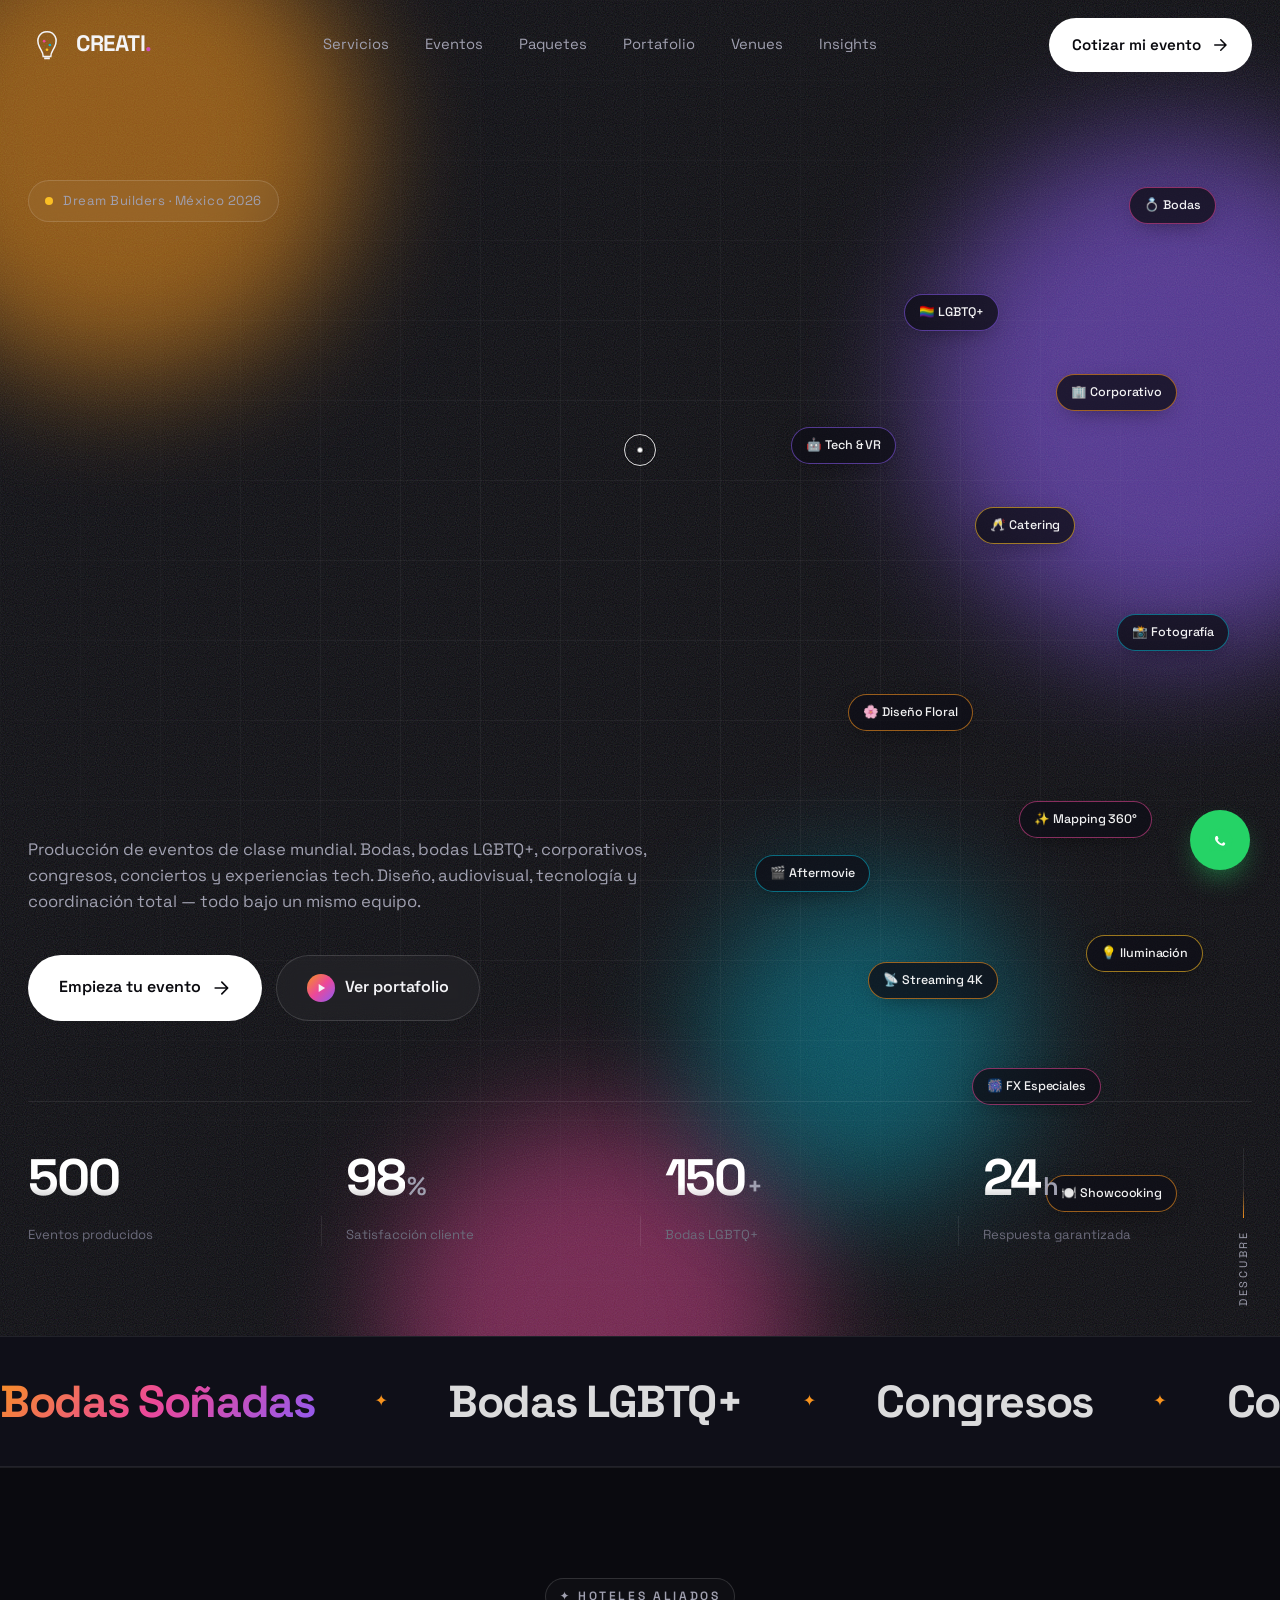
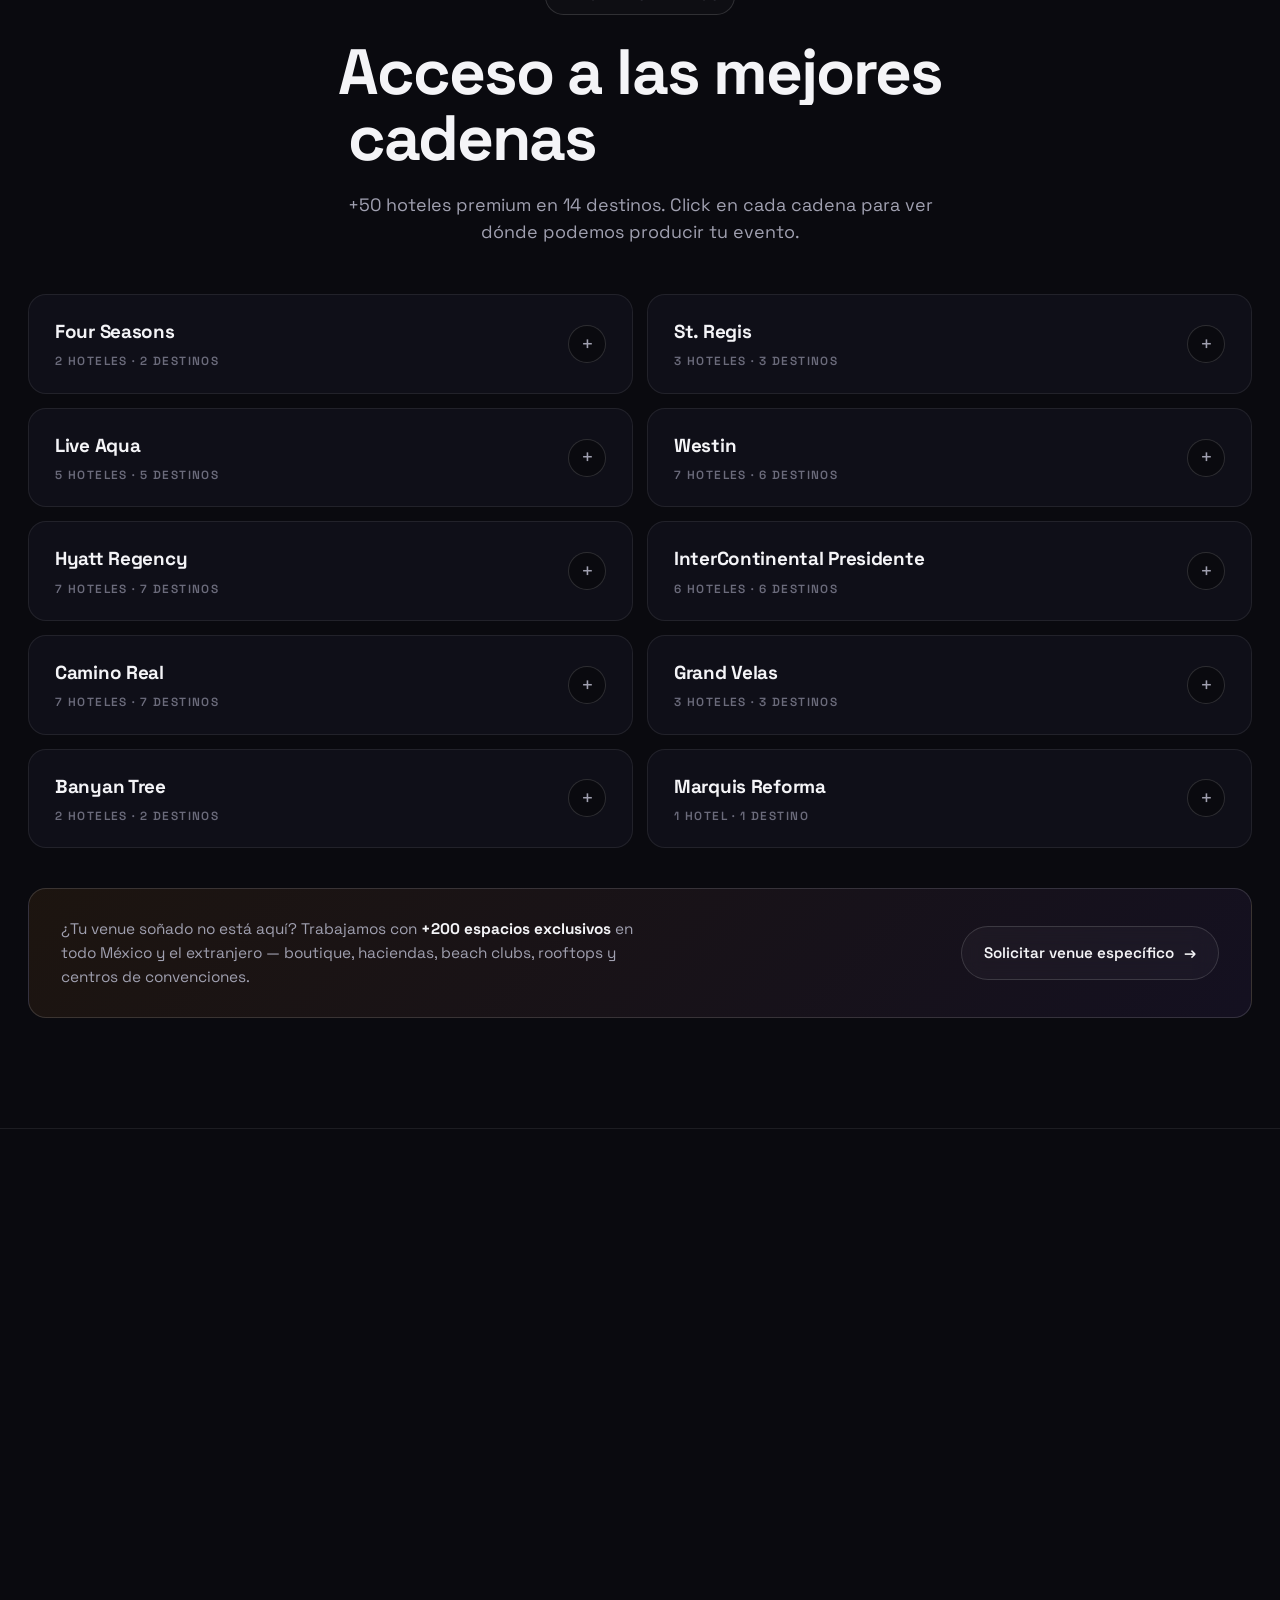
==== commit eefa7673: "redesign: editorial Nosotros + expandable hotel chains + bento Servicios User feedback: page lost de" ====
--- a/index.html
+++ b/index.html
@@ -248,44 +248,246 @@
       </div>
     </section>
 
-    <!-- ╔══════════════════════════════════════ TRUSTED BY ══════════════════════════════════════╗ -->
-    <section class="trust">
+    <!-- ╔══════════════════════════════════════ CADENAS HOTELERAS ══════════════════════════════════════╗ -->
+    <section class="chains" id="cadenas">
       <div class="container">
-        <p class="trust__title" data-reveal>Trabajamos con las marcas y venues más exigentes de México</p>
-        <div class="trust__logos">
-          <span>Four Seasons</span>
-          <span>St. Regis</span>
-          <span>Live Aqua</span>
-          <span>Banyan Tree</span>
-          <span>Westin</span>
-          <span>Presidente InterContinental</span>
-          <span>Marquis Reforma</span>
-          <span>Grand Velas</span>
-          <span>Camino Real</span>
-          <span>Hyatt Regency</span>
+        <header class="section-head section-head--center">
+          <span class="eyebrow" data-reveal>✦ Hoteles aliados</span>
+          <h2 class="h2" data-reveal-words>
+            Acceso a las mejores cadenas <em>en todo México.</em>
+          </h2>
+          <p class="lead" data-reveal>+50 hoteles premium en 14 destinos. Click en cada cadena para ver dónde podemos producir tu evento.</p>
+        </header>
+
+        <div class="chains__grid">
+
+          <details class="chain">
+            <summary>
+              <div class="chain__head">
+                <span class="chain__name">Four Seasons</span>
+                <span class="chain__count">2 hoteles · 2 destinos</span>
+              </div>
+              <span class="chain__plus">+</span>
+            </summary>
+            <ul class="chain__list">
+              <li><b>Four Seasons Hotel Mexico City</b><span>📍 CDMX · Reforma</span></li>
+              <li><b>Four Seasons Resort Punta Mita</b><span>📍 Nayarit · Riviera Nayarit</span></li>
+            </ul>
+          </details>
+
+          <details class="chain">
+            <summary>
+              <div class="chain__head">
+                <span class="chain__name">St. Regis</span>
+                <span class="chain__count">3 hoteles · 3 destinos</span>
+              </div>
+              <span class="chain__plus">+</span>
+            </summary>
+            <ul class="chain__list">
+              <li><b>The St. Regis Mexico City</b><span>📍 CDMX · Reforma</span></li>
+              <li><b>The St. Regis Punta Mita Resort</b><span>📍 Nayarit</span></li>
+              <li><b>The St. Regis Kanai Resort</b><span>📍 Quintana Roo · Riviera Maya</span></li>
+            </ul>
+          </details>
+
+          <details class="chain">
+            <summary>
+              <div class="chain__head">
+                <span class="chain__name">Live Aqua</span>
+                <span class="chain__count">5 hoteles · 5 destinos</span>
+              </div>
+              <span class="chain__plus">+</span>
+            </summary>
+            <ul class="chain__list">
+              <li><b>Live Aqua Beach Resort Cancún</b><span>📍 Quintana Roo · Cancún</span></li>
+              <li><b>Live Aqua Boutique Resort Playa del Carmen</b><span>📍 Quintana Roo</span></li>
+              <li><b>Live Aqua San Miguel de Allende</b><span>📍 Guanajuato · SMA</span></li>
+              <li><b>Live Aqua Urban Resort México</b><span>📍 CDMX · Polanco</span></li>
+              <li><b>Live Aqua Urban Resort Monterrey</b><span>📍 Nuevo León</span></li>
+            </ul>
+          </details>
+
+          <details class="chain">
+            <summary>
+              <div class="chain__head">
+                <span class="chain__name">Westin</span>
+                <span class="chain__count">7 hoteles · 6 destinos</span>
+              </div>
+              <span class="chain__plus">+</span>
+            </summary>
+            <ul class="chain__list">
+              <li><b>The Westin Mexico City Santa Fe</b><span>📍 CDMX · Santa Fe</span></li>
+              <li><b>The Westin Resort & Spa Cancún</b><span>📍 Quintana Roo</span></li>
+              <li><b>The Westin Lagunamar Ocean Resort</b><span>📍 Cancún</span></li>
+              <li><b>The Westin Resort & Spa Los Cabos</b><span>📍 BCS · Cabo San Lucas</span></li>
+              <li><b>The Westin Resort & Spa Puerto Vallarta</b><span>📍 Jalisco</span></li>
+              <li><b>The Westin Guadalajara</b><span>📍 Jalisco · GDL</span></li>
+              <li><b>The Westin Monterrey Valle</b><span>📍 Nuevo León</span></li>
+            </ul>
+          </details>
+
+          <details class="chain">
+            <summary>
+              <div class="chain__head">
+                <span class="chain__name">Hyatt Regency</span>
+                <span class="chain__count">7 hoteles · 7 destinos</span>
+              </div>
+              <span class="chain__plus">+</span>
+            </summary>
+            <ul class="chain__list">
+              <li><b>Hyatt Regency Mexico City</b><span>📍 CDMX · Polanco</span></li>
+              <li><b>Hyatt Regency Insurgentes Mexico City</b><span>📍 CDMX</span></li>
+              <li><b>Hyatt Regency Andares Guadalajara</b><span>📍 Jalisco</span></li>
+              <li><b>Hyatt Regency Cancún</b><span>📍 Quintana Roo</span></li>
+              <li><b>Hyatt Regency Mérida</b><span>📍 Yucatán</span></li>
+              <li><b>Hyatt Regency Villahermosa</b><span>📍 Tabasco</span></li>
+              <li><b>Park Hyatt Los Cabos</b><span>📍 BCS</span></li>
+            </ul>
+          </details>
+
+          <details class="chain">
+            <summary>
+              <div class="chain__head">
+                <span class="chain__name">InterContinental Presidente</span>
+                <span class="chain__count">6 hoteles · 6 destinos</span>
+              </div>
+              <span class="chain__plus">+</span>
+            </summary>
+            <ul class="chain__list">
+              <li><b>InterContinental Presidente Mexico City</b><span>📍 CDMX · Polanco</span></li>
+              <li><b>InterContinental Presidente Cancún</b><span>📍 Quintana Roo</span></li>
+              <li><b>InterContinental Presidente Cozumel Resort</b><span>📍 Quintana Roo</span></li>
+              <li><b>InterContinental Presidente Guadalajara</b><span>📍 Jalisco</span></li>
+              <li><b>InterContinental Presidente Mérida</b><span>📍 Yucatán</span></li>
+              <li><b>InterContinental Presidente Monterrey</b><span>📍 Nuevo León</span></li>
+            </ul>
+          </details>
+
+          <details class="chain">
+            <summary>
+              <div class="chain__head">
+                <span class="chain__name">Camino Real</span>
+                <span class="chain__count">7 hoteles · 7 destinos</span>
+              </div>
+              <span class="chain__plus">+</span>
+            </summary>
+            <ul class="chain__list">
+              <li><b>Camino Real Polanco México</b><span>📍 CDMX · Polanco</span></li>
+              <li><b>Camino Real Pedregal</b><span>📍 CDMX · Pedregal</span></li>
+              <li><b>Camino Real Monterrey</b><span>📍 Nuevo León</span></li>
+              <li><b>Camino Real Cancún</b><span>📍 Quintana Roo</span></li>
+              <li><b>Camino Real Acapulco Diamante</b><span>📍 Guerrero</span></li>
+              <li><b>Camino Real Saltillo</b><span>📍 Coahuila</span></li>
+              <li><b>Camino Real Puebla Centro Histórico</b><span>📍 Puebla</span></li>
+            </ul>
+          </details>
+
+          <details class="chain">
+            <summary>
+              <div class="chain__head">
+                <span class="chain__name">Grand Velas</span>
+                <span class="chain__count">3 hoteles · 3 destinos</span>
+              </div>
+              <span class="chain__plus">+</span>
+            </summary>
+            <ul class="chain__list">
+              <li><b>Grand Velas Riviera Nayarit</b><span>📍 Nayarit · Nuevo Vallarta</span></li>
+              <li><b>Grand Velas Riviera Maya</b><span>📍 Quintana Roo · Playa del Carmen</span></li>
+              <li><b>Grand Velas Los Cabos</b><span>📍 BCS</span></li>
+            </ul>
+          </details>
+
+          <details class="chain">
+            <summary>
+              <div class="chain__head">
+                <span class="chain__name">Banyan Tree</span>
+                <span class="chain__count">2 hoteles · 2 destinos</span>
+              </div>
+              <span class="chain__plus">+</span>
+            </summary>
+            <ul class="chain__list">
+              <li><b>Banyan Tree Cabo Marqués</b><span>📍 Guerrero · Acapulco</span></li>
+              <li><b>Banyan Tree Mayakoba</b><span>📍 Quintana Roo · Riviera Maya</span></li>
+            </ul>
+          </details>
+
+          <details class="chain">
+            <summary>
+              <div class="chain__head">
+                <span class="chain__name">Marquis Reforma</span>
+                <span class="chain__count">1 hotel · 1 destino</span>
+              </div>
+              <span class="chain__plus">+</span>
+            </summary>
+            <ul class="chain__list">
+              <li><b>Marquis Reforma Hotel & Spa</b><span>📍 CDMX · Reforma</span></li>
+            </ul>
+          </details>
+
+        </div>
+
+        <div class="chains__foot" data-reveal>
+          <p>¿Tu venue soñado no está aquí? Trabajamos con <b>+200 espacios exclusivos</b> en todo México y el extranjero — boutique, haciendas, beach clubs, rooftops y centros de convenciones.</p>
+          <a href="#contacto" class="btn btn--ghost" data-magnetic><span>Solicitar venue específico</span> →</a>
         </div>
       </div>
     </section>
 
     <!-- ╔══════════════════════════════════════ INTRO / NOSOTROS ══════════════════════════════════════╗ -->
-    <section class="intro" id="nosotros">
+    <section class="about" id="nosotros">
       <div class="container">
-        <div class="intro__grid">
-          <div>
-            <span class="eyebrow" data-reveal>✦ Nosotros</span>
+        <div class="about__grid">
+          <!-- Image column with floating badges -->
+          <div class="about__visual">
+            <figure class="about__main-img">
+              <img src="https://images.unsplash.com/photo-1511795409834-ef04bbd61622?w=1200&q=85" alt="Producción de evento elegante por CREATI" loading="lazy"/>
+            </figure>
+            <figure class="about__sub-img">
+              <img src="https://images.unsplash.com/photo-1519671482749-fd09be7ccebf?w=600&q=85" alt="Detalle floral CREATI" loading="lazy"/>
+            </figure>
+            <div class="about__badge">
+              <span class="about__badge-mark">✦</span>
+              <div>
+                <b>Dream-to-Delivery™</b>
+                <i>Método propietario · 5 fases</i>
+              </div>
+            </div>
+            <div class="about__chip">
+              <span class="dot"></span>
+              <span>Activo en producción</span>
+            </div>
+          </div>
+
+          <!-- Editorial copy -->
+          <div class="about__copy">
+            <span class="eyebrow" data-reveal>✦ Sobre CREATI</span>
             <h2 class="h2" data-reveal-words>
-              No planeamos eventos.
-              <em>Construimos sueños.</em>
+              No planeamos eventos.<br/>
+              <em>Construimos sueños</em> con arquitectura.
             </h2>
-          </div>
-          <div class="intro__copy">
-            <p data-reveal>Agencia mexicana de producción integral. Sede en CDMX, Guadalajara y Monterrey. Método propietario <b>Dream-to-Delivery™</b>: 5 fases que combinan creatividad, tecnología real y ejecución impecable.</p>
-            <ul class="intro__list" data-reveal>
-              <li><span>01</span> Renders 3D antes del evento</li>
-              <li><span>02</span> Tecnología con valor medible</li>
-              <li><span>03</span> Inclusión real, no performativa</li>
-            </ul>
-          </div>
+            <p class="about__lead" data-reveal>Agencia mexicana de producción integral. Bases en <b>CDMX, Guadalajara y Monterrey</b>, alianzas con los mejores hoteles, chefs y artistas del país.</p>
+            <p data-reveal>Cada proyecto pasa por 5 fases estructuradas que combinan <b>creatividad, tecnología real y ejecución impecable</b>. Renders 3D antes del evento. Cero improvisación.</p>
+
+            <div class="about__stats">
+              <div><b data-count="500">500</b><i>+</i><span>Eventos<br/>producidos</span></div>
+              <div><b data-count="98">98</b><i>%</i><span>Satisfacción<br/>cliente</span></div>
+              <div><b data-count="150">150</b><i>+</i><span>Bodas<br/>LGBTQ+</span></div>
+              <div><b data-count="24">24</b><i>h</i><span>Tiempo de<br/>respuesta</span></div>
+            </div>
+          </div>
+        </div>
+
+        <!-- Method strip horizontal -->
+        <div class="method-strip" data-reveal>
+          <div class="ms"><span>01</span><b>Brief</b><i>Escuchamos tu visión</i></div>
+          <div class="ms__sep">→</div>
+          <div class="ms"><span>02</span><b>Design</b><i>Renders 3D del evento</i></div>
+          <div class="ms__sep">→</div>
+          <div class="ms"><span>03</span><b>Production</b><i>Logística sin fallas</i></div>
+          <div class="ms__sep">→</div>
+          <div class="ms"><span>04</span><b>Execution</b><i>Tú disfrutas</i></div>
+          <div class="ms__sep">→</div>
+          <div class="ms"><span>05</span><b>Memory</b><i>Aftermovie cinematográfico</i></div>
         </div>
       </div>
     </section>
@@ -301,71 +503,89 @@
           </h2>
         </header>
 
-        <div class="srv-grid">
+        <div class="bento">
+          <a href="#contacto" class="srv srv--featured">
+            <div class="srv__img">
+              <img src="https://images.unsplash.com/photo-1530023367847-a683933f4172?w=1400&q=85" alt="Concepto creativo y dirección de arte para evento" loading="lazy"/>
+            </div>
+            <div class="srv__body">
+              <span class="srv__num">01 · Diseño</span>
+              <h3>Concepto creativo &amp; dirección de arte</h3>
+              <p>Tu historia, traducida en diseño. Brief estratégico, moodboards y renders 3D fotorrealistas antes de empezar la producción.</p>
+              <div class="srv__pills">
+                <span>Moodboards</span>
+                <span>Renders 3D</span>
+                <span>Brief</span>
+                <span>Storytelling</span>
+              </div>
+            </div>
+            <span class="srv__arrow">→</span>
+          </a>
+
           <a href="#contacto" class="srv">
             <div class="srv__img">
-              <img src="https://images.unsplash.com/photo-1517245386807-bb43f82c33c4?w=800&q=80" alt="Concepto creativo & moodboards" loading="lazy"/>
+              <img src="https://images.unsplash.com/photo-1470229722913-7c0e2dbbafd3?w=900&q=85" alt="Iluminación de concierto y producción audiovisual" loading="lazy"/>
             </div>
             <div class="srv__body">
-              <span class="srv__num">01</span>
-              <h3>Concepto Creativo</h3>
-              <p>Tu historia, traducida en diseño. Moodboards y renders 3D antes de empezar.</p>
-            </div>
+              <span class="srv__num">02</span>
+              <h3>Producción AV</h3>
+              <p>LED, mapping, streaming 4K. Calidad festival.</p>
+            </div>
+            <span class="srv__arrow">→</span>
           </a>
 
           <a href="#contacto" class="srv">
             <div class="srv__img">
-              <img src="https://images.unsplash.com/photo-1470229722913-7c0e2dbbafd3?w=800&q=80" alt="Producción audiovisual con luces de concierto" loading="lazy"/>
+              <img src="https://images.unsplash.com/photo-1414235077428-338989a2e8c0?w=900&q=85" alt="Catering gourmet plato de autor" loading="lazy"/>
             </div>
             <div class="srv__body">
-              <span class="srv__num">02</span>
-              <h3>Producción Audiovisual</h3>
-              <p>Pantallas LED, mapping, streaming 4K. Calidad de festival internacional.</p>
-            </div>
+              <span class="srv__num">03</span>
+              <h3>Catering &amp; Mixología</h3>
+              <p>Chefs reconocidos. Cocteles signature.</p>
+            </div>
+            <span class="srv__arrow">→</span>
+          </a>
+
+          <a href="#contacto" class="srv srv--wide">
+            <div class="srv__img">
+              <img src="https://images.unsplash.com/photo-1571266028243-d220c6a52415?w=1400&q=85" alt="DJ tocando en vivo en evento" loading="lazy"/>
+            </div>
+            <div class="srv__body">
+              <span class="srv__num">04 · Entretenimiento</span>
+              <h3>DJs, bandas &amp; performers</h3>
+              <p>+200 artistas verificados. Booking nacional e internacional, mariachi premium, jazz combos, electrónica de circuito.</p>
+              <div class="srv__pills">
+                <span>DJs internacionales</span>
+                <span>Bandas en vivo</span>
+                <span>Mariachi premium</span>
+                <span>Performance</span>
+              </div>
+            </div>
+            <span class="srv__arrow">→</span>
           </a>
 
           <a href="#contacto" class="srv">
             <div class="srv__img">
-              <img src="https://images.unsplash.com/photo-1414235077428-338989a2e8c0?w=800&q=80" alt="Catering gourmet" loading="lazy"/>
-            </div>
-            <div class="srv__body">
-              <span class="srv__num">03</span>
-              <h3>Catering & Mixología</h3>
-              <p>Chefs reconocidos, menús de autor y cocteles signature. Sabor con espectáculo.</p>
-            </div>
-          </a>
-
-          <a href="#contacto" class="srv">
-            <div class="srv__img">
-              <img src="https://images.unsplash.com/photo-1571266028243-d220c6a52415?w=800&q=80" alt="DJ y entretenimiento en vivo" loading="lazy"/>
-            </div>
-            <div class="srv__body">
-              <span class="srv__num">04</span>
-              <h3>Entretenimiento</h3>
-              <p>+200 DJs, bandas y artistas verificados. Booking nacional e internacional.</p>
-            </div>
-          </a>
-
-          <a href="#contacto" class="srv">
-            <div class="srv__img">
-              <img src="https://images.unsplash.com/photo-1464366400600-7168b8af9bc3?w=800&q=80" alt="Diseño floral premium" loading="lazy"/>
+              <img src="https://images.unsplash.com/photo-1464366400600-7168b8af9bc3?w=900&q=85" alt="Arco floral suspendido para boda" loading="lazy"/>
             </div>
             <div class="srv__body">
               <span class="srv__num">05</span>
               <h3>Diseño Floral</h3>
-              <p>Instalaciones suspendidas y arquitectura floral a la medida.</p>
-            </div>
+              <p>Instalaciones suspendidas a la medida.</p>
+            </div>
+            <span class="srv__arrow">→</span>
           </a>
 
           <a href="#contacto" class="srv">
             <div class="srv__img">
-              <img src="https://images.unsplash.com/photo-1492691527719-9d1e07e534b4?w=800&q=80" alt="Cobertura editorial fotografía y video" loading="lazy"/>
+              <img src="https://images.unsplash.com/photo-1492691527719-9d1e07e534b4?w=900&q=85" alt="Fotógrafo profesional cubriendo evento" loading="lazy"/>
             </div>
             <div class="srv__body">
               <span class="srv__num">06</span>
-              <h3>Foto, Video & Aftermovie</h3>
-              <p>Cobertura editorial. Reels en 24 hrs, aftermovie cinematográfico en 7 días.</p>
-            </div>
+              <h3>Foto, Video &amp; Aftermovie</h3>
+              <p>Reels en 24 hrs. Aftermovie en 7 días.</p>
+            </div>
+            <span class="srv__arrow">→</span>
           </a>
         </div>
       </div>
--- a/styles.css
+++ b/styles.css
@@ -796,48 +796,341 @@
   -webkit-background-clip: text; background-clip: text; color: transparent;
 }
 
-/* ============================== SERVICIOS · imagen-first ============================== */
-.srv-grid{
-  display: grid; grid-template-columns: repeat(3, 1fr); gap: 22px;
-}
-@media (max-width: 1000px){ .srv-grid{ grid-template-columns: 1fr 1fr; } }
-@media (max-width: 600px){ .srv-grid{ grid-template-columns: 1fr; } }
+/* ============================== SERVICIOS · BENTO ==============================
+   Grid asimétrico tipo bento (Apple-inspired) con featured card grande,
+   wide card horizontal y normales. Image-overlay style con texto en bottom. */
+.bento{
+  display: grid;
+  grid-template-columns: repeat(4, 1fr);
+  grid-auto-rows: 230px;
+  gap: 14px;
+}
+@media (max-width: 1100px){ .bento{ grid-template-columns: repeat(2, 1fr); grid-auto-rows: 260px; } }
+@media (max-width: 540px){ .bento{ grid-template-columns: 1fr; grid-auto-rows: 280px; } }
 
 .srv{
-  display: flex; flex-direction: column;
+  position: relative; overflow: hidden;
+  border-radius: var(--radius-lg);
+  border: 1px solid var(--line);
+  background: var(--bg-2);
+  transition: transform .4s cubic-bezier(.2,.8,.2,1), border-color .35s;
+  display: block; color: inherit;
+}
+.srv:hover{ transform: translateY(-6px); border-color: var(--line-2); }
+
+/* Bento spans */
+.srv--featured{ grid-column: span 2; grid-row: span 2; }
+.srv--wide{ grid-column: span 2; }
+@media (max-width: 1100px){
+  .srv--featured{ grid-column: span 2; grid-row: span 2; }
+  .srv--wide{ grid-column: span 2; grid-row: span 1; }
+}
+@media (max-width: 540px){
+  .srv--featured, .srv--wide{ grid-column: span 1; grid-row: span 1; }
+}
+
+.srv__img{
+  position: absolute; inset: 0; z-index: 0;
+}
+.srv__img img{
+  width: 100%; height: 100%; object-fit: cover;
+  transition: transform 1.1s cubic-bezier(.2,.8,.2,1);
+}
+.srv:hover .srv__img img{ transform: scale(1.05); }
+.srv__img::after{
+  content: ''; position: absolute; inset: 0;
+  background: linear-gradient(180deg, rgba(10,10,15,0) 30%, rgba(10,10,15,.55) 60%, rgba(10,10,15,.95));
+}
+
+.srv__body{
+  position: relative; z-index: 1;
+  padding: 22px 24px;
+  height: 100%;
+  display: flex; flex-direction: column; justify-content: flex-end;
+  gap: 8px;
+}
+.srv__num{
+  font-size: .68rem; font-weight: 700; letter-spacing: .22em;
+  background: var(--grad-1);
+  -webkit-background-clip: text; background-clip: text; color: transparent;
+}
+.srv h3{
+  font-family: var(--font-display); font-weight: 700;
+  font-size: 1.18rem; letter-spacing: -.01em; line-height: 1.15;
+  color: #fff;
+}
+.srv--featured h3{ font-size: clamp(1.6rem, 2.2vw, 2rem); line-height: 1.05; }
+.srv--wide h3{ font-size: 1.5rem; line-height: 1.1; }
+.srv p{
+  color: rgba(255,255,255,.78);
+  font-size: .9rem; line-height: 1.5;
+  max-width: 50ch;
+}
+.srv:not(.srv--featured):not(.srv--wide) p{ display: none; }
+
+.srv__pills{ display: flex; flex-wrap: wrap; gap: 6px; margin-top: 10px; }
+.srv__pills span{
+  padding: 5px 11px; border-radius: 99px;
+  background: rgba(255,255,255,.1);
+  border: 1px solid rgba(255,255,255,.2);
+  font-size: .72rem; color: rgba(255,255,255,.92); font-weight: 500;
+  backdrop-filter: blur(6px);
+}
+
+.srv__arrow{
+  position: absolute; top: 20px; right: 20px; z-index: 2;
+  width: 42px; height: 42px; border-radius: 50%;
+  display: grid; place-items: center;
+  background: rgba(255,255,255,.12);
+  backdrop-filter: blur(10px);
+  border: 1px solid rgba(255,255,255,.22);
+  font-size: 1.3rem; color: #fff;
+  transition: background .3s, transform .35s, border-color .3s;
+}
+.srv:hover .srv__arrow{
+  background: var(--orange); border-color: var(--orange);
+  transform: rotate(-45deg) scale(1.05);
+}
+
+/* ============================== ABOUT · EDITORIAL ============================== */
+.about{ background: var(--bg); }
+.about__grid{
+  display: grid; grid-template-columns: 1fr 1.05fr;
+  gap: 70px; align-items: stretch;
+  margin-bottom: 90px;
+}
+@media (max-width: 1000px){ .about__grid{ grid-template-columns: 1fr; gap: 50px; margin-bottom: 60px; } }
+
+.about__visual{
+  position: relative; min-height: 520px;
+}
+@media (max-width: 1000px){ .about__visual{ min-height: 460px; } }
+
+.about__main-img{
+  position: absolute; left: 0; top: 0;
+  width: 78%; height: 88%;
   border-radius: var(--radius-lg);
   overflow: hidden;
   border: 1px solid var(--line);
+}
+.about__main-img img{ width: 100%; height: 100%; object-fit: cover; }
+
+.about__sub-img{
+  position: absolute; right: 0; bottom: 0;
+  width: 52%; height: 56%;
+  border-radius: var(--radius-lg);
+  overflow: hidden;
+  border: 4px solid var(--bg);
+  box-shadow: 0 30px 60px -20px rgba(0,0,0,.5);
+}
+.about__sub-img img{ width: 100%; height: 100%; object-fit: cover; }
+
+.about__badge{
+  position: absolute; left: 0; bottom: 0;
+  display: flex; align-items: center; gap: 14px;
+  padding: 16px 22px;
+  border-radius: 14px;
+  background: rgba(10,10,15,.92); backdrop-filter: blur(20px);
+  border: 1px solid var(--line-2);
+  z-index: 2;
+}
+.about__badge-mark{
+  width: 36px; height: 36px; border-radius: 50%;
+  display: grid; place-items: center;
+  background: var(--grad-1);
+  font-size: 1rem; color: #fff;
+}
+.about__badge b{
+  display: block;
+  font-family: var(--font-display); font-weight: 700;
+  font-size: .92rem; letter-spacing: -.01em;
+  margin-bottom: 2px;
+}
+.about__badge i{
+  font-style: normal; font-size: .72rem; color: var(--muted);
+  letter-spacing: .04em;
+}
+
+.about__chip{
+  position: absolute; right: 12px; top: 14px;
+  display: flex; align-items: center; gap: 8px;
+  padding: 8px 14px; border-radius: 999px;
+  background: rgba(10,10,15,.85); backdrop-filter: blur(20px);
+  border: 1px solid var(--line-2);
+  font-size: .72rem; letter-spacing: .12em; color: var(--text); font-weight: 600; text-transform: uppercase;
+  z-index: 2;
+}
+.about__chip .dot{
+  width: 7px; height: 7px; border-radius: 50%;
+  background: #22c55e;
+  box-shadow: 0 0 0 0 rgba(34,197,94,.6);
+  animation: pulse 1.8s ease-out infinite;
+}
+
+.about__copy{
+  display: flex; flex-direction: column; justify-content: center;
+}
+.about__copy h2{ margin: 22px 0 28px; max-width: 18ch; }
+.about__lead{
+  font-family: var(--font-serif); font-style: italic;
+  font-size: clamp(1.15rem, 1.5vw, 1.35rem); line-height: 1.5;
+  color: var(--text);
+  margin-bottom: 18px;
+  border-left: 2px solid var(--orange);
+  padding-left: 22px;
+}
+.about__lead b, .about__copy p b{ font-weight: 600; color: #fff; font-style: normal; font-family: var(--font-sans); }
+.about__copy > p{ color: var(--muted); margin-bottom: 14px; line-height: 1.65; max-width: 56ch; }
+
+.about__stats{
+  display: grid; grid-template-columns: repeat(4, 1fr);
+  gap: 22px;
+  margin-top: 38px;
+  padding-top: 32px;
+  border-top: 1px solid var(--line);
+}
+@media (max-width: 600px){ .about__stats{ grid-template-columns: 1fr 1fr; gap: 22px; } }
+.about__stats > div{ display: flex; flex-direction: column; align-items: flex-start; gap: 2px; }
+.about__stats > div b{
+  font-family: var(--font-display); font-weight: 800;
+  font-size: clamp(2rem, 3.5vw, 2.8rem);
+  letter-spacing: -.04em; line-height: 1;
+  background: var(--grad-1);
+  -webkit-background-clip: text; background-clip: text; color: transparent;
+  display: inline-flex; align-items: baseline;
+}
+.about__stats > div i{
+  font-style: normal; font-size: 1.2rem; font-weight: 700; color: var(--muted);
+  margin-left: -2px;
+}
+.about__stats span{
+  font-size: .76rem; color: var(--muted-2); margin-top: 6px;
+  line-height: 1.3;
+}
+
+/* Method strip */
+.method-strip{
+  display: grid;
+  grid-template-columns: 1fr auto 1fr auto 1fr auto 1fr auto 1fr;
+  align-items: center;
+  gap: 14px;
+  padding: 28px 32px;
+  border-radius: var(--radius-lg);
+  background: linear-gradient(135deg, rgba(247,147,30,.08), rgba(139,92,246,.08), rgba(6,182,212,.05));
+  border: 1px solid var(--line-2);
+}
+@media (max-width: 1000px){
+  .method-strip{
+    grid-template-columns: 1fr;
+    gap: 18px; padding: 24px;
+  }
+  .method-strip .ms__sep{ display: none; }
+}
+.ms{ display: flex; flex-direction: column; gap: 4px; min-width: 0; }
+.ms span{
+  font-size: .7rem; letter-spacing: .2em; color: var(--muted-2); font-weight: 700;
+}
+.ms b{
+  font-family: var(--font-display); font-weight: 800;
+  font-size: 1.15rem; letter-spacing: -.015em;
+  color: var(--text);
+}
+.ms i{ font-style: normal; font-size: .8rem; color: var(--muted); }
+.ms__sep{
+  background: var(--grad-1);
+  -webkit-background-clip: text; background-clip: text; color: transparent;
+  font-size: 1.4rem; font-weight: 700;
+}
+
+/* ============================== CHAINS · HOTELES EXPANDIBLES ============================== */
+.chains{ background: var(--bg); border-top: 1px solid var(--line); border-bottom: 1px solid var(--line); }
+.chains__grid{
+  display: grid; grid-template-columns: repeat(2, 1fr);
+  gap: 14px;
+}
+@media (max-width: 720px){ .chains__grid{ grid-template-columns: 1fr; } }
+
+.chain{
   background: var(--bg-2);
-  transition: transform .35s, border-color .35s;
-}
-.srv:hover{ transform: translateY(-6px); border-color: var(--line-2); }
-.srv__img{
-  position: relative; aspect-ratio: 4/3; overflow: hidden;
-}
-.srv__img::after{
-  content: ''; position: absolute; inset: 0;
-  background: linear-gradient(180deg, transparent 60%, rgba(10,10,15,.4));
-}
-.srv__img img{
-  width: 100%; height: 100%; object-fit: cover;
-  transition: transform .9s cubic-bezier(.2,.8,.2,1);
-}
-.srv:hover .srv__img img{ transform: scale(1.06); }
-.srv__body{
-  padding: 22px 24px 26px;
-  display: flex; flex-direction: column; gap: 10px;
-}
-.srv__num{
-  font-size: .72rem; font-weight: 700; letter-spacing: .25em;
-  background: var(--grad-1);
-  -webkit-background-clip: text; background-clip: text; color: transparent;
-}
-.srv h3{
+  border: 1px solid var(--line);
+  border-radius: var(--radius);
+  overflow: hidden;
+  transition: border-color .35s, background .35s;
+}
+.chain:hover{ border-color: var(--line-2); }
+.chain[open]{
+  border-color: rgba(247,147,30,.5);
+  background: linear-gradient(135deg, rgba(247,147,30,.04), rgba(139,92,246,.04));
+}
+
+.chain summary{
+  list-style: none; cursor: pointer;
+  padding: 22px 26px;
+  display: flex; align-items: center; justify-content: space-between; gap: 14px;
+  user-select: none;
+}
+.chain summary::-webkit-details-marker{ display: none; }
+.chain summary::marker{ display: none; }
+
+.chain__head{ display: flex; flex-direction: column; gap: 6px; flex: 1; min-width: 0; }
+.chain__name{
   font-family: var(--font-display); font-weight: 700;
-  font-size: 1.2rem; letter-spacing: -.01em; line-height: 1.2;
-}
-.srv p{ color: var(--muted); font-size: .9rem; line-height: 1.5; }
+  font-size: 1.18rem; letter-spacing: -.015em;
+  color: var(--text);
+}
+.chain__count{
+  font-size: .74rem; color: var(--muted-2);
+  letter-spacing: .12em; text-transform: uppercase; font-weight: 600;
+}
+.chain__plus{
+  flex-shrink: 0;
+  width: 38px; height: 38px; border-radius: 50%;
+  display: grid; place-items: center;
+  border: 1px solid var(--line-2);
+  background: var(--bg);
+  font-size: 1.3rem; color: var(--muted);
+  transition: background .35s, color .35s, border-color .35s, transform .4s cubic-bezier(.2,.8,.2,1);
+}
+.chain[open] .chain__plus{
+  background: var(--grad-1); color: #fff; border-color: transparent;
+  transform: rotate(45deg);
+}
+
+.chain__list{
+  margin: 0; padding: 6px 26px 24px;
+  display: grid; gap: 0;
+  border-top: 1px solid var(--line);
+  animation: chainOpen .35s ease;
+}
+@keyframes chainOpen{
+  from{ opacity: 0; transform: translateY(-4px); }
+  to{ opacity: 1; transform: none; }
+}
+.chain__list li{
+  display: flex; flex-direction: column; gap: 4px;
+  padding: 14px 0;
+  border-bottom: 1px dashed var(--line);
+  list-style: none;
+}
+.chain__list li:last-child{ border-bottom: 0; }
+.chain__list li b{
+  font-weight: 600; color: var(--text); font-size: .94rem;
+}
+.chain__list li span{
+  font-size: .8rem; color: var(--muted);
+  letter-spacing: .02em;
+}
+
+.chains__foot{
+  margin-top: 40px;
+  padding: 28px 32px;
+  border-radius: var(--radius);
+  background: linear-gradient(135deg, rgba(247,147,30,.08), rgba(139,92,246,.08));
+  border: 1px solid var(--line-2);
+  display: flex; flex-wrap: wrap; align-items: center; justify-content: space-between; gap: 20px;
+}
+.chains__foot p{ color: var(--muted); max-width: 60ch; font-size: .96rem; line-height: 1.55; }
+.chains__foot p b{ color: var(--text); }
 
 /* ============================== EVENTS / TABS ============================== */
 .events{ background: var(--bg); }
